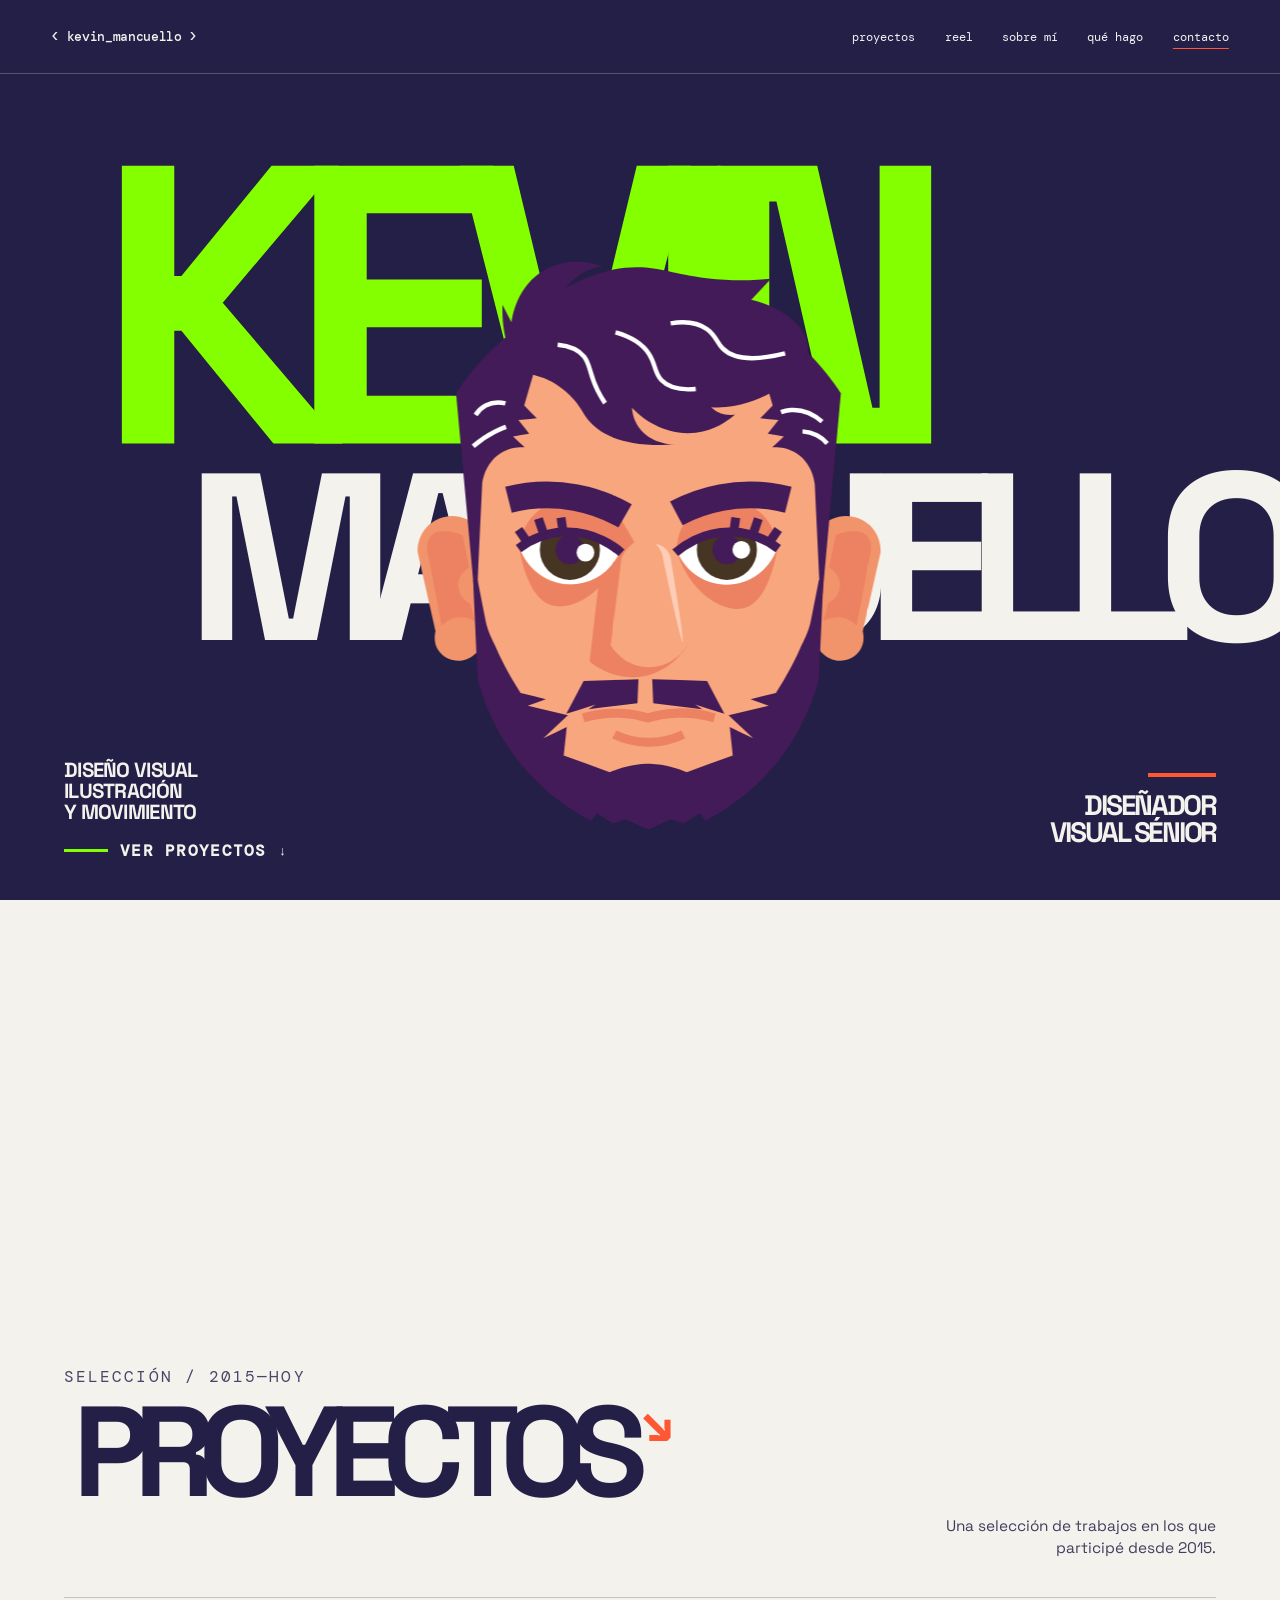
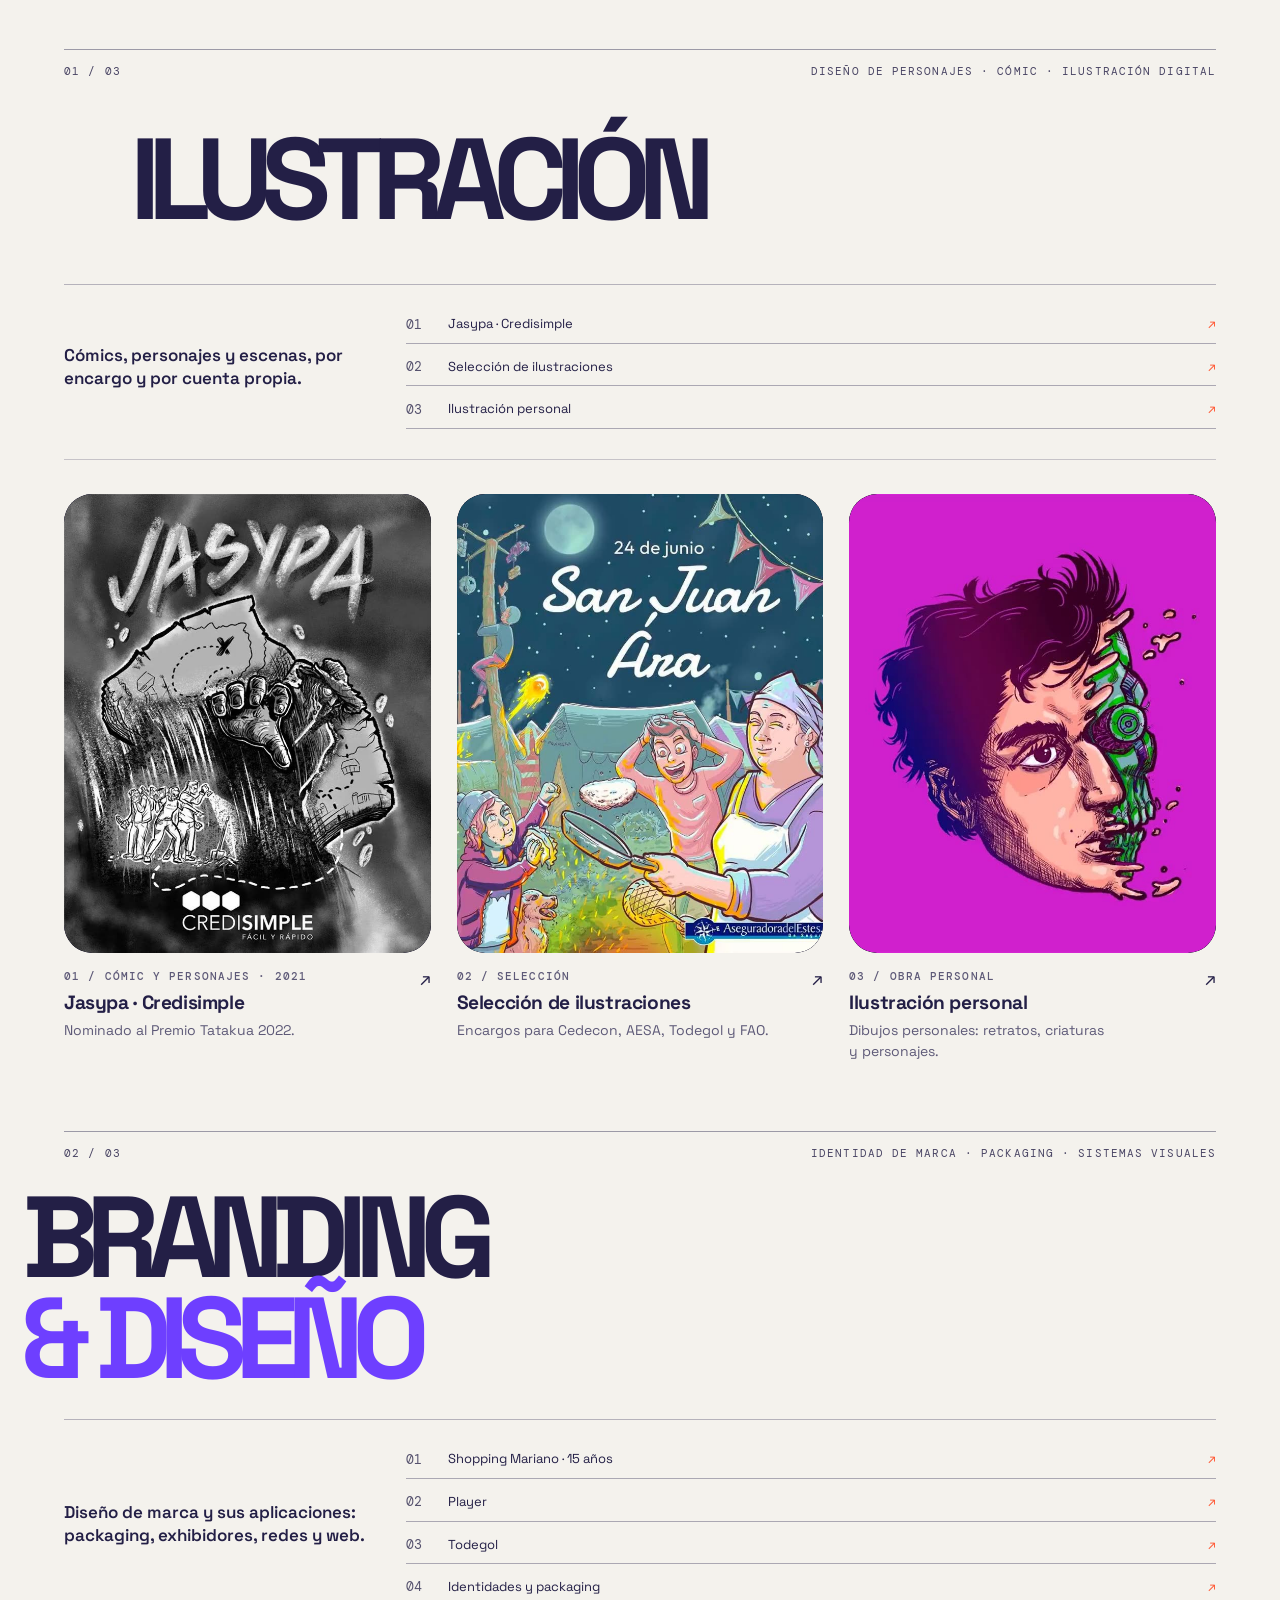
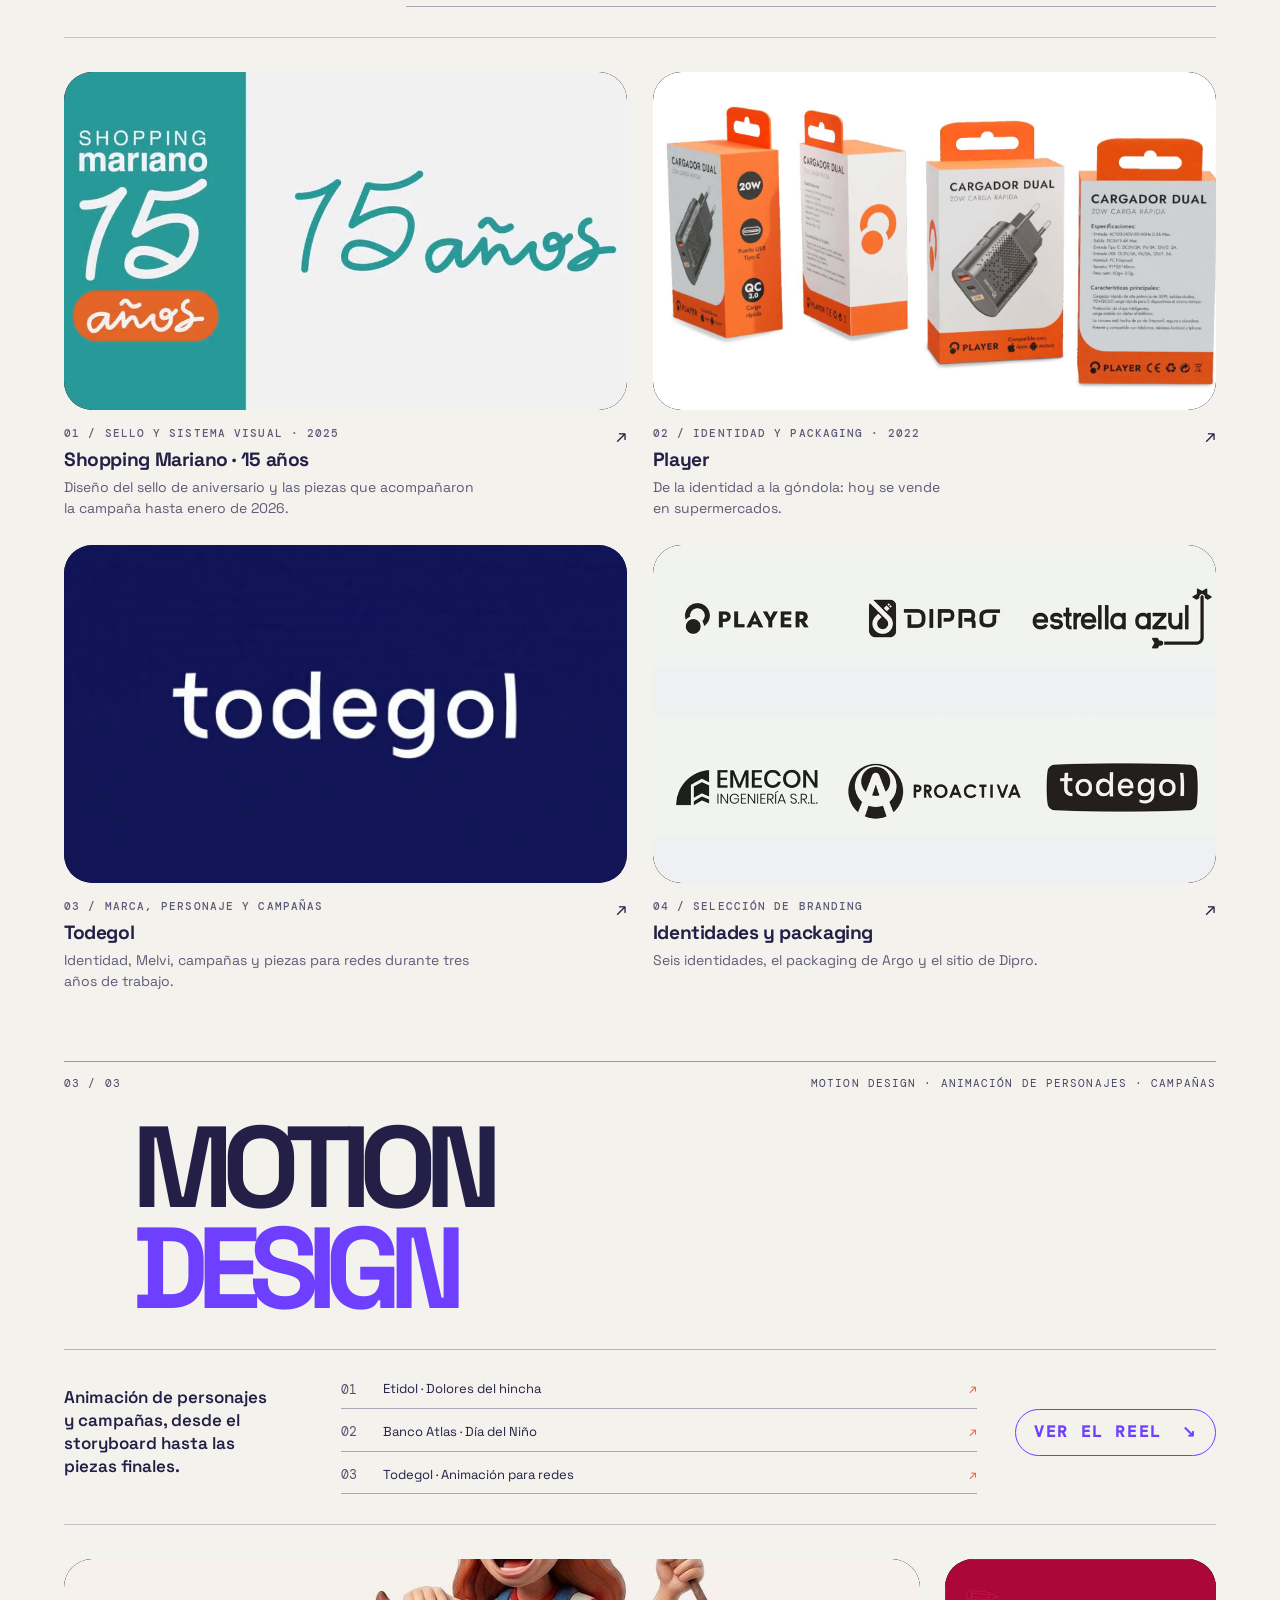
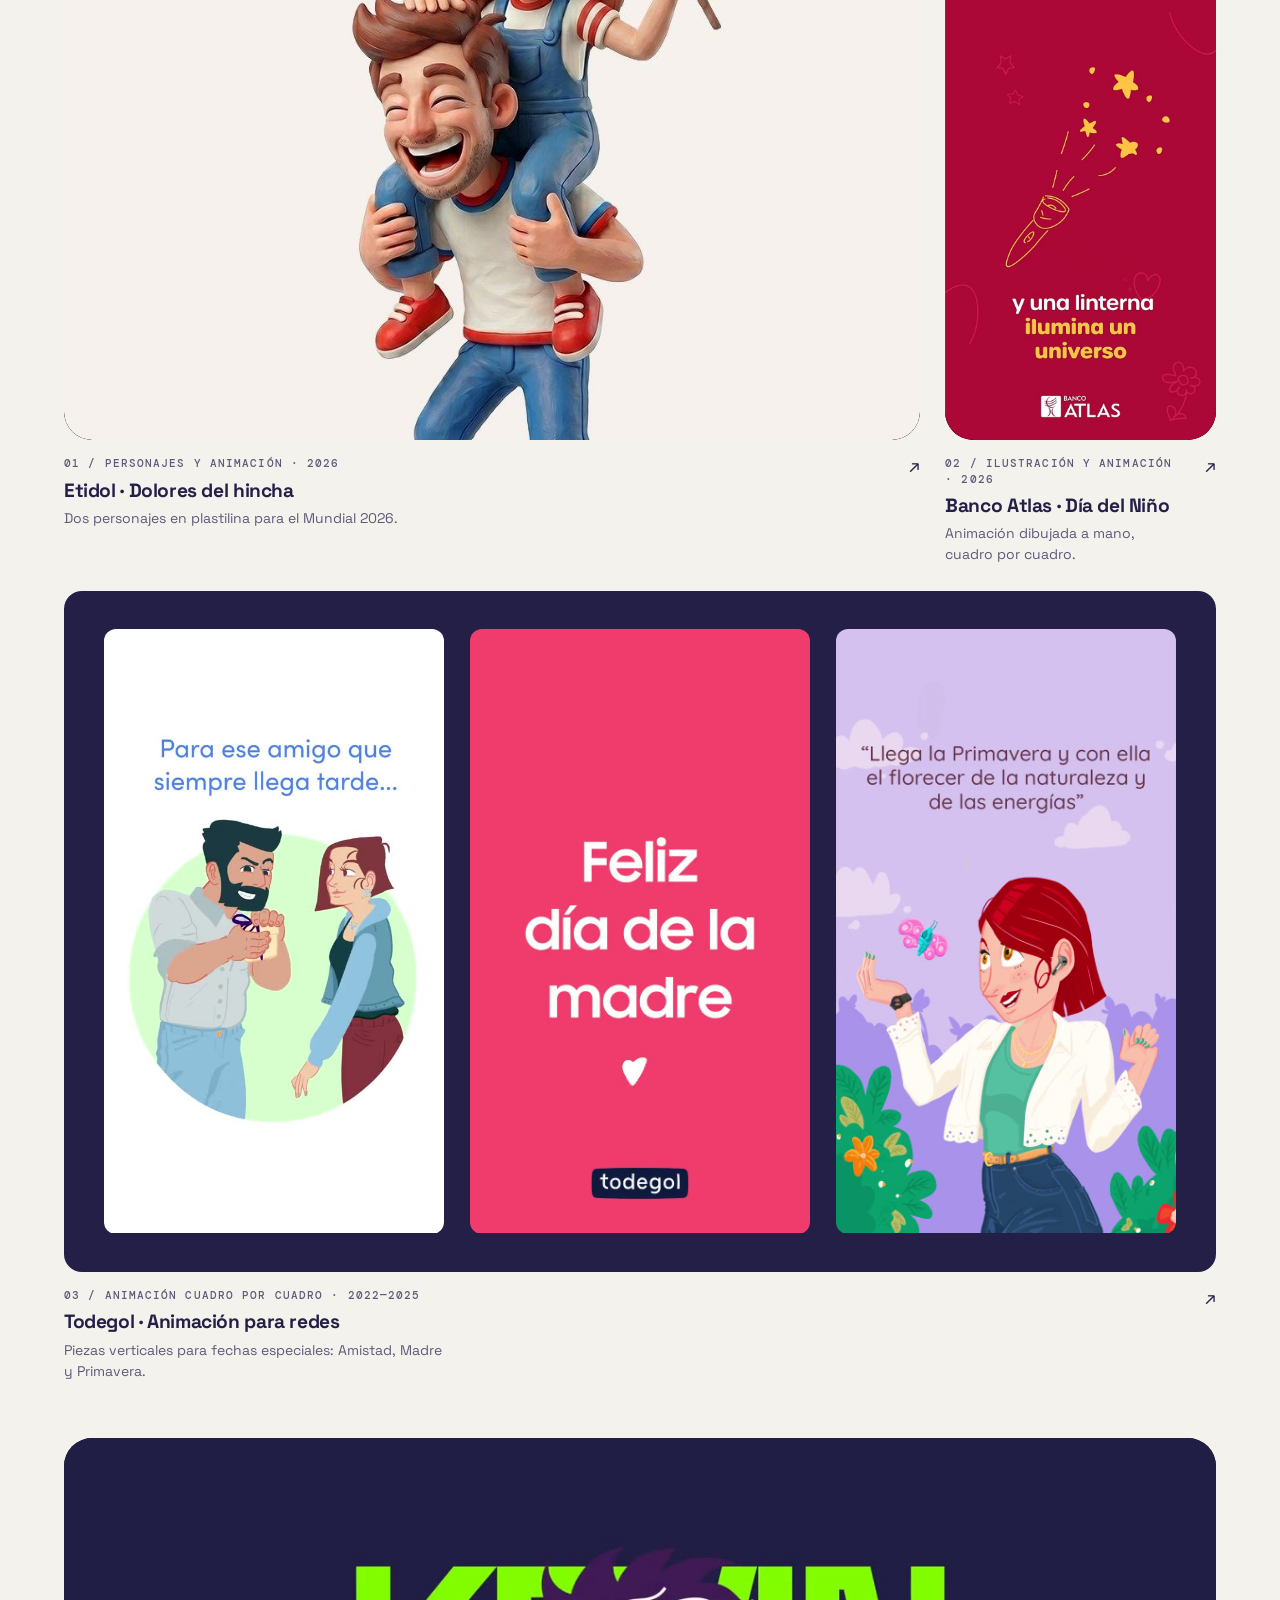
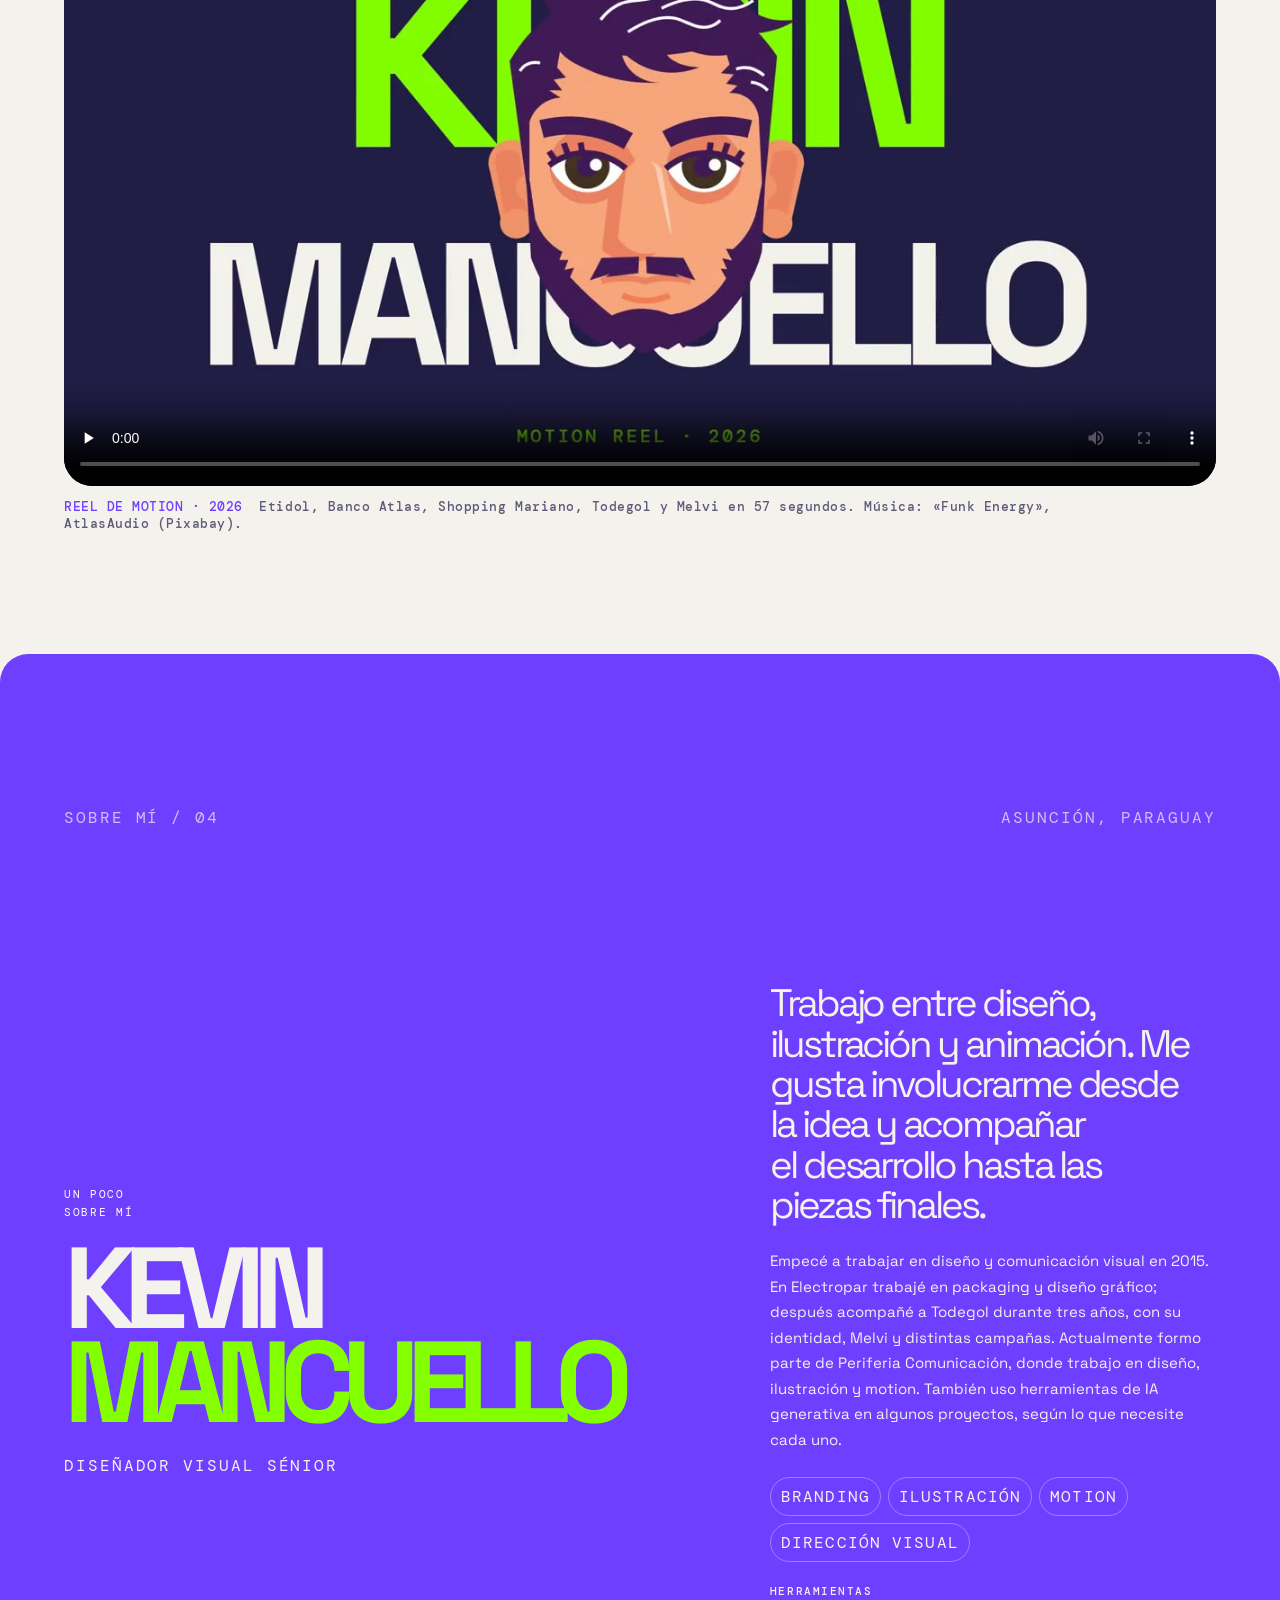
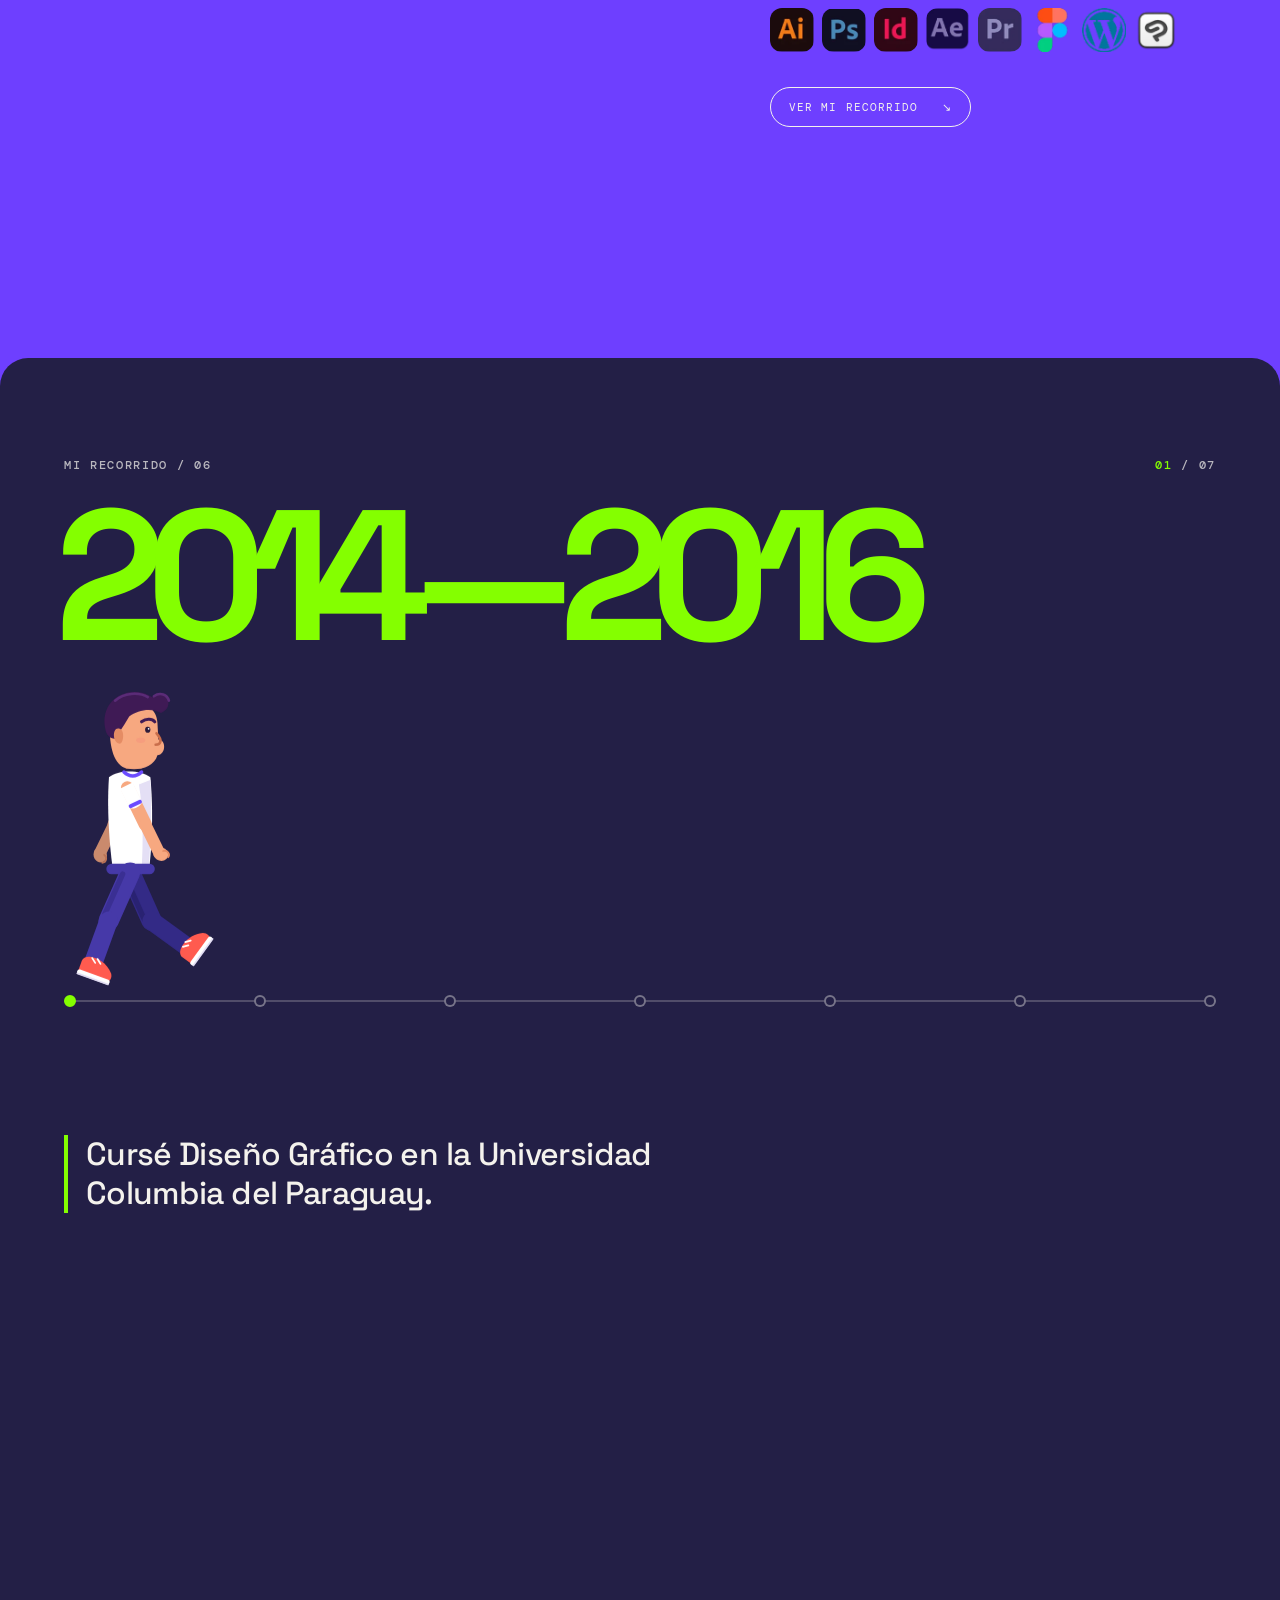
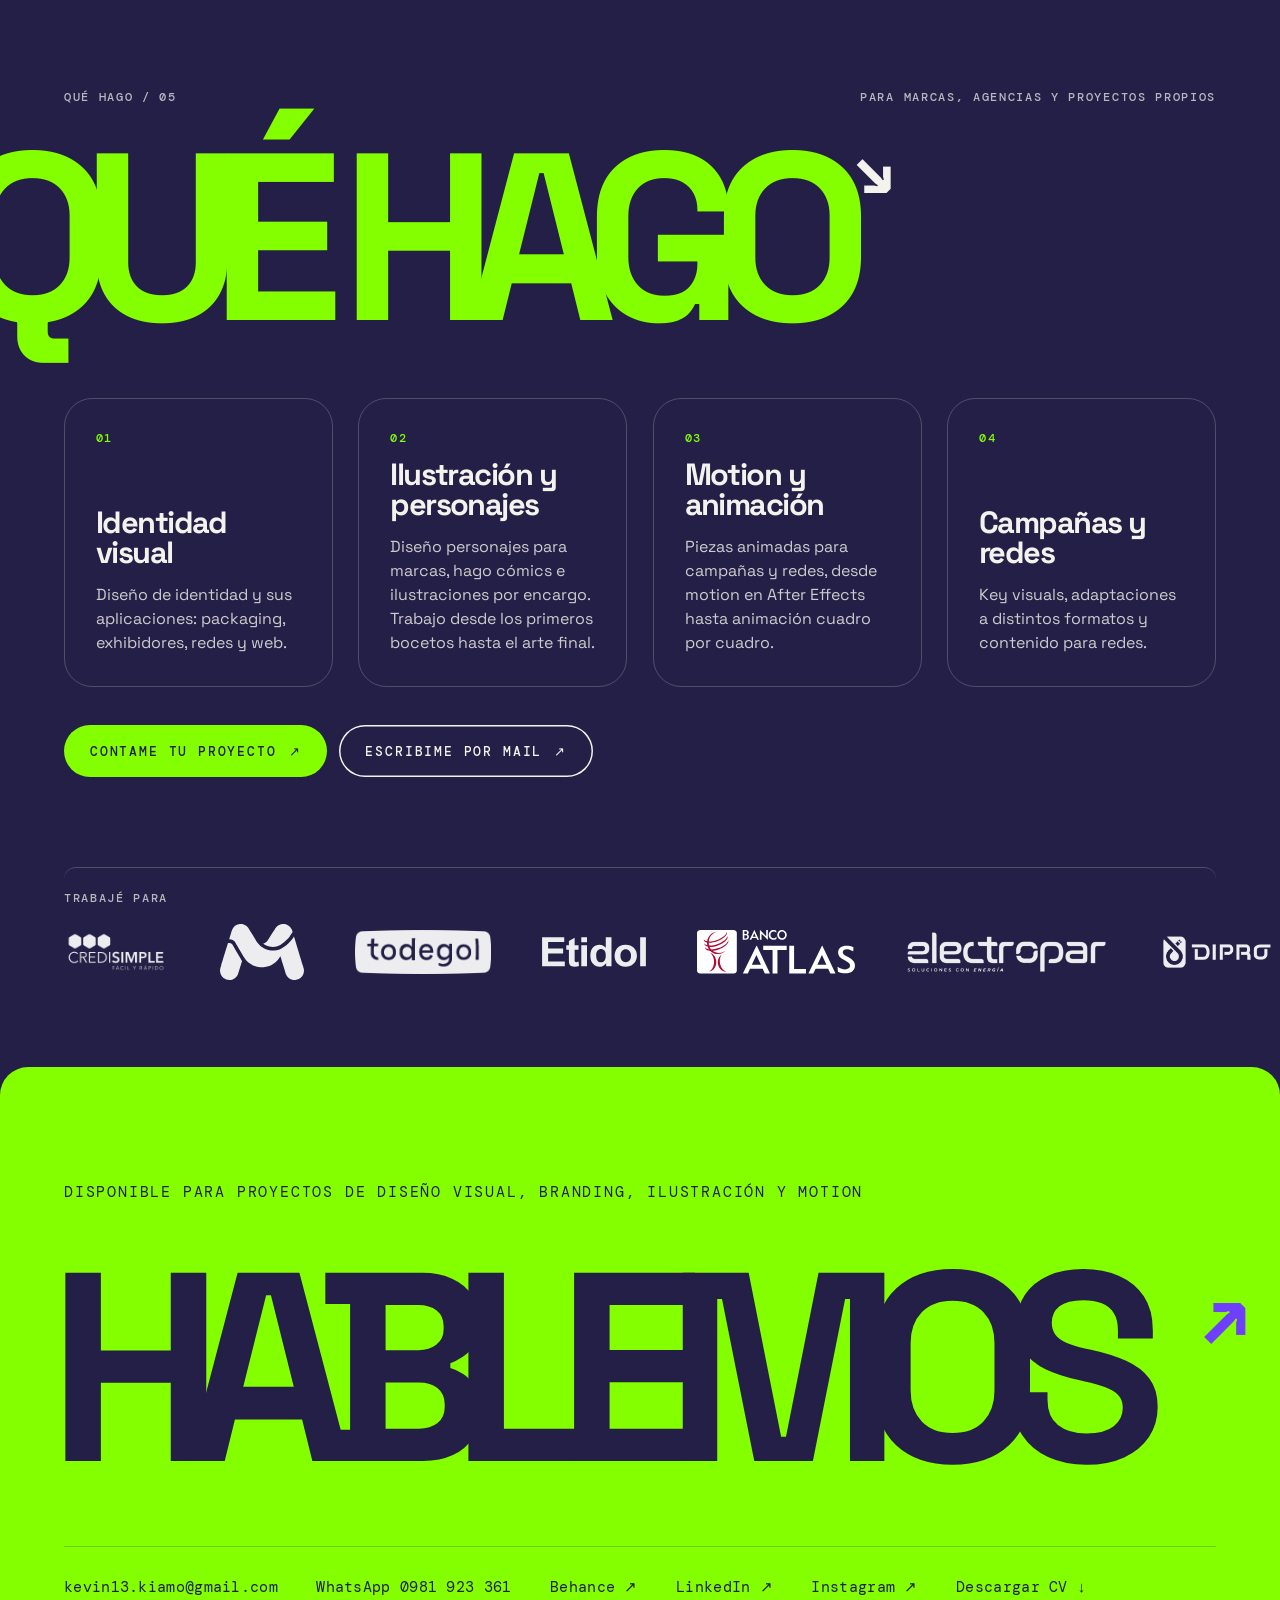
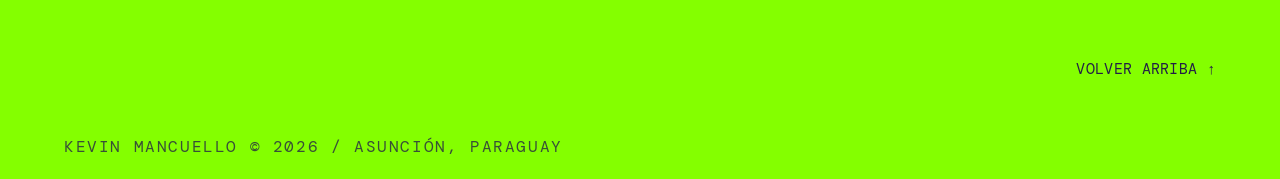
==== preview/index.html @ f2861ae7 "v123: pausa de la cinta de clientes y medidas en imágenes Co-Authored-By: Claude Opus 5.5 <noreply@a" ====
<!doctype html>
<html lang="es">
<head>
  <meta charset="utf-8">
  <meta name="viewport" content="width=device-width, initial-scale=1">
  <meta name="theme-color" content="#231F46">
  <meta name="author" content="Kevin Mancuello">
  <meta name="description" content="Portfolio de Kevin Mancuello, diseñador visual sénior e ilustrador en Asunción, Paraguay. Branding, dirección visual, ilustración, motion design y comunicación visual.">
  <meta name="robots" content="index, follow, max-image-preview:large">
  <meta property="og:type" content="website">
  <meta property="og:locale" content="es_PY">
  <meta property="og:site_name" content="Kevin Mancuello — Portfolio">
  <meta property="og:title" content="Kevin Mancuello | Diseñador visual e ilustrador en Paraguay">
  <meta property="og:description" content="Diseñador visual sénior en Asunción, Paraguay. Branding, dirección visual, ilustración y motion design.">
  <meta property="og:url" content="https://kiamo13.github.io/Kevin-Mancuello/preview/">
  <meta property="og:image" content="https://kiamo13.github.io/Kevin-Mancuello/preview/assets/og.jpg">
  <meta property="og:image:width" content="1200">
  <meta property="og:image:height" content="630">
  <meta name="twitter:card" content="summary_large_image">
  <meta name="twitter:image" content="https://kiamo13.github.io/Kevin-Mancuello/preview/assets/og.jpg">
  <meta name="twitter:title" content="Kevin Mancuello | Diseñador visual e ilustrador">
  <meta name="twitter:description" content="Portfolio de diseño visual, branding, ilustración, dirección visual y motion design desde Asunción, Paraguay.">
  <link rel="canonical" href="https://kiamo13.github.io/Kevin-Mancuello/preview/">
  <link rel="sitemap" type="application/xml" href="sitemap.xml">
  <script type="application/ld+json">
  {
    "@context": "https://schema.org",
    "@type": "Person",
    "name": "Kevin Mancuello",
    "url": "https://kiamo13.github.io/Kevin-Mancuello/preview/",
    "jobTitle": "Diseñador visual sénior",
    "description": "Diseñador visual e ilustrador especializado en branding, dirección visual, ilustración y motion design. Trabaja desde Asunción, Paraguay.",
    "address": {
      "@type": "PostalAddress",
      "addressLocality": "Asunción",
      "addressCountry": "PY"
    },
    "knowsAbout": [
      "Diseño visual",
      "Diseño gráfico",
      "Identidad de marca",
      "Dirección visual",
      "Ilustración",
      "Motion design",
      "Diseño editorial",
      "Diseño de personajes"
    ],
    "sameAs": [
      "https://www.behance.net/kevinmancuello"
    ]
  }
  </script>
  <link rel="icon" type="image/svg+xml" href="favicon.svg">
  <title>Kevin Mancuello | Diseñador visual e ilustrador en Paraguay</title>
  <link rel="preconnect" href="https://fonts.googleapis.com">
  <link rel="preconnect" href="https://fonts.gstatic.com" crossorigin>
  <link href="https://fonts.googleapis.com/css2?family=DM+Mono:wght@400;500&family=Space+Grotesk:wght@400;500;600;700&display=swap" rel="stylesheet">
  <link rel="stylesheet" href="styles.css?v=20261112-123">
  <script src="script.js?v=20261112-123" defer></script>
  <script src="personaje.js?v=20261112-123" defer></script>
</head>
<body>
  <canvas class="fluid-cursor" id="fluid-cursor" aria-hidden="true"></canvas>
  <div class="color-invert" id="color-invert" aria-hidden="true"><svg viewBox="0 0 240 260" preserveAspectRatio="none"><defs><radialGradient id="color-invert-gradient" cx="50%" cy="50%" r="50%"><stop offset="0%" stop-color="#fff" stop-opacity="1"/><stop offset="54%" stop-color="#fff" stop-opacity="1"/><stop offset="72%" stop-color="#fff" stop-opacity=".72"/><stop offset="88%" stop-color="#fff" stop-opacity=".18"/><stop offset="100%" stop-color="#fff" stop-opacity="0"/></radialGradient></defs><path id="color-invert-shape" d="M120 8 C185 8 232 66 232 130 C232 194 185 252 120 252 C55 252 8 194 8 130 C8 66 55 8 120 8Z"/></svg></div>
  <a class="skip-link" href="#top">Saltar al contenido</a>
  <header class="topbar">
    <a class="brand-code" href="#top" aria-label="Kevin Mancuello, inicio">&lt; kevin_mancuello &gt;</a>
    <p class="location-line">en asunción / paraguay <span></span> y en todas partes</p>
    
    <nav class="main-nav" id="main-navigation" aria-label="Navegación principal">
      <a href="#works">proyectos <small>2015—HOY</small></a>
      <a href="#reel">reel</a>
      <a href="#about">sobre mí</a>
      <a href="#servicios">qué hago</a>
      <a href="#contact">contacto</a>
    </nav>
    <button class="menu-toggle" type="button" aria-label="Abrir menú" aria-expanded="false" aria-controls="main-navigation">
      <span></span><span></span>
    </button>
  </header>

  <main id="top" tabindex="-1">
    <section class="hero" aria-labelledby="hero-title" data-fluid="negativo">
      <div class="hero-grain" aria-hidden="true"></div>

      <div class="hero-giant" aria-hidden="true">
        <span>KEVIN</span>
        <span>MANCUELLO</span>
      </div>

      <div class="hero-greeting">
        <p class="hero-kicker">PORTFOLIO PERSONAL / 2026</p>
        <h1 class="hero-intro" id="hero-title"><span class="sr-only">Kevin Mancuello — </span>DISEÑO VISUAL<br>ILUSTRACIÓN<br>Y MOVIMIENTO</h1>
      </div>

      <div class="hero-role">
        <span class="role-rule"></span>
        <p>DISEÑADOR<br>VISUAL SÉNIOR</p>
        <small><span>DIRECCIÓN VISUAL ●</span> <span>BRANDING ●</span> <span>ILUSTRACIÓN ●</span> <span>MOTION</span></small>
      </div>

      <div class="hero-character">
        <div class="character-shadow"></div>
        <div class="character-ring ring-a"></div>
        <div class="character-ring ring-b"></div>
        <button id="avatar-stage" class="avatar-stage" type="button" aria-label="Retrato interactivo. Muestra mis tres áreas de trabajo.">
          <div id="avatar-mount" class="avatar-mount" aria-hidden="true"></div>
        </button>
      </div>

      <a class="hero-scroll" href="#works"><span class="scroll-line"></span> VER PROYECTOS <span>↓</span></a>
      
    </section>

    <section class="works-section" id="works" data-fluid="tinta" data-fluid-color="#6E3FFF">
      <div class="works-heading">
        <p class="eyebrow">SELECCIÓN / 2015—HOY</p>
        <h2>PROYECTOS<span>↘</span></h2>
        <p class="works-intro">Una selección de trabajos en los que participé desde 2015.</p>
      </div>

      <article class="discipline discipline-illustration" id="ilustracion" data-fluid="tinta" data-fluid-color="#6E3FFF">
        <div class="discipline-top">
          <span class="discipline-number">01 / 03</span>
          <span class="discipline-tools">DISEÑO DE PERSONAJES · CÓMIC · ILUSTRACIÓN DIGITAL</span>
        </div>
        <div class="discipline-main">
          <h3>ILUSTRACIÓN</h3>
          <div class="discipline-art art-illustration" aria-hidden="true">
            <span class="art-orbit"></span><span class="art-orbit"></span>
            <span class="art-eye"></span><span class="art-spark">✳</span>
            <span class="art-label">DEL BOCETO<br>AL COLOR</span>
          </div>
        </div>
        <div class="discipline-bottom">
          <p>Cómics, personajes y escenas, por encargo y por cuenta propia.</p>
          <div class="discipline-projects">
            <a href="casos/jasypa.html"><span>01</span> Jasypa · Credisimple <b>↗</b></a>
            <a href="casos/ilustracion.html#seleccion"><span>02</span> Selección de ilustraciones <b>↗</b></a>
            <a href="casos/ilustracion.html#personal"><span>03</span> Ilustración personal <b>↗</b></a>
          </div>
        </div>
      </article>

      <div class="project-shelf" id="illustration-projects">
        <article class="project-item project-item-dark" id="jasypa" style="--ar:4/5">
          <div class="project-visual has-img visual-jasypa"><span class="visual-overline">CREDISIMPLE / HALLOWEEN</span><strong>JASYPA</strong><span class="visual-foot">CÓMIC + PERSONAJES / 2021</span><i>✳</i><video class="project-img" data-loop src="assets/video/jasypa_v.mp4" poster="assets/work/jasypa_v.jpg" muted loop playsinline preload="none" aria-label="Portada de una entrega del cómic Jasypa para Credisimple"></video></div>
          <div class="project-caption"><div><small>01 / CÓMIC Y PERSONAJES · 2021</small><h4>Jasypa · Credisimple</h4><p>Nominado al Premio Tatakua 2022.</p></div><a class="project-link" href="casos/jasypa.html" aria-label="Ver el caso Jasypa · Credisimple">↗</a></div>
        </article>
        <article class="project-item" id="sel" style="--ar:4/5">
          <div class="project-visual has-img visual-selection"><span class="visual-overline">ESTUDIOS VISUALES</span><strong>SELECCIÓN<br>DE ILUSTRACIONES</strong><span class="visual-foot">ESCENAS / PERSONAJES / CÓMICS</span><i class="selection-shape"></i><video class="project-img" data-loop src="assets/video/seleccion_v.mp4" poster="assets/work/seleccion_v.jpg" muted loop playsinline preload="none" aria-label="Ilustración San Juan Ára"></video></div>
          <div class="project-caption"><div><small>02 / SELECCIÓN</small><h4>Selección de ilustraciones</h4><p>Encargos para Cedecon, AESA, Todegol y FAO.</p></div><a class="project-link" href="casos/ilustracion.html#seleccion" aria-label="Ver la selección de ilustraciones">↗</a></div>
        </article>
        <article class="project-item" id="sel2" style="--ar:4/5">
          <div class="project-visual has-img visual-personal"><span class="visual-overline">OBRA PERSONAL</span><strong>RETRATOS,<br>CRIATURAS<br>Y PERSONAJES</strong><span class="visual-foot">EXPLORACIÓN PERSONAL</span><i class="personal-shape"></i><video class="project-img" data-loop src="assets/video/personal_v.mp4" poster="assets/work/personal_v.jpg" muted loop playsinline preload="none" aria-label="Retrato ilustrado Cyborg, obra personal"></video></div>
          <div class="project-caption"><div><small>03 / OBRA PERSONAL</small><h4>Ilustración personal</h4><p>Dibujos personales: retratos, criaturas y personajes.</p></div><a class="project-link" href="casos/ilustracion.html#personal" aria-label="Ver la ilustración personal">↗</a></div>
        </article>
      </div>

      <article class="discipline discipline-branding" id="branding" data-fluid="contorno" data-fluid-color="#6E3FFF">
        <div class="discipline-top">
          <span class="discipline-number">02 / 03</span>
          <span class="discipline-tools">IDENTIDAD DE MARCA · PACKAGING · SISTEMAS VISUALES</span>
        </div>
        <div class="discipline-main">
          <h3>BRANDING<br><em>& DISEÑO</em></h3>
          <div class="discipline-art art-branding" aria-hidden="true">
            <span class="brand-orb orb-one"></span><span class="brand-orb orb-two"></span>
            <span class="brand-square"></span><span class="brand-type">M / 15</span>
            <span class="brand-label">FORMAS<br>CON<br>SIGNIFICADO</span>
          </div>
        </div>
        <div class="discipline-bottom">
          <p>Diseño de marca y sus aplicaciones: packaging, exhibidores, redes y web.</p>
          <div class="discipline-projects">
            <a href="casos/mariano.html"><span>01</span> Shopping Mariano · 15 años <b>↗</b></a>
            <a href="casos/player.html"><span>02</span> Player <b>↗</b></a>
            <a href="casos/todegol.html"><span>03</span> Todegol <b>↗</b></a>
            <a href="casos/branding.html"><span>04</span> Identidades y packaging <b>↗</b></a>
          </div>
        </div>
      </article>

      <div class="project-shelf" id="branding-projects">
        <article class="project-item" id="mariano1" style="--ar:5/3">
          <div class="project-visual has-img visual-mariano"><span class="visual-overline">SHOPPING MARIANO</span><strong>15<span> AÑOS</span></strong><span class="visual-foot">SELLO Y SISTEMA VISUAL / 2025</span><i></i><video class="project-img" data-loop src="assets/video/mariano_loop.mp4?v=78" poster="assets/work/mariano.jpg" muted loop playsinline preload="none" aria-label="Sello de 15 años de Shopping Mariano aplicado en papelería, termo y bolsa"></video></div>
          <div class="project-caption"><div><small>01 / SELLO Y SISTEMA VISUAL · 2025</small><h4>Shopping Mariano · 15 años</h4><p>Diseño del sello de aniversario y las piezas que acompañaron la campaña hasta enero de 2026.</p></div><a class="project-link" href="casos/mariano.html" aria-label="Ver el caso Shopping Mariano · 15 años">↗</a></div>
        </article>
        <article class="project-item" id="player" style="--ar:5/3">
          <div class="project-visual has-img visual-player"><span class="visual-overline">IDENTIDAD / PACKAGING</span><strong>PLAYER</strong><span class="visual-foot">2022</span><i></i><img class="project-img" src="assets/work/player.jpg" width="1600" height="952" alt="Packaging de la línea de cargadores Player" loading="lazy" decoding="async"></div>
          <div class="project-caption"><div><small>02 / IDENTIDAD Y PACKAGING · 2022</small><h4>Player</h4><p>De la identidad a la góndola: hoy se vende en supermercados.</p></div><a class="project-link" href="casos/player.html" aria-label="Ver el caso Player">↗</a></div>
        </article>
        <article class="project-item" id="todegol1" style="--ar:5/3">
          <div class="project-visual has-img visual-todegol"><span class="visual-overline">MARCA / CAMPAÑAS</span><strong>TODEGOL</strong><span class="visual-foot">2022—2025</span><i>MELVI</i><video class="project-img" data-loop src="assets/video/todegol_behance.mp4" poster="assets/video/todegol_behance_poster.jpg" muted loop playsinline preload="none" aria-label="Animación del logo de Todegol"></video></div>
          <div class="project-caption"><div><small>03 / MARCA, PERSONAJE Y CAMPAÑAS</small><h4>Todegol</h4><p>Identidad, Melvi, campañas y piezas para redes durante tres años de trabajo.</p></div><a class="project-link" href="casos/todegol.html" aria-label="Ver el caso Todegol">↗</a></div>
        </article>
        <article class="project-item" id="branding-sel" style="--ar:5/3">
          <div class="project-visual has-img visual-branding"><span class="visual-overline">IDENTIDADES / PACKAGING / WEB</span><img class="project-img" src="assets/work/branding.jpg" alt="Logofolio: Player, Dipro, Estrella Azul, Emecon, Proactiva y Todegol en negro" loading="lazy" decoding="async" width="1000" height="600"></div>
          <div class="project-caption"><div><small>04 / SELECCIÓN DE BRANDING</small><h4>Identidades y packaging</h4><p>Seis identidades, el packaging de Argo y el sitio de Dipro.</p></div><a class="project-link" href="casos/branding.html" aria-label="Ver la selección de branding">↗</a></div>
        </article>
      </div>

      <article class="discipline discipline-motion" id="motion" data-fluid="negativo">
        <div class="discipline-top">
          <span class="discipline-number">03 / 03</span>
          <span class="discipline-tools">MOTION DESIGN · ANIMACIÓN DE PERSONAJES · CAMPAÑAS</span>
        </div>
        <div class="discipline-main">
          <h3>MOTION<br><em>DESIGN</em></h3>
          <div class="discipline-art art-motion" aria-hidden="true">
            <span class="motion-ring"></span><span class="motion-ring"></span>
            <span class="motion-orb"></span><span class="motion-arrow">↗</span>
            <span class="motion-label">CUADRO<br>POR CUADRO</span>
          </div>
        </div>
        <div class="discipline-bottom">
          <p>Animación de personajes y campañas, desde el storyboard hasta las piezas finales.</p>
          <div class="discipline-projects">
            <a href="casos/etidol.html"><span>01</span> Etidol · Dolores del hincha <b>↗</b></a>
            <a href="casos/atlas.html"><span>02</span> Banco Atlas · Día del Niño <b>↗</b></a>
            <a href="casos/todegol.html#motion"><span>03</span> Todegol · Animación para redes <b>↗</b></a>
          </div>
          <a class="watch-link" href="#reel">VER EL REEL <span>↘</span></a>
        </div>
      </article>

      <div class="project-shelf project-shelf-two" id="motion-projects">
        <article class="project-item" id="etidol1" style="--ar:16/9">
          <div class="project-visual has-img visual-etidol"><span class="visual-overline">ETIDOL / SPOT DE TV</span><strong>DOLORES<br>DEL HINCHA</strong><span class="visual-foot">PERSONAJES Y ANIMACIÓN / 2026</span><i>✳</i><video class="project-img" data-loop src="assets/video/etidol_loop.mp4" poster="assets/work/etidol.jpg" muted loop playsinline preload="none" aria-label="Sufrino y Dolores, personajes en plastilina de la campaña Dolores del hincha"></video></div>
          <div class="project-caption"><div><small>01 / PERSONAJES Y ANIMACIÓN · 2026</small><h4>Etidol · Dolores del hincha</h4><p>Dos personajes en plastilina para el Mundial 2026.</p></div><a class="project-link" href="casos/etidol.html" aria-label="Ver el caso Etidol · Dolores del hincha">↗</a></div>
        </article>
        <article class="project-item" id="atlas1" style="--ar:9/16">
          <div class="project-visual has-img visual-atlas"><span class="visual-overline">BANCO ATLAS</span><strong>DÍA<br>DEL NIÑO</strong><span class="visual-foot">ILUSTRACIÓN Y ANIMACIÓN A MANO / 2026</span><i></i><video class="project-img" data-loop src="assets/video/atlas_loop.mp4" poster="assets/work/atlas.jpg" muted loop playsinline preload="none" aria-label="Fotograma de la animación del Día del Niño de Banco Atlas"></video></div>
          <div class="project-caption"><div><small>02 / ILUSTRACIÓN Y ANIMACIÓN · 2026</small><h4>Banco Atlas · Día del Niño</h4><p>Animación dibujada a mano, cuadro por cuadro.</p></div><a class="project-link" href="casos/atlas.html" aria-label="Ver el caso Banco Atlas · Día del Niño">↗</a></div>
        </article>
        <article class="project-item project-item-wide" id="todegol-motion">
          <div class="motion-trio">
            <video data-loop src="assets/video/todegol_amistad.mp4" poster="assets/video/todegol_amistad_poster.jpg" muted loop playsinline preload="none" aria-label="Animación del Día de la Amistad para Todegol"></video>
            <video data-loop src="assets/video/todegol_madre.mp4" poster="assets/video/todegol_madre_poster.jpg" muted loop playsinline preload="none" aria-label="Animación del Día de la Madre para Todegol"></video>
            <video data-loop src="assets/video/todegol_primavera.mp4" poster="assets/video/todegol_primavera_poster.jpg" muted loop playsinline preload="none" aria-label="Animación del Día de la Primavera y la Juventud para Todegol"></video>
          </div>
          <div class="project-caption"><div><small>03 / ANIMACIÓN CUADRO POR CUADRO · 2022—2025</small><h4>Todegol · Animación para redes</h4><p>Piezas verticales para fechas especiales: Amistad, Madre y Primavera.</p></div><a class="project-link" href="casos/todegol.html#motion" aria-label="Ver las animaciones de Todegol">↗</a></div>
        </article>
      </div>
      <figure class="motion-reel" id="reel">
        <video src="assets/video/reel_2026.mp4?v=101" poster="assets/video/reel_2026_poster.jpg?v=101" controls playsinline preload="none" aria-label="Reel de motion 2026"></video>
        <figcaption><b>REEL DE MOTION · 2026</b> Etidol, Banco Atlas, Shopping Mariano, Todegol y Melvi en 57 segundos. Música: «Funk Energy», AtlasAudio (Pixabay).</figcaption>
      </figure>
    </section>

    <section class="about-section" id="about" data-fluid="tinta" data-fluid-color="#231F46">
      <div class="about-topline"><span>SOBRE MÍ / 04</span><span>ASUNCIÓN, PARAGUAY</span></div>
      <div class="about-layout">
        <div class="about-heading">
          <p class="about-kicker">UN POCO<br>SOBRE MÍ</p>
          <h2>KEVIN<br><span>MANCUELLO</span></h2>
          <p class="about-signature">DISEÑADOR VISUAL SÉNIOR</p>
        </div>
        <div class="about-text">
          <p class="about-lead">Trabajo entre diseño, ilustración y animación. Me gusta involucrarme desde la idea y acompañar el desarrollo hasta las piezas finales.</p>
          <p>Empecé a trabajar en diseño y comunicación visual en 2015. En Electropar trabajé en packaging y diseño gráfico; después acompañé a Todegol durante tres años, con su identidad, Melvi y distintas campañas. Actualmente formo parte de Periferia Comunicación, donde trabajo en diseño, ilustración y motion. También uso herramientas de IA generativa en algunos proyectos, según lo que necesite cada uno.</p>
          <div class="about-tags"><span>BRANDING</span><span>ILUSTRACIÓN</span><span>MOTION</span><span>DIRECCIÓN VISUAL</span></div>
          <div class="about-tools" role="list" aria-label="Herramientas">
            <p class="about-tools-label">HERRAMIENTAS</p>
            <img role="listitem" src="assets/tools/illustrator.webp" alt="Illustrator" title="Illustrator" width="48" height="48" loading="lazy">
            <img role="listitem" src="assets/tools/photoshop.webp" alt="Photoshop" title="Photoshop" width="48" height="48" loading="lazy">
            <img role="listitem" src="assets/tools/indesign.webp" alt="InDesign" title="InDesign" width="48" height="48" loading="lazy">
            <img role="listitem" src="assets/tools/after-effects.webp" alt="After Effects" title="After Effects" width="48" height="48" loading="lazy">
            <img role="listitem" src="assets/tools/premiere.webp" alt="Premiere" title="Premiere" width="48" height="48" loading="lazy">
            <img role="listitem" src="assets/tools/figma.webp" alt="Figma" title="Figma" width="48" height="48" loading="lazy">
            <img role="listitem" src="assets/tools/wordpress.webp" alt="WordPress" title="WordPress" width="48" height="48" loading="lazy">
            <img role="listitem" src="assets/tools/clip-studio.webp" alt="Clip Studio Paint" title="Clip Studio Paint" width="48" height="48" loading="lazy">
          </div>
          <a class="about-link" href="#recorrido">VER MI RECORRIDO <span>↘</span></a>
        </div>
      </div>
    </section>



    <section class="journey" id="recorrido" aria-labelledby="journey-title" data-fluid="negativo">
      <div class="journey-pin">
        <div class="journey-top"><span id="journey-title">MI RECORRIDO / 06</span><span class="journey-count"><b>01</b> / 07</span></div>
        <ol class="journey-steps">
          <li data-age="0"><h3>2014—2016</h3><p>Cursé Diseño Gráfico en la Universidad Columbia del Paraguay.</p></li>
          <li data-age="0"><h3>2015</h3><p>Inicio de mi recorrido profesional en diseño y comunicación visual.</p></li>
          <li data-age="1"><h3>2017—2020</h3><p>Diseño gráfico y packaging en Electropar S.A.</p></li>
          <li data-age="1"><h3>2018—2021</h3><p>Cursé Arte Secuencial en Art&nbsp;Studium.</p></li>
          <li data-age="1"><h3>2022—2025</h3><p>Identidad, personaje, campañas y web para Todegol.</p></li>
          <li data-age="1"><h3>2025—HOY</h3><p>Diseñador gráfico e ilustrador en Periferia Comunicación: identidad, campañas, ilustración, motion e IA generativa.</p></li>
          <li data-age="2"><h3>MÁS ADELANTE</h3><p>Ser alguien con lindas aventuras para contarles a mis nietos.</p></li>
        </ol>
        <div class="journey-road" aria-hidden="true">
          <div class="journey-walker"><svg viewBox="-150 -455 310 735"><g class="wk"></g></svg></div>
          <div class="journey-line"><i></i><i></i><i></i><i></i><i></i><i></i><i></i></div>
        </div>
      </div>
    </section>

    <section class="services" id="servicios" aria-labelledby="services-title" data-fluid="contorno" data-fluid-color="#84FF00">
      <div class="services-top"><span>QUÉ HAGO / 05</span><span>PARA MARCAS, AGENCIAS Y PROYECTOS PROPIOS</span></div>
      <h2 id="services-title">QUÉ HAGO<span>↘</span></h2>
      <ol class="services-list">
        <li><b>01</b><h3>Identidad visual</h3><p>Diseño de identidad y sus aplicaciones: packaging, exhibidores, redes y web.</p></li>
        <li><b>02</b><h3>Ilustración y personajes</h3><p>Diseño personajes para marcas, hago cómics e ilustraciones por encargo. Trabajo desde los primeros bocetos hasta el arte final.</p></li>
        <li><b>03</b><h3>Motion y animación</h3><p>Piezas animadas para campañas y redes, desde motion en After Effects hasta animación cuadro por cuadro.</p></li>
        <li><b>04</b><h3>Campañas y redes</h3><p>Key visuals, adaptaciones a distintos formatos y contenido para redes.</p></li>
      </ol>
      <div class="services-ctas"><a class="services-cta" href="https://wa.me/595981923361" target="_blank" rel="noreferrer">CONTAME TU PROYECTO <span>↗</span></a><a class="services-cta services-cta-alt" href="mailto:kevin13.kiamo@gmail.com">ESCRIBIME POR MAIL <span>↗</span></a></div>
      <div class="clients" role="region" aria-label="Clientes (tocá o presioná Enter para pausar el desplazamiento)" tabindex="0">
        <p class="clients-label">TRABAJÉ PARA</p>
        <div class="clients-track"><div class="clients-row"><img src="assets/clientes/credisimple.webp" width="240" height="100" alt="Credisimple" loading="lazy"><img src="assets/clientes/mariano.svg" width="2687" height="1793" alt="Shopping Mariano" loading="lazy"><img src="assets/clientes/todegol.webp" width="600" height="192" alt="Todegol" loading="lazy"><img src="assets/clientes/etidol.svg" width="280" height="83" alt="Etidol" loading="lazy"><img src="assets/clientes/banco-atlas.svg" width="192" height="53" alt="Banco Atlas" class="keep" loading="lazy"><img src="assets/clientes/electropar.webp" width="345" height="70" alt="Electropar" loading="lazy"><img src="assets/clientes/dipro.webp" width="802" height="291" alt="Dipro" loading="lazy"><img src="assets/clientes/estrella-azul.webp" width="922" height="308" alt="Estrella Azul" loading="lazy"><img src="assets/clientes/emecon.webp" width="722" height="240" alt="Emecon" loading="lazy"><img src="assets/clientes/verba.webp" width="722" height="240" alt="Verba" loading="lazy"><img src="assets/clientes/ma-natural.webp" width="600" height="650" alt="MA Natural" loading="lazy"></div><div class="clients-row" aria-hidden="true"><img src="assets/clientes/credisimple.webp" width="240" height="100" alt="" loading="lazy"><img src="assets/clientes/mariano.svg" width="2687" height="1793" alt="" loading="lazy"><img src="assets/clientes/todegol.webp" width="600" height="192" alt="" loading="lazy"><img src="assets/clientes/etidol.svg" width="280" height="83" alt="" loading="lazy"><img src="assets/clientes/banco-atlas.svg" width="192" height="53" alt="" class="keep" loading="lazy"><img src="assets/clientes/electropar.webp" width="345" height="70" alt="" loading="lazy"><img src="assets/clientes/dipro.webp" width="802" height="291" alt="" loading="lazy"><img src="assets/clientes/estrella-azul.webp" width="922" height="308" alt="" loading="lazy"><img src="assets/clientes/emecon.webp" width="722" height="240" alt="" loading="lazy"><img src="assets/clientes/verba.webp" width="722" height="240" alt="" loading="lazy"><img src="assets/clientes/ma-natural.webp" width="600" height="650" alt="" loading="lazy"></div></div>
      </div>
    </section>
  </main>

  <footer class="footer" id="contact" data-fluid="contorno" data-fluid-color="#231F46">
    <div class="footer-topline"><span class="footer-available">DISPONIBLE PARA PROYECTOS DE DISEÑO VISUAL, BRANDING, ILUSTRACIÓN Y MOTION</span></div>
    <a class="footer-email" href="mailto:kevin13.kiamo@gmail.com">HABLEMOS<span>↗</span></a>
    <div class="footer-links">
      <a href="mailto:kevin13.kiamo@gmail.com">kevin13.kiamo@gmail.com</a>
      <a href="https://wa.me/595981923361" target="_blank" rel="noreferrer">WhatsApp 0981 923 361</a>
      <a href="https://www.behance.net/kevinmancuello" target="_blank" rel="noreferrer">Behance ↗</a>
      <a href="https://www.linkedin.com/in/kevin-mancuello-501b52149/" target="_blank" rel="noreferrer">LinkedIn ↗</a>
      <a href="https://www.instagram.com/kmancuello/" target="_blank" rel="noreferrer">Instagram ↗</a>
      <a href="assets/cv/CV_Kevin-Mancuello.pdf" download>Descargar CV ↓</a>
      <a href="#top">VOLVER ARRIBA ↑</a>
    </div>
    <p class="footer-copyright">KEVIN MANCUELLO © 2026 / ASUNCIÓN, PARAGUAY</p>
  </footer>
</body>
</html>
---- preview/styles.css ----
:root{
  --paper:#f4f2ed;
  --paper-2:#e9e6df;
  --ink:#231f46;
  --plum:#231f46;
  --violet:#6e3fff;
  --peach:#ff5733;
  --peach-light:#ff8066;
  --coral:#ff5733;
  --lilac:#c2e638;
  --line:rgba(35,31,70,.22);
  --mono:"DM Mono",monospace;
  --display:"Space Grotesk",Arial,sans-serif;
}
*{box-sizing:border-box}
html{scroll-behavior:smooth;scroll-padding-top:84px}
body{margin:0;background:var(--paper);color:var(--ink);font-family:var(--display);-webkit-font-smoothing:antialiased}
a{color:inherit;text-decoration:none}
button{font:inherit}
.skip-link{position:fixed;z-index:100;top:10px;left:10px;padding:12px 16px;background:var(--plum);color:var(--paper);font:11px var(--mono);transform:translateY(-160%);transition:transform .2s}
.skip-link:focus{transform:translateY(0)}
::selection{background:var(--plum);color:var(--peach)}
.topbar{
  position:absolute;top:0;left:0;right:0;z-index:30;
  min-height:74px;padding:0 clamp(20px,4vw,62px);
  display:grid;grid-template-columns:1fr 1.2fr 1fr;align-items:center;
  color:var(--plum);border-bottom:1px solid rgba(67,27,88,.15);
}
.brand-code{font:500 12px var(--mono);letter-spacing:-.04em;white-space:nowrap}
.location-line{justify-self:center;font:9px var(--mono);text-transform:lowercase;letter-spacing:.02em;margin:0;white-space:nowrap}
.location-line span{display:inline-block;width:24px;height:1px;background:currentColor;vertical-align:middle;margin:0 7px}
.main-nav{justify-self:end;display:flex;align-items:center;gap:clamp(17px,2.6vw,38px)}
.main-nav a{font:11px var(--mono);text-transform:lowercase;transition:opacity .2s}
.main-nav a:hover{opacity:.55}
.main-nav small{display:block;font:8px var(--mono);opacity:.55;margin-top:3px}
.menu-toggle{display:none;border:0;background:transparent;padding:8px}
.menu-toggle span{display:block;width:22px;height:1px;background:var(--plum);margin:5px}

/* HERO — bold typography, central character and a compact information layer. */
.hero{
  position:relative;isolation:isolate;overflow:hidden;
  min-height:max(760px,100svh);height: min(960px,100svh);
  background:var(--peach);color:var(--plum);
}
.hero:before,.hero:after{content:"";position:absolute;pointer-events:none;border:1px solid rgba(67,27,88,.12);border-radius:50%;z-index:-1}
.hero:before{width:min(73vw,1020px);aspect-ratio:1;left:50%;top:48%;transform:translate(-50%,-50%)}
.hero:after{width:min(58vw,810px);aspect-ratio:1;left:50%;top:48%;transform:translate(-50%,-50%);border-style:dashed;opacity:.55}
.hero-grain{position:absolute;inset:0;pointer-events:none;opacity:.13;z-index:8;background-image:url("data:image/svg+xml,%3Csvg viewBox='0 0 180 180' xmlns='http://www.w3.org/2000/svg'%3E%3Cfilter id='n'%3E%3CfeTurbulence type='fractalNoise' baseFrequency='.9' numOctaves='3' stitchTiles='stitch'/%3E%3C/filter%3E%3Crect width='100%25' height='100%25' filter='url(%23n)' opacity='.22'/%3E%3C/svg%3E");mix-blend-mode:multiply}
.hero-giant{
  position:absolute;z-index:1;left:50%;top:48%;width:100%;
  transform:translate(-50%,-50%);display:flex;flex-direction:column;
  align-items:center;pointer-events:none;white-space:nowrap;
  color:var(--violet);font-weight:700;letter-spacing:-.105em;line-height:.72;
  font-size:clamp(112px,20.5vw,310px);text-align:center;
}
.hero-giant span:first-child{transform:translateX(-.06em)}
.hero-giant span:last-child{font-size:.77em;letter-spacing:-.105em;margin-top:.11em}
.hero-greeting{position:absolute;z-index:7;left:clamp(22px,5vw,76px);top:clamp(205px,27vh,290px);pointer-events:none}
.hero-kicker{font:10px var(--mono);letter-spacing:.12em;margin:0 0 12px}
.hero-greeting h1{font-size:clamp(35px,4.6vw,68px);line-height:.82;letter-spacing:-.09em;margin:0;font-weight:700}
.hero-greeting h1 span{font-size:.33em;vertical-align:top;margin-left:5px}
.hero-role{position:absolute;z-index:7;right:clamp(22px,5vw,76px);bottom:clamp(140px,18vh,190px);text-align:right}
.role-rule{display:block;width:47px;height:1px;background:var(--plum);margin:0 0 15px auto}
.hero-role p{font-size:clamp(15px,1.7vw,22px);font-weight:700;line-height:.96;letter-spacing:-.055em;margin:0}
.hero-role small{display:block;font:8px var(--mono);letter-spacing:.08em;margin-top:12px}
.hero-character{
  position:absolute;z-index:5;left:50%;bottom:3.5%;transform:translateX(-50%);
  width:min(43vw,555px);height:80%;display:grid;place-items:center;
}
.character-shadow{position:absolute;bottom:4%;width:56%;height:6%;border-radius:50%;background:rgba(67,27,88,.15);filter:blur(20px)}
.character-ring{position:absolute;border:1px solid rgba(67,27,88,.16);border-radius:50%;pointer-events:none}
.ring-a{width:89%;aspect-ratio:1;top:9%}
.ring-b{width:74%;aspect-ratio:1;top:16%;border-style:dashed;opacity:.6}
.avatar-stage{position:absolute;inset:0;display:grid;place-items:center;cursor:crosshair;outline:none;touch-action:pan-y;z-index:4;border:0;padding:0;background:transparent;color:inherit;font:inherit;width:100%}
.avatar-mount{position:relative;width:100%;height:100%;display:grid;place-items:center}
.avatar-mount svg{width:100%;height:100%;max-height:100%;display:block;overflow:visible}
.avatar-svg{overflow:visible}
.avatar-stage:focus-visible{outline:1px solid var(--plum);outline-offset:-12px}
.hero-scroll{position:absolute;bottom:28px;left:clamp(22px,5vw,76px);z-index:9;display:flex;align-items:center;gap:12px;font:8px var(--mono);letter-spacing:.1em}
.scroll-line{width:34px;height:1px;background:currentColor}
.hero-scroll>span:last-child{font-size:13px}

/* WORKS — one large typographic divider followed by discipline bands. */
.works-section{background:var(--paper);padding:clamp(80px,12vw,160px) clamp(20px,5vw,76px) clamp(90px,12vw,150px);overflow:hidden}
.works-heading{position:relative;min-height:270px;padding-bottom:32px;border-bottom:1px solid var(--line)}
.eyebrow{font:9px var(--mono);letter-spacing:.13em;text-transform:uppercase;margin:0 0 25px;color:rgba(67,27,88,.68)}
.works-heading h2{font-size:clamp(105px,20vw,280px);line-height:.65;letter-spacing:-.115em;margin:0;font-weight:700;color:var(--plum)}
.works-heading h2 span{font-size:.28em;vertical-align:top;margin-left:.18em;color:var(--coral)}
.works-intro{position:absolute;right:0;bottom:34px;max-width:240px;font-size:12px;line-height:1.55;color:rgba(67,27,88,.7)}
.discipline{margin-top:65px;padding:0 0 38px;border-bottom:1px solid var(--line)}
.discipline-top,.discipline-bottom{display:flex;align-items:center;justify-content:space-between;gap:20px}
.discipline-number,.discipline-tools{font:8px var(--mono);letter-spacing:.1em;text-transform:uppercase;color:rgba(67,27,88,.65)}
.discipline-main{position:relative;min-height:clamp(270px,36vw,490px);display:flex;align-items:center;justify-content:space-between;overflow:hidden}
.discipline-main h3{position:relative;z-index:2;font-size:clamp(64px,11.6vw,166px);line-height:.78;letter-spacing:-.105em;margin:0;font-weight:700;color:var(--plum)}
.discipline-main h3 em{font-style:normal;color:var(--violet)}
.discipline-art{position:absolute;right:5%;top:50%;transform:translateY(-50%);width:min(36vw,480px);height:min(31vw,390px);min-height:240px;overflow:hidden;isolation:isolate}
.art-illustration{background:var(--lilac)}
.art-illustration:before{content:"";position:absolute;width:68%;aspect-ratio:1;border:1px solid var(--plum);border-radius:50%;left:18%;top:14%;box-shadow:0 0 0 23px rgba(67,27,88,.05),0 0 0 46px rgba(67,27,88,.04)}
.art-illustration:after{content:"";position:absolute;width:42%;height:70%;border:1px solid var(--plum);border-radius:49% 49% 44% 44%;left:30%;top:16%;transform:rotate(17deg);background:rgba(248,166,125,.35)}
.art-orbit{position:absolute;z-index:2;border:1px solid rgba(67,27,88,.45);border-radius:50%;width:72%;height:72%;left:14%;top:13%;transform:rotate(-24deg)}
.art-orbit:nth-child(2){transform:rotate(31deg) scale(.8)}
.art-eye{position:absolute;z-index:3;width:18px;height:18px;border-radius:50%;background:var(--plum);left:48%;top:46%}
.art-spark{position:absolute;z-index:4;right:12%;top:10%;font-size:42px;color:var(--plum)}
.art-label{position:absolute;z-index:4;left:5%;bottom:6%;font:8px/1.4 var(--mono);letter-spacing:.12em}
.art-branding{background:var(--plum)}
.brand-orb{position:absolute;border:1px solid var(--peach-light);border-radius:50%;width:67%;aspect-ratio:1;top:16%;left:17%}
.orb-two{transform:scale(.7) rotate(35deg);border-color:rgba(248,166,125,.7)}
.brand-square{position:absolute;width:37%;height:37%;border:1px solid var(--peach);left:31%;top:32%;transform:rotate(45deg)}
.brand-type{position:absolute;right:8%;top:8%;font-size:36px;font-weight:700;color:var(--peach)}
.brand-label{position:absolute;left:7%;bottom:7%;font:8px/1.4 var(--mono);letter-spacing:.12em;color:var(--peach-light)}
.art-motion{background:var(--coral)}
.motion-ring{position:absolute;border:1px solid var(--plum);border-radius:50%;width:85%;aspect-ratio:1;left:6%;top:7%;transform:rotate(28deg) scaleY(.7)}
.motion-ring:nth-child(2){transform:rotate(-36deg) scaleY(.7) scale(.8)}
.motion-orb{position:absolute;width:24%;aspect-ratio:1;background:var(--plum);border-radius:50%;top:38%;left:39%;box-shadow:0 0 0 20px rgba(67,27,88,.08),0 0 0 40px rgba(67,27,88,.06)}
.motion-arrow{position:absolute;right:8%;top:8%;font-size:45px;color:var(--plum)}
.motion-label{position:absolute;left:7%;bottom:7%;font:8px/1.4 var(--mono);letter-spacing:.12em}
.discipline-bottom{align-items:flex-end}
.discipline-bottom>p{font-size:12px;line-height:1.55;margin:0;min-width:170px}
.discipline-projects{display:flex;flex-direction:column;gap:7px;flex:1;max-width:510px}
.discipline-projects a{display:grid;grid-template-columns:25px 1fr 20px;gap:10px;align-items:center;border-bottom:1px solid rgba(67,27,88,.17);padding:7px 0;font-size:11px;transition:padding .2s,color .2s}
.discipline-projects a:hover{padding-left:8px;color:var(--violet)}
.discipline-projects span{font:8px var(--mono);color:rgba(67,27,88,.55)}
.discipline-projects b{font-weight:400;text-align:right}
.watch-link{font:8px var(--mono);letter-spacing:.1em;white-space:nowrap;border-bottom:1px solid var(--plum);padding:0 0 7px}
.watch-link span{margin-left:9px}

/* Project cards stay as clearly labelled visual placeholders until final assets are added. */
.project-shelf{display:grid;grid-template-columns:repeat(3,minmax(0,1fr));gap:16px;padding:30px 0 18px}
.project-shelf-two{grid-template-columns:repeat(2,minmax(0,1fr))}
.project-item{min-width:0}
.project-visual{height:clamp(220px,28vw,390px);padding:18px 20px;position:relative;display:flex;flex-direction:column;justify-content:space-between;overflow:hidden;color:white;isolation:isolate;transition:transform .35s ease}
.project-item:hover .project-visual{transform:translateY(-5px)}
.visual-overline,.visual-foot{position:relative;z-index:2;font:8px var(--mono);letter-spacing:.1em}
.project-visual strong{position:relative;z-index:2;font-size:clamp(30px,5vw,70px);line-height:.82;letter-spacing:-.095em;margin:auto 0 12px}
.project-visual i{position:absolute;z-index:1;font-style:normal}
.visual-jasypa{background:#231f46}
.visual-jasypa:before{content:"";position:absolute;width:70%;aspect-ratio:1;border:1px solid rgba(255,255,255,.55);border-radius:50%;right:-8%;top:10%;box-shadow:0 0 0 22px rgba(255,255,255,.06),0 0 0 44px rgba(255,255,255,.04)}
.visual-jasypa i{font-size:90px;right:18%;top:32%;color:var(--peach)}
.visual-selection{background:var(--lilac);color:var(--plum)}
.visual-selection strong{font-size:clamp(25px,3.8vw,54px)}
.selection-shape{width:42%;aspect-ratio:1;border:1px solid var(--plum);border-radius:50%;right:9%;top:15%;box-shadow:inset 0 0 0 17px rgba(67,27,88,.06)}
.visual-personal{background:var(--coral);color:var(--plum)}
.visual-personal strong{font-size:clamp(25px,3.6vw,50px)}
.personal-shape{right:9%;top:18%;width:40%;height:70%;border:1px solid var(--plum);border-radius:50% 50% 38% 38%;transform:rotate(-15deg)}
.visual-mariano{background:#231f46}
.visual-mariano strong{font-size:clamp(85px,12vw,160px);line-height:.68}
.visual-mariano strong span{font-size:.22em;letter-spacing:-.04em}
.visual-mariano:after{content:"";position:absolute;right:-7%;top:9%;width:67%;aspect-ratio:1;border:1px solid rgba(255,255,255,.5);border-radius:50%}
.visual-mariano i{width:42%;height:42%;border:1px solid rgba(255,255,255,.55);right:12%;top:23%;transform:rotate(45deg)}
.visual-player{background:#ffe600;color:var(--plum)}
.visual-player strong{font-size:clamp(38px,6vw,78px)}
.visual-player i{right:10%;top:20%;width:60%;height:58%;border:1px solid rgba(67,27,88,.65);border-radius:50%;transform:rotate(-24deg)}
.visual-todegol{background:#231f46}
.visual-todegol i{right:12%;bottom:23%;font-size:14px;border:1px solid rgba(255,255,255,.65);padding:8px 11px;transform:rotate(-8deg)}
.visual-etidol{background:#ff5733}
.visual-etidol i{right:13%;top:20%;width:50%;aspect-ratio:1;border:1px solid rgba(255,255,255,.5);border-radius:50%;box-shadow:0 0 0 17px rgba(255,255,255,.06),0 0 0 34px rgba(255,255,255,.04)}
.visual-atlas{background:#231f46}
.visual-atlas i{right:12%;top:16%;width:45%;height:74%;border:1px solid rgba(255,255,255,.5);border-radius:50% 50% 5% 5%;transform:rotate(12deg)}
.project-caption{display:flex;justify-content:space-between;gap:15px;align-items:flex-start;padding:14px 1px 0}
.project-caption small{font:8px var(--mono);letter-spacing:.05em;color:rgba(67,27,88,.6)}
.project-caption h4{font-size:15px;letter-spacing:-.045em;margin:6px 0 4px}
.project-caption p{font-size:10px;color:rgba(67,27,88,.65);margin:0;line-height:1.5}
.project-caption>a,.project-caption>span{font-size:18px}

/* ABOUT */
.about-section{position:relative;overflow:hidden;background:var(--plum);color:var(--paper);padding:32px clamp(20px,5vw,76px) 100px;min-height:670px}
.about-topline,.footer-topline{display:flex;align-items:center;justify-content:space-between;font:8px var(--mono);letter-spacing:.12em;opacity:.72}
.about-layout{display:grid;grid-template-columns:1.1fr .9fr;gap:7vw;align-items:center;position:relative;z-index:2;padding:105px 0 80px}
.about-kicker{font:9px var(--mono);letter-spacing:.15em;line-height:1.7;color:var(--peach);margin:0 0 20px}
.about-heading h2{font-size:clamp(72px,11vw,150px);line-height:.77;letter-spacing:-.11em;margin:0;font-weight:700}
.about-heading h2 span{color:var(--peach)}
.about-signature{font:9px var(--mono);letter-spacing:.12em;margin:24px 0 0;color:var(--lilac)}
.about-text{max-width:450px;padding-top:50px}
.about-lead{font-size:clamp(19px,2.4vw,30px);line-height:1.15;letter-spacing:-.055em;margin:0 0 23px}
.about-text>p:not(.about-lead){font-size:12px;line-height:1.85;color:#d7c7df;margin:0}
.about-tags{display:flex;flex-wrap:wrap;gap:7px;margin-top:25px}
.about-tags span{font:8px var(--mono);letter-spacing:.07em;border:1px solid rgba(255,255,255,.32);padding:8px 10px}
.about-link{display:inline-block;font:8px var(--mono);letter-spacing:.1em;border-bottom:1px solid var(--peach);padding-bottom:9px;margin-top:35px}
.about-link span{margin-left:15px;color:var(--peach)}

/* CONTACT */
.footer{background:var(--paper-2);color:var(--plum);padding:35px clamp(20px,5vw,76px) 22px}
.footer-email{display:flex;align-items:center;justify-content:space-between;font-size:clamp(72px,16vw,220px);font-weight:700;line-height:.9;letter-spacing:-.12em;margin:70px 0 80px}
.footer-email span{font-size:.3em;align-self:flex-start;margin-top:.18em;color:var(--violet)}
.footer-links{display:flex;align-items:center;gap:clamp(15px,3vw,40px);flex-wrap:wrap;border-top:1px solid var(--line);padding-top:18px;font:9px var(--mono)}
.footer-links a{transition:color .2s}
.footer-links a:hover{color:var(--coral)}
.footer-links a:last-child{margin-left:auto}
.footer-copyright{font:8px var(--mono);letter-spacing:.1em;color:rgba(67,27,88,.55);margin:45px 0 0}

/* SVG avatar expressions and reveal layer */
.avatar-svg #CRÁNEO{opacity:0;pointer-events:none;transition:opacity .22s ease}
.avatar-svg #skull-peek-shape{opacity:0;transition:opacity .16s ease}
.avatar-stage.is-hovering .avatar-svg #CRÁNEO,
.avatar-stage.is-closing .avatar-svg #CRÁNEO{opacity:1}
.avatar-stage.is-hovering .avatar-svg #skull-peek-shape,
.avatar-stage.is-closing .avatar-svg #skull-peek-shape{opacity:1}
.avatar-error{font-size:12px;color:#8d304a}

/* Responsive */
@media(max-width:1000px){
  .topbar{grid-template-columns:1fr auto;gap:15px}
  .location-line{display:none}
  .hero-giant{font-size:22vw}
  .hero-character{width:min(52vw,540px);height:76%}
  .discipline-main{min-height:350px}
  .discipline-main h3{font-size:clamp(55px,10vw,115px)}
  .discipline-art{width:39vw;height:32vw}
  .discipline-bottom{align-items:flex-start;flex-wrap:wrap}
  .discipline-bottom>p{width:100%}
  .discipline-projects{max-width:none}
}
@media(max-width:680px){
  html{scroll-padding-top:70px}
  .topbar{position:absolute;min-height:65px;padding:0 18px;grid-template-columns:1fr auto}
  .brand-code{font-size:10px}
  .main-nav{display:none;position:absolute;top:64px;left:0;right:0;padding:20px 18px 22px;background:var(--peach);border-bottom:1px solid var(--line);flex-direction:column;align-items:flex-start;gap:18px}
  .main-nav.is-open{display:flex}
  .main-nav a{font-size:13px}
  .menu-toggle{display:block}
  .hero{min-height:790px;height:100svh;max-height:980px}
  .hero-giant{top:47%;font-size:clamp(100px,24vw,180px)}
  .hero-giant span:last-child{font-size:.66em}
  .hero-greeting{top:162px;left:18px}
  .hero-kicker{font-size:8px;margin-bottom:8px}
  .hero-greeting h1{font-size:34px}
  .hero-role{right:18px;bottom:110px}
  .hero-role p{font-size:16px}
  .hero-role small{font-size:7px}
  .hero-character{width:min(83vw,430px);height:62%;bottom:12%;left:50%}
  .hero-scroll{left:18px;bottom:20px;font-size:7px}
  .hero:before{width:93vw;top:49%}
  .hero:after{width:76vw;top:49%}
  .works-section{padding:75px 18px 85px}
  .works-heading{min-height:215px}
  .works-heading h2{font-size:clamp(95px,25vw,155px)}
  .works-intro{position:static;max-width:230px;margin:20px 0 0 auto;font-size:10px}
  .discipline{margin-top:52px;padding-bottom:28px}
  .discipline-top{align-items:flex-start}
  .discipline-tools{max-width:52%;text-align:right;line-height:1.5}
  .discipline-main{min-height:410px;align-items:flex-start;padding-top:42px}
  .discipline-main h3{font-size:clamp(58px,13vw,90px)}
  .discipline-art{width:75vw;height:62vw;max-height:300px;right:0;top:auto;bottom:0;transform:none;min-height:220px}
  .discipline-bottom{gap:23px}
  .discipline-bottom>p{font-size:11px}
  .discipline-projects{width:100%;flex:auto}
  .discipline-projects a{font-size:10px}
  .watch-link{margin-left:auto}
  .project-shelf,.project-shelf-two{grid-template-columns:1fr;gap:30px;padding-top:25px}
  .project-visual{height:80vw;max-height:400px;min-height:260px;padding:19px}
  .project-visual strong{font-size:clamp(45px,12vw,76px)}
  .visual-selection strong,.visual-personal strong{font-size:clamp(37px,10vw,61px)}
  .about-section{padding:25px 18px 82px;min-height:700px}
  .about-layout{grid-template-columns:1fr;gap:35px;padding:72px 0 85px}
  .about-heading h2{font-size:clamp(75px,18vw,125px)}
  .about-text{padding-top:0}
  .about-lead{font-size:23px}
  .footer{padding:25px 18px 20px}
  .footer-email{font-size:clamp(70px,19vw,125px);margin:60px 0}
  .footer-links{gap:15px;flex-direction:column;align-items:flex-start}
  .footer-links a:last-child{margin:0}
}
@media(prefers-reduced-motion:reduce){
  html{scroll-behavior:auto}
  *,*::before,*::after{transition-duration:.01ms!important;animation-duration:.01ms!important;scroll-behavior:auto!important}
}
/* Accessibility and interaction refinements */
a:focus-visible,button:focus-visible{outline:2px solid var(--violet);outline-offset:4px}
@media(hover:none){
  .avatar-stage{cursor:pointer}
  .project-item:hover .project-visual{transform:none}
}

:root{--acid:#84ff00;--gold:#ffe600}

/* KM — composición editorial y jerarquía cromática */
body{background:var(--paper);color:var(--plum)}
::selection{background:var(--acid);color:var(--plum)}
.topbar{color:var(--paper);border-color:rgba(255,255,255,.2)}
.menu-toggle span{background:var(--paper)}
.hero{background:var(--plum);color:var(--paper)}
.hero:before{width:min(78vw,1080px);top:52%;background:var(--violet);border:0;border-radius:48% 52% 43% 57%/53% 43% 57% 47%}
.hero:after{width:min(84vw,1160px);top:52%;border-color:rgba(255,255,255,.2)}
.hero-giant{top:50%;font-size:clamp(130px,23vw,340px);line-height:.69;letter-spacing:-.12em;color:var(--paper)}
.hero-giant span:first-child{color:var(--paper);transform:translateX(-.11em)}
.hero-giant span:last-child{font-size:.67em;letter-spacing:-.105em;margin-top:.16em;color:var(--acid);transform:translateX(.04em)}
.hero-greeting{z-index:8}
.hero-kicker{color:var(--acid)}
.hero-role{z-index:8;color:var(--paper)}
.role-rule{background:var(--acid);height:2px}
.hero-role small{color:var(--acid)}
.hero-character{z-index:5;width:min(39vw,520px);height:78%;bottom:2%}
.character-shadow{background:rgba(0,0,0,.3)}
.character-ring{border-color:rgba(255,255,255,.25)}
.ring-b{border-color:rgba(132,255,0,.55)}
.character-index,.hero-scroll{color:var(--paper)}
.hero-scroll .scroll-line{background:var(--acid);height:2px}
.works-section{background:var(--paper)}
.works-heading h2,.discipline-main h3{color:var(--plum)}
.works-heading h2 span{color:var(--coral)}
.eyebrow,.discipline-number,.discipline-projects span,.project-caption small{color:var(--violet)}
.discipline-art{display:none}
.discipline-main{min-height:clamp(190px,25vw,330px)}
.discipline-main h3{font-size:clamp(66px,12vw,172px);letter-spacing:-.12em}
.discipline-main h3 em{color:var(--violet)}
.discipline-bottom{border-top:1px solid var(--line);padding-top:20px}
.discipline-projects a{border-color:var(--line);color:var(--plum)}
.watch-link{border-color:var(--violet);color:var(--violet)}
.visual-jasypa,.visual-todegol{background:var(--violet)}
.visual-selection{background:var(--acid);color:var(--plum)}
.visual-personal,.visual-etidol{background:var(--coral);color:var(--plum)}
.visual-mariano,.visual-atlas{background:var(--plum)}
.visual-player{background:var(--gold);color:var(--plum)}
.about-section{background:var(--violet);color:var(--paper)}
.about-kicker,.about-timeline span{color:var(--acid)}
.about-heading h2 span{color:var(--acid)}
.about-signature{color:var(--gold)}
.about-text>p:not(.about-lead),.about-timeline p{color:var(--paper)}
.about-link{border-color:var(--acid)}
.about-link span{color:var(--acid)}
.footer{background:var(--acid);color:var(--plum)}
.footer-email span{color:var(--violet)}
.footer-links a:hover{color:var(--violet)}
.skip-link{background:var(--acid);color:var(--plum)}
@media(max-width:1000px){.topbar{color:var(--paper)}.hero-character{width:min(48vw,500px);height:73%}}
@media(max-width:680px){
 .topbar{color:var(--paper)}
 .main-nav{background:var(--plum);border-color:rgba(255,255,255,.2)}
 .main-nav a{color:var(--paper)}
 .menu-toggle span{background:var(--paper)}
 .hero{background:var(--plum)}
 .hero-giant{font-size:clamp(104px,25vw,176px);line-height:.72}
 .hero-giant span:last-child{font-size:.63em}
 .hero-character{width:min(82vw,405px);height:62%;bottom:12%}
 .hero:before{width:112vw;top:49%}
 .hero:after{width:105vw;top:49%}
 .discipline-main{min-height:260px;padding-top:24px}
 .discipline-main h3{font-size:clamp(58px,13vw,92px)}
}

/* KM / ART DIRECTION PASS — composición más contundente, menos decoración genérica */
:root{--acid:#84ff00;--gold:#ffe600;--plum:#231f46;--violet:#6e3fff;--coral:#ff5733}
.hero{min-height:max(760px,100svh);background:var(--plum);color:var(--paper)}
.hero:before,.hero:after{display:none}
.hero-grain{opacity:.07}
.hero-giant{z-index:2;top:47%;left:50%;width:100%;align-items:center;font-size:clamp(150px,25vw,370px);line-height:.65;letter-spacing:-.14em;color:var(--acid);mix-blend-mode:normal}
.hero-giant span:first-child{color:var(--acid);transform:translateX(-.13em)}
.hero-giant span:last-child{color:var(--paper);font-size:.69em;letter-spacing:-.13em;transform:translateX(.08em);margin-top:.16em}
.hero-character{z-index:5;width:min(47vw,620px);height:86%;bottom:-1%}
.avatar-stage{touch-action:none;cursor:crosshair}
.avatar-mount,.avatar-svg{width:100%;height:100%}
.avatar-svg{filter:drop-shadow(0 24px 26px rgba(0,0,0,.24))}
.character-shadow,.character-ring{display:none}
.hero-greeting{z-index:8;left:clamp(24px,5vw,76px);top:clamp(190px,25vh,260px);max-width:230px}
.hero-kicker{color:var(--acid);font-size:10px}
.hero-intro{font-size:clamp(15px,1.5vw,21px);line-height:1.05;font-weight:700;letter-spacing:-.04em}
.hero-role{z-index:8;right:clamp(24px,5vw,76px);bottom:clamp(110px,15vh,160px);color:var(--paper)}
.hero-role p{font-size:clamp(20px,2.2vw,31px);letter-spacing:-.08em}
.hero-role small{color:var(--acid)}
.role-rule{background:var(--coral);width:68px;height:4px}
.hero-scroll{color:var(--paper);font-weight:700}
.hero-scroll .scroll-line{background:var(--acid);width:52px;height:3px}
.works-section{padding-top:clamp(100px,13vw,190px)}
.works-heading{position:relative;min-height:clamp(270px,32vw,440px)}
.works-heading h2{font-size:clamp(130px,24vw,340px);letter-spacing:-.15em;line-height:.7;margin-left:-.055em;color:var(--plum)}
.works-heading h2 span{color:var(--coral);font-size:.42em;vertical-align:top}
.works-intro{max-width:280px;font-size:clamp(13px,1.35vw,18px);line-height:1.2;right:4%;bottom:12%}
.discipline{margin-top:clamp(80px,12vw,160px)}
.discipline-top{border-top:3px solid var(--plum);padding-top:14px;font-size:10px}
.discipline-main{min-height:clamp(240px,31vw,430px);position:relative}
.discipline-main h3{font-size:clamp(90px,16vw,220px);line-height:.72;letter-spacing:-.15em;position:relative;z-index:2}
.discipline-main h3 em{color:var(--violet);font-style:normal}
.discipline-bottom{border-top:2px solid var(--plum);padding-top:18px}
.discipline-bottom>p{font-size:clamp(13px,1.5vw,18px);line-height:1.1;font-weight:600}
.discipline-projects a{border-bottom:1px solid rgba(35,31,70,.35);padding:12px 0;font-size:12px}
.discipline-projects a b{color:var(--coral)}
.watch-link{border:2px solid var(--violet);padding:12px 16px;font-size:9px;font-weight:700}
.project-shelf{grid-template-columns:1.18fr .82fr;gap:clamp(18px,3vw,42px);padding-top:42px}
.project-item:nth-child(even){margin-top:clamp(55px,9vw,130px)}
.project-visual{min-height:360px;height:clamp(360px,42vw,610px);padding:clamp(20px,3vw,42px);overflow:hidden}
.project-visual strong{font-size:clamp(58px,9vw,130px);line-height:.76;letter-spacing:-.12em}
.project-visual:after{content:"";position:absolute;width:62%;aspect-ratio:1;right:-16%;bottom:-30%;border:2px solid currentColor;border-radius:46% 54% 65% 35%;transform:rotate(-22deg);opacity:.55}
.visual-jasypa{background:var(--violet);color:var(--paper)}
.visual-selection{background:var(--acid);color:var(--plum)}
.visual-personal{background:var(--coral);color:var(--plum)}
.visual-mariano{background:var(--plum);color:var(--gold)}
.visual-player{background:var(--gold);color:var(--plum)}
.visual-todegol{background:var(--violet);color:var(--acid)}
.visual-etidol{background:var(--coral);color:var(--plum)}
.visual-atlas{background:var(--plum);color:var(--paper)}
.project-caption{padding-top:15px;border-top:2px solid var(--plum)}
.project-caption h4{font-size:clamp(17px,2vw,24px);letter-spacing:-.06em}
.project-caption p{font-size:12px}
.about-section{padding-top:clamp(80px,12vw,160px);padding-bottom:clamp(90px,14vw,190px);background:var(--violet)}
.about-layout{grid-template-columns:1.15fr .85fr;gap:8vw}
.about-heading h2{font-size:clamp(100px,17vw,230px);letter-spacing:-.15em;line-height:.7}
.about-heading h2 span{color:var(--acid)}
.about-lead{font-size:clamp(28px,4vw,55px);line-height:.98;letter-spacing:-.08em}
.about-text>p:not(.about-lead){font-size:14px;line-height:1.65}
.footer{padding-top:clamp(60px,9vw,120px);background:var(--acid)}
.footer-email{font-size:clamp(90px,19vw,270px);letter-spacing:-.15em;line-height:.72}
@media(max-width:1000px){
 .hero-character{width:min(58vw,560px);height:80%;bottom:0}
 .hero-giant{font-size:25vw}
 .project-shelf{grid-template-columns:1fr 1fr}
}
@media(max-width:680px){
 .hero{min-height:820px;height:100svh;max-height:980px}
 .hero-giant{top:44%;font-size:clamp(108px,25vw,170px);line-height:.72}
 .hero-giant span:last-child{font-size:.62em}
 .hero-character{width:min(94vw,450px);height:66%;bottom:9%}
 .hero-greeting{top:142px;left:18px;max-width:145px}
 .hero-kicker{font-size:7px}
 .hero-intro{font-size:14px}
 .hero-role{right:18px;bottom:88px}
 .hero-role p{font-size:18px}
 .hero-role small{max-width:145px;font-size:6px;line-height:1.4}
 .works-section{padding:80px 18px 90px}
 .works-heading{min-height:240px}
 .works-heading h2{font-size:clamp(100px,26vw,160px)}
 .works-intro{max-width:190px;font-size:12px;margin-top:18px}
 .discipline{margin-top:75px}
 .discipline-main{min-height:260px}
 .discipline-main h3{font-size:clamp(64px,15vw,105px)}
 .discipline-bottom{gap:18px}
 .project-shelf,.project-shelf-two{grid-template-columns:1fr;gap:32px}
 .project-item:nth-child(even){margin-top:0}
 .project-visual{height:92vw;min-height:300px;max-height:460px}
 .about-layout{grid-template-columns:1fr;gap:38px}
 .about-heading h2{font-size:clamp(85px,20vw,135px)}
 .about-lead{font-size:30px}
 .footer-email{font-size:clamp(78px,20vw,135px)}
}
@media(prefers-reduced-motion:reduce){.avatar-svg{filter:none}}


/* Mobile: preserve native scrolling while the global touch interaction follows the finger. */
@media(max-width:680px){
  .avatar-stage{touch-action:pan-y pinch-zoom !important}
  .hero{height:auto;min-height:max(820px,100svh);max-height:none}
}


/* LOCAL CHROMATIC INVERSION — organic cursor field */
.color-invert{
  position:fixed;z-index:24;left:0;top:0;width:clamp(170px,20vw,250px);height:clamp(190px,23vw,280px);
  pointer-events:none;opacity:0;transform:translate(-50%,-50%) scale(.72);
  mix-blend-mode:difference;transition:opacity .22s ease,transform .35s cubic-bezier(.2,.75,.25,1);
  will-change:left,top,transform,opacity;
}
.color-invert.is-visible{opacity:1;transform:translate(-50%,-50%) scale(1)}
.color-invert svg{display:block;width:100%;height:100%;overflow:visible}
.color-invert path{fill:#fff}
@media(max-width:680px){
  .color-invert{width:150px;height:170px}
}
@media(prefers-reduced-motion:reduce){
  .color-invert{transition:opacity .01ms,transform .01ms}
}


/* PERFORMANCE MODE — Lite */
.lite-toggle{
  border:1px solid currentColor;background:transparent;color:inherit;padding:8px 10px;
  font:9px var(--mono);letter-spacing:.04em;cursor:pointer;white-space:nowrap;
}
.lite-toggle:hover,.lite-toggle[aria-pressed="true"]{background:var(--acid);color:var(--plum);border-color:var(--acid)}
html.is-lite{scroll-behavior:auto}
html.is-lite *,html.is-lite *::before,html.is-lite *::after{
  animation:none!important;transition:none!important;scroll-behavior:auto!important;
  scroll-snap-type:none!important;
}
html.is-lite .color-invert{display:none!important}
html.is-lite .hero-grain{display:none!important}
html.is-lite .avatar-svg{filter:none!important}
html.is-lite .project-visual{transform:none!important}
html.is-lite .project-visual:after{display:none}
html.is-lite .character-shadow{filter:none}
html.is-lite .lite-toggle{background:var(--acid);color:var(--plum);border-color:var(--acid)}
@media(max-width:680px){
  .lite-toggle{font-size:8px;padding:7px 8px}
}


/* HERO REFINEMENT — readable name, balanced portrait, continuous expressions */
.hero-giant{
  top:39%!important;
  font-size:clamp(138px,23vw,340px)!important;
}
.hero-character{
  width:min(44vw,580px)!important;
  height:81%!important;
  bottom:0!important;
}
@media(max-width:680px){
  .hero-giant{
    top:37%!important;
    font-size:clamp(105px,23vw,158px)!important;
    line-height:.76!important;
  }
  .hero-giant span:last-child{font-size:.62em!important}
  .hero-character{
    width:min(88vw,420px)!important;
    height:61%!important;
    bottom:9%!important;
  }
}


/*/* Match the softness and timing of both chromatic transitions */
.avatar-svg #CRÁNEO,
.avatar-svg #skull-peek-shape{
  transition:opacity .12s linear!important;
}
.color-invert{
  transition:opacity .24s cubic-bezier(.22,1,.36,1),transform .24s cubic-bezier(.22,1,.36,1)!important;
}
.color-invert path{fill:url(#color-invert-gradient)!important}


/* Cabello: alternancia original de fotogramas, sin fundidos. */
.avatar-svg #cabello-silueta{
  opacity:1!important;
  visibility:visible!important;
  pointer-events:none;
}
.avatar-svg #cabello-base,
.avatar-svg #cabello-parpadeo{
  visibility:visible!important;
  transform:none!important;
  pointer-events:none;
  animation-duration:.4s!important;
  animation-timing-function:steps(1,end)!important;
  animation-iteration-count:infinite!important;
}
.avatar-svg #cabello-base{
  opacity:1;
  animation-name:hair-frame-base!important;
}
.avatar-svg #cabello-parpadeo{
  opacity:0;
  animation-name:hair-frame-alt!important;
}
@keyframes hair-frame-base{
  0%,49.999%{opacity:1}
  50%,100%{opacity:0}
}
@keyframes hair-frame-alt{
  0%,49.999%{opacity:0}
  50%,100%{opacity:1}
}
@media(prefers-reduced-motion:reduce){
  .avatar-svg #cabello-silueta,
  .avatar-svg #cabello-base{
    opacity:1!important;
    visibility:visible!important;
    animation:none!important;
    transform:none!important;
  }
  .avatar-svg #cabello-parpadeo{
    opacity:0!important;
    animation:none!important;
    transform:none!important;
  }
}
 
/* KM SYSTEM PASS — tokens, asset slots, navigation and responsive QA */
:root{
  --km-indigo:#231f46;
  --km-violet:#6e3fff;
  --km-coral:#ff5733;
  --km-lime:#84ff00;
  --km-yellow:#ffe600;
  --km-paper:#f4f2ed;
  --km-space-1:8px;
  --km-space-2:16px;
  --km-space-3:24px;
  --km-space-4:40px;
  --km-space-5:64px;
  --km-space-6:96px;
}
:focus-visible{outline:2px solid #231F46!important;outline-offset:3px;box-shadow:0 0 0 5px #84FF00}
html{scroll-padding-top:90px}
section[id],footer[id]{scroll-margin-top:88px}
.main-nav a[aria-current="location"]{color:var(--km-lime);text-decoration:underline;text-underline-offset:7px}
.main-nav a,.lite-toggle,.menu-toggle{min-height:40px}
.avatar-hint{
  position:absolute;z-index:7;bottom:25px;left:50%;transform:translateX(-50%);
  width:max-content;max-width:90%;font:8px var(--mono);letter-spacing:.1em;
  color:var(--km-paper);opacity:.72;text-align:center;pointer-events:none;
}
.avatar-stage:focus-visible{outline:2px solid var(--km-lime)!important;outline-offset:-10px}
.avatar-stage:focus-visible .avatar-hint{opacity:1}
.project-visual[data-asset-slot="true"]{isolation:isolate}
.project-item{min-width:0}
.project-caption{min-height:88px}
.project-caption h4{line-height:1.05}
.project-caption p{max-width:42ch}
.discipline-projects a:focus-visible,.watch-link:focus-visible,.footer-links a:focus-visible{outline-offset:5px}
.menu-toggle{cursor:pointer}
.menu-toggle[aria-expanded="true"] span:first-child{transform:translateY(3px) rotate(45deg)}
.menu-toggle[aria-expanded="true"] span:last-child{transform:translateY(-3px) rotate(-45deg)}
.menu-toggle span{transition:transform .2s ease}
@media(min-width:681px) and (max-width:1000px){
  .topbar{grid-template-columns:1fr auto}
  .main-nav{gap:16px}
  .main-nav a{font-size:10px}
  .hero-character{width:min(55vw,530px);height:75%}
  .hero-greeting{max-width:190px}
  .hero-role{right:24px}
  .project-shelf{gap:18px}
  .project-visual{min-height:330px}
}
@media(max-width:680px){
  html{scroll-padding-top:72px}
  .topbar{position:absolute;min-height:65px}
  .main-nav{z-index:31;box-shadow:0 18px 30px rgba(0,0,0,.16)}
  .main-nav a{min-height:32px;display:flex;align-items:center}
  .lite-toggle{margin-top:4px}
  .hero{min-height:850px}
  .hero-greeting{max-width:150px}
  .hero-intro{font-size:clamp(14px,4vw,17px);line-height:1.08}
  .hero-character{width:min(96vw,440px);height:63%;bottom:9%}
  .avatar-hint{bottom:13px;font-size:7px}
  .hero-role{max-width:145px}
  .hero-scroll{bottom:18px}
  .works-heading h2{letter-spacing:-.13em}
  .discipline-top{gap:10px}
  .discipline-number,.discipline-tools{font-size:7px}
  .discipline-main{min-height:245px}
  .discipline-bottom{display:grid;grid-template-columns:1fr;gap:18px}
  .discipline-projects{width:100%;max-width:none}
  .watch-link{justify-self:end;margin:0}
  .project-visual{min-height:300px}
  .project-caption{min-height:0;padding-bottom:4px}
  .footer-email{letter-spacing:-.13em;overflow-wrap:anywhere}
}
@media(prefers-reduced-motion:reduce){
  .menu-toggle span{transition:none}
  .project-item:hover .project-visual{transform:none}
  .avatar-hint{opacity:1}
}

/* Accessible text: available to assistive technology and search engines. */
.sr-only{position:absolute!important;width:1px!important;height:1px!important;padding:0!important;margin:-1px!important;overflow:hidden!important;clip:rect(0,0,0,0)!important;white-space:nowrap!important;border:0!important}


/* KM — legibility, consistent grid and typographic rhythm */
.topbar{
  color:var(--km-paper);
  border-bottom-color:rgba(255,255,255,.24);
}
.brand-code{
  font-size:13px;
  letter-spacing:-.025em;
}
.location-line{
  color:rgba(255,255,255,.9);
  font-size:11px;
}
.main-nav{gap:clamp(18px,2.3vw,32px)}
.main-nav a{font-size:12px;color:rgba(255,255,255,.94)}
.main-nav small{font-size:10px;opacity:.78}
.lite-toggle{font-size:10px}
.hero-kicker{font-size:12px;color:var(--km-paper)}
.hero-role small{
  max-width:270px;
  font:10px/1.5 var(--mono);
  letter-spacing:.06em;
  color:rgba(255,255,255,.9);
}
.hero-scroll{font-size:10px;letter-spacing:.08em}
.hero-scroll .scroll-line{width:44px}

/* Works heading: title and intro occupy separate, predictable areas. */
.works-heading{
  display:grid;
  grid-template-columns:minmax(0,1fr) minmax(220px,.42fr);
  grid-template-areas:"eyebrow intro" "title intro";
  align-items:end;
  column-gap:clamp(24px,4vw,64px);
  row-gap:12px;
  min-height:0;
  padding-bottom:30px;
}
.works-heading .eyebrow{
  grid-area:eyebrow;
  margin:0;
  align-self:end;
  color:rgba(35,31,70,.82);
  font-size:11px;
  line-height:1.4;
}
.works-heading h2{
  grid-area:title;
  align-self:end;
  font-size:clamp(100px,17vw,250px);
  line-height:.84;
  letter-spacing:-.13em;
  white-space:nowrap;
}
.works-intro{
  grid-area:intro;
  position:static;
  align-self:end;
  max-width:320px;
  margin:0 0 7px;
  color:rgba(35,31,70,.86);
  font-size:clamp(14px,1.2vw,17px);
  line-height:1.45;
}

/* Section dividers no longer collide with oversized discipline titles. */
.discipline{
  margin-top:clamp(58px,8vw,112px);
  padding-bottom:30px;
}
.discipline-top{
  border-top:1px solid rgba(35,31,70,.42);
  padding-top:13px;
  font-size:11px;
}
.discipline-number,
.discipline-tools{
  color:rgba(35,31,70,.82);
  font-size:10px;
  line-height:1.5;
}
.discipline-main{
  min-height:clamp(230px,27vw,370px);
  padding:25px 0 30px;
  overflow:visible;
}
.discipline-illustration .discipline-main{
  min-height:clamp(185px,19vw,265px);
}
.discipline-main h3{
  max-width:100%;
  font-size:clamp(68px,10.5vw,152px);
  line-height:.88;
  letter-spacing:-.105em;
  overflow-wrap:anywhere;
}
.discipline-bottom{
  display:grid;
  grid-template-columns:minmax(170px,.72fr) minmax(0,1.55fr) auto;
  align-items:center;
  gap:clamp(18px,3vw,42px);
  border-top:1px solid rgba(35,31,70,.3);
  padding-top:20px;
}
.discipline-bottom>p{
  min-width:0;
  font-size:clamp(14px,1.35vw,17px);
  line-height:1.35;
  font-weight:600;
}
.discipline-projects{max-width:none;gap:4px}
.discipline-projects a{
  grid-template-columns:30px minmax(0,1fr) 20px;
  gap:12px;
  padding:10px 0;
  font-size:13px;
  line-height:1.35;
}
.discipline-projects span{
  font-size:10px;
  color:rgba(35,31,70,.76);
}
.watch-link{
  font-size:10px;
  line-height:1.3;
  padding:11px 14px;
  white-space:nowrap;
  border-width:1px;
}

/* Project cards share a common two-column grid and a consistent image ratio. */
.project-shelf,
.project-shelf-two{
  grid-template-columns:repeat(2,minmax(0,1fr));
  align-items:start;
  column-gap:clamp(20px,3vw,44px);
  row-gap:36px;
  padding-top:34px;
}
.project-item{
  display:flex;
  flex-direction:column;
  align-self:start;
  min-width:0;
  margin-top:0!important;
}
.project-visual{
  width:100%;
  height:auto;
  min-height:0;
  max-height:none;
  aspect-ratio:4/3;
  padding:clamp(20px,2.8vw,38px);
}
.project-visual strong{
  font-size:clamp(42px,6.8vw,94px);
  line-height:.86;
  letter-spacing:-.105em;
}
.visual-overline,.visual-foot{
  font-size:10px;
  line-height:1.4;
}
.project-caption{
  min-height:108px;
  padding-top:15px;
  gap:16px;
}
.project-caption small{
  display:block;
  font-size:10px;
  line-height:1.4;
  color:rgba(35,31,70,.82);
}
.project-caption h4{
  font-size:clamp(18px,1.65vw,23px);
  line-height:1.12;
  margin:7px 0 5px;
}
.project-caption p{
  max-width:48ch;
  font-size:13px;
  line-height:1.5;
  color:rgba(35,31,70,.82);
}

/* Body copy and metadata retain legibility on the violet About section. */
.about-kicker,
.about-timeline span{
  color:#fff;
  font-size:11px;
}
.about-heading h2{
  font-size:clamp(76px,9vw,132px);
  line-height:.82;
  letter-spacing:-.105em;
}
.about-lead{font-size:clamp(25px,3vw,42px);line-height:1.05}
.about-text>p:not(.about-lead){
  color:rgba(255,255,255,.92);
  font-size:15px;
  line-height:1.7;
}
.about-tags span{font-size:10px}
.about-link{font-size:10px}
.footer-topline{font-size:11px;opacity:1}
.footer-links{font-size:11px}
.footer-copyright{font-size:10px;color:rgba(35,31,70,.78)}

/* Responsive spacing: preserve hierarchy instead of shrinking text to microtype. */
@media(min-width:681px) and (max-width:1000px){
  .works-heading{grid-template-columns:minmax(0,1fr) minmax(190px,.45fr)}
  .works-heading h2{font-size:clamp(104px,16vw,170px)}
  .discipline-main{min-height:300px}
  .discipline-illustration .discipline-main{min-height:210px}
  .discipline-main h3{font-size:clamp(66px,10vw,104px)}
  .discipline-bottom{grid-template-columns:minmax(140px,.7fr) minmax(0,1.5fr) auto;gap:16px}
  .discipline-projects a{font-size:12px}
  .watch-link{padding:10px 11px;font-size:9px}
  .project-visual strong{font-size:clamp(42px,6vw,68px)}
}
@media(max-width:680px){
  .brand-code{font-size:11px}
  .main-nav a{font-size:14px}
  .hero-kicker{font-size:10px}
  .hero-role small{font-size:9px;max-width:190px}
  .hero-scroll{font-size:9px}
  .works-heading{
    grid-template-columns:minmax(0,1fr);
    grid-template-areas:"eyebrow" "title" "intro";
    row-gap:10px;
    padding-bottom:24px;
  }
  .works-heading h2{
    font-size:clamp(78px,21vw,136px);
    line-height:.9;
    letter-spacing:-.12em;
    white-space:normal;
  }
  .works-intro{max-width:280px;margin:4px 0 0 auto;font-size:14px}
  .discipline{margin-top:60px;padding-bottom:26px}
  .discipline-main{
    min-height:250px;
    padding:24px 0;
  }
  .discipline-illustration .discipline-main{min-height:175px}
  .discipline-main h3{
    font-size:clamp(58px,13vw,88px);
    line-height:.9;
    letter-spacing:-.1em;
  }
  .discipline-top{gap:12px}
  .discipline-number,.discipline-tools{font-size:9px}
  .discipline-bottom{
    grid-template-columns:minmax(0,1fr);
    gap:15px;
    padding-top:17px;
  }
  .discipline-bottom>p{font-size:14px}
  .discipline-projects a{font-size:13px;padding:11px 0}
  .watch-link{justify-self:end}
  .project-shelf,.project-shelf-two{
    grid-template-columns:minmax(0,1fr);
    gap:30px;
    padding-top:26px;
  }
  .project-visual{
    aspect-ratio:4/3;
    min-height:0;
    max-height:none;
    padding:22px;
  }
  .project-visual strong{font-size:clamp(46px,11vw,74px)}
  .visual-overline,.visual-foot{font-size:10px}
  .project-caption{min-height:0;padding-bottom:4px}
  .project-caption h4{font-size:20px}
  .project-caption p{font-size:13px}
  .about-heading h2{font-size:clamp(78px,17vw,120px)}
  .about-text>p:not(.about-lead){font-size:14px}
  .about-tags span{font-size:9px}
  .footer-topline{font-size:9px;gap:12px}
  .footer-email{letter-spacing:-.1em}
  .footer-links{font-size:11px}
  .footer-copyright{font-size:9px;line-height:1.5}
}


/* Small accent labels use text contrast, not the lime-on-violet combination. */
.main-nav a[aria-current="location"]{
  color:var(--km-paper);
  text-decoration-color:var(--km-coral);
}
.character-index,.avatar-hint{
  color:var(--km-paper);
  font-size:10px;
  opacity:.92;
}
.about-signature{
  color:var(--km-paper);
  font-size:10px;
}
.about-link span{color:var(--km-paper)}
@media(max-width:680px){
  .character-index,.avatar-hint{font-size:9px}
}


/* AVATAR FLOAT — gentle vertical levitation with a breathing ground shadow. */
@keyframes avatar-float{
  0%,100%{transform:translateY(0)}
  50%{transform:translateY(-16px)}
}
@keyframes avatar-shadow-breathe{
  0%,100%{transform:scaleX(1);opacity:1}
  50%{transform:scaleX(.78);opacity:.62}
}
.avatar-mount{
  animation:avatar-float 4.8s cubic-bezier(.42,0,.58,1) infinite;
  will-change:transform;
}
.character-shadow{
  animation:avatar-shadow-breathe 4.8s cubic-bezier(.42,0,.58,1) infinite;
  transform-origin:center;
  will-change:transform,opacity;
}
@media(prefers-reduced-motion:reduce){
  .avatar-mount,.character-shadow{animation:none!important;will-change:auto}
}

/* BUTTERMAX-INSPIRED FLUID CURSOR — particle trail + metaball fusion */
.fluid-cursor{
  position:fixed;inset:0;z-index:24;display:block;
  width:100vw;height:100vh;pointer-events:none;
  opacity:0;mix-blend-mode:difference;
  transition:opacity .12s linear;image-rendering:auto;
}
.fluid-cursor.is-active{opacity:.96}
.color-invert{
  visibility:hidden!important;opacity:0!important;pointer-events:none!important;
}
@media(max-width:680px){.fluid-cursor{display:none}}
@media(prefers-reduced-motion:reduce){.fluid-cursor{display:none!important}}




/*


/* v53 — parpadeo frame a frame: abierto → cerrado → abierto, sin fundidos. */
.avatar-svg #cara_ojos_abiertos_neutro,
.avatar-svg #ojos,
.avatar-svg #pupila_1,
.avatar-svg #pupila_2,
.avatar-svg #brillito,
.avatar-svg #ojos_sonrientes,
.avatar-svg #cara_ojos_abiertos_neutro_copia {
  display:inline!important;
  opacity:1!important;
  transition:none!important;
}

/* Estado de reposo: solo el frame de ojos abiertos está visible. */
.avatar-svg #cara_ojos_abiertos_neutro,
.avatar-svg #ojos,
.avatar-svg #pupila_1,
.avatar-svg #pupila_2,
.avatar-svg #brillito {
  visibility:visible;
}
.avatar-svg #ojos_sonrientes,
.avatar-svg #cara_ojos_abiertos_neutro_copia {
  visibility:hidden;
}

/* La sonrisa también cambia de dibujo sin interpolación. */
.avatar-stage.is-smiling .avatar-svg #cara_ojos_abiertos_neutro {
  visibility:hidden;
}
.avatar-stage.is-smiling .avatar-svg #ojos_sonrientes {
  visibility:visible;
}

/* Dos dibujos discretos: ojos abiertos, cerrados y vuelta a abiertos. */
.avatar-stage.is-blinking:not(.is-smiling):not(.is-hovering) .avatar-svg #cara_ojos_abiertos_neutro,
.avatar-stage.is-blinking:not(.is-smiling):not(.is-hovering) .avatar-svg #ojos,
.avatar-stage.is-blinking:not(.is-smiling):not(.is-hovering) .avatar-svg #pupila_1,
.avatar-stage.is-blinking:not(.is-smiling):not(.is-hovering) .avatar-svg #pupila_2,
.avatar-stage.is-blinking:not(.is-smiling):not(.is-hovering) .avatar-svg #brillito {
  animation:km-blink-open-frame .21s steps(1,end) both!important;
  transition:none!important;
}
.avatar-stage.is-blinking:not(.is-smiling):not(.is-hovering) .avatar-svg #cara_ojos_abiertos_neutro_copia {
  animation:km-blink-closed-frame .21s steps(1,end) both!important;
  transition:none!important;
}
@keyframes km-blink-open-frame {
  0%,24.999% { visibility:visible; }
  25%,74.999% { visibility:hidden; }
  75%,100% { visibility:visible; }
}
@keyframes km-blink-closed-frame {
  0%,24.999% { visibility:hidden; }
  25%,74.999% { visibility:visible; }
  75%,100% { visibility:hidden; }
}

/* v62 — REVELADO CON CAMPO COMPARTIDO
   El rostro (piel, cabello, barba) se compone en un canvas perforado con los mismos
   píxeles del cursor fluido. El SVG debajo conserva cráneo, ojos, pupilas y brillos. */
.avatar-face-canvas{
  position:absolute;inset:0;width:100%;height:100%;
  pointer-events:none;display:block;
  filter:drop-shadow(0 24px 26px rgba(0,0,0,.24));
}
.avatar-stage.km-raster .avatar-svg #CRÁNEO{opacity:1!important;transition:none!important}
html.is-lite .avatar-face-canvas{display:none!important}
@media(prefers-reduced-motion:reduce){.avatar-face-canvas{filter:none}}

/* v62 — PROYECTOS CON IMAGEN REAL (reemplaza los espacios reservados) */
.project-visual.has-img{background:#14112A}
.project-visual.has-img::before,.project-visual.has-img::after{display:none!important}
.project-visual.has-img strong,.project-visual.has-img i,.project-visual.has-img .visual-foot{display:none!important}
.project-img{position:absolute;inset:0;width:100%;height:100%;object-fit:cover;z-index:0;transition:transform .5s cubic-bezier(.22,1,.36,1)}
.project-item:hover .project-img{transform:scale(1.035)}
.project-visual.has-img .visual-overline{align-self:flex-start;z-index:2;background:rgba(20,17,42,.78);color:#fff;padding:7px 12px;border-radius:999px;font-size:11px;letter-spacing:.08em;-webkit-backdrop-filter:blur(6px);backdrop-filter:blur(6px)}
.visual-atlas .project-img{object-position:50% 38%}
.visual-jasypa .project-img{object-position:50% 30%}
.visual-personal .project-img,.visual-selection .project-img{object-position:50% 35%}
/* tamaños mínimos legibles */
.visual-overline,.visual-foot{font-size:11px}
.character-index,.avatar-hint{font-size:11px}
@media(max-width:680px){.character-index,.avatar-hint{font-size:11px}}
@media(prefers-reduced-motion:reduce){.project-img{transition:none}.project-item:hover .project-img{transform:none}}

/* v62 — HERO: corrige la colisión de «MOVIMIENTO» con «MANCUELLO».
   La regla .hero-intro (texto secundario, 230 px) perdía contra .hero-greeting h1 (68 px). */
.hero-greeting .hero-intro{font-size:clamp(17px,1.6vw,23px);line-height:1.04;letter-spacing:-.035em}
.hero-greeting{max-width:230px}
/* En pantallas bajas (notebooks de 650–760 px) el CTA y el autorretrato quedan dentro del primer pliegue */
@media(min-width:681px) and (max-height:780px){
  .hero{min-height:max(620px,100svh)!important;height:100svh!important;max-height:none!important}
  .hero-character{height:82%!important;bottom:0!important}
  .hero-role{bottom:clamp(84px,13vh,140px)!important}
}
/* ayuda del avatar legible sobre la ilustración */
.avatar-hint{background:rgba(35,31,70,.78);color:var(--paper);padding:6px 12px;border-radius:999px;-webkit-backdrop-filter:blur(6px);backdrop-filter:blur(6px)}
.visual-mariano .project-img{object-position:0% 50%}
/* celular: About entra completo en el ancho (antes se cortaba 21 px a la derecha) */
@media(max-width:680px){
  .about-layout{display:block!important;width:auto!important;max-width:100%!important;grid-template-columns:1fr!important}
  .about-layout>*,.about-heading,.about-text{width:auto!important;max-width:100%!important;min-width:0!important}
  .about-text p,.about-timeline{overflow-wrap:anywhere}
}
/* pantallas táctiles: sin la ayuda «hacé click» (choca con el rol y el verbo no aplica al tacto) */
@media(hover:none),(max-width:680px){.avatar-hint{display:none!important}}
@media(max-width:680px){.about-heading h2{font-size:min(17.5vw,78px)!important}.about-heading h2 span{font-size:1em!important}}
/* mínimo legible de 11 px para rótulos monoespaciados (antes 7–9 px) */
.hero-scroll,.discipline-number,.discipline-tools,.footer-copyright,.project-caption small,.eyebrow,.hero-meta,.hero-kicker,.about-topline,.location-line,.main-nav small,.footer-topline{font-size:max(11px,1em)!important}
@media(max-width:680px){.hero-scroll,.discipline-number,.discipline-tools,.footer-copyright,.project-caption small,.eyebrow,.hero-meta,.hero-kicker,.about-topline,.footer-topline{font-size:11px!important}}
.hero-role small,.discipline-projects a span,.watch-link,.about-signature,.about-tags span{font-size:max(11px,1em)!important}
@media(max-width:680px){.hero-role small,.discipline-projects a span,.watch-link,.about-signature,.about-tags span{font-size:11px!important}}
/* v62 — el efecto negativo (cursor fluido por diferencia) también al tocar en celular */
@media(max-width:680px){.fluid-cursor{display:block}}
/* v64 — tarjetas que abren su página de caso */
.project-item{position:relative}
.project-link{position:static}
.project-link::after{content:"";position:absolute;inset:0;z-index:3}
.project-item:has(.project-link) .project-visual{cursor:pointer}
.project-link:focus-visible::after{outline:2px solid var(--violet,#6e3fff);outline-offset:4px;border-radius:4px}
video.project-img{background:#14112A}
/* portadas animadas: el video ocupa la tarjeta; Mariano centrado sobre su gris */
.visual-mariano video.project-img{object-position:50% 50%;background:#F2F2F2}
.visual-todegol video.project-img{background:#000}
/* v66 — auditoría: título del pie entero en móvil, mínimos de lectura y de toque */
.main-nav a{white-space:nowrap}
.lite-toggle,.about-link{font-size:11px}
.footer-links a{display:inline-flex;align-items:center;min-height:32px}
@media(max-width:680px){
  .footer-email{font-size:min(17.5vw,135px);letter-spacing:-.1em;overflow-wrap:normal;white-space:nowrap}
  .footer-links{gap:4px}
  .footer-links a{min-height:40px}
  .hero-scroll,.brand-code{min-height:32px;display:inline-flex;align-items:center}
}
/* v67 — en móvil el apellido queda entero: el nombre se ancla bajo el saludo y el personaje
   toma la proporción exacta del SVG (631×740) y su caja arranca, con el pelo, justo debajo de MANCUELLO */
@media(max-width:680px){
  .hero-giant{top:300px!important}
  .hero-character{
    --cw:min(94vw,440px);
    width:var(--cw)!important;height:auto!important;aspect-ratio:631/740;
    top:374px!important;bottom:auto!important;
  }
  .character-index{display:none}
}
/* v67 — «PROYECTOS» tiene 9 letras (WORKS tenía 5): el título se escala para entrar en su columna */
.works-heading h2{font-size:clamp(84px,13vw,220px)}
@media(max-width:680px){.works-heading h2{font-size:19vw}}
@media(max-width:900px){.avatar-hint{display:none}}
/* v68 — menú de 3 manos: aparecen alrededor de la cara al hacer clic, cuadro por cuadro */
.hands-menu{position:absolute;inset:0;z-index:9;pointer-events:none}
.hands-menu .hand{position:absolute;width:clamp(190px,22vw,340px);display:flex;flex-direction:column;align-items:center;gap:6px;
  text-decoration:none;color:var(--paper);opacity:0;transform:scale(.4) rotate(-8deg);visibility:hidden;
  transition:opacity .27s steps(3),transform .27s steps(3),visibility 0s .27s}
.hands-menu .hand svg{width:100%;height:auto;overflow:visible;filter:drop-shadow(0 10px 18px rgba(10,6,30,.35))}
.hands-menu .hand span{font:500 12px var(--mono,"DM Mono",monospace);letter-spacing:.12em;text-transform:uppercase;
  background:var(--acid);color:var(--plum);padding:8px 12px;border-radius:999px;white-space:nowrap}
.hands-menu .hand:hover span,.hands-menu .hand:focus-visible span{background:var(--paper)}
.hands-menu .hand:hover svg{transform:scale(1.06)}
.hand-ilu{left:calc(50% - clamp(330px,38vw,620px));top:42%}
.hand-brand{right:calc(50% - clamp(330px,38vw,620px));top:24%}
.hand-motion{right:calc(50% - clamp(290px,33vw,540px));top:58%}
.hero.hands-open .hands-menu{pointer-events:auto}
.hero.hands-open .hands-menu .hand{opacity:1;transform:none;visibility:visible;pointer-events:auto;
  transition:opacity .27s steps(3) calc(var(--i)*90ms),transform .27s steps(3) calc(var(--i)*90ms),visibility 0s}
.hero.hands-open .hero-greeting,.hero.hands-open .hero-role,.hero.hands-open .hero-meta,.hero.hands-open .avatar-hint{opacity:.18;transition:opacity .2s}
.hero.hands-open .hands-menu{pointer-events:none}
@media(max-width:900px){
  .hands-menu .hand{width:31vw;top:auto;bottom:clamp(70px,11vh,120px)}
  .hand-ilu{left:2vw}.hand-brand{left:34.5vw;right:auto}.hand-motion{right:2vw}
  .hands-menu .hand span{font-size:11px;padding:7px 9px;letter-spacing:.06em}
}
@media(prefers-reduced-motion:reduce){.hands-menu .hand{transition:none!important}}
html.is-lite .hands-menu .hand{transition:none}

/* v68 — Sobre mí: el personaje camina por el borde inferior mientras deslizás, de 2015 a «más adelante» */
.about-section{overflow:clip}
@media(max-width:900px){
  .hands-menu::before{content:"";position:absolute;left:8px;right:8px;bottom:calc(clamp(70px,11vh,120px) - 14px);height:calc(31vw * .75 + 62px);
    background:rgba(25,22,50,.94);border-radius:24px;opacity:0;transform:translateY(16px);transition:opacity .2s steps(2),transform .2s steps(2)}
  .hero.hands-open .hands-menu::before{opacity:1;transform:none}
}
/* v69 — el menú de manos como pantalla propia: fondo violeta, la cara se achica al centro,
   las manos crecen y todo el texto del hero se va para que nada se mezcle */
.hero{transition:background-color .24s steps(3)}
.hero.hands-open{background:var(--violet)}
.hero-character{transition:scale .3s steps(3),top .3s steps(3),transform .3s steps(3)}
.hero.hands-open .hero-character{scale:.5;transform:translateX(-100%)}
.hero-giant,.hero-greeting,.hero-role,.hero-meta,.avatar-hint,.hero-scroll,.hero-coordinate,.hero-stamp,.character-index{transition:opacity .2s steps(2),visibility 0s}
.hero.hands-open :is(.hero-giant,.hero-greeting,.hero-role,.hero-meta,.avatar-hint,.hero-scroll,.hero-coordinate,.hero-stamp,.character-index){opacity:0;visibility:hidden;transition:opacity .2s steps(2),visibility 0s .2s}
.hero.hands-open .hero-grain{opacity:.07}
.hands-menu .hand{width:clamp(250px,26vw,430px)}
.hands-menu .hand span{font-size:14px;padding:10px 16px}
.hand-brand{left:calc(50% - clamp(125px,13vw,215px));right:auto;top:7%}
.hand-ilu{left:calc(50% - clamp(400px,41vw,680px));top:47%}
.hand-motion{right:calc(50% - clamp(400px,41vw,680px));left:auto;top:47%}
@media(max-width:900px){
  .hands-menu::before{display:none}
  .hero.hands-open .hero-character{scale:.52;transform-origin:50% 0;top:120px!important}
  .hands-menu .hand{width:46vw}
  .hands-menu .hand-ilu{left:3vw;top:auto;bottom:calc(46vw * .75 + 120px)}
  .hands-menu .hand-brand{left:auto;right:3vw;top:auto;bottom:calc(46vw * .75 + 120px)}
  .hands-menu .hand-motion{left:27vw;right:auto;top:auto;bottom:64px}
  .hands-menu .hand span{font-size:12px;padding:8px 12px}
}
/* v70 — botón «Cerrar» del menú y cara chica flotante que lo abre desde cualquier sección */
.hands-close{position:absolute;left:50%;bottom:clamp(28px,5vh,56px);transform:translateX(-50%);z-index:2;
  font:500 12px var(--mono,"DM Mono",monospace);letter-spacing:.14em;color:var(--paper);background:transparent;
  border:1px solid rgba(244,242,237,.5);border-radius:999px;padding:12px 20px;min-height:44px;cursor:pointer;
  opacity:0;visibility:hidden;transition:opacity .2s steps(2),visibility 0s .2s}
.hero.hands-open .hands-close{opacity:1;visibility:visible;pointer-events:auto;transition:opacity .2s steps(2) .2s,visibility 0s}
.hands-close:hover,.hands-close:focus-visible{background:var(--paper);color:var(--violet)}
@media(max-width:900px){.hands-close{left:auto;right:16px;transform:none;bottom:auto;top:86px}}
.avatar-mini{position:fixed;right:clamp(14px,2.4vw,32px);bottom:clamp(14px,2.4vw,32px);z-index:60;display:flex;align-items:center;gap:0;
  padding:0;border:0;background:none;cursor:pointer;opacity:0;visibility:hidden;transform:translateY(20px) scale(.7);
  transition:opacity .24s steps(3),transform .24s steps(3),visibility 0s .24s}
.avatar-mini.is-on{opacity:1;visibility:visible;transform:none;transition:opacity .24s steps(3),transform .24s steps(3),visibility 0s}
.avatar-mini img{width:clamp(58px,5vw,76px);height:auto;aspect-ratio:1;border-radius:50%;border:3px solid var(--acid);
  box-shadow:0 10px 24px rgba(20,16,50,.35);background:var(--plum);display:block}
.avatar-mini span{order:-1;margin-right:-10px;padding:7px 18px 7px 12px;border-radius:999px 0 0 999px;background:var(--acid);color:var(--plum);
  font:500 11px var(--mono,"DM Mono",monospace);letter-spacing:.14em}
.avatar-mini:hover img{transform:rotate(-8deg)}
.avatar-mini:focus-visible{outline:2px solid var(--acid);outline-offset:4px;border-radius:999px}
@media(prefers-reduced-motion:reduce){.avatar-mini{transition:none}}
/* v71 — el hero se fija un tramo al inicio del scroll (ver script.js) */
.hero-pin{position:relative}
.hero-pin>.hero{position:sticky}
.avatar-mini.is-on.is-hidden{opacity:0;visibility:hidden;transform:translateY(20px) scale(.7);transition:opacity .24s steps(3),transform .24s steps(3),visibility 0s .24s}

/* v72 — celular: las manos rodean la cabeza (una arriba, dos a los costados de abajo) */
@media(max-width:900px){
  .hero.hands-open .hero-character{top:clamp(250px,36svh,330px)!important}
  .hands-menu .hand{width:40vw}
  .hands-menu .hand-brand{left:30vw;right:auto;top:clamp(84px,11svh,110px);bottom:auto}
  .hands-menu .hand-ilu{left:2vw;right:auto;top:calc(clamp(250px,36svh,330px) + 47vw);bottom:auto}
  .hands-menu .hand-motion{right:2vw;left:auto;top:calc(clamp(250px,36svh,330px) + 47vw);bottom:auto}
  .hands-close{top:auto;bottom:24px;right:auto;left:50%;transform:translateX(-50%)}
}

/* v72 — «Mi recorrido»: escena fija; el personaje camina sobre la línea, título grande arriba y descripción abajo */
.journey{position:relative;height:calc(100svh + 7 * 50svh);background:var(--plum);color:var(--paper)}
.journey-pin{position:sticky;top:0;height:100svh;overflow:hidden;padding:0 clamp(20px,5vw,76px)}
.journey-top{position:absolute;left:clamp(20px,5vw,76px);right:clamp(20px,5vw,76px);top:clamp(84px,11svh,110px);display:flex;justify-content:space-between;
  font:500 12px var(--mono,"DM Mono",monospace);letter-spacing:.14em;color:rgba(244,242,237,.72);z-index:3}
.journey-count b{color:var(--acid);font-weight:500}
.journey-steps{list-style:none;margin:0;padding:0}
.journey-steps li{position:absolute;inset:clamp(118px,16svh,150px) clamp(20px,5vw,76px) clamp(28px,5svh,56px);display:flex;flex-direction:column;justify-content:space-between;
  opacity:0;visibility:hidden;transform:translateY(24px);transition:opacity .25s steps(3),transform .25s steps(3),visibility 0s .25s;z-index:2}
.journey-steps li.is-on{opacity:1;visibility:visible;transform:none;transition:opacity .25s steps(3),transform .25s steps(3),visibility 0s}
.journey-steps h3{margin:0 0 0 -.05em;font-size:clamp(64px,14.5vw,250px);line-height:.8;letter-spacing:-.1em;font-weight:700;color:var(--acid);white-space:nowrap}
.journey-steps p{margin:0;max-width:38ch;font-size:clamp(19px,1.9vw,28px);line-height:1.3;letter-spacing:-.02em;color:var(--paper)}
.journey-road{position:absolute;left:clamp(20px,5vw,76px);right:clamp(20px,5vw,76px);top:50%;height:clamp(190px,36svh,360px);transform:translateY(-42%);z-index:1}
.journey-walker{position:absolute;left:0;bottom:0;height:100%;will-change:transform}
.journey-walker svg{height:100%;width:auto;overflow:visible}
.journey-line{position:absolute;left:0;right:0;bottom:-6px;height:2px;background:rgba(244,242,237,.22);display:flex;justify-content:space-between}
.journey-line i{width:12px;height:12px;margin-top:-5px;border-radius:50%;background:var(--plum);border:2px solid rgba(244,242,237,.4)}
.journey-line i.is-on{background:var(--acid);border-color:var(--acid)}
@media(max-width:680px){
  .journey-steps h3{font-size:clamp(52px,15vw,96px);white-space:normal;text-wrap:balance}
  .journey-road{height:clamp(170px,30svh,260px);top:52%}
}

/* v72 — tipografía con intención (A./CHEN): los títulos llenan el ancho, se salen por el borde y se deslizan al bajar */
.works-heading{grid-template-columns:minmax(0,1fr)!important;grid-template-areas:"eyebrow" "title" "intro"!important}
.works-heading h2{font-size:clamp(90px,18.6vw,330px)!important;margin-left:-.05em!important;line-height:.8;white-space:nowrap}
.works-heading .works-intro{justify-self:end;max-width:32ch;text-align:right}
.discipline-main h3{font-size:clamp(80px,17vw,300px)!important;white-space:nowrap;margin-left:-.05em}
.footer{overflow:clip}
.footer-email{font-size:min(21vw,330px)!important;white-space:nowrap;margin-left:-.04em}
@media(max-width:680px){.works-intro{text-align:left!important;justify-self:start!important}}

/* v73 — el recorrido en celular: la descripción sube para que la cara flotante «MENÚ» no la tape */
@media(max-width:680px){.journey-steps li{bottom:clamp(96px,14svh,120px)}.journey-steps p{padding-right:8px}}

/* v73 — nombre del hero más agresivo: más grande, KEVIN se sale por la izquierda y MANCUELLO por la derecha;
   entra cuadro por cuadro desde los costados y, mientras el hero está fijo, cada línea se abre hacia su lado */
@keyframes km-in-left{from{translate:-70vw 0}to{translate:calc(var(--hd,0) * -1vw) 0}}
@keyframes km-in-right{from{translate:70vw 0}to{translate:calc(var(--hd,0) * 1vw) 0}}
.hero-giant span:first-child{translate:calc(var(--hd,0) * -1vw) 0;animation:km-in-left .66s steps(6) .1s backwards}
.hero-giant span:last-child{translate:calc(var(--hd,0) * 1vw) 0;animation:km-in-right .66s steps(6) .24s backwards}
@media(min-width:681px){
  .hero-giant{font-size:clamp(170px,31vw,480px)!important;top:45%!important;line-height:.7!important}
  .hero-giant span:first-child{margin-left:-14vw}
  .hero-giant span:last-child{font-size:.6em!important;margin-right:-12vw;margin-top:.12em}
  .hero-greeting{top:auto!important;bottom:clamp(86px,12vh,120px)}
  .hero-role{bottom:clamp(40px,6vh,64px)!important}
}
@media(prefers-reduced-motion:reduce){.hero-giant span{animation:none!important}}
html.is-lite .hero-giant span{animation:none}

/* v73 — tarjetas con la forma de su contenido: cada fila tiene la misma altura y cada pieza el ancho que pide
   su proporción (ilustraciones verticales 4:5, marcas 5:3, spot 16:9, Atlas 9:16) */
.project-shelf{display:flex!important;align-items:flex-start;gap:clamp(14px,2vw,28px)!important}
.project-shelf>.project-item{flex:calc(var(--ar,4/3)) 1 0;min-width:0}
.project-shelf .project-visual{aspect-ratio:var(--ar,4/3)!important;height:auto!important;min-height:0!important;max-height:none!important}
.project-shelf .project-visual .project-img{width:100%;height:100%;object-fit:cover}
@media(max-width:760px){
  .project-shelf{flex-direction:column;align-items:stretch}
  .project-shelf>.project-item{flex:none;width:100%}
  .project-shelf .project-visual{max-height:78svh!important;margin-inline:auto}
  .project-shelf>.project-item[style*="9/16"] .project-visual{width:min(100%,calc(78svh * 9 / 16))}
}

/* v73 — todas las formas redondeadas */
:root{--km-r:clamp(20px,2.2vw,32px)}
.project-visual,.project-visual .project-img{border-radius:var(--km-r)!important;overflow:hidden}
.about-tags span,.lite-toggle,.watch-link,.about-link{border-radius:999px}
.watch-link,.about-link{padding:12px 18px!important;border:1px solid currentColor!important}
.works-section,.about-section,.journey,.footer{border-radius:var(--km-r) var(--km-r) 0 0;margin-top:calc(var(--km-r) * -1);position:relative}
.works-section{z-index:2}.about-section{z-index:3}.journey{z-index:4}.footer{z-index:5}
.journey-line{border-radius:2px}

/* v74 — «Qué hago»: cuatro servicios, un llamado a pedir propuesta y la franja de clientes */
.services{background:var(--plum);color:var(--paper);padding:clamp(90px,11vw,160px) clamp(20px,5vw,76px) clamp(70px,9vw,120px);overflow:clip;z-index:3}
.services-top{display:flex;justify-content:space-between;gap:16px;font:500 12px var(--mono,"DM Mono",monospace);letter-spacing:.14em;color:rgba(244,242,237,.72)}
.services h2{margin:clamp(24px,3vw,40px) 0 0 -.05em;font-size:clamp(84px,18.6vw,330px);line-height:.8;letter-spacing:-.13em;font-weight:700;color:var(--acid);white-space:nowrap}
.services h2 span{font-size:.28em;vertical-align:top;margin-left:.18em;color:var(--paper)}
.services-list{list-style:none;margin:clamp(40px,5vw,72px) 0 0;padding:0;display:grid;grid-template-columns:repeat(4,minmax(0,1fr));gap:clamp(14px,2vw,28px)}
.services-list li{border:1px solid rgba(244,242,237,.22);border-radius:var(--km-r);padding:clamp(20px,2.4vw,34px);display:flex;flex-direction:column;gap:14px;min-height:clamp(220px,20vw,300px)}
.services-list b{font:500 12px var(--mono,"DM Mono",monospace);letter-spacing:.14em;color:var(--acid)}
.services-list h3{margin:auto 0 0;font-size:clamp(26px,2.4vw,38px);line-height:1;letter-spacing:-.05em}
.services-list p{margin:0;font-size:16px;line-height:1.5;color:rgba(244,242,237,.82)}
.services-cta{display:inline-flex;align-items:center;gap:12px;margin-top:clamp(28px,3vw,44px);min-height:52px;padding:14px 26px;border-radius:999px;background:var(--acid);color:var(--plum);
  font:500 13px var(--mono,"DM Mono",monospace);letter-spacing:.14em;text-decoration:none}
.services-cta:hover,.services-cta:focus-visible{background:var(--paper)}
.clients{margin-top:clamp(56px,7vw,100px);border-top:1px solid rgba(244,242,237,.22);padding-top:22px}
.clients-label{margin:0 0 18px;font:500 12px var(--mono,"DM Mono",monospace);letter-spacing:.14em;color:rgba(244,242,237,.72)}
.clients-track{display:flex;width:max-content;animation:km-clients 38s linear infinite}
.clients-row{display:flex;gap:clamp(28px,4vw,64px);padding-right:clamp(28px,4vw,64px)}
.clients-row span{font-size:clamp(28px,3.6vw,56px);font-weight:700;letter-spacing:-.05em;white-space:nowrap;color:var(--paper)}
.clients-row span:nth-child(even){color:transparent;-webkit-text-stroke:1.5px var(--paper)}
@keyframes km-clients{to{transform:translateX(-50%)}}
@media(max-width:900px){.services-list{grid-template-columns:repeat(2,minmax(0,1fr))}}
@media(max-width:560px){.services-list{grid-template-columns:1fr}.services-list li{min-height:0}.services-top span:last-child{display:none}}
@media(prefers-reduced-motion:reduce){.clients-track{animation:none;flex-wrap:wrap}}
html.is-lite .clients-track{animation:none}
/* v74 — Branding tiene 4 piezas: van de a dos por fila */
#branding-projects{flex-wrap:wrap}
#branding-projects>.project-item{flex:1 1 calc(50% - clamp(14px,2vw,28px))}
/* v75 — clientes con sus logos reales, en blanco sobre el violeta (Banco Atlas usa su versión blanca oficial) */
.clients-row{align-items:center}
.clients-row img{height:clamp(30px,3.4vw,48px);width:auto;max-width:200px;object-fit:contain;filter:brightness(0) invert(1);opacity:.92}
.clients-row img.keep{filter:none;opacity:1}
.clients-row img[src*="ma-natural"],.clients-row img[src*="mariano"]{height:clamp(40px,4.4vw,62px)}
.clients-row img[src*="etidol"]{height:clamp(22px,2.4vw,34px)}
/* v76 — auditoría: entre 901 y 1200 px la línea de ubicación no entra con el menú; objetivos táctiles mínimos */
@media(min-width:901px) and (max-width:1480px){.location-line{display:none!important}}
.brand-code,.hero-scroll{min-height:32px;display:inline-flex;align-items:center}
/* v76 — en pantallas bajas (laptops de 720–800 px de alto) el nombre se escala también por la altura para no pisar el saludo ni el rol */
@media(min-width:681px){.hero-giant{font-size:clamp(150px,min(31vw,50vh),480px)!important}}
@media(min-width:681px){.hero-greeting{z-index:9!important;bottom:clamp(64px,8.5vh,104px)!important}.hero-greeting .hero-kicker{max-width:none;white-space:nowrap}}
/* v78 — reel de motion debajo de las tarjetas de Motion */
.motion-reel{margin:clamp(20px,3vw,40px) 0 0}
.motion-reel video{display:block;width:100%;aspect-ratio:16/9;border-radius:var(--km-r);background:#14112A}
.motion-reel figcaption{margin-top:12px;font:500 13px var(--mono,"DM Mono",monospace);letter-spacing:.04em;color:var(--muted,#5e5a78)}
.motion-reel figcaption b{color:var(--violet,#6E3FFF);font-weight:500;margin-right:8px}

/* v80 — «Mi recorrido»: la descripción de cada hito se lee de entrada (más grande, con marca ácida) */
.journey-steps p{font-size:clamp(22px,2.5vw,38px);line-height:1.22;max-width:30ch;font-weight:500;padding-left:clamp(14px,1.4vw,22px);border-left:4px solid var(--acid)}
@media(max-width:680px){.journey-steps p{font-size:clamp(20px,5.6vw,26px);max-width:none;padding-right:64px}}
/* v80 — cada tarjeta de proyecto lleva un enlace real que la cubre (clic del medio, Ctrl+clic y menú contextual) */
.project-item{position:relative}
.project-item .project-cover{position:absolute;inset:0;z-index:3;display:block;font-size:0;color:transparent}
.project-item.has-cover .project-link::after{content:none}
.project-item .project-cover:focus-visible{outline:2px solid var(--violet,#6e3fff);outline-offset:4px;border-radius:4px}

/* v97 — tira de herramientas en «Sobre mí» */
.about-tools{display:flex;flex-wrap:wrap;align-items:center;gap:8px;margin-top:22px}
.about-tools-label{flex:0 0 100%;margin:0 0 2px;font:500 11px var(--mono);letter-spacing:.14em;opacity:.7}
.about-tools img{width:44px;height:44px;object-fit:contain;border-radius:12px;overflow:hidden}
@media(max-width:520px){.about-tools img{width:38px;height:38px}}

/* v101 — sin la raya oscura bajo la imagen de cada tarjeta */
.project-caption{border-top:0!important;border-bottom:0!important}

/* v102 — pie: disponibilidad con la lista de servicios, alineada a la derecha */
.footer-topline{gap:24px}
.footer-available{text-align:right;text-wrap:balance}
@media(max-width:680px){.footer-topline{flex-direction:column;align-items:flex-start;gap:8px}.footer-available{text-align:left}}

/* v103 — rol de la portada con cuatro áreas: cada área no se corta y, en celular, el bloque gana ancho hacia la izquierda */
.hero-role small span{white-space:nowrap}
@media(max-width:680px){.hero-role small{width:212px;max-width:none!important;margin-left:-67px}}
@media(min-width:681px){.hero-role small{max-width:330px!important;width:auto!important;margin-left:auto}}

/* v108 — aviso de mail copiado */
.mail-toast{position:fixed;left:50%;bottom:24px;transform:translate(-50%,20px);background:#231f46;color:#f4f2ed;border:1px solid #84ff00;padding:12px 18px;border-radius:999px;font:500 13px "DM Mono",monospace;letter-spacing:.04em;opacity:0;pointer-events:none;transition:opacity .25s,transform .25s;z-index:10000;max-width:calc(100vw - 32px)}
.mail-toast.is-on{opacity:1;transform:translate(-50%,0)}
@media(prefers-reduced-motion:reduce){.mail-toast{transition:none}}

/* v110 — tipografía sin viudas y objetivos táctiles de 44 px */
p,li,figcaption,dd,dt,h2,h3{text-wrap:pretty}
.main-nav a{min-height:44px}
.brand-code,.hero-scroll,.footer-links a{min-height:44px;display:inline-flex;align-items:center}
.main-nav a:has(small){flex-direction:column;justify-content:center;align-items:flex-start}

/* v110 — portada: el trabajo aparece antes, contacto legible y recorrido más corto */
.works-heading h2{font-size:clamp(64px,10vw,150px)!important}
.discipline-main h3{font-size:clamp(56px,9vw,140px)!important}
.journey{height:calc(100svh + 7 * 30svh)}
.footer-links,.footer-topline{font-size:15px!important}
.footer-links a{letter-spacing:.02em}
.works-section{padding-top:clamp(64px,7vw,110px)!important}
.works-heading{min-height:0!important}
.discipline{margin-top:clamp(40px,4vw,64px)!important}
.discipline-main,.discipline-illustration .discipline-main{min-height:clamp(150px,16vw,240px)!important}

/* v112 — Motion: animaciones de Todegol en una fila propia */
.project-item-wide{grid-column:1/-1}
.motion-trio{display:flex;gap:clamp(12px,2vw,28px);justify-content:center;align-items:flex-start;background:var(--plum);border-radius:18px;padding:clamp(18px,3vw,40px)}
.motion-trio video{flex:1 1 0;min-width:0;max-width:300px;aspect-ratio:9/16;object-fit:cover;border-radius:12px;background:rgba(255,255,255,.06)}
@media(max-width:700px){.motion-trio{gap:8px;padding:14px}}
#motion-projects{flex-wrap:wrap}
#motion-projects .project-item-wide{flex:0 0 100%!important;width:100%}
.motion-trio video{max-width:340px}

/* v115 — avatar nuevo: el pelo alterna tres cuadros (neutro, 1, 2) */
.avatar-svg #cabello-base,.avatar-svg #cabello-parpadeo,.avatar-svg #cabello-frame3{visibility:visible!important;transform:none!important;pointer-events:none;animation-duration:.6s!important;animation-timing-function:steps(1,end)!important;animation-iteration-count:infinite!important}
.avatar-svg #cabello-base{animation-name:hair3-a!important}
.avatar-svg #cabello-parpadeo{animation-name:hair3-b!important}
.avatar-svg #cabello-frame3{opacity:0;animation-name:hair3-c!important}
@keyframes hair3-a{0%,33.32%{opacity:1}33.33%,100%{opacity:0}}
@keyframes hair3-b{0%,33.32%{opacity:0}33.33%,66.65%{opacity:1}66.66%,100%{opacity:0}}
@keyframes hair3-c{0%,66.65%{opacity:0}66.66%,100%{opacity:1}}
@media(prefers-reduced-motion:reduce){.avatar-svg #cabello-base{opacity:1!important;animation:none!important}.avatar-svg #cabello-parpadeo,.avatar-svg #cabello-frame3{opacity:0!important;animation:none!important}}
/* v116 — pelo: un movimiento corto cada 2 s y después quieto en el cuadro neutro */
.avatar-svg #cabello-base,.avatar-svg #cabello-parpadeo,.avatar-svg #cabello-frame3{animation-duration:2s!important}
@keyframes hair3-a{0%,19.99%{opacity:0}20%,100%{opacity:1}}
@keyframes hair3-b{0%,9.99%{opacity:1}10%,100%{opacity:0}}
@keyframes hair3-c{0%,9.99%{opacity:0}10%,19.99%{opacity:1}20%,100%{opacity:0}}
/* v116 — la sombra del rostro se calcula sobre el conjunto (no cae dentro de los ojos) */
.avatar-face-canvas{filter:none!important}
#avatar-mount{filter:drop-shadow(0 24px 26px rgba(0,0,0,.24))}
.avatar-stage.is-blinking:not(.is-smiling):not(.is-hovering) .avatar-svg #cara_ojos_abiertos_neutro,
.avatar-stage.is-blinking:not(.is-smiling):not(.is-hovering) .avatar-svg #ojos,
.avatar-stage.is-blinking:not(.is-smiling):not(.is-hovering) .avatar-svg #pupila_1,
.avatar-stage.is-blinking:not(.is-smiling):not(.is-hovering) .avatar-svg #pupila_2,
.avatar-stage.is-blinking:not(.is-smiling):not(.is-hovering) .avatar-svg #brillito,
.avatar-stage.is-blinking:not(.is-smiling):not(.is-hovering) .avatar-svg #cara_ojos_abiertos_neutro_copia{animation-duration:.3s!important}
.avatar-svg{filter:none!important}
@media(prefers-reduced-motion:reduce){#avatar-mount{filter:none}}
html.is-lite #avatar-mount{filter:none}

/* v117 — tarjetas de proyecto: jerarquía clara (rubro chico → título → bajada) y sin etiquetas repetidas sobre la imagen */
.project-visual.has-img .visual-overline{display:none!important}
.project-caption{padding:16px 0 0!important;gap:20px!important;align-items:flex-start}
.project-caption small{display:block;font:500 11px/1.4 var(--mono,"DM Mono",monospace)!important;letter-spacing:.1em!important;text-transform:uppercase;color:var(--muted,#5E5A78)!important;margin:0 0 8px!important}
.project-caption h4{font-size:clamp(18px,1.5vw,22px)!important;line-height:1.15!important;letter-spacing:-.02em;margin:0 0 6px!important}
.project-caption p{font-size:14px!important;line-height:1.5!important;max-width:46ch;margin:0!important;color:var(--muted,#5E5A78)}
.project-caption .project-link{flex:none;margin-top:-2px}

/* v118 — barra superior: enlaces en una sola línea, alineados al centro (sin año colgando ni botón Lite) */
@media(min-width:861px){
  .main-nav{align-items:center}
  .main-nav a{display:inline-flex!important;flex-direction:row!important;align-items:center!important;min-height:44px}
  .main-nav a small{display:none!important}
}
.topbar{align-items:center}
@media(min-width:861px){.topbar .main-nav{grid-column:3;justify-self:end}.topbar .location-line{grid-column:2;justify-self:center}}
/* v118 — celular: el rol sube junto al saludo y deja la cara del avatar despejada */
@media(max-width:680px){
  .hero-role{top:142px!important;bottom:auto!important;right:18px!important;left:auto!important;transform:none!important}
  .hero-role small{margin-left:auto!important;width:auto!important;max-width:150px!important}
}
@media(max-width:680px){.hero-role small{display:none!important}}

/* v119 — portada limpia: nombre, avatar, una línea de oficio, rol y botón */
.hero-kicker,.hero-role small,.topbar .location-line{display:none!important}

/* v120 — celular: piso de lectura (12 px en monoespaciada, 14 px en texto) */
@media(max-width:680px){
  .about-kicker,.about-link,.about-signature,.about-tools-label,.brand-code,.discipline-number,.discipline-tools,.eyebrow,
  .footer-copyright,.hero-scroll,.skip-link,.watch-link,.project-caption small,.discipline-projects a span,.about-tags span,
  .about-topline span,.footer-topline,.journey-top,.clients-label{font-size:12px!important;letter-spacing:.06em!important}
  .discipline-projects a,.footer-links{font-size:14px!important}
  .project-caption p{font-size:14px!important}
}

/* v121 — «Qué hago» cierra la página antes del contacto, con dos formas de escribir */
.services{position:relative;z-index:4}
.footer{z-index:6}
.services-ctas{display:flex;flex-wrap:wrap;gap:12px}
.services-ctas .services-cta{margin:0}
.services-cta-alt{background:transparent!important;color:inherit!important;box-shadow:inset 0 0 0 1.5px currentColor}
.services-ctas{margin-top:clamp(28px,3vw,44px)}

/* v122 — «Sobre mí»: texto en papel sólido (5:1 sobre el violeta, antes 3,3:1) */
.about-text>p:not(.about-lead),.about-timeline p,.about-text p,.about-tools-label,.about-tags span,.about-topline span{color:var(--paper,#F4F2ED)!important;opacity:1!important}
/* v122 — disciplinas sin «Ver proyectos»: la lista de casos ocupa el resto del ancho */
@media(min-width:861px){.discipline-bottom{grid-template-columns:minmax(200px,.6fr) minmax(0,1.6fr)!important}.discipline-motion .discipline-bottom{grid-template-columns:minmax(200px,.6fr) minmax(0,1.6fr) auto!important}}

/* v123 — la cinta de clientes se puede pausar: al pasar el mouse, al enfocarla o con un toque/Enter (WCAG 2.2.2) */
.clients:hover .clients-track,.clients:focus-within .clients-track,.clients.is-paused .clients-track{animation-play-state:paused}
.clients{cursor:pointer;border-radius:12px}
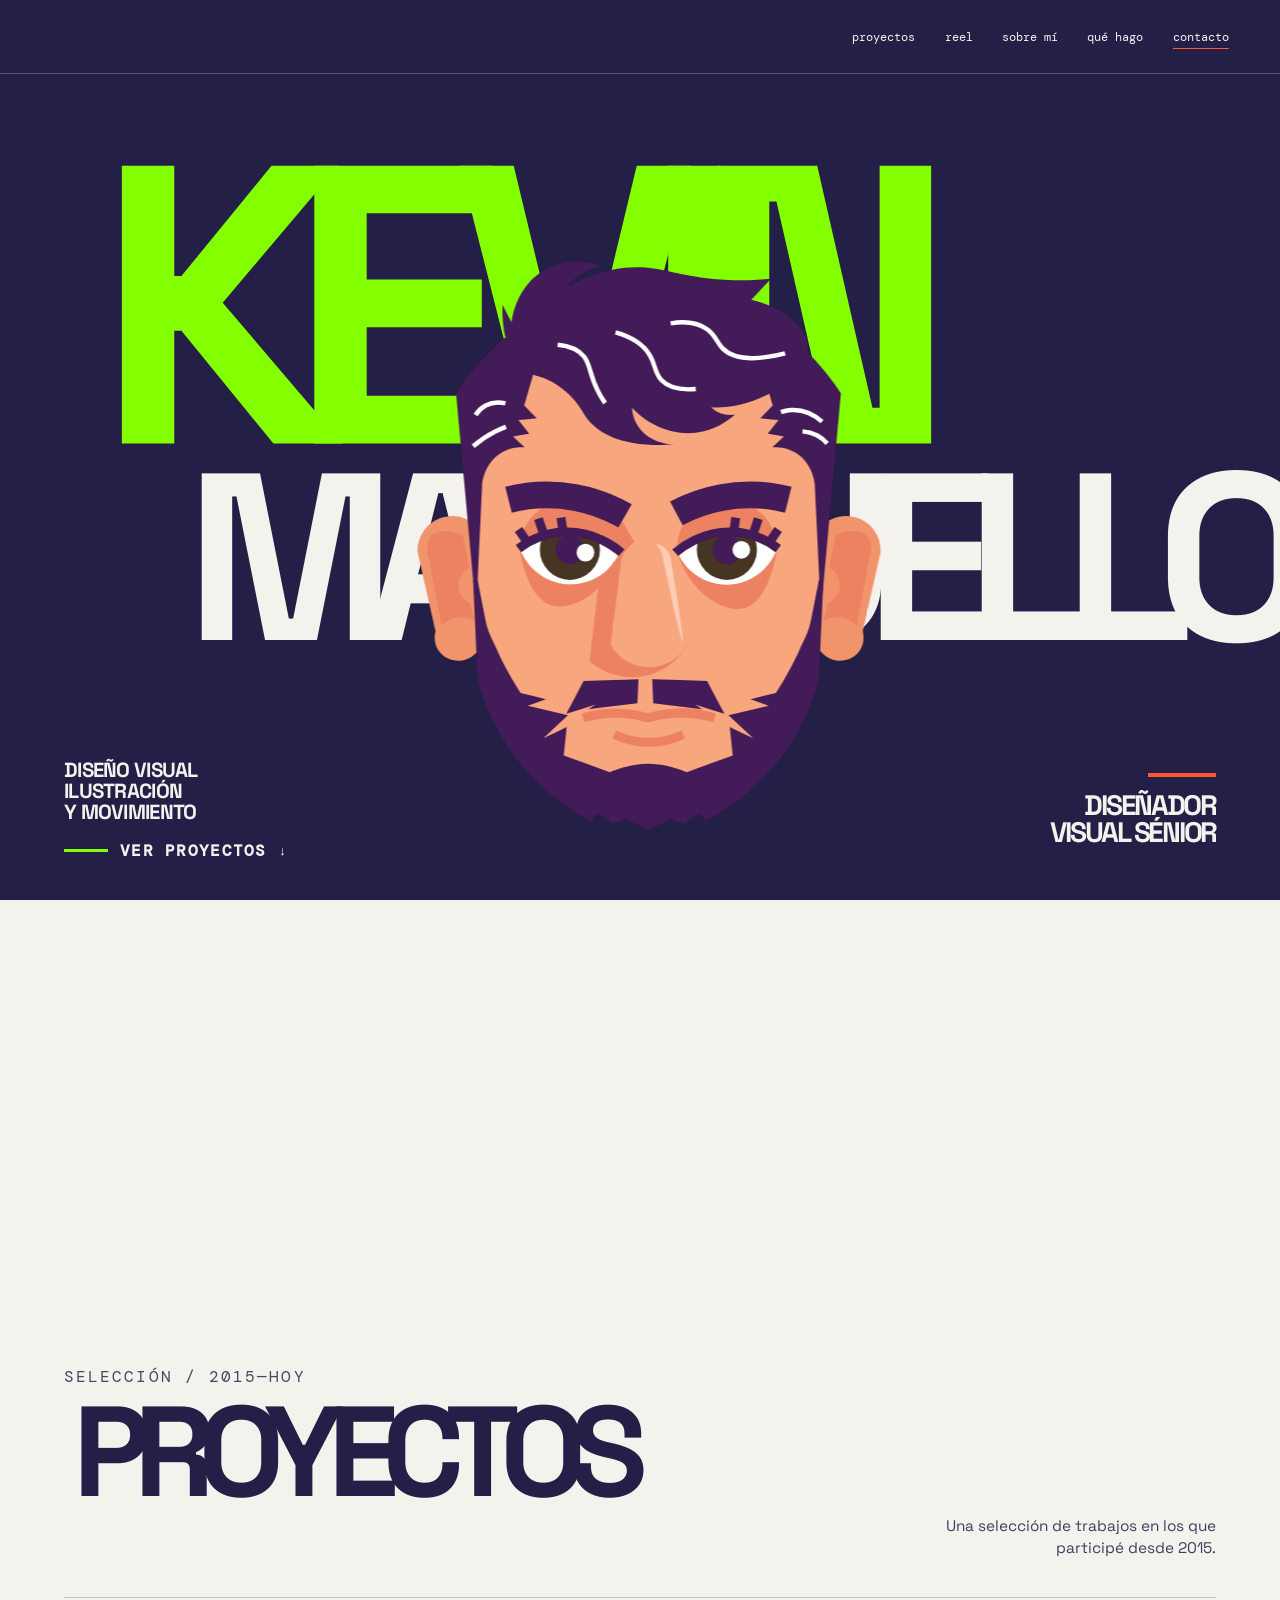
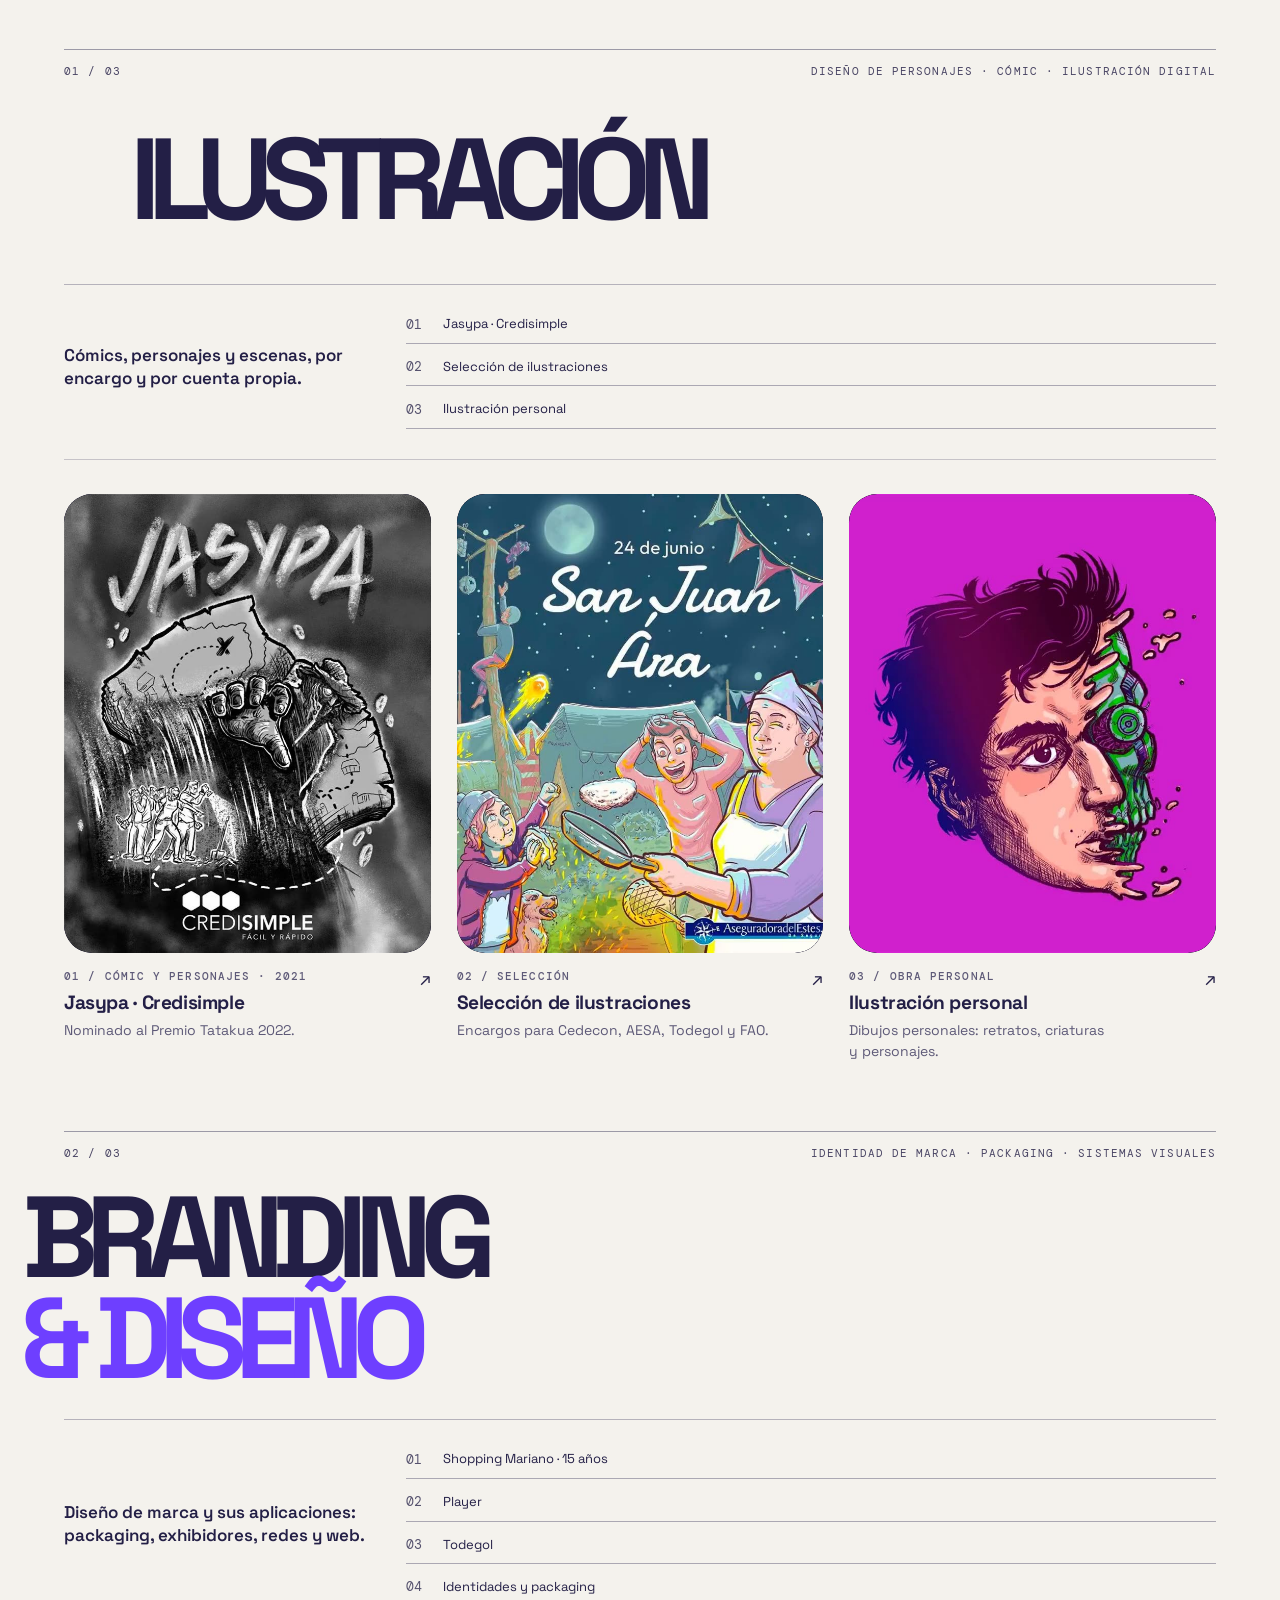
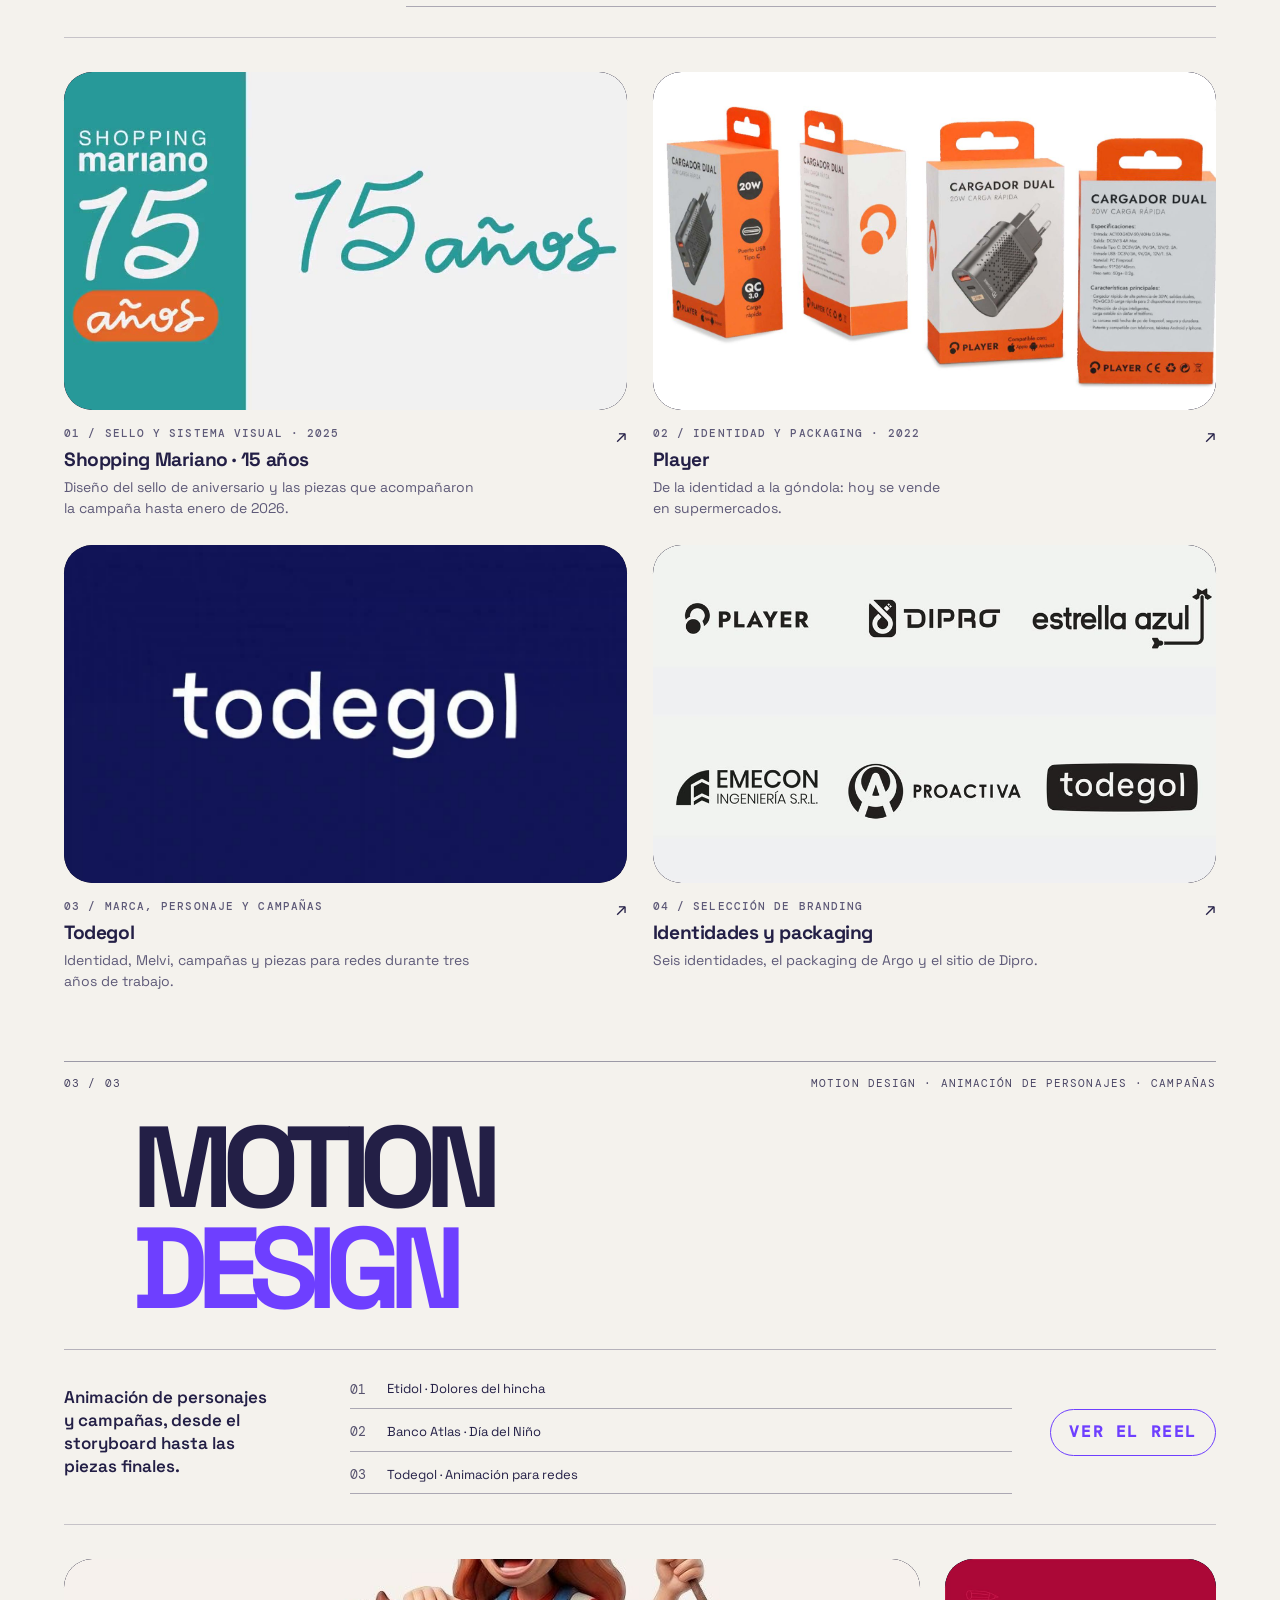
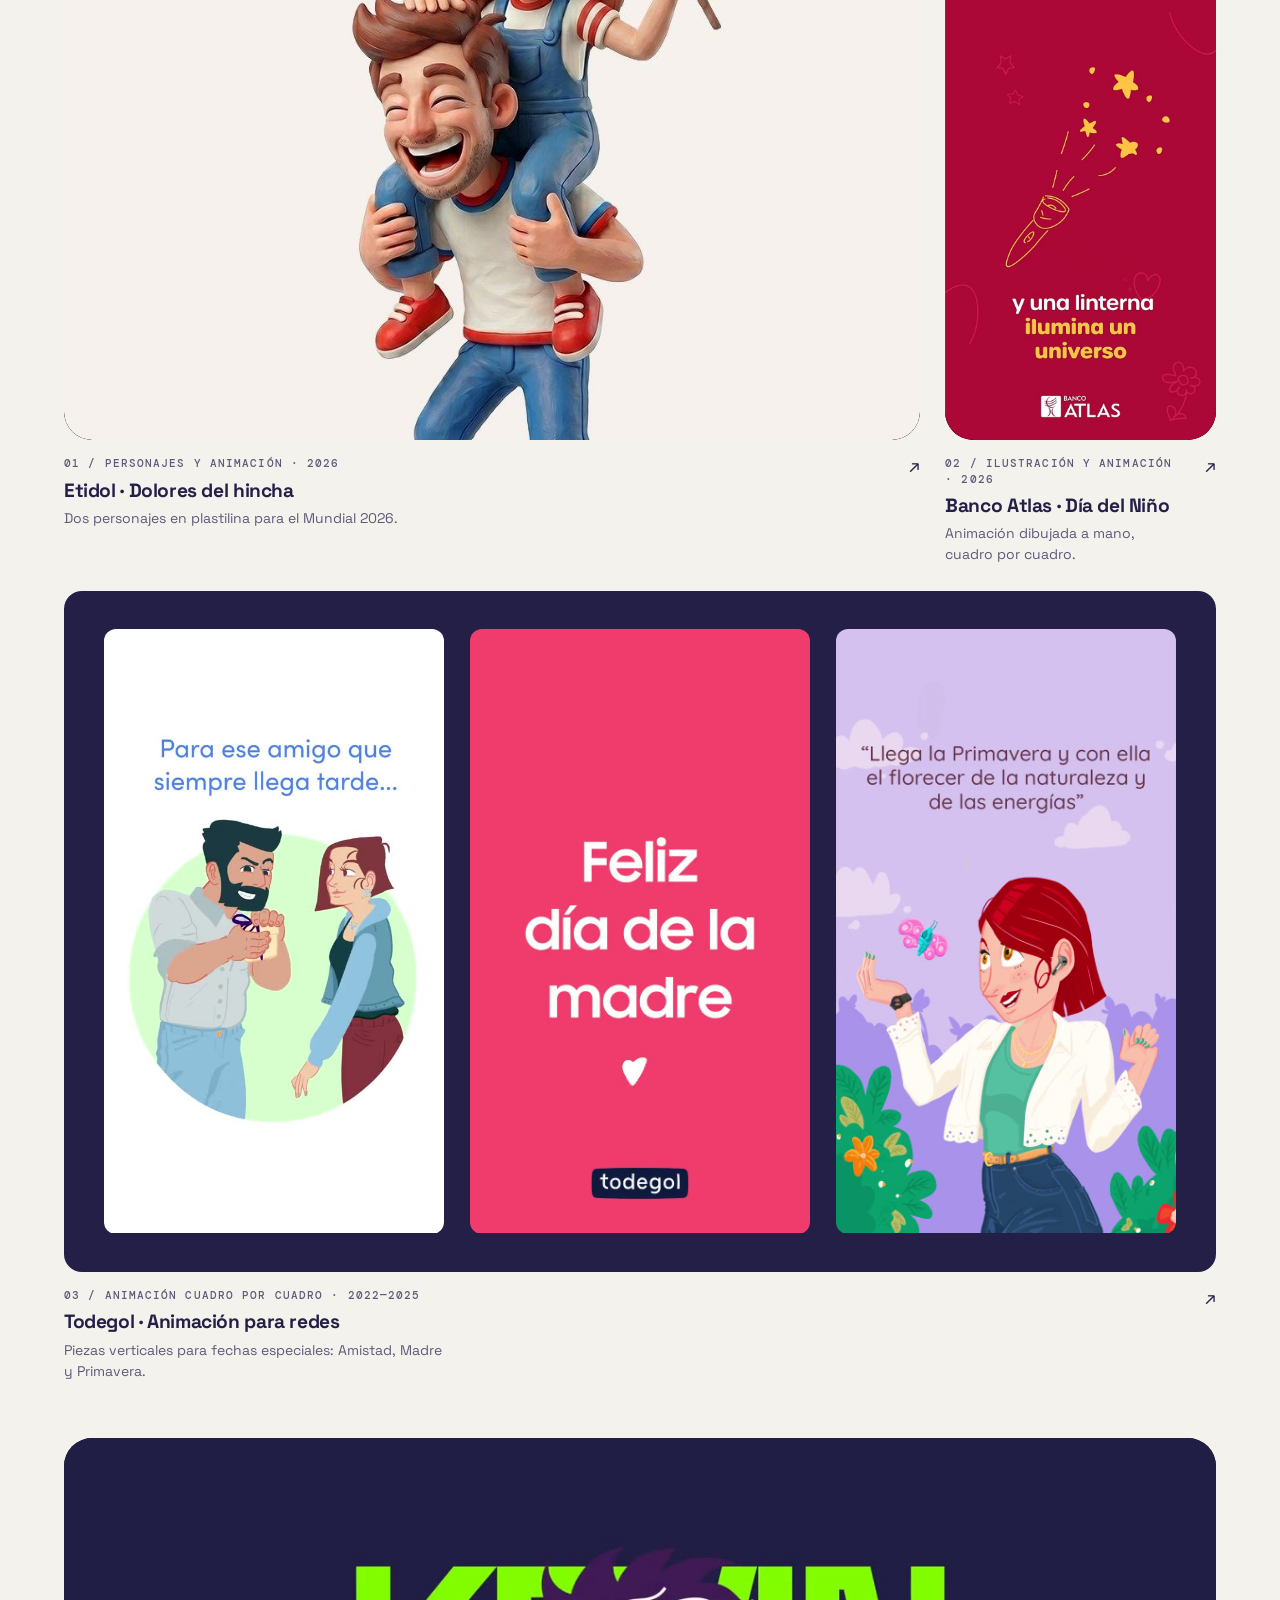
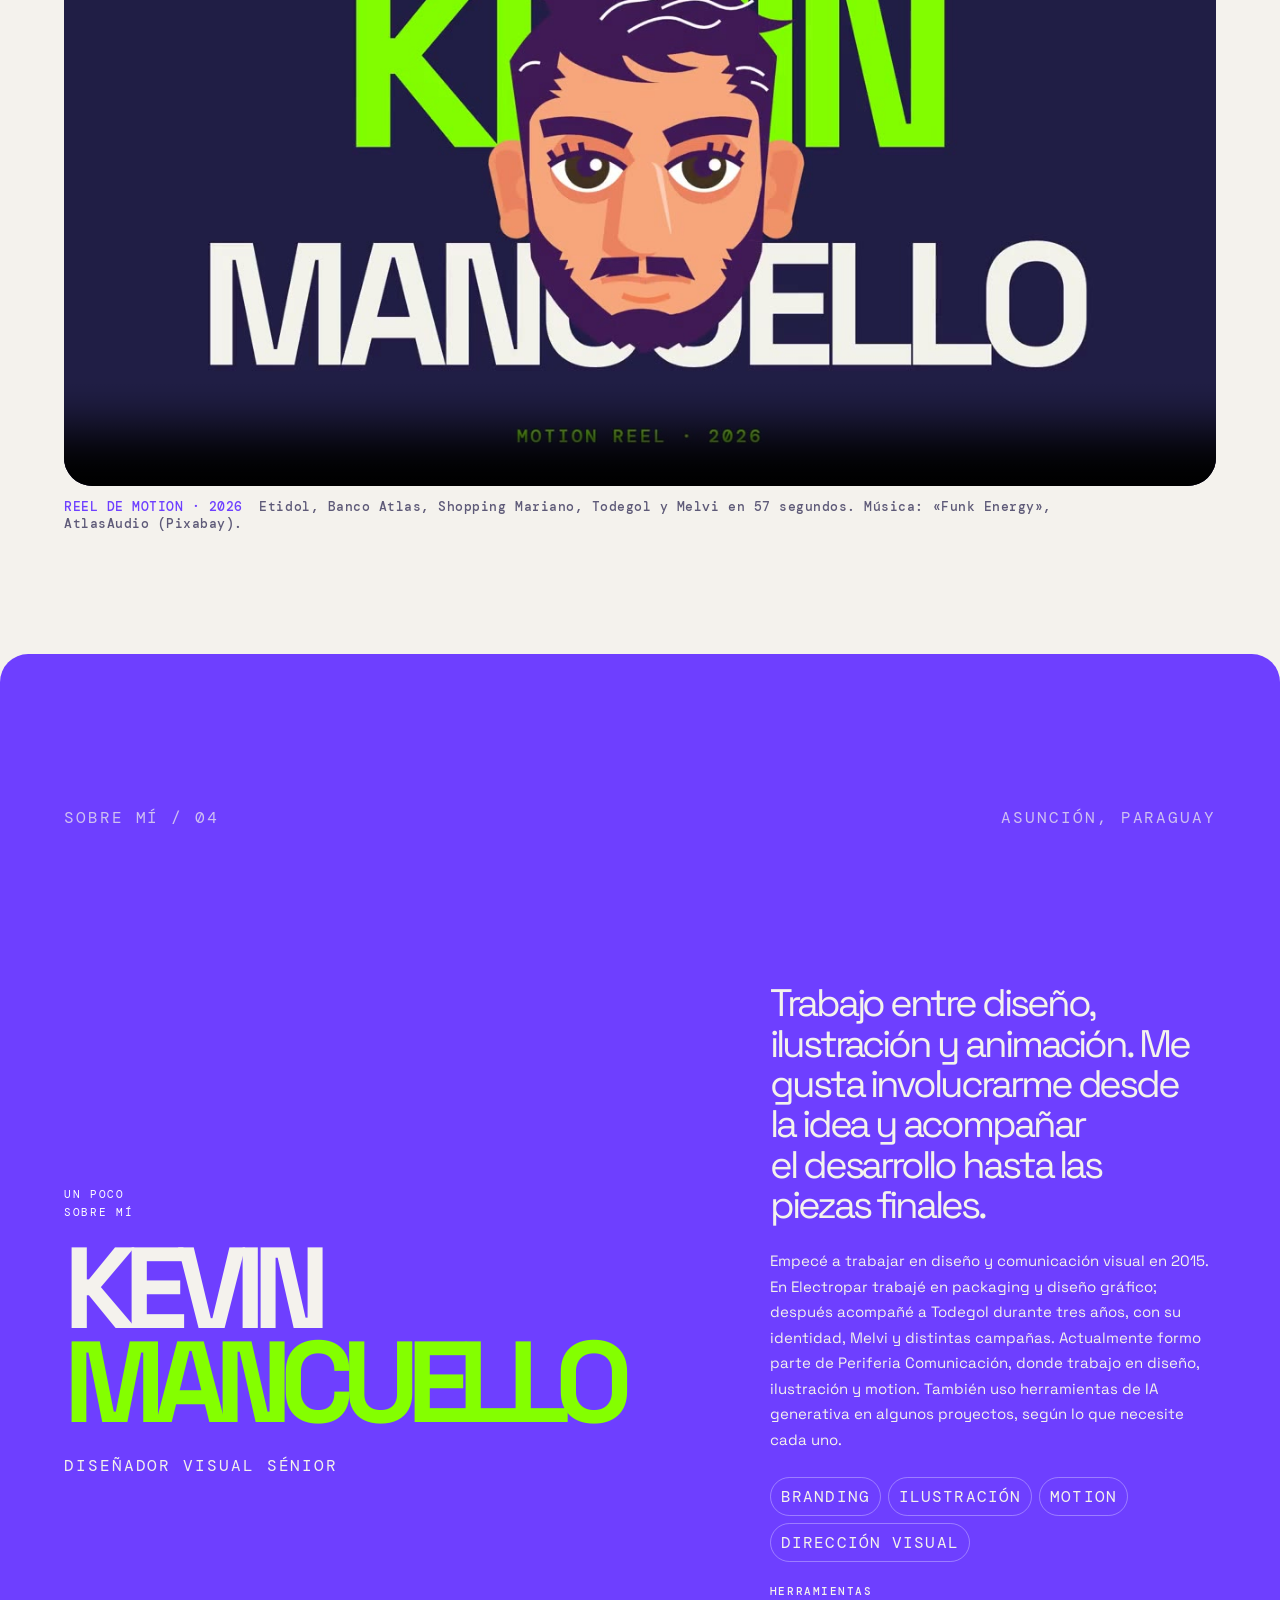
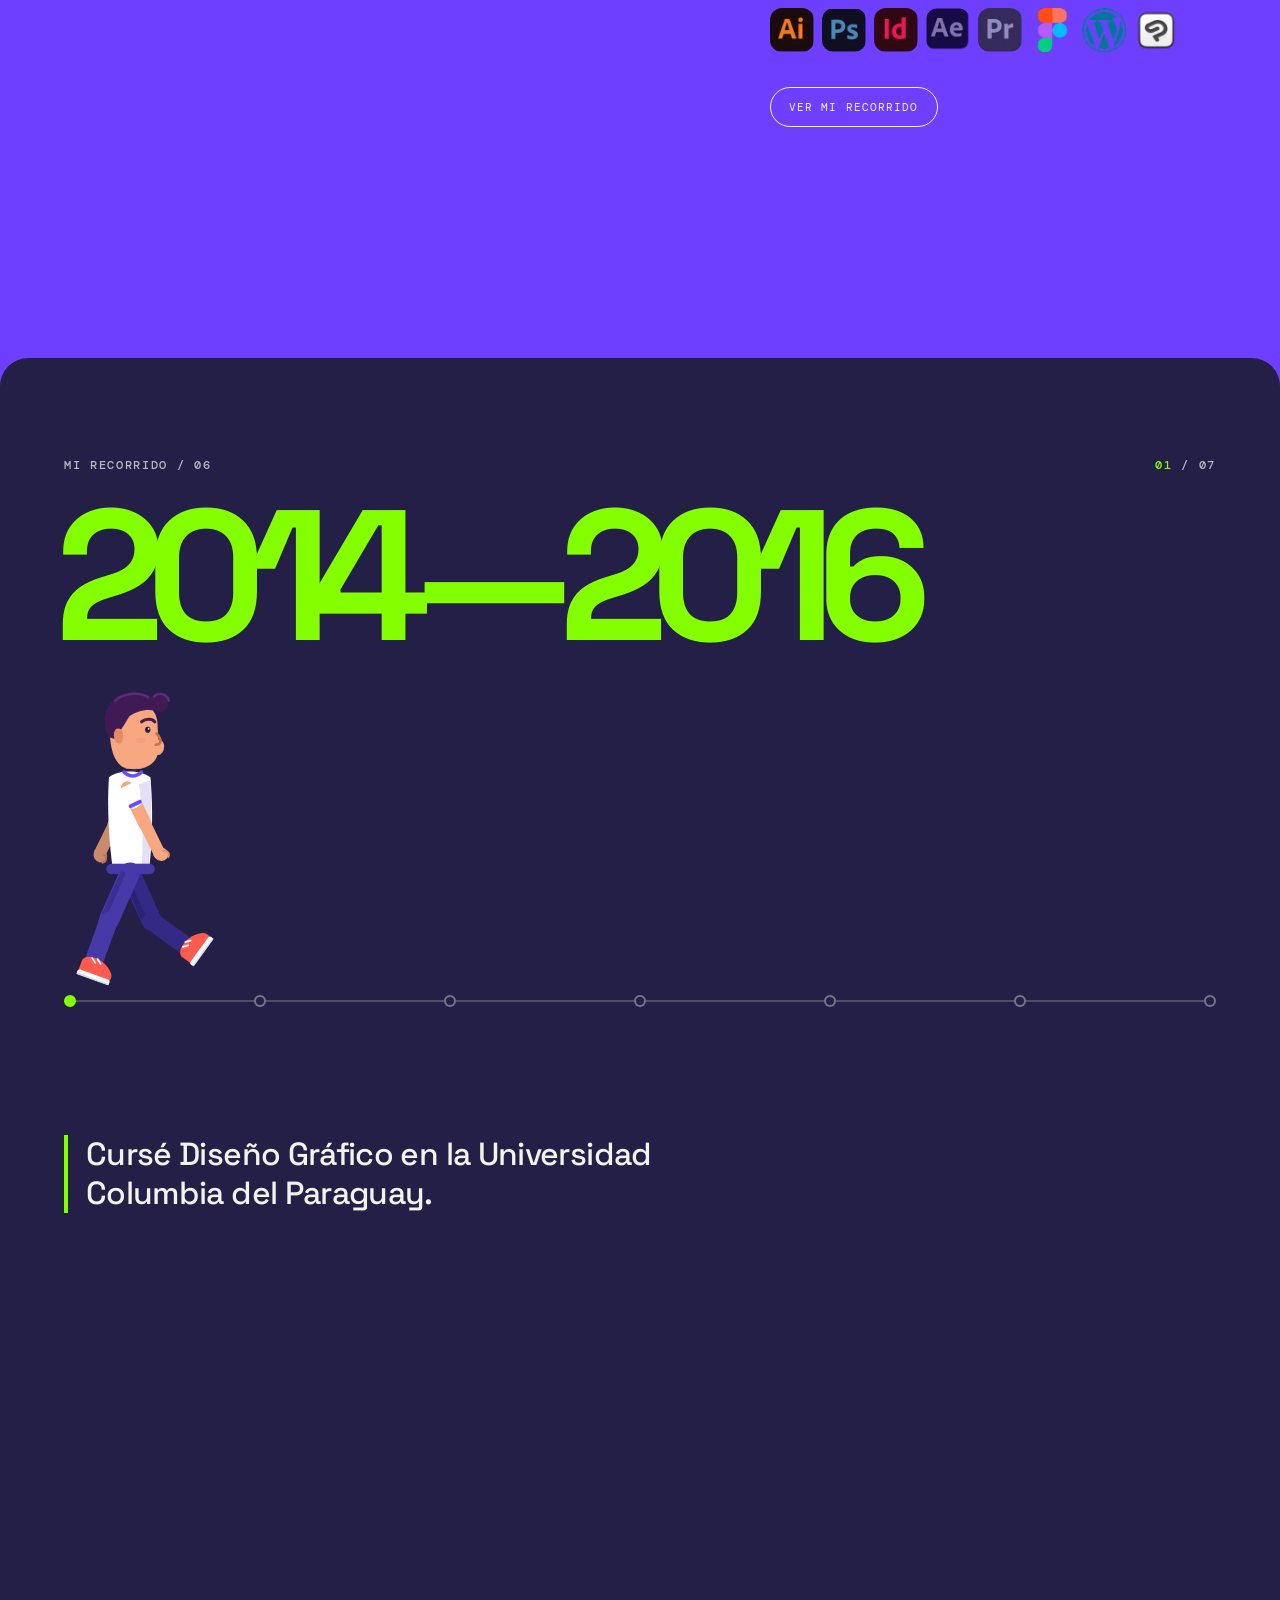
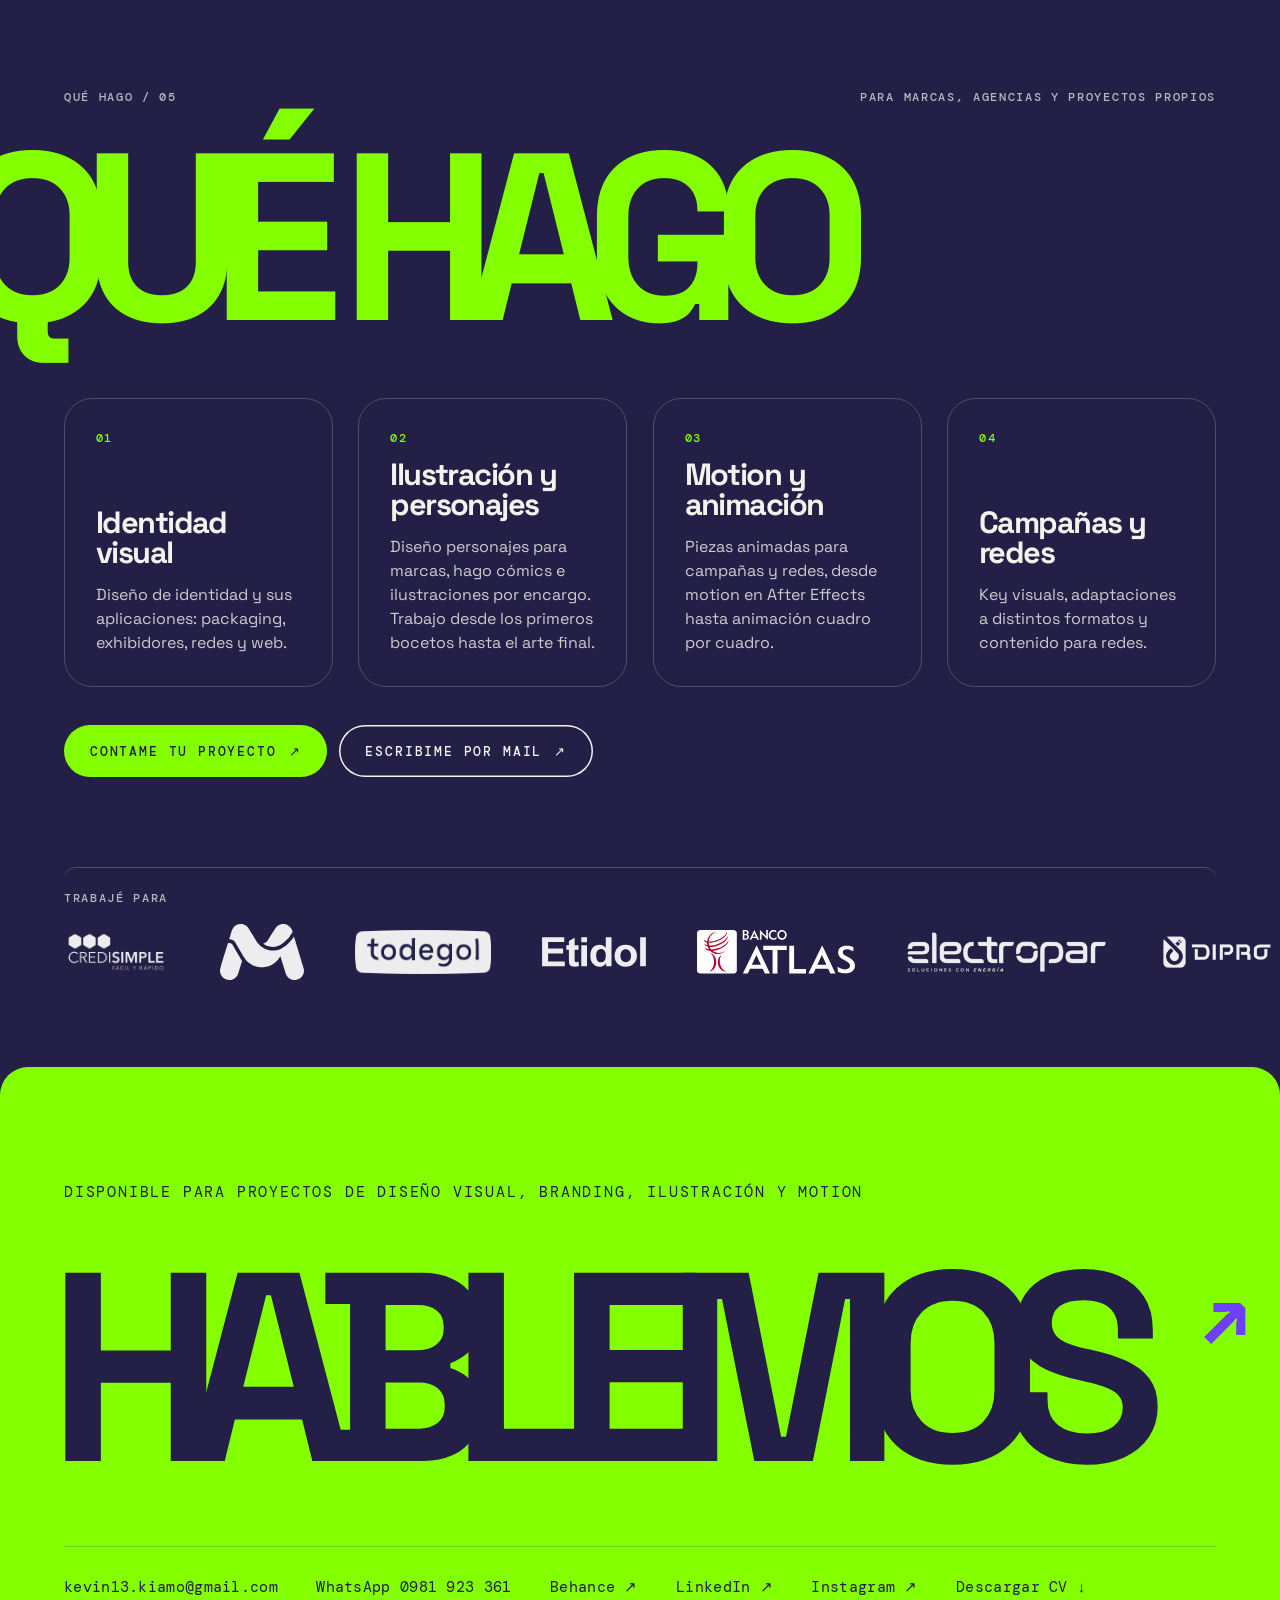
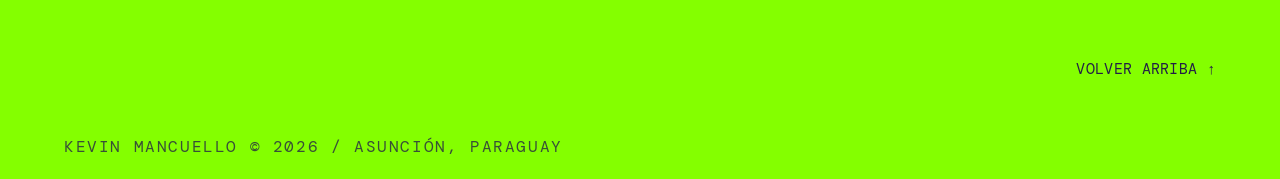
==== commit a75f7ffe: "v125: sin flechas decorativas ni nombre repetido en la barra superior Co-Authored-By: Claude Opus 5." ====
--- a/preview/index.html
+++ b/preview/index.html
@@ -55,16 +55,15 @@
   <link rel="preconnect" href="https://fonts.googleapis.com">
   <link rel="preconnect" href="https://fonts.gstatic.com" crossorigin>
   <link href="https://fonts.googleapis.com/css2?family=DM+Mono:wght@400;500&family=Space+Grotesk:wght@400;500;600;700&display=swap" rel="stylesheet">
-  <link rel="stylesheet" href="styles.css?v=20261112-123">
-  <script src="script.js?v=20261112-123" defer></script>
-  <script src="personaje.js?v=20261112-123" defer></script>
+  <link rel="stylesheet" href="styles.css?v=20261112-125">
+  <script src="script.js?v=20261112-125" defer></script>
+  <script src="personaje.js?v=20261112-125" defer></script>
 </head>
 <body>
   <canvas class="fluid-cursor" id="fluid-cursor" aria-hidden="true"></canvas>
   <div class="color-invert" id="color-invert" aria-hidden="true"><svg viewBox="0 0 240 260" preserveAspectRatio="none"><defs><radialGradient id="color-invert-gradient" cx="50%" cy="50%" r="50%"><stop offset="0%" stop-color="#fff" stop-opacity="1"/><stop offset="54%" stop-color="#fff" stop-opacity="1"/><stop offset="72%" stop-color="#fff" stop-opacity=".72"/><stop offset="88%" stop-color="#fff" stop-opacity=".18"/><stop offset="100%" stop-color="#fff" stop-opacity="0"/></radialGradient></defs><path id="color-invert-shape" d="M120 8 C185 8 232 66 232 130 C232 194 185 252 120 252 C55 252 8 194 8 130 C8 66 55 8 120 8Z"/></svg></div>
   <a class="skip-link" href="#top">Saltar al contenido</a>
   <header class="topbar">
-    <a class="brand-code" href="#top" aria-label="Kevin Mancuello, inicio">&lt; kevin_mancuello &gt;</a>
     <p class="location-line">en asunción / paraguay <span></span> y en todas partes</p>
     
     <nav class="main-nav" id="main-navigation" aria-label="Navegación principal">
@@ -115,7 +114,7 @@
     <section class="works-section" id="works" data-fluid="tinta" data-fluid-color="#6E3FFF">
       <div class="works-heading">
         <p class="eyebrow">SELECCIÓN / 2015—HOY</p>
-        <h2>PROYECTOS<span>↘</span></h2>
+        <h2>PROYECTOS</h2>
         <p class="works-intro">Una selección de trabajos en los que participé desde 2015.</p>
       </div>
 
@@ -135,9 +134,9 @@
         <div class="discipline-bottom">
           <p>Cómics, personajes y escenas, por encargo y por cuenta propia.</p>
           <div class="discipline-projects">
-            <a href="casos/jasypa.html"><span>01</span> Jasypa · Credisimple <b>↗</b></a>
-            <a href="casos/ilustracion.html#seleccion"><span>02</span> Selección de ilustraciones <b>↗</b></a>
-            <a href="casos/ilustracion.html#personal"><span>03</span> Ilustración personal <b>↗</b></a>
+            <a href="casos/jasypa.html"><span>01</span> Jasypa · Credisimple </a>
+            <a href="casos/ilustracion.html#seleccion"><span>02</span> Selección de ilustraciones </a>
+            <a href="casos/ilustracion.html#personal"><span>03</span> Ilustración personal </a>
           </div>
         </div>
       </article>
@@ -173,10 +172,10 @@
         <div class="discipline-bottom">
           <p>Diseño de marca y sus aplicaciones: packaging, exhibidores, redes y web.</p>
           <div class="discipline-projects">
-            <a href="casos/mariano.html"><span>01</span> Shopping Mariano · 15 años <b>↗</b></a>
-            <a href="casos/player.html"><span>02</span> Player <b>↗</b></a>
-            <a href="casos/todegol.html"><span>03</span> Todegol <b>↗</b></a>
-            <a href="casos/branding.html"><span>04</span> Identidades y packaging <b>↗</b></a>
+            <a href="casos/mariano.html"><span>01</span> Shopping Mariano · 15 años </a>
+            <a href="casos/player.html"><span>02</span> Player </a>
+            <a href="casos/todegol.html"><span>03</span> Todegol </a>
+            <a href="casos/branding.html"><span>04</span> Identidades y packaging </a>
           </div>
         </div>
       </article>
@@ -216,11 +215,11 @@
         <div class="discipline-bottom">
           <p>Animación de personajes y campañas, desde el storyboard hasta las piezas finales.</p>
           <div class="discipline-projects">
-            <a href="casos/etidol.html"><span>01</span> Etidol · Dolores del hincha <b>↗</b></a>
-            <a href="casos/atlas.html"><span>02</span> Banco Atlas · Día del Niño <b>↗</b></a>
-            <a href="casos/todegol.html#motion"><span>03</span> Todegol · Animación para redes <b>↗</b></a>
-          </div>
-          <a class="watch-link" href="#reel">VER EL REEL <span>↘</span></a>
+            <a href="casos/etidol.html"><span>01</span> Etidol · Dolores del hincha </a>
+            <a href="casos/atlas.html"><span>02</span> Banco Atlas · Día del Niño </a>
+            <a href="casos/todegol.html#motion"><span>03</span> Todegol · Animación para redes </a>
+          </div>
+          <a class="watch-link" href="#reel">VER EL REEL </a>
         </div>
       </article>
 
@@ -271,7 +270,7 @@
             <img role="listitem" src="assets/tools/wordpress.webp" alt="WordPress" title="WordPress" width="48" height="48" loading="lazy">
             <img role="listitem" src="assets/tools/clip-studio.webp" alt="Clip Studio Paint" title="Clip Studio Paint" width="48" height="48" loading="lazy">
           </div>
-          <a class="about-link" href="#recorrido">VER MI RECORRIDO <span>↘</span></a>
+          <a class="about-link" href="#recorrido">VER MI RECORRIDO </a>
         </div>
       </div>
     </section>
@@ -299,7 +298,7 @@
 
     <section class="services" id="servicios" aria-labelledby="services-title" data-fluid="contorno" data-fluid-color="#84FF00">
       <div class="services-top"><span>QUÉ HAGO / 05</span><span>PARA MARCAS, AGENCIAS Y PROYECTOS PROPIOS</span></div>
-      <h2 id="services-title">QUÉ HAGO<span>↘</span></h2>
+      <h2 id="services-title">QUÉ HAGO</h2>
       <ol class="services-list">
         <li><b>01</b><h3>Identidad visual</h3><p>Diseño de identidad y sus aplicaciones: packaging, exhibidores, redes y web.</p></li>
         <li><b>02</b><h3>Ilustración y personajes</h3><p>Diseño personajes para marcas, hago cómics e ilustraciones por encargo. Trabajo desde los primeros bocetos hasta el arte final.</p></li>
--- a/preview/styles.css
+++ b/preview/styles.css
@@ -484,8 +484,8 @@
 
 /* HERO REFINEMENT — readable name, balanced portrait, continuous expressions */
 .hero-giant{
-  top:39%!important;
-  font-size:clamp(138px,23vw,340px)!important;
+  top:39%;
+  font-size:clamp(138px,23vw,340px);
 }
 .hero-character{
   width:min(44vw,580px)!important;
@@ -494,11 +494,11 @@
 }
 @media(max-width:680px){
   .hero-giant{
-    top:37%!important;
-    font-size:clamp(105px,23vw,158px)!important;
-    line-height:.76!important;
+    top:37%;
+    font-size:clamp(105px,23vw,158px);
+    line-height:.76;
   }
-  .hero-giant span:last-child{font-size:.62em!important}
+  .hero-giant span:last-child{font-size:.62em}
   .hero-character{
     width:min(88vw,420px)!important;
     height:61%!important;
@@ -510,12 +510,12 @@
 /*/* Match the softness and timing of both chromatic transitions */
 .avatar-svg #CRÁNEO,
 .avatar-svg #skull-peek-shape{
-  transition:opacity .12s linear!important;
+  transition:opacity .12s linear;
 }
 .color-invert{
-  transition:opacity .24s cubic-bezier(.22,1,.36,1),transform .24s cubic-bezier(.22,1,.36,1)!important;
-}
-.color-invert path{fill:url(#color-invert-gradient)!important}
+  transition:opacity .24s cubic-bezier(.22,1,.36,1),transform .24s cubic-bezier(.22,1,.36,1);
+}
+.color-invert path{fill:url(#color-invert-gradient)}
 
 
 /* Cabello: alternancia original de fotogramas, sin fundidos. */
@@ -983,7 +983,7 @@
 }
 .fluid-cursor.is-active{opacity:.96}
 .color-invert{
-  visibility:hidden!important;opacity:0!important;pointer-events:none!important;
+  visibility:hidden;opacity:0;pointer-events:none;
 }
 @media(max-width:680px){.fluid-cursor{display:none}}
 @media(prefers-reduced-motion:reduce){.fluid-cursor{display:none!important}}
@@ -1002,9 +1002,9 @@
 .avatar-svg #brillito,
 .avatar-svg #ojos_sonrientes,
 .avatar-svg #cara_ojos_abiertos_neutro_copia {
-  display:inline!important;
-  opacity:1!important;
-  transition:none!important;
+  display:inline;
+  opacity:1;
+  transition:none;
 }
 
 /* Estado de reposo: solo el frame de ojos abiertos está visible. */
@@ -1066,8 +1066,8 @@
 
 /* v62 — PROYECTOS CON IMAGEN REAL (reemplaza los espacios reservados) */
 .project-visual.has-img{background:#14112A}
-.project-visual.has-img::before,.project-visual.has-img::after{display:none!important}
-.project-visual.has-img strong,.project-visual.has-img i,.project-visual.has-img .visual-foot{display:none!important}
+.project-visual.has-img::before,.project-visual.has-img::after{display:none}
+.project-visual.has-img strong,.project-visual.has-img i,.project-visual.has-img .visual-foot{display:none}
 .project-img{position:absolute;inset:0;width:100%;height:100%;object-fit:cover;z-index:0;transition:transform .5s cubic-bezier(.22,1,.36,1)}
 .project-item:hover .project-img{transform:scale(1.035)}
 .project-visual.has-img .visual-overline{align-self:flex-start;z-index:2;background:rgba(20,17,42,.78);color:#fff;padding:7px 12px;border-radius:999px;font-size:11px;letter-spacing:.08em;-webkit-backdrop-filter:blur(6px);backdrop-filter:blur(6px)}
@@ -1086,27 +1086,27 @@
 .hero-greeting{max-width:230px}
 /* En pantallas bajas (notebooks de 650–760 px) el CTA y el autorretrato quedan dentro del primer pliegue */
 @media(min-width:681px) and (max-height:780px){
-  .hero{min-height:max(620px,100svh)!important;height:100svh!important;max-height:none!important}
+  .hero{min-height:max(620px,100svh);height:100svh;max-height:none}
   .hero-character{height:82%!important;bottom:0!important}
-  .hero-role{bottom:clamp(84px,13vh,140px)!important}
+  .hero-role{bottom:clamp(84px,13vh,140px)}
 }
 /* ayuda del avatar legible sobre la ilustración */
 .avatar-hint{background:rgba(35,31,70,.78);color:var(--paper);padding:6px 12px;border-radius:999px;-webkit-backdrop-filter:blur(6px);backdrop-filter:blur(6px)}
 .visual-mariano .project-img{object-position:0% 50%}
 /* celular: About entra completo en el ancho (antes se cortaba 21 px a la derecha) */
 @media(max-width:680px){
-  .about-layout{display:block!important;width:auto!important;max-width:100%!important;grid-template-columns:1fr!important}
-  .about-layout>*,.about-heading,.about-text{width:auto!important;max-width:100%!important;min-width:0!important}
+  .about-layout{display:block;width:auto;max-width:100%;grid-template-columns:1fr}
+  .about-layout>*,.about-heading,.about-text{width:auto;max-width:100%;min-width:0}
   .about-text p,.about-timeline{overflow-wrap:anywhere}
 }
 /* pantallas táctiles: sin la ayuda «hacé click» (choca con el rol y el verbo no aplica al tacto) */
 @media(hover:none),(max-width:680px){.avatar-hint{display:none!important}}
-@media(max-width:680px){.about-heading h2{font-size:min(17.5vw,78px)!important}.about-heading h2 span{font-size:1em!important}}
+@media(max-width:680px){.about-heading h2{font-size:min(17.5vw,78px)}.about-heading h2 span{font-size:1em}}
 /* mínimo legible de 11 px para rótulos monoespaciados (antes 7–9 px) */
 .hero-scroll,.discipline-number,.discipline-tools,.footer-copyright,.project-caption small,.eyebrow,.hero-meta,.hero-kicker,.about-topline,.location-line,.main-nav small,.footer-topline{font-size:max(11px,1em)!important}
 @media(max-width:680px){.hero-scroll,.discipline-number,.discipline-tools,.footer-copyright,.project-caption small,.eyebrow,.hero-meta,.hero-kicker,.about-topline,.footer-topline{font-size:11px!important}}
-.hero-role small,.discipline-projects a span,.watch-link,.about-signature,.about-tags span{font-size:max(11px,1em)!important}
-@media(max-width:680px){.hero-role small,.discipline-projects a span,.watch-link,.about-signature,.about-tags span{font-size:11px!important}}
+.hero-role small,.discipline-projects a span,.watch-link,.about-signature,.about-tags span{font-size:max(11px,1em)}
+@media(max-width:680px){.hero-role small,.discipline-projects a span,.watch-link,.about-signature,.about-tags span{font-size:11px}}
 /* v62 — el efecto negativo (cursor fluido por diferencia) también al tocar en celular */
 @media(max-width:680px){.fluid-cursor{display:block}}
 /* v64 — tarjetas que abren su página de caso */
@@ -1132,7 +1132,7 @@
 /* v67 — en móvil el apellido queda entero: el nombre se ancla bajo el saludo y el personaje
    toma la proporción exacta del SVG (631×740) y su caja arranca, con el pelo, justo debajo de MANCUELLO */
 @media(max-width:680px){
-  .hero-giant{top:300px!important}
+  .hero-giant{top:300px}
   .hero-character{
     --cw:min(94vw,440px);
     width:var(--cw)!important;height:auto!important;aspect-ratio:631/740;
@@ -1259,11 +1259,11 @@
 
 /* v72 — tipografía con intención (A./CHEN): los títulos llenan el ancho, se salen por el borde y se deslizan al bajar */
 .works-heading{grid-template-columns:minmax(0,1fr)!important;grid-template-areas:"eyebrow" "title" "intro"!important}
-.works-heading h2{font-size:clamp(90px,18.6vw,330px)!important;margin-left:-.05em!important;line-height:.8;white-space:nowrap}
+.works-heading h2{font-size:clamp(90px,18.6vw,330px);margin-left:-.05em;line-height:.8;white-space:nowrap}
 .works-heading .works-intro{justify-self:end;max-width:32ch;text-align:right}
-.discipline-main h3{font-size:clamp(80px,17vw,300px)!important;white-space:nowrap;margin-left:-.05em}
+.discipline-main h3{font-size:clamp(80px,17vw,300px);white-space:nowrap;margin-left:-.05em}
 .footer{overflow:clip}
-.footer-email{font-size:min(21vw,330px)!important;white-space:nowrap;margin-left:-.04em}
+.footer-email{font-size:min(21vw,330px);white-space:nowrap;margin-left:-.04em}
 @media(max-width:680px){.works-intro{text-align:left!important;justify-self:start!important}}
 
 /* v73 — el recorrido en celular: la descripción sube para que la cara flotante «MENÚ» no la tape */
@@ -1276,11 +1276,11 @@
 .hero-giant span:first-child{translate:calc(var(--hd,0) * -1vw) 0;animation:km-in-left .66s steps(6) .1s backwards}
 .hero-giant span:last-child{translate:calc(var(--hd,0) * 1vw) 0;animation:km-in-right .66s steps(6) .24s backwards}
 @media(min-width:681px){
-  .hero-giant{font-size:clamp(170px,31vw,480px)!important;top:45%!important;line-height:.7!important}
+  .hero-giant{font-size:clamp(170px,31vw,480px);top:45%;line-height:.7}
   .hero-giant span:first-child{margin-left:-14vw}
-  .hero-giant span:last-child{font-size:.6em!important;margin-right:-12vw;margin-top:.12em}
-  .hero-greeting{top:auto!important;bottom:clamp(86px,12vh,120px)}
-  .hero-role{bottom:clamp(40px,6vh,64px)!important}
+  .hero-giant span:last-child{font-size:.6em;margin-right:-12vw;margin-top:.12em}
+  .hero-greeting{top:auto;bottom:clamp(86px,12vh,120px)}
+  .hero-role{bottom:clamp(40px,6vh,64px)}
 }
 @media(prefers-reduced-motion:reduce){.hero-giant span{animation:none!important}}
 html.is-lite .hero-giant span{animation:none}
@@ -1289,20 +1289,20 @@
    su proporción (ilustraciones verticales 4:5, marcas 5:3, spot 16:9, Atlas 9:16) */
 .project-shelf{display:flex!important;align-items:flex-start;gap:clamp(14px,2vw,28px)!important}
 .project-shelf>.project-item{flex:calc(var(--ar,4/3)) 1 0;min-width:0}
-.project-shelf .project-visual{aspect-ratio:var(--ar,4/3)!important;height:auto!important;min-height:0!important;max-height:none!important}
+.project-shelf .project-visual{aspect-ratio:var(--ar,4/3);height:auto;min-height:0;max-height:none}
 .project-shelf .project-visual .project-img{width:100%;height:100%;object-fit:cover}
 @media(max-width:760px){
   .project-shelf{flex-direction:column;align-items:stretch}
   .project-shelf>.project-item{flex:none;width:100%}
-  .project-shelf .project-visual{max-height:78svh!important;margin-inline:auto}
+  .project-shelf .project-visual{max-height:78svh;margin-inline:auto}
   .project-shelf>.project-item[style*="9/16"] .project-visual{width:min(100%,calc(78svh * 9 / 16))}
 }
 
 /* v73 — todas las formas redondeadas */
 :root{--km-r:clamp(20px,2.2vw,32px)}
-.project-visual,.project-visual .project-img{border-radius:var(--km-r)!important;overflow:hidden}
+.project-visual,.project-visual .project-img{border-radius:var(--km-r);overflow:hidden}
 .about-tags span,.lite-toggle,.watch-link,.about-link{border-radius:999px}
-.watch-link,.about-link{padding:12px 18px!important;border:1px solid currentColor!important}
+.watch-link,.about-link{padding:12px 18px;border:1px solid currentColor}
 .works-section,.about-section,.journey,.footer{border-radius:var(--km-r) var(--km-r) 0 0;margin-top:calc(var(--km-r) * -1);position:relative}
 .works-section{z-index:2}.about-section{z-index:3}.journey{z-index:4}.footer{z-index:5}
 .journey-line{border-radius:2px}
@@ -1341,11 +1341,11 @@
 .clients-row img[src*="ma-natural"],.clients-row img[src*="mariano"]{height:clamp(40px,4.4vw,62px)}
 .clients-row img[src*="etidol"]{height:clamp(22px,2.4vw,34px)}
 /* v76 — auditoría: entre 901 y 1200 px la línea de ubicación no entra con el menú; objetivos táctiles mínimos */
-@media(min-width:901px) and (max-width:1480px){.location-line{display:none!important}}
+@media(min-width:901px) and (max-width:1480px){.location-line{display:none}}
 .brand-code,.hero-scroll{min-height:32px;display:inline-flex;align-items:center}
 /* v76 — en pantallas bajas (laptops de 720–800 px de alto) el nombre se escala también por la altura para no pisar el saludo ni el rol */
-@media(min-width:681px){.hero-giant{font-size:clamp(150px,min(31vw,50vh),480px)!important}}
-@media(min-width:681px){.hero-greeting{z-index:9!important;bottom:clamp(64px,8.5vh,104px)!important}.hero-greeting .hero-kicker{max-width:none;white-space:nowrap}}
+@media(min-width:681px){.hero-giant{font-size:clamp(150px,min(31vw,50vh),480px)}}
+@media(min-width:681px){.hero-greeting{z-index:9;bottom:clamp(64px,8.5vh,104px)}.hero-greeting .hero-kicker{max-width:none;white-space:nowrap}}
 /* v78 — reel de motion debajo de las tarjetas de Motion */
 .motion-reel{margin:clamp(20px,3vw,40px) 0 0}
 .motion-reel video{display:block;width:100%;aspect-ratio:16/9;border-radius:var(--km-r);background:#14112A}
@@ -1377,8 +1377,8 @@
 
 /* v103 — rol de la portada con cuatro áreas: cada área no se corta y, en celular, el bloque gana ancho hacia la izquierda */
 .hero-role small span{white-space:nowrap}
-@media(max-width:680px){.hero-role small{width:212px;max-width:none!important;margin-left:-67px}}
-@media(min-width:681px){.hero-role small{max-width:330px!important;width:auto!important;margin-left:auto}}
+@media(max-width:680px){.hero-role small{width:212px;max-width:none;margin-left:-67px}}
+@media(min-width:681px){.hero-role small{max-width:330px;width:auto;margin-left:auto}}
 
 /* v108 — aviso de mail copiado */
 .mail-toast{position:fixed;left:50%;bottom:24px;transform:translate(-50%,20px);background:#231f46;color:#f4f2ed;border:1px solid #84ff00;padding:12px 18px;border-radius:999px;font:500 13px "DM Mono",monospace;letter-spacing:.04em;opacity:0;pointer-events:none;transition:opacity .25s,transform .25s;z-index:10000;max-width:calc(100vw - 32px)}
@@ -1392,15 +1392,15 @@
 .main-nav a:has(small){flex-direction:column;justify-content:center;align-items:flex-start}
 
 /* v110 — portada: el trabajo aparece antes, contacto legible y recorrido más corto */
-.works-heading h2{font-size:clamp(64px,10vw,150px)!important}
-.discipline-main h3{font-size:clamp(56px,9vw,140px)!important}
+.works-heading h2{font-size:clamp(64px,10vw,150px)}
+.discipline-main h3{font-size:clamp(56px,9vw,140px)}
 .journey{height:calc(100svh + 7 * 30svh)}
 .footer-links,.footer-topline{font-size:15px!important}
 .footer-links a{letter-spacing:.02em}
 .works-section{padding-top:clamp(64px,7vw,110px)!important}
 .works-heading{min-height:0!important}
-.discipline{margin-top:clamp(40px,4vw,64px)!important}
-.discipline-main,.discipline-illustration .discipline-main{min-height:clamp(150px,16vw,240px)!important}
+.discipline{margin-top:clamp(40px,4vw,64px)}
+.discipline-main,.discipline-illustration .discipline-main{min-height:clamp(150px,16vw,240px)}
 
 /* v112 — Motion: animaciones de Todegol en una fila propia */
 .project-item-wide{grid-column:1/-1}
@@ -1415,7 +1415,7 @@
 .avatar-svg #cabello-base,.avatar-svg #cabello-parpadeo,.avatar-svg #cabello-frame3{visibility:visible!important;transform:none!important;pointer-events:none;animation-duration:.6s!important;animation-timing-function:steps(1,end)!important;animation-iteration-count:infinite!important}
 .avatar-svg #cabello-base{animation-name:hair3-a!important}
 .avatar-svg #cabello-parpadeo{animation-name:hair3-b!important}
-.avatar-svg #cabello-frame3{opacity:0;animation-name:hair3-c!important}
+.avatar-svg #cabello-frame3{opacity:0;animation-name:hair3-c}
 @keyframes hair3-a{0%,33.32%{opacity:1}33.33%,100%{opacity:0}}
 @keyframes hair3-b{0%,33.32%{opacity:0}33.33%,66.65%{opacity:1}66.66%,100%{opacity:0}}
 @keyframes hair3-c{0%,66.65%{opacity:0}66.66%,100%{opacity:1}}
@@ -1439,7 +1439,7 @@
 html.is-lite #avatar-mount{filter:none}
 
 /* v117 — tarjetas de proyecto: jerarquía clara (rubro chico → título → bajada) y sin etiquetas repetidas sobre la imagen */
-.project-visual.has-img .visual-overline{display:none!important}
+.project-visual.has-img .visual-overline{display:none}
 .project-caption{padding:16px 0 0!important;gap:20px!important;align-items:flex-start}
 .project-caption small{display:block;font:500 11px/1.4 var(--mono,"DM Mono",monospace)!important;letter-spacing:.1em!important;text-transform:uppercase;color:var(--muted,#5E5A78)!important;margin:0 0 8px!important}
 .project-caption h4{font-size:clamp(18px,1.5vw,22px)!important;line-height:1.15!important;letter-spacing:-.02em;margin:0 0 6px!important}
@@ -1450,19 +1450,19 @@
 @media(min-width:861px){
   .main-nav{align-items:center}
   .main-nav a{display:inline-flex!important;flex-direction:row!important;align-items:center!important;min-height:44px}
-  .main-nav a small{display:none!important}
+  .main-nav a small{display:none}
 }
 .topbar{align-items:center}
 @media(min-width:861px){.topbar .main-nav{grid-column:3;justify-self:end}.topbar .location-line{grid-column:2;justify-self:center}}
 /* v118 — celular: el rol sube junto al saludo y deja la cara del avatar despejada */
 @media(max-width:680px){
-  .hero-role{top:142px!important;bottom:auto!important;right:18px!important;left:auto!important;transform:none!important}
-  .hero-role small{margin-left:auto!important;width:auto!important;max-width:150px!important}
-}
-@media(max-width:680px){.hero-role small{display:none!important}}
+  .hero-role{top:142px;bottom:auto;right:18px;left:auto;transform:none}
+  .hero-role small{margin-left:auto;width:auto;max-width:150px}
+}
+@media(max-width:680px){.hero-role small{display:none}}
 
 /* v119 — portada limpia: nombre, avatar, una línea de oficio, rol y botón */
-.hero-kicker,.hero-role small,.topbar .location-line{display:none!important}
+.hero-kicker,.hero-role small,.topbar .location-line{display:none}
 
 /* v120 — celular: piso de lectura (12 px en monoespaciada, 14 px en texto) */
 @media(max-width:680px){
@@ -1478,14 +1478,18 @@
 .footer{z-index:6}
 .services-ctas{display:flex;flex-wrap:wrap;gap:12px}
 .services-ctas .services-cta{margin:0}
-.services-cta-alt{background:transparent!important;color:inherit!important;box-shadow:inset 0 0 0 1.5px currentColor}
+.services-cta-alt{background:transparent;color:inherit;box-shadow:inset 0 0 0 1.5px currentColor}
 .services-ctas{margin-top:clamp(28px,3vw,44px)}
 
 /* v122 — «Sobre mí»: texto en papel sólido (5:1 sobre el violeta, antes 3,3:1) */
-.about-text>p:not(.about-lead),.about-timeline p,.about-text p,.about-tools-label,.about-tags span,.about-topline span{color:var(--paper,#F4F2ED)!important;opacity:1!important}
+.about-text>p:not(.about-lead),.about-timeline p,.about-text p,.about-tools-label,.about-tags span,.about-topline span{color:var(--paper,#F4F2ED);opacity:1}
 /* v122 — disciplinas sin «Ver proyectos»: la lista de casos ocupa el resto del ancho */
-@media(min-width:861px){.discipline-bottom{grid-template-columns:minmax(200px,.6fr) minmax(0,1.6fr)!important}.discipline-motion .discipline-bottom{grid-template-columns:minmax(200px,.6fr) minmax(0,1.6fr) auto!important}}
+@media(min-width:861px){.discipline-bottom{grid-template-columns:minmax(200px,.6fr) minmax(0,1.6fr)}.discipline-motion .discipline-bottom{grid-template-columns:minmax(200px,.6fr) minmax(0,1.6fr) auto}}
 
 /* v123 — la cinta de clientes se puede pausar: al pasar el mouse, al enfocarla o con un toque/Enter (WCAG 2.2.2) */
 .clients:hover .clients-track,.clients:focus-within .clients-track,.clients.is-paused .clients-track{animation-play-state:paused}
 .clients{cursor:pointer;border-radius:12px}
+
+
+/* v125 — sin flechas decorativas: la lista de casos usa dos columnas (número y nombre) */
+.discipline-projects a{grid-template-columns:25px 1fr}
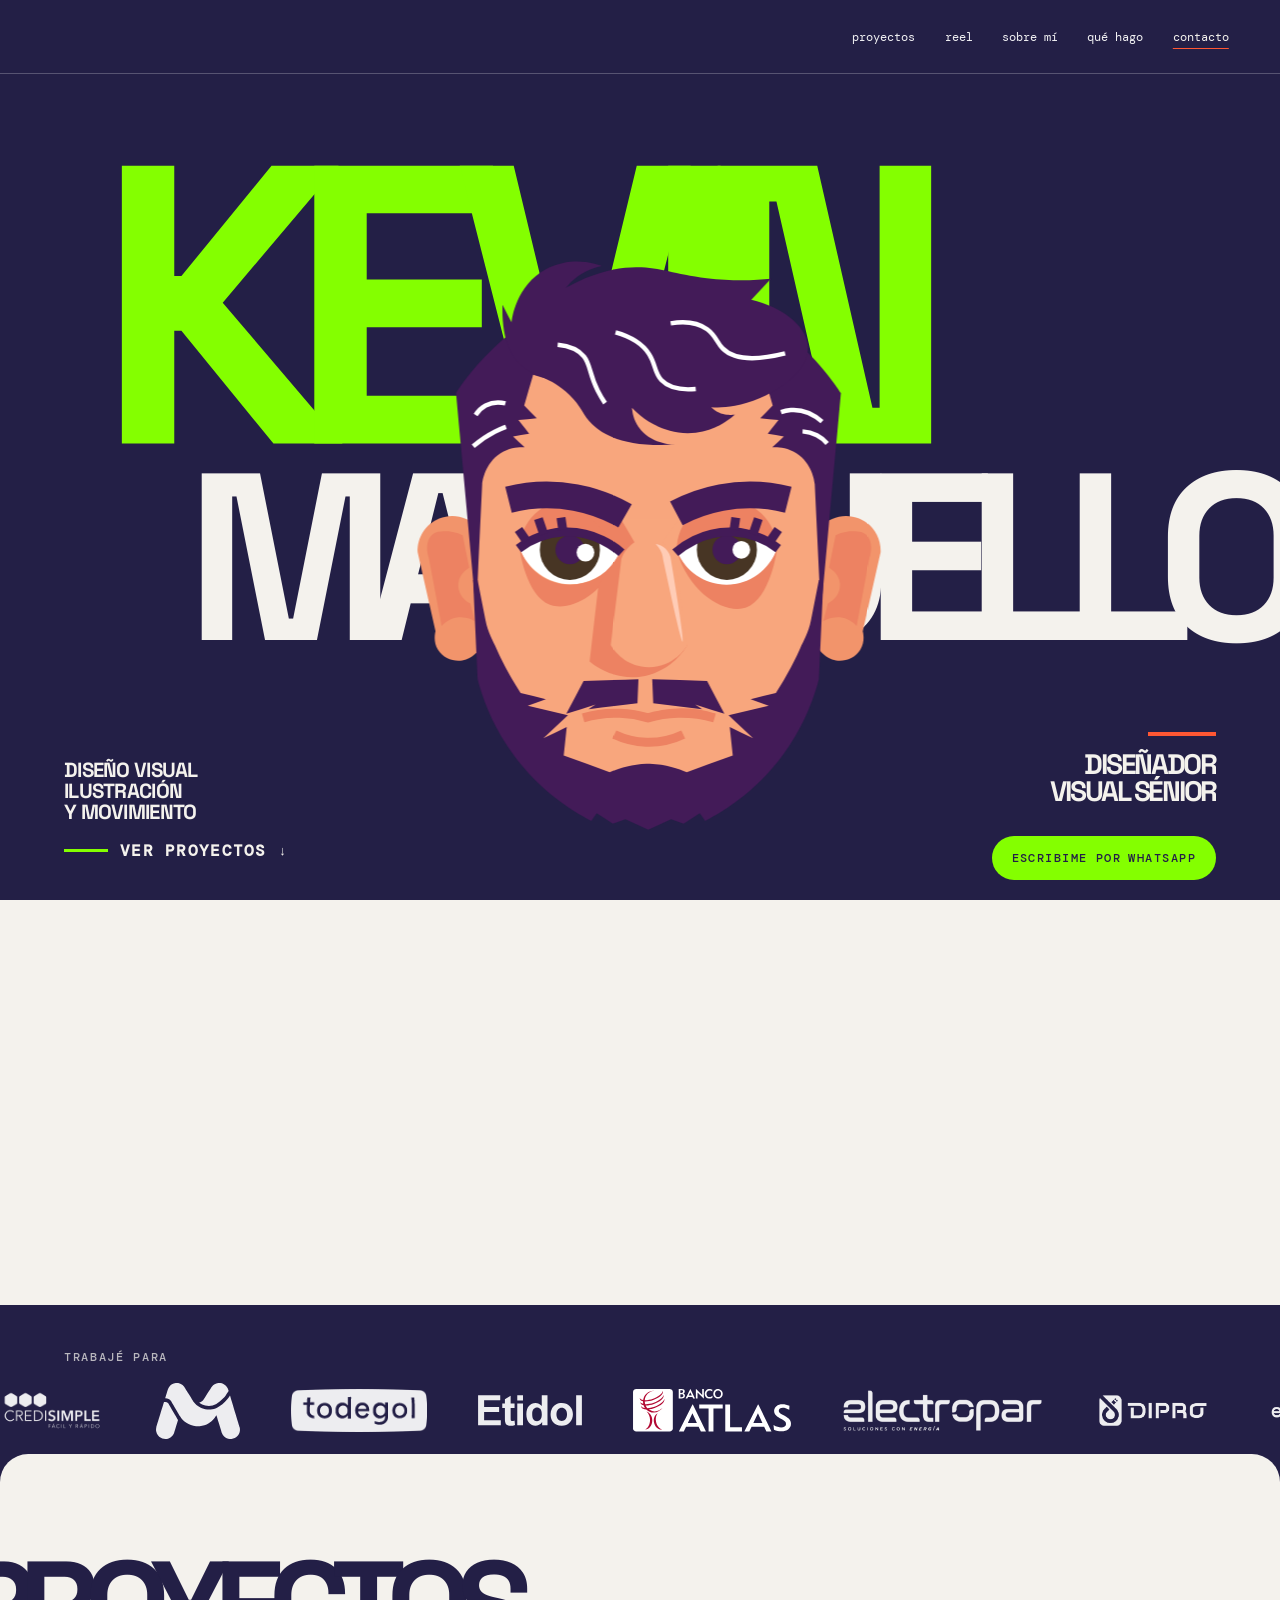
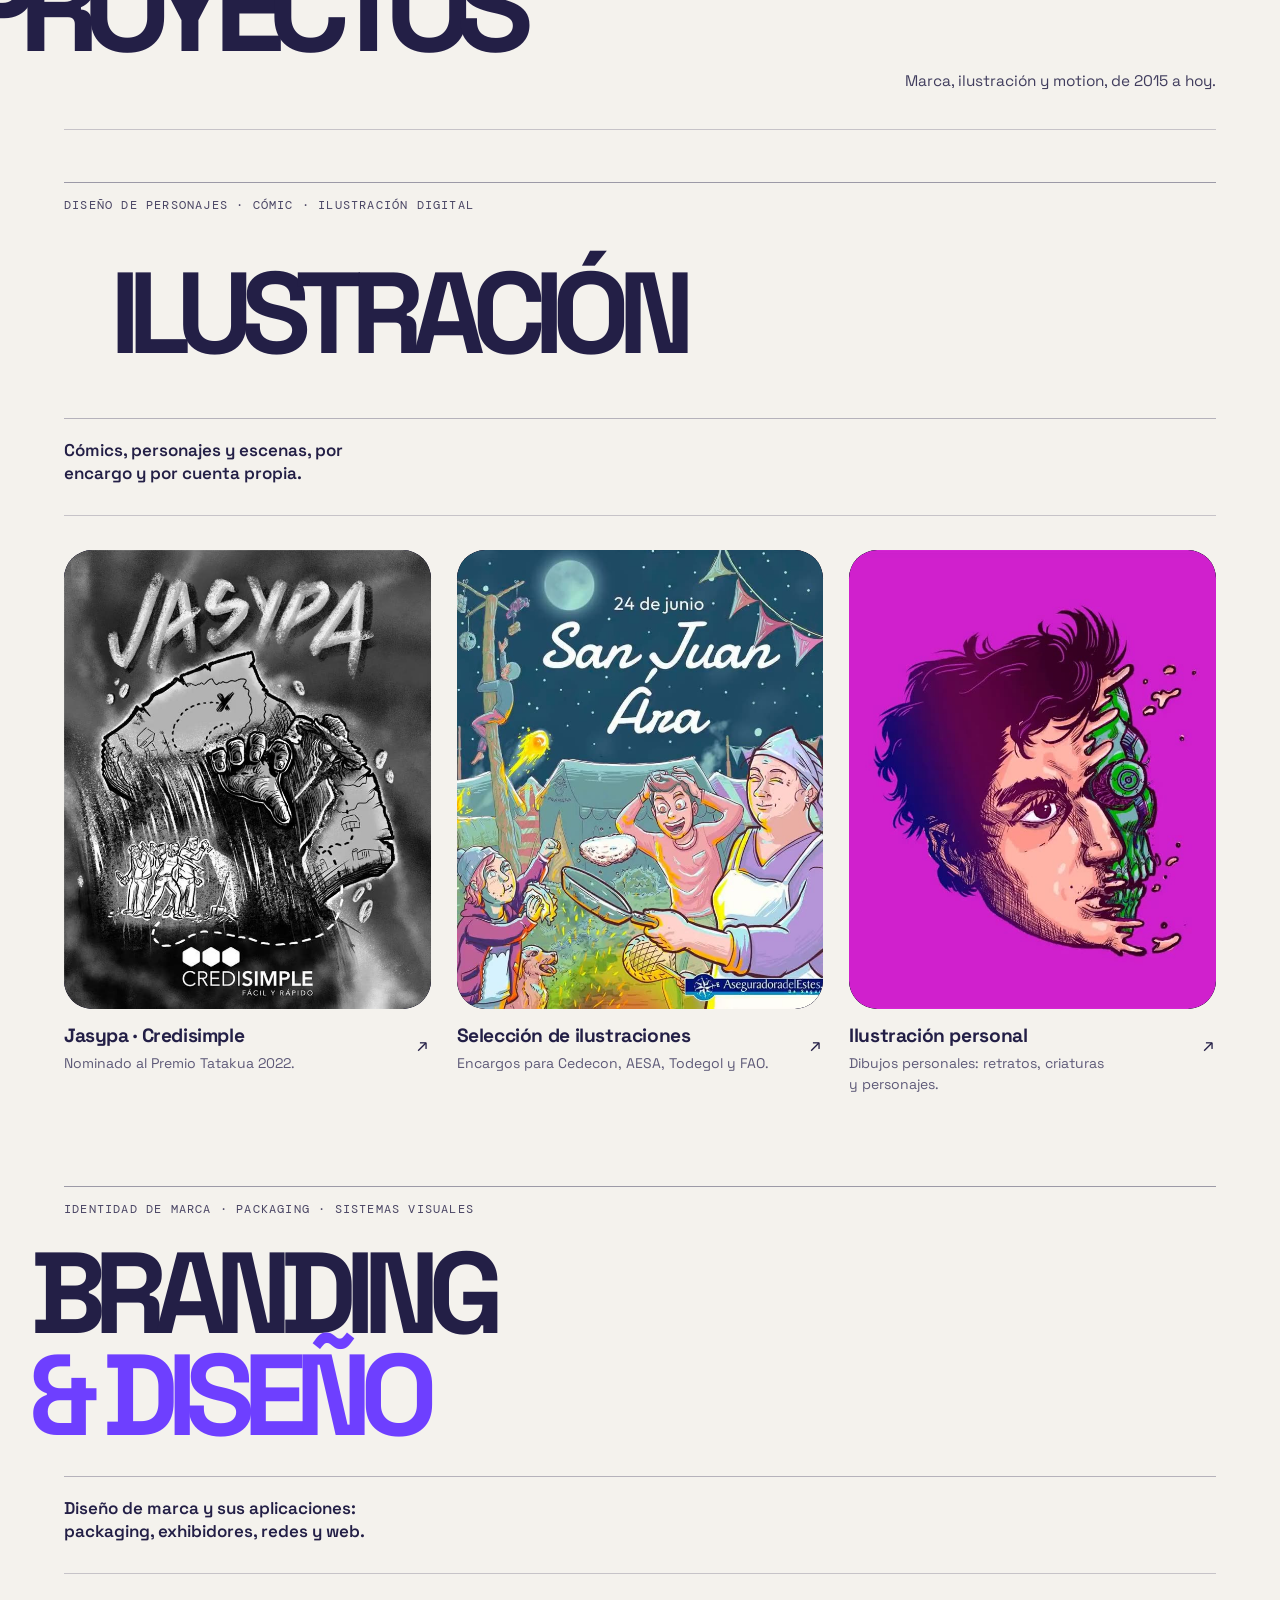
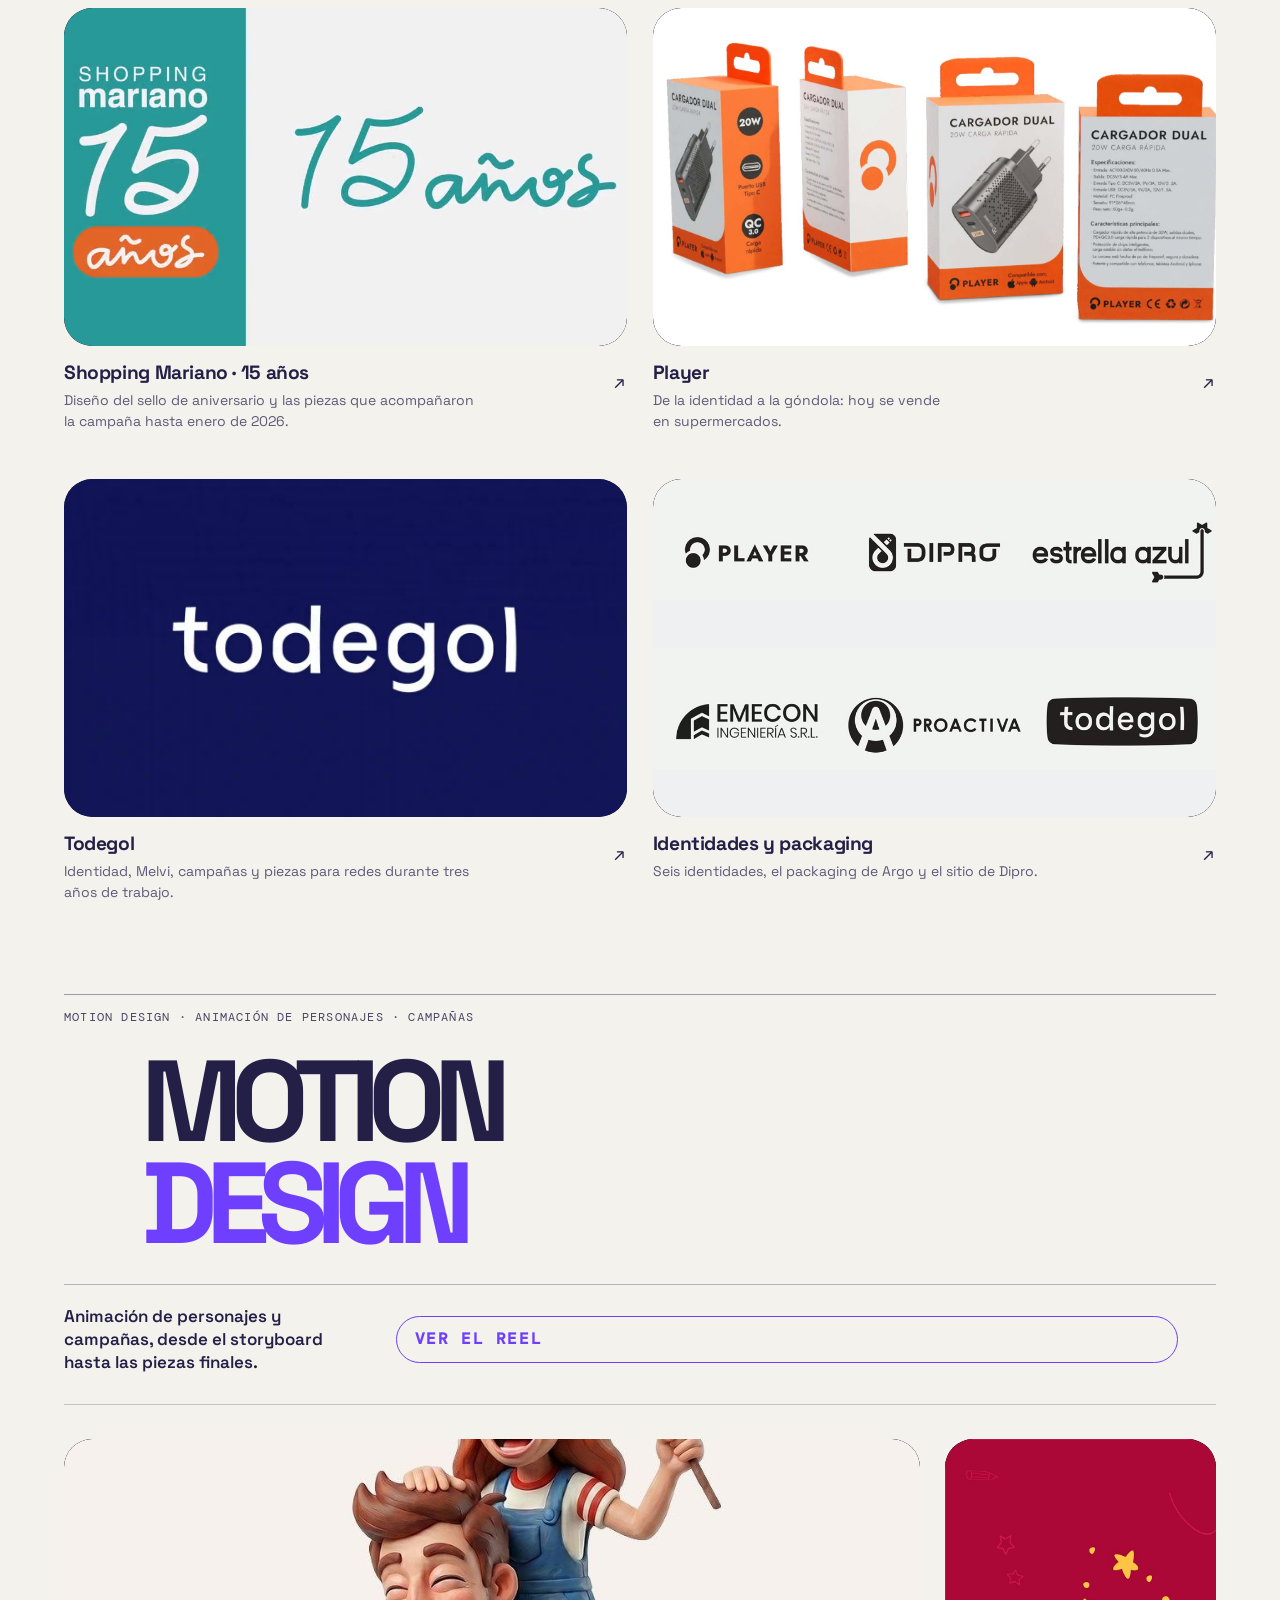
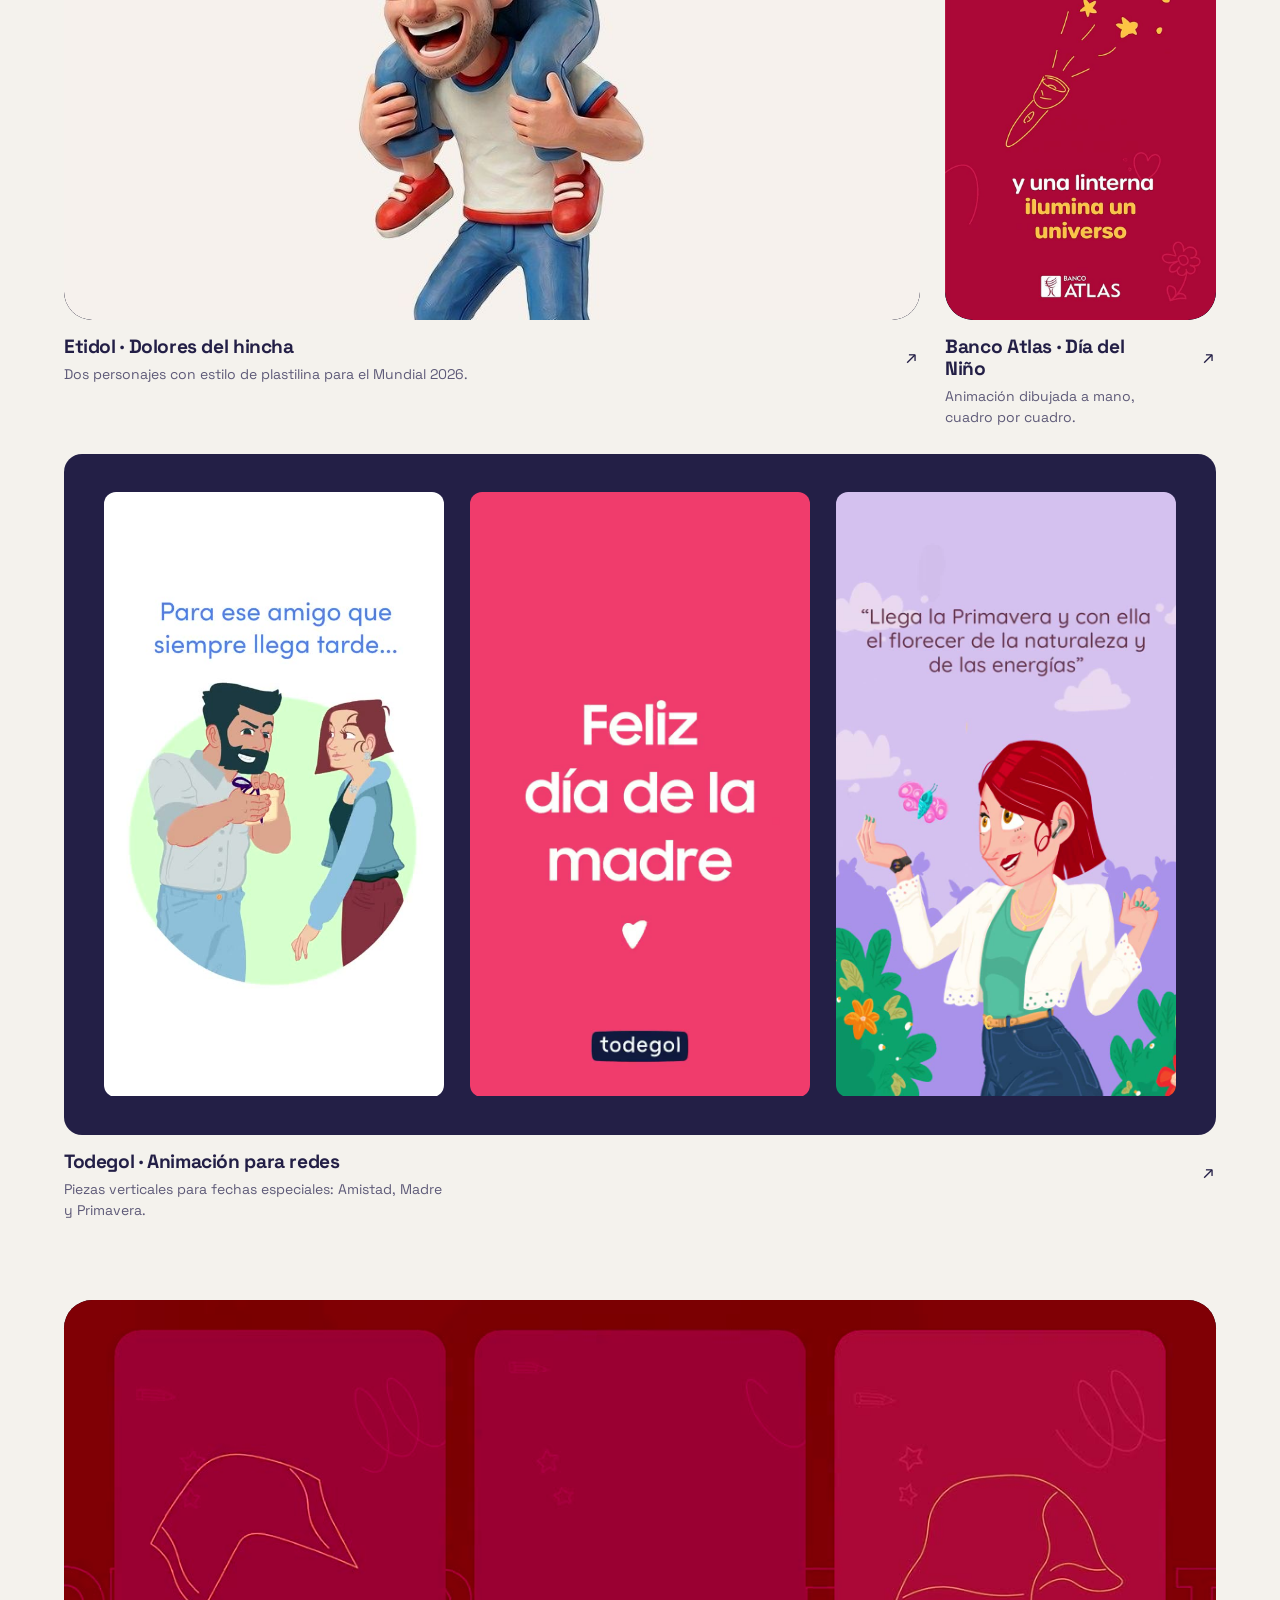
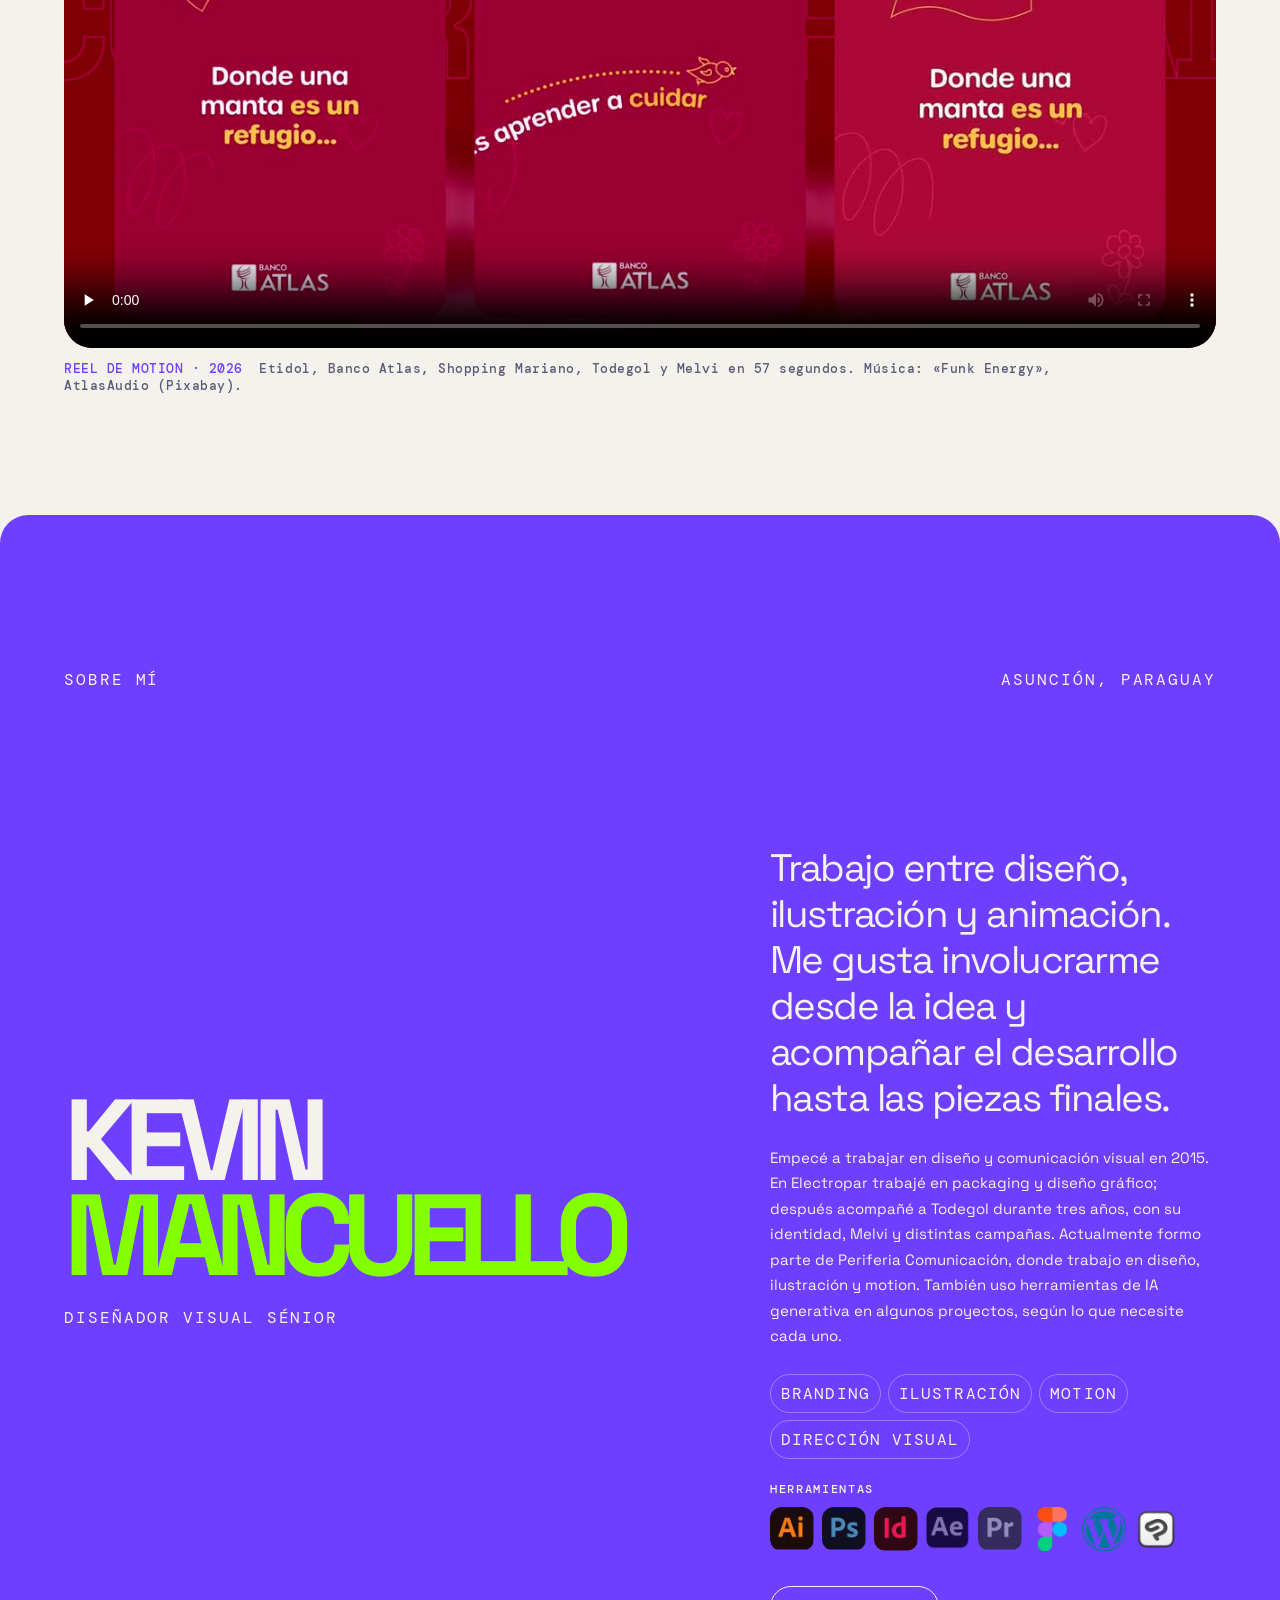
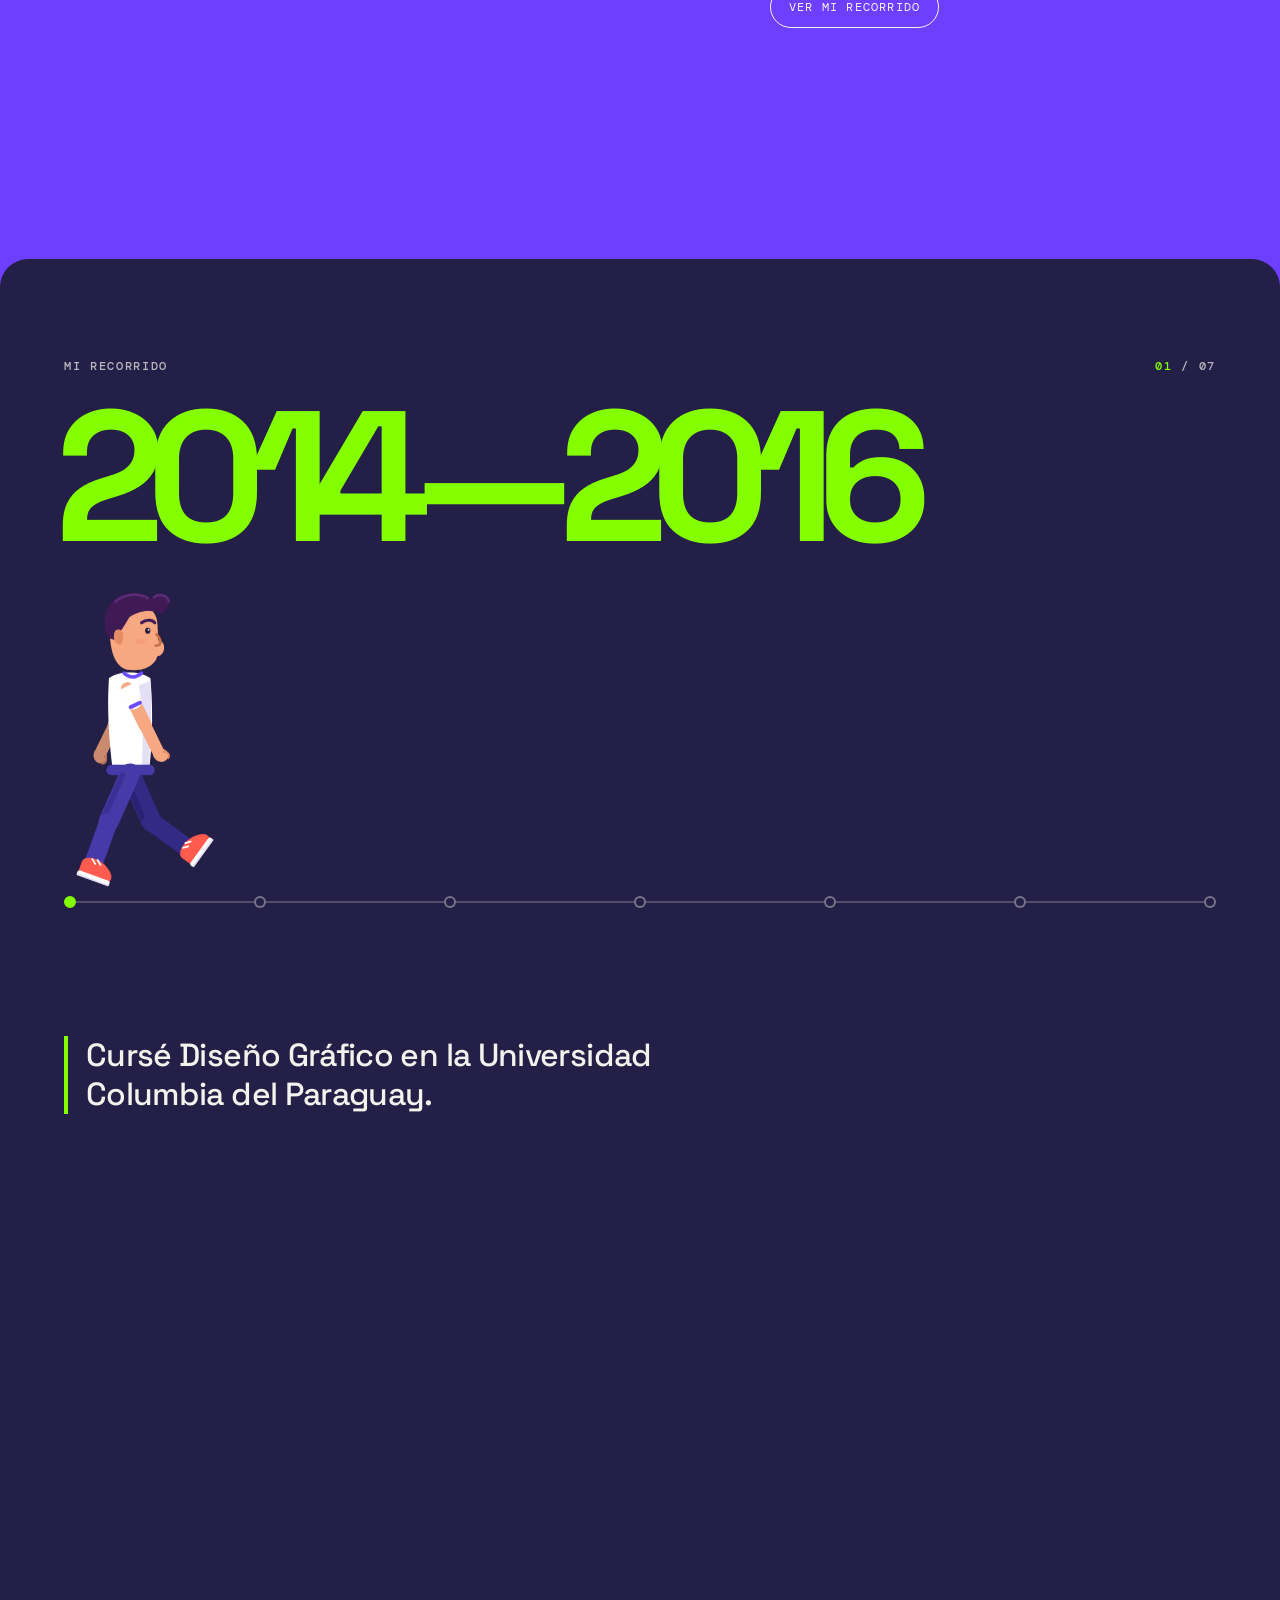
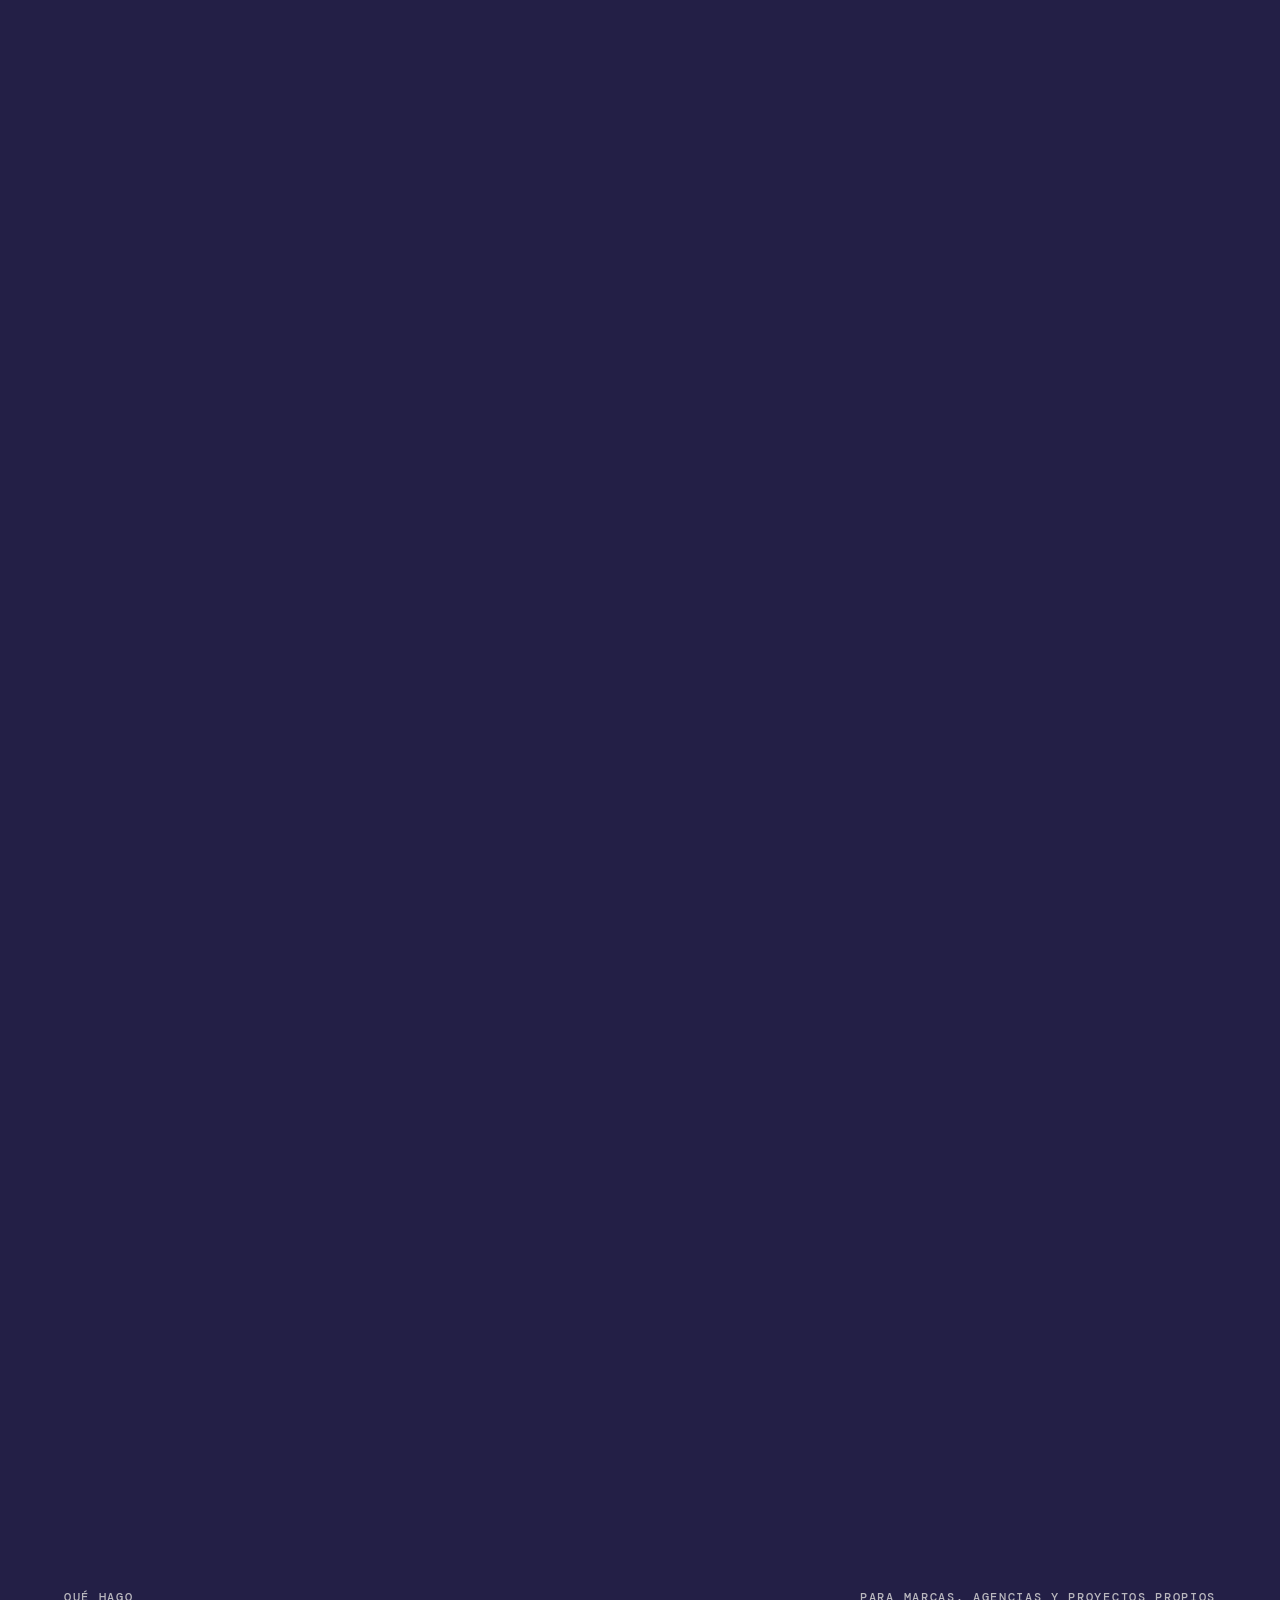
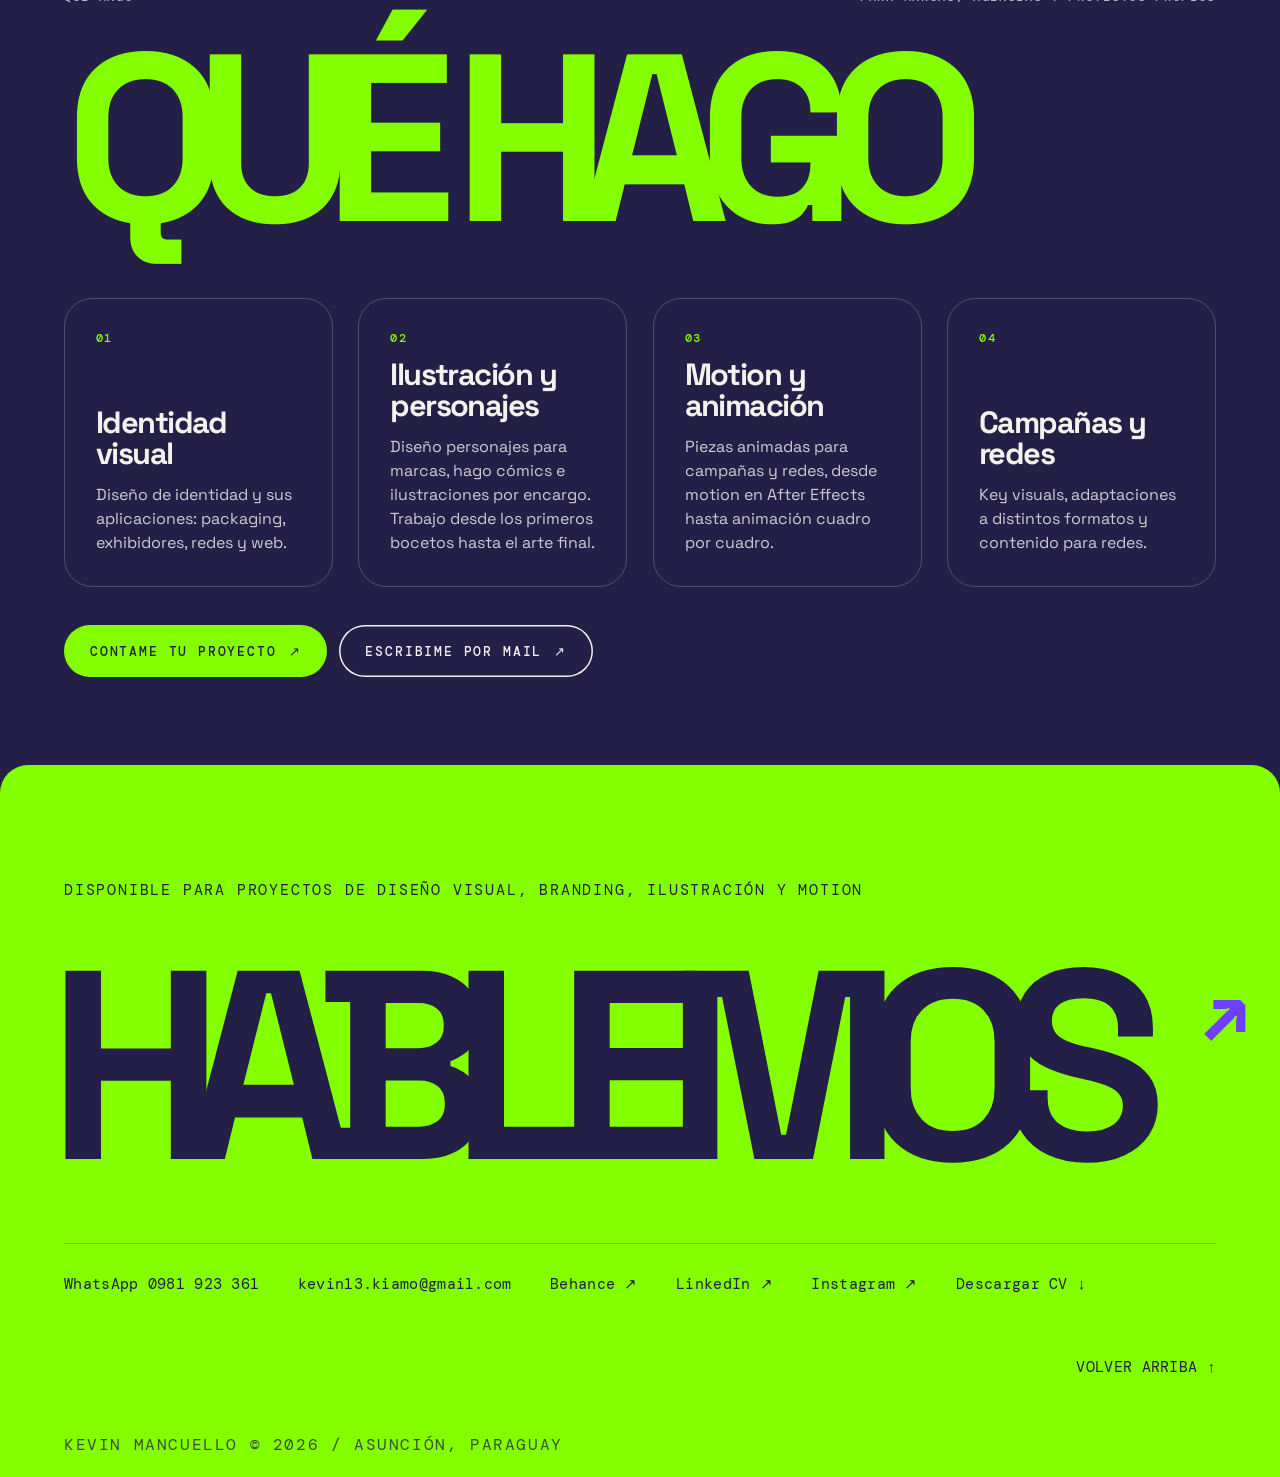
==== commit 71031305: "v130: crítica de Impeccable aplicada (portada y casos), WhatsApp como contacto principal, sin etique" ====
--- a/preview/index.html
+++ b/preview/index.html
@@ -55,9 +55,9 @@
   <link rel="preconnect" href="https://fonts.googleapis.com">
   <link rel="preconnect" href="https://fonts.gstatic.com" crossorigin>
   <link href="https://fonts.googleapis.com/css2?family=DM+Mono:wght@400;500&family=Space+Grotesk:wght@400;500;600;700&display=swap" rel="stylesheet">
-  <link rel="stylesheet" href="styles.css?v=20261112-125">
-  <script src="script.js?v=20261112-125" defer></script>
-  <script src="personaje.js?v=20261112-125" defer></script>
+  <link rel="stylesheet" href="styles.css?v=20261112-129">
+  <script src="script.js?v=20261112-129" defer></script>
+  <script src="personaje.js?v=20261112-129" defer></script>
 </head>
 <body>
   <canvas class="fluid-cursor" id="fluid-cursor" aria-hidden="true"></canvas>
@@ -108,19 +108,27 @@
       </div>
 
       <a class="hero-scroll" href="#works"><span class="scroll-line"></span> VER PROYECTOS <span>↓</span></a>
+      <a class="hero-contact" href="https://wa.me/595981923361" target="_blank" rel="noreferrer"><span class="hc-pre">ESCRIBIME POR </span>WHATSAPP</a>
       
+    </section>
+
+    <section class="clients-band" aria-label="Clientes">
+      <div class="clients" role="region" aria-label="Clientes (tocá o presioná Enter para pausar el desplazamiento)" tabindex="0">
+        <p class="clients-label">TRABAJÉ PARA</p>
+        <div class="clients-track"><div class="clients-row"><img src="assets/clientes/credisimple.webp" width="240" height="100" alt="Credisimple" loading="lazy"><img src="assets/clientes/mariano.svg" width="2687" height="1793" alt="Shopping Mariano" loading="lazy"><img src="assets/clientes/todegol.webp" width="600" height="192" alt="Todegol" loading="lazy"><img src="assets/clientes/etidol.svg" width="280" height="83" alt="Etidol" loading="lazy"><img src="assets/clientes/banco-atlas.svg" width="192" height="53" alt="Banco Atlas" class="keep" loading="lazy"><img src="assets/clientes/electropar.webp" width="345" height="70" alt="Electropar" loading="lazy"><img src="assets/clientes/dipro.webp" width="802" height="291" alt="Dipro" loading="lazy"><img src="assets/clientes/estrella-azul.webp" width="922" height="308" alt="Estrella Azul" loading="lazy"><img src="assets/clientes/emecon.webp" width="722" height="240" alt="Emecon" loading="lazy"><img src="assets/clientes/verba.webp" width="722" height="240" alt="Verba" loading="lazy"><img src="assets/clientes/ma-natural.webp" width="600" height="650" alt="MA Natural" loading="lazy"></div><div class="clients-row" aria-hidden="true"><img src="assets/clientes/credisimple.webp" width="240" height="100" alt="" loading="lazy"><img src="assets/clientes/mariano.svg" width="2687" height="1793" alt="" loading="lazy"><img src="assets/clientes/todegol.webp" width="600" height="192" alt="" loading="lazy"><img src="assets/clientes/etidol.svg" width="280" height="83" alt="" loading="lazy"><img src="assets/clientes/banco-atlas.svg" width="192" height="53" alt="" class="keep" loading="lazy"><img src="assets/clientes/electropar.webp" width="345" height="70" alt="" loading="lazy"><img src="assets/clientes/dipro.webp" width="802" height="291" alt="" loading="lazy"><img src="assets/clientes/estrella-azul.webp" width="922" height="308" alt="" loading="lazy"><img src="assets/clientes/emecon.webp" width="722" height="240" alt="" loading="lazy"><img src="assets/clientes/verba.webp" width="722" height="240" alt="" loading="lazy"><img src="assets/clientes/ma-natural.webp" width="600" height="650" alt="" loading="lazy"></div></div>
+      </div>
     </section>
 
     <section class="works-section" id="works" data-fluid="tinta" data-fluid-color="#6E3FFF">
       <div class="works-heading">
-        <p class="eyebrow">SELECCIÓN / 2015—HOY</p>
+        
         <h2>PROYECTOS</h2>
-        <p class="works-intro">Una selección de trabajos en los que participé desde 2015.</p>
+        <p class="works-intro">Marca, ilustración y motion, de 2015 a&nbsp;hoy.</p>
       </div>
 
       <article class="discipline discipline-illustration" id="ilustracion" data-fluid="tinta" data-fluid-color="#6E3FFF">
         <div class="discipline-top">
-          <span class="discipline-number">01 / 03</span>
+          
           <span class="discipline-tools">DISEÑO DE PERSONAJES · CÓMIC · ILUSTRACIÓN DIGITAL</span>
         </div>
         <div class="discipline-main">
@@ -133,32 +141,27 @@
         </div>
         <div class="discipline-bottom">
           <p>Cómics, personajes y escenas, por encargo y por cuenta propia.</p>
-          <div class="discipline-projects">
-            <a href="casos/jasypa.html"><span>01</span> Jasypa · Credisimple </a>
-            <a href="casos/ilustracion.html#seleccion"><span>02</span> Selección de ilustraciones </a>
-            <a href="casos/ilustracion.html#personal"><span>03</span> Ilustración personal </a>
-          </div>
         </div>
       </article>
 
       <div class="project-shelf" id="illustration-projects">
         <article class="project-item project-item-dark" id="jasypa" style="--ar:4/5">
           <div class="project-visual has-img visual-jasypa"><span class="visual-overline">CREDISIMPLE / HALLOWEEN</span><strong>JASYPA</strong><span class="visual-foot">CÓMIC + PERSONAJES / 2021</span><i>✳</i><video class="project-img" data-loop src="assets/video/jasypa_v.mp4" poster="assets/work/jasypa_v.jpg" muted loop playsinline preload="none" aria-label="Portada de una entrega del cómic Jasypa para Credisimple"></video></div>
-          <div class="project-caption"><div><small>01 / CÓMIC Y PERSONAJES · 2021</small><h4>Jasypa · Credisimple</h4><p>Nominado al Premio Tatakua 2022.</p></div><a class="project-link" href="casos/jasypa.html" aria-label="Ver el caso Jasypa · Credisimple">↗</a></div>
+          <div class="project-caption"><div><h4>Jasypa · Credisimple</h4><p>Nominado al Premio Tatakua 2022.</p></div><a class="project-link" href="casos/jasypa.html" aria-label="Ver el caso Jasypa · Credisimple">↗</a></div>
         </article>
         <article class="project-item" id="sel" style="--ar:4/5">
           <div class="project-visual has-img visual-selection"><span class="visual-overline">ESTUDIOS VISUALES</span><strong>SELECCIÓN<br>DE ILUSTRACIONES</strong><span class="visual-foot">ESCENAS / PERSONAJES / CÓMICS</span><i class="selection-shape"></i><video class="project-img" data-loop src="assets/video/seleccion_v.mp4" poster="assets/work/seleccion_v.jpg" muted loop playsinline preload="none" aria-label="Ilustración San Juan Ára"></video></div>
-          <div class="project-caption"><div><small>02 / SELECCIÓN</small><h4>Selección de ilustraciones</h4><p>Encargos para Cedecon, AESA, Todegol y FAO.</p></div><a class="project-link" href="casos/ilustracion.html#seleccion" aria-label="Ver la selección de ilustraciones">↗</a></div>
+          <div class="project-caption"><div><h4>Selección de ilustraciones</h4><p>Encargos para Cedecon, AESA, Todegol y FAO.</p></div><a class="project-link" href="casos/ilustracion.html#seleccion" aria-label="Ver la selección de ilustraciones">↗</a></div>
         </article>
         <article class="project-item" id="sel2" style="--ar:4/5">
           <div class="project-visual has-img visual-personal"><span class="visual-overline">OBRA PERSONAL</span><strong>RETRATOS,<br>CRIATURAS<br>Y PERSONAJES</strong><span class="visual-foot">EXPLORACIÓN PERSONAL</span><i class="personal-shape"></i><video class="project-img" data-loop src="assets/video/personal_v.mp4" poster="assets/work/personal_v.jpg" muted loop playsinline preload="none" aria-label="Retrato ilustrado Cyborg, obra personal"></video></div>
-          <div class="project-caption"><div><small>03 / OBRA PERSONAL</small><h4>Ilustración personal</h4><p>Dibujos personales: retratos, criaturas y personajes.</p></div><a class="project-link" href="casos/ilustracion.html#personal" aria-label="Ver la ilustración personal">↗</a></div>
+          <div class="project-caption"><div><h4>Ilustración personal</h4><p>Dibujos personales: retratos, criaturas y personajes.</p></div><a class="project-link" href="casos/ilustracion.html#personal" aria-label="Ver la ilustración personal">↗</a></div>
         </article>
       </div>
 
       <article class="discipline discipline-branding" id="branding" data-fluid="contorno" data-fluid-color="#6E3FFF">
         <div class="discipline-top">
-          <span class="discipline-number">02 / 03</span>
+          
           <span class="discipline-tools">IDENTIDAD DE MARCA · PACKAGING · SISTEMAS VISUALES</span>
         </div>
         <div class="discipline-main">
@@ -171,37 +174,31 @@
         </div>
         <div class="discipline-bottom">
           <p>Diseño de marca y sus aplicaciones: packaging, exhibidores, redes y web.</p>
-          <div class="discipline-projects">
-            <a href="casos/mariano.html"><span>01</span> Shopping Mariano · 15 años </a>
-            <a href="casos/player.html"><span>02</span> Player </a>
-            <a href="casos/todegol.html"><span>03</span> Todegol </a>
-            <a href="casos/branding.html"><span>04</span> Identidades y packaging </a>
-          </div>
         </div>
       </article>
 
       <div class="project-shelf" id="branding-projects">
         <article class="project-item" id="mariano1" style="--ar:5/3">
           <div class="project-visual has-img visual-mariano"><span class="visual-overline">SHOPPING MARIANO</span><strong>15<span> AÑOS</span></strong><span class="visual-foot">SELLO Y SISTEMA VISUAL / 2025</span><i></i><video class="project-img" data-loop src="assets/video/mariano_loop.mp4?v=78" poster="assets/work/mariano.jpg" muted loop playsinline preload="none" aria-label="Sello de 15 años de Shopping Mariano aplicado en papelería, termo y bolsa"></video></div>
-          <div class="project-caption"><div><small>01 / SELLO Y SISTEMA VISUAL · 2025</small><h4>Shopping Mariano · 15 años</h4><p>Diseño del sello de aniversario y las piezas que acompañaron la campaña hasta enero de 2026.</p></div><a class="project-link" href="casos/mariano.html" aria-label="Ver el caso Shopping Mariano · 15 años">↗</a></div>
+          <div class="project-caption"><div><h4>Shopping Mariano · 15 años</h4><p>Diseño del sello de aniversario y las piezas que acompañaron la campaña hasta enero de 2026.</p></div><a class="project-link" href="casos/mariano.html" aria-label="Ver el caso Shopping Mariano · 15 años">↗</a></div>
         </article>
         <article class="project-item" id="player" style="--ar:5/3">
           <div class="project-visual has-img visual-player"><span class="visual-overline">IDENTIDAD / PACKAGING</span><strong>PLAYER</strong><span class="visual-foot">2022</span><i></i><img class="project-img" src="assets/work/player.jpg" width="1600" height="952" alt="Packaging de la línea de cargadores Player" loading="lazy" decoding="async"></div>
-          <div class="project-caption"><div><small>02 / IDENTIDAD Y PACKAGING · 2022</small><h4>Player</h4><p>De la identidad a la góndola: hoy se vende en supermercados.</p></div><a class="project-link" href="casos/player.html" aria-label="Ver el caso Player">↗</a></div>
+          <div class="project-caption"><div><h4>Player</h4><p>De la identidad a la góndola: hoy se vende en supermercados.</p></div><a class="project-link" href="casos/player.html" aria-label="Ver el caso Player">↗</a></div>
         </article>
         <article class="project-item" id="todegol1" style="--ar:5/3">
           <div class="project-visual has-img visual-todegol"><span class="visual-overline">MARCA / CAMPAÑAS</span><strong>TODEGOL</strong><span class="visual-foot">2022—2025</span><i>MELVI</i><video class="project-img" data-loop src="assets/video/todegol_behance.mp4" poster="assets/video/todegol_behance_poster.jpg" muted loop playsinline preload="none" aria-label="Animación del logo de Todegol"></video></div>
-          <div class="project-caption"><div><small>03 / MARCA, PERSONAJE Y CAMPAÑAS</small><h4>Todegol</h4><p>Identidad, Melvi, campañas y piezas para redes durante tres años de trabajo.</p></div><a class="project-link" href="casos/todegol.html" aria-label="Ver el caso Todegol">↗</a></div>
+          <div class="project-caption"><div><h4>Todegol</h4><p>Identidad, Melvi, campañas y piezas para redes durante tres años de trabajo.</p></div><a class="project-link" href="casos/todegol.html" aria-label="Ver el caso Todegol">↗</a></div>
         </article>
         <article class="project-item" id="branding-sel" style="--ar:5/3">
           <div class="project-visual has-img visual-branding"><span class="visual-overline">IDENTIDADES / PACKAGING / WEB</span><img class="project-img" src="assets/work/branding.jpg" alt="Logofolio: Player, Dipro, Estrella Azul, Emecon, Proactiva y Todegol en negro" loading="lazy" decoding="async" width="1000" height="600"></div>
-          <div class="project-caption"><div><small>04 / SELECCIÓN DE BRANDING</small><h4>Identidades y packaging</h4><p>Seis identidades, el packaging de Argo y el sitio de Dipro.</p></div><a class="project-link" href="casos/branding.html" aria-label="Ver la selección de branding">↗</a></div>
+          <div class="project-caption"><div><h4>Identidades y packaging</h4><p>Seis identidades, el packaging de Argo y el sitio de Dipro.</p></div><a class="project-link" href="casos/branding.html" aria-label="Ver la selección de branding">↗</a></div>
         </article>
       </div>
 
       <article class="discipline discipline-motion" id="motion" data-fluid="negativo">
         <div class="discipline-top">
-          <span class="discipline-number">03 / 03</span>
+          
           <span class="discipline-tools">MOTION DESIGN · ANIMACIÓN DE PERSONAJES · CAMPAÑAS</span>
         </div>
         <div class="discipline-main">
@@ -214,11 +211,6 @@
         </div>
         <div class="discipline-bottom">
           <p>Animación de personajes y campañas, desde el storyboard hasta las piezas finales.</p>
-          <div class="discipline-projects">
-            <a href="casos/etidol.html"><span>01</span> Etidol · Dolores del hincha </a>
-            <a href="casos/atlas.html"><span>02</span> Banco Atlas · Día del Niño </a>
-            <a href="casos/todegol.html#motion"><span>03</span> Todegol · Animación para redes </a>
-          </div>
           <a class="watch-link" href="#reel">VER EL REEL </a>
         </div>
       </article>
@@ -226,11 +218,11 @@
       <div class="project-shelf project-shelf-two" id="motion-projects">
         <article class="project-item" id="etidol1" style="--ar:16/9">
           <div class="project-visual has-img visual-etidol"><span class="visual-overline">ETIDOL / SPOT DE TV</span><strong>DOLORES<br>DEL HINCHA</strong><span class="visual-foot">PERSONAJES Y ANIMACIÓN / 2026</span><i>✳</i><video class="project-img" data-loop src="assets/video/etidol_loop.mp4" poster="assets/work/etidol.jpg" muted loop playsinline preload="none" aria-label="Sufrino y Dolores, personajes en plastilina de la campaña Dolores del hincha"></video></div>
-          <div class="project-caption"><div><small>01 / PERSONAJES Y ANIMACIÓN · 2026</small><h4>Etidol · Dolores del hincha</h4><p>Dos personajes en plastilina para el Mundial 2026.</p></div><a class="project-link" href="casos/etidol.html" aria-label="Ver el caso Etidol · Dolores del hincha">↗</a></div>
+          <div class="project-caption"><div><h4>Etidol · Dolores del hincha</h4><p>Dos personajes con estilo de plastilina para el Mundial 2026.</p></div><a class="project-link" href="casos/etidol.html" aria-label="Ver el caso Etidol · Dolores del hincha">↗</a></div>
         </article>
         <article class="project-item" id="atlas1" style="--ar:9/16">
           <div class="project-visual has-img visual-atlas"><span class="visual-overline">BANCO ATLAS</span><strong>DÍA<br>DEL NIÑO</strong><span class="visual-foot">ILUSTRACIÓN Y ANIMACIÓN A MANO / 2026</span><i></i><video class="project-img" data-loop src="assets/video/atlas_loop.mp4" poster="assets/work/atlas.jpg" muted loop playsinline preload="none" aria-label="Fotograma de la animación del Día del Niño de Banco Atlas"></video></div>
-          <div class="project-caption"><div><small>02 / ILUSTRACIÓN Y ANIMACIÓN · 2026</small><h4>Banco Atlas · Día del Niño</h4><p>Animación dibujada a mano, cuadro por cuadro.</p></div><a class="project-link" href="casos/atlas.html" aria-label="Ver el caso Banco Atlas · Día del Niño">↗</a></div>
+          <div class="project-caption"><div><h4>Banco Atlas · Día del Niño</h4><p>Animación dibujada a mano, cuadro por cuadro.</p></div><a class="project-link" href="casos/atlas.html" aria-label="Ver el caso Banco Atlas · Día del Niño">↗</a></div>
         </article>
         <article class="project-item project-item-wide" id="todegol-motion">
           <div class="motion-trio">
@@ -238,20 +230,20 @@
             <video data-loop src="assets/video/todegol_madre.mp4" poster="assets/video/todegol_madre_poster.jpg" muted loop playsinline preload="none" aria-label="Animación del Día de la Madre para Todegol"></video>
             <video data-loop src="assets/video/todegol_primavera.mp4" poster="assets/video/todegol_primavera_poster.jpg" muted loop playsinline preload="none" aria-label="Animación del Día de la Primavera y la Juventud para Todegol"></video>
           </div>
-          <div class="project-caption"><div><small>03 / ANIMACIÓN CUADRO POR CUADRO · 2022—2025</small><h4>Todegol · Animación para redes</h4><p>Piezas verticales para fechas especiales: Amistad, Madre y Primavera.</p></div><a class="project-link" href="casos/todegol.html#motion" aria-label="Ver las animaciones de Todegol">↗</a></div>
+          <div class="project-caption"><div><h4>Todegol · Animación para redes</h4><p>Piezas verticales para fechas especiales: Amistad, Madre y Primavera.</p></div><a class="project-link" href="casos/todegol.html#motion" aria-label="Ver las animaciones de Todegol">↗</a></div>
         </article>
       </div>
       <figure class="motion-reel" id="reel">
-        <video src="assets/video/reel_2026.mp4?v=101" poster="assets/video/reel_2026_poster.jpg?v=101" controls playsinline preload="none" aria-label="Reel de motion 2026"></video>
+        <video src="assets/video/reel_2026.mp4?v=101" poster="assets/video/reel_2026_poster_atlas.jpg?v=126" controls playsinline preload="none" aria-label="Reel de motion 2026"></video>
         <figcaption><b>REEL DE MOTION · 2026</b> Etidol, Banco Atlas, Shopping Mariano, Todegol y Melvi en 57 segundos. Música: «Funk Energy», AtlasAudio (Pixabay).</figcaption>
       </figure>
     </section>
 
     <section class="about-section" id="about" data-fluid="tinta" data-fluid-color="#231F46">
-      <div class="about-topline"><span>SOBRE MÍ / 04</span><span>ASUNCIÓN, PARAGUAY</span></div>
+      <div class="about-topline"><span>SOBRE MÍ</span><span>ASUNCIÓN, PARAGUAY</span></div>
       <div class="about-layout">
         <div class="about-heading">
-          <p class="about-kicker">UN POCO<br>SOBRE MÍ</p>
+
           <h2>KEVIN<br><span>MANCUELLO</span></h2>
           <p class="about-signature">DISEÑADOR VISUAL SÉNIOR</p>
         </div>
@@ -279,7 +271,7 @@
 
     <section class="journey" id="recorrido" aria-labelledby="journey-title" data-fluid="negativo">
       <div class="journey-pin">
-        <div class="journey-top"><span id="journey-title">MI RECORRIDO / 06</span><span class="journey-count"><b>01</b> / 07</span></div>
+        <div class="journey-top"><span id="journey-title">MI RECORRIDO</span><span class="journey-count"><b>01</b> / 07</span></div>
         <ol class="journey-steps">
           <li data-age="0"><h3>2014—2016</h3><p>Cursé Diseño Gráfico en la Universidad Columbia del Paraguay.</p></li>
           <li data-age="0"><h3>2015</h3><p>Inicio de mi recorrido profesional en diseño y comunicación visual.</p></li>
@@ -297,7 +289,7 @@
     </section>
 
     <section class="services" id="servicios" aria-labelledby="services-title" data-fluid="contorno" data-fluid-color="#84FF00">
-      <div class="services-top"><span>QUÉ HAGO / 05</span><span>PARA MARCAS, AGENCIAS Y PROYECTOS PROPIOS</span></div>
+      <div class="services-top"><span>QUÉ HAGO</span><span>PARA MARCAS, AGENCIAS Y PROYECTOS PROPIOS</span></div>
       <h2 id="services-title">QUÉ HAGO</h2>
       <ol class="services-list">
         <li><b>01</b><h3>Identidad visual</h3><p>Diseño de identidad y sus aplicaciones: packaging, exhibidores, redes y web.</p></li>
@@ -306,19 +298,15 @@
         <li><b>04</b><h3>Campañas y redes</h3><p>Key visuals, adaptaciones a distintos formatos y contenido para redes.</p></li>
       </ol>
       <div class="services-ctas"><a class="services-cta" href="https://wa.me/595981923361" target="_blank" rel="noreferrer">CONTAME TU PROYECTO <span>↗</span></a><a class="services-cta services-cta-alt" href="mailto:kevin13.kiamo@gmail.com">ESCRIBIME POR MAIL <span>↗</span></a></div>
-      <div class="clients" role="region" aria-label="Clientes (tocá o presioná Enter para pausar el desplazamiento)" tabindex="0">
-        <p class="clients-label">TRABAJÉ PARA</p>
-        <div class="clients-track"><div class="clients-row"><img src="assets/clientes/credisimple.webp" width="240" height="100" alt="Credisimple" loading="lazy"><img src="assets/clientes/mariano.svg" width="2687" height="1793" alt="Shopping Mariano" loading="lazy"><img src="assets/clientes/todegol.webp" width="600" height="192" alt="Todegol" loading="lazy"><img src="assets/clientes/etidol.svg" width="280" height="83" alt="Etidol" loading="lazy"><img src="assets/clientes/banco-atlas.svg" width="192" height="53" alt="Banco Atlas" class="keep" loading="lazy"><img src="assets/clientes/electropar.webp" width="345" height="70" alt="Electropar" loading="lazy"><img src="assets/clientes/dipro.webp" width="802" height="291" alt="Dipro" loading="lazy"><img src="assets/clientes/estrella-azul.webp" width="922" height="308" alt="Estrella Azul" loading="lazy"><img src="assets/clientes/emecon.webp" width="722" height="240" alt="Emecon" loading="lazy"><img src="assets/clientes/verba.webp" width="722" height="240" alt="Verba" loading="lazy"><img src="assets/clientes/ma-natural.webp" width="600" height="650" alt="MA Natural" loading="lazy"></div><div class="clients-row" aria-hidden="true"><img src="assets/clientes/credisimple.webp" width="240" height="100" alt="" loading="lazy"><img src="assets/clientes/mariano.svg" width="2687" height="1793" alt="" loading="lazy"><img src="assets/clientes/todegol.webp" width="600" height="192" alt="" loading="lazy"><img src="assets/clientes/etidol.svg" width="280" height="83" alt="" loading="lazy"><img src="assets/clientes/banco-atlas.svg" width="192" height="53" alt="" class="keep" loading="lazy"><img src="assets/clientes/electropar.webp" width="345" height="70" alt="" loading="lazy"><img src="assets/clientes/dipro.webp" width="802" height="291" alt="" loading="lazy"><img src="assets/clientes/estrella-azul.webp" width="922" height="308" alt="" loading="lazy"><img src="assets/clientes/emecon.webp" width="722" height="240" alt="" loading="lazy"><img src="assets/clientes/verba.webp" width="722" height="240" alt="" loading="lazy"><img src="assets/clientes/ma-natural.webp" width="600" height="650" alt="" loading="lazy"></div></div>
-      </div>
     </section>
   </main>
 
   <footer class="footer" id="contact" data-fluid="contorno" data-fluid-color="#231F46">
     <div class="footer-topline"><span class="footer-available">DISPONIBLE PARA PROYECTOS DE DISEÑO VISUAL, BRANDING, ILUSTRACIÓN Y MOTION</span></div>
-    <a class="footer-email" href="mailto:kevin13.kiamo@gmail.com">HABLEMOS<span>↗</span></a>
+    <a class="footer-email" href="https://wa.me/595981923361" target="_blank" rel="noreferrer" aria-label="Hablemos por WhatsApp">HABLEMOS<span>↗</span></a>
     <div class="footer-links">
+      <a href="https://wa.me/595981923361" target="_blank" rel="noreferrer">WhatsApp 0981 923 361</a>
       <a href="mailto:kevin13.kiamo@gmail.com">kevin13.kiamo@gmail.com</a>
-      <a href="https://wa.me/595981923361" target="_blank" rel="noreferrer">WhatsApp 0981 923 361</a>
       <a href="https://www.behance.net/kevinmancuello" target="_blank" rel="noreferrer">Behance ↗</a>
       <a href="https://www.linkedin.com/in/kevin-mancuello-501b52149/" target="_blank" rel="noreferrer">LinkedIn ↗</a>
       <a href="https://www.instagram.com/kmancuello/" target="_blank" rel="noreferrer">Instagram ↗</a>
@@ -328,4 +316,4 @@
     <p class="footer-copyright">KEVIN MANCUELLO © 2026 / ASUNCIÓN, PARAGUAY</p>
   </footer>
 </body>
-</html>+</html>
--- a/preview/styles.css
+++ b/preview/styles.css
@@ -17,7 +17,7 @@
 body{margin:0;background:var(--paper);color:var(--ink);font-family:var(--display);-webkit-font-smoothing:antialiased}
 a{color:inherit;text-decoration:none}
 button{font:inherit}
-.skip-link{position:fixed;z-index:100;top:10px;left:10px;padding:12px 16px;background:var(--plum);color:var(--paper);font:11px var(--mono);transform:translateY(-160%);transition:transform .2s}
+.skip-link{position:fixed;z-index:100;top:10px;left:10px;padding:12px 16px;background:var(--plum);color:var(--paper);font:12px var(--mono);transform:translateY(-160%);transition:transform .2s}
 .skip-link:focus{transform:translateY(0)}
 ::selection{background:var(--plum);color:var(--peach)}
 .topbar{
@@ -1103,7 +1103,7 @@
 @media(hover:none),(max-width:680px){.avatar-hint{display:none!important}}
 @media(max-width:680px){.about-heading h2{font-size:min(17.5vw,78px)}.about-heading h2 span{font-size:1em}}
 /* mínimo legible de 11 px para rótulos monoespaciados (antes 7–9 px) */
-.hero-scroll,.discipline-number,.discipline-tools,.footer-copyright,.project-caption small,.eyebrow,.hero-meta,.hero-kicker,.about-topline,.location-line,.main-nav small,.footer-topline{font-size:max(11px,1em)!important}
+.hero-scroll,.discipline-number,.discipline-tools,.footer-copyright,.project-caption small,.eyebrow,.hero-meta,.hero-kicker,.about-topline,.location-line,.main-nav small,.footer-topline{font-size:max(12px,1em)!important}
 @media(max-width:680px){.hero-scroll,.discipline-number,.discipline-tools,.footer-copyright,.project-caption small,.eyebrow,.hero-meta,.hero-kicker,.about-topline,.footer-topline{font-size:11px!important}}
 .hero-role small,.discipline-projects a span,.watch-link,.about-signature,.about-tags span{font-size:max(11px,1em)}
 @media(max-width:680px){.hero-role small,.discipline-projects a span,.watch-link,.about-signature,.about-tags span{font-size:11px}}
@@ -1441,7 +1441,7 @@
 /* v117 — tarjetas de proyecto: jerarquía clara (rubro chico → título → bajada) y sin etiquetas repetidas sobre la imagen */
 .project-visual.has-img .visual-overline{display:none}
 .project-caption{padding:16px 0 0!important;gap:20px!important;align-items:flex-start}
-.project-caption small{display:block;font:500 11px/1.4 var(--mono,"DM Mono",monospace)!important;letter-spacing:.1em!important;text-transform:uppercase;color:var(--muted,#5E5A78)!important;margin:0 0 8px!important}
+.project-caption small{display:block;font:500 12px/1.4 var(--mono,"DM Mono",monospace)!important;letter-spacing:.1em!important;text-transform:uppercase;color:var(--muted,#5E5A78)!important;margin:0 0 8px!important}
 .project-caption h4{font-size:clamp(18px,1.5vw,22px)!important;line-height:1.15!important;letter-spacing:-.02em;margin:0 0 6px!important}
 .project-caption p{font-size:14px!important;line-height:1.5!important;max-width:46ch;margin:0!important;color:var(--muted,#5E5A78)}
 .project-caption .project-link{flex:none;margin-top:-2px}
@@ -1493,3 +1493,45 @@
 
 /* v125 — sin flechas decorativas: la lista de casos usa dos columnas (número y nombre) */
 .discipline-projects a{grid-template-columns:25px 1fr}
+
+/* v126 — celular y tableta: el rol con menos interletrado negativo para que se lea a 18 px */
+@media(max-width:1100px){.hero-role p{letter-spacing:-.05em}}
+/* v126 — piso de 12 px también en las etiquetas de «Sobre mí» y el botón de menú */
+.about-kicker,.about-tools-label,.lite-toggle,.about-link,.avatar-mini span{font-size:12px}
+
+/* v126 — crítica de portada: el botón de mail no pierde el texto en hover/foco; Sobre mí con texto sólido y menos apretado; menú táctil de 44 px */
+.services-cta-alt:hover,.services-cta-alt:focus-visible{background:var(--acid);color:var(--plum);box-shadow:none}
+.about-topline{opacity:1}
+.about-lead{letter-spacing:-.04em;line-height:1.2}
+.menu-toggle{min-height:44px;min-width:44px}
+
+/* v126 — contacto a mano desde la portada */
+.hero-contact{position:absolute;right:clamp(22px,5vw,76px);bottom:20px;z-index:9;display:inline-flex;align-items:center;min-height:44px;padding:0 20px;border-radius:999px;background:var(--acid);color:var(--plum);font:500 12px var(--mono);letter-spacing:.12em;transition:background .2s}
+.hero-contact:hover{background:#a6ff4d}
+.hero-contact:focus-visible{outline:2px solid var(--paper);outline-offset:3px}
+.hero.hands-open .hero-contact{opacity:0;visibility:hidden}
+@media(max-width:680px){.hero-contact{right:18px;left:auto;padding:0 16px}.hero-contact .hc-pre{display:none}}
+
+/* v126 — la cara flotante abre un menú ahí mismo, sin llevarte arriba */
+.mini-menu{position:fixed;right:clamp(14px,2.4vw,32px);bottom:calc(clamp(14px,2.4vw,32px) + clamp(58px,5vw,76px) + 12px);z-index:61;display:grid;min-width:220px;padding:8px;border-radius:20px;background:var(--plum);color:var(--paper);box-shadow:0 14px 32px rgba(20,16,50,.32);opacity:0;visibility:hidden;transform:translateY(8px);transition:opacity .18s ease-out,transform .18s ease-out,visibility 0s .18s}
+.mini-menu.is-open{opacity:1;visibility:visible;transform:none;transition:opacity .18s ease-out,transform .18s ease-out,visibility 0s}
+.mini-menu a{display:flex;align-items:center;min-height:44px;padding:0 14px;border-radius:12px;font:500 14px var(--mono);letter-spacing:.04em}
+.mini-menu a:hover,.mini-menu a:focus-visible{background:rgba(244,242,237,.1);outline:none}
+.mini-menu a:focus-visible{box-shadow:inset 0 0 0 2px var(--acid)}
+.mini-menu .mini-menu-cta{margin-top:6px;background:var(--acid);color:var(--plum)}
+.mini-menu .mini-menu-cta:hover,.mini-menu .mini-menu-cta:focus-visible{background:#a6ff4d}
+.mini-menu hr{border:0;border-top:1px solid rgba(244,242,237,.18);margin:6px 4px}
+@media(prefers-reduced-motion:reduce){.mini-menu,.mini-menu.is-open{transition:none;transform:none}}
+
+/* v126 — «Trabajé para» sube justo debajo de la portada: la prueba de trayectoria aparece antes */
+.clients-band{background:var(--plum);color:var(--paper);padding:clamp(28px,3.4vw,48px) 0}
+.clients-band .clients{margin:0;border-top:0;padding:0 0 0;overflow:hidden}
+.clients-band .clients-label{padding:0 clamp(22px,5vw,76px)}
+@media(min-width:681px){.hero-role{bottom:clamp(88px,10.5vh,104px)}}
+.hero-contact .hc-pre{margin-right:.6em}
+
+/* v127 — segunda crítica: menú rápido cerrado no bloquea toques; cara flotante y flecha de tarjeta con área táctil de 44 px; rubros de disciplina a 12 px */
+.mini-menu:not(.is-open){pointer-events:none}
+.avatar-mini{min-height:44px}
+.project-link{display:inline-grid;place-items:center;min-width:44px;min-height:44px;margin:-10px -14px -10px 0}
+.discipline-top,.discipline-top span{font-size:12px}
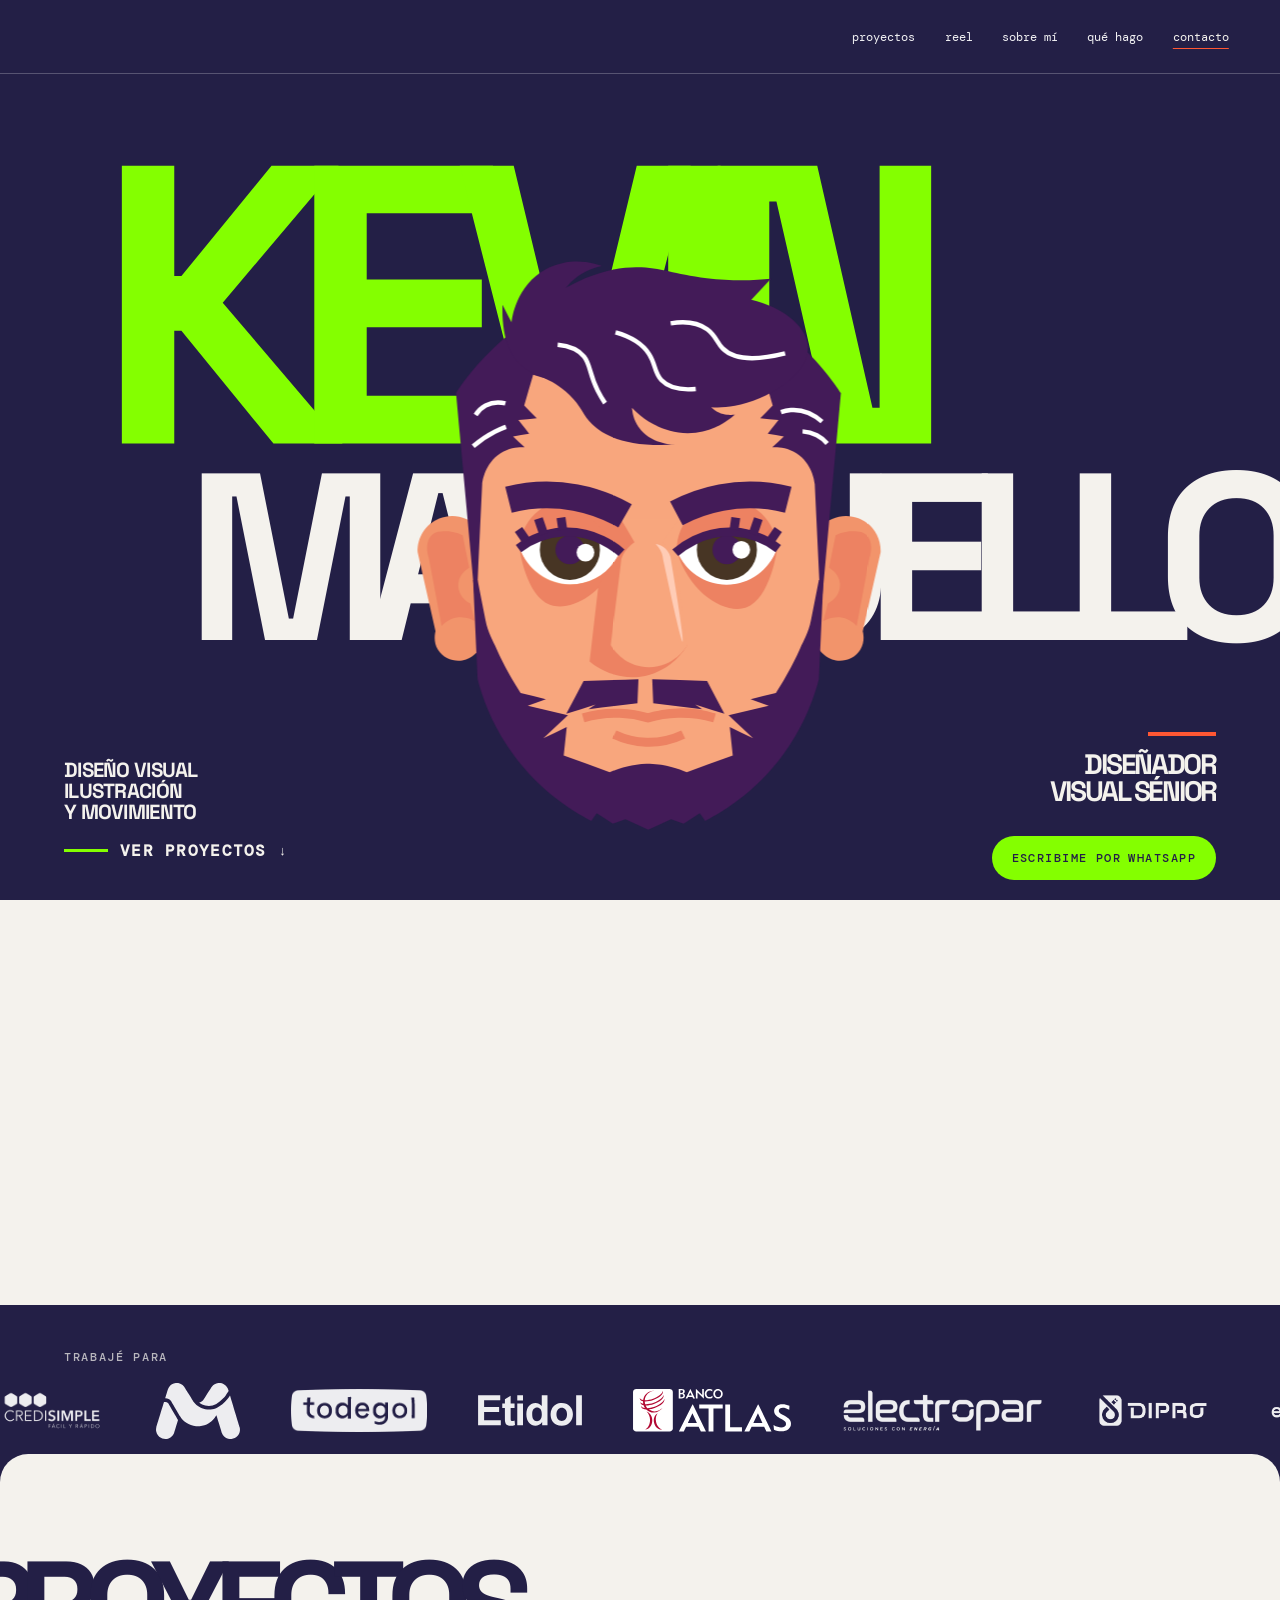
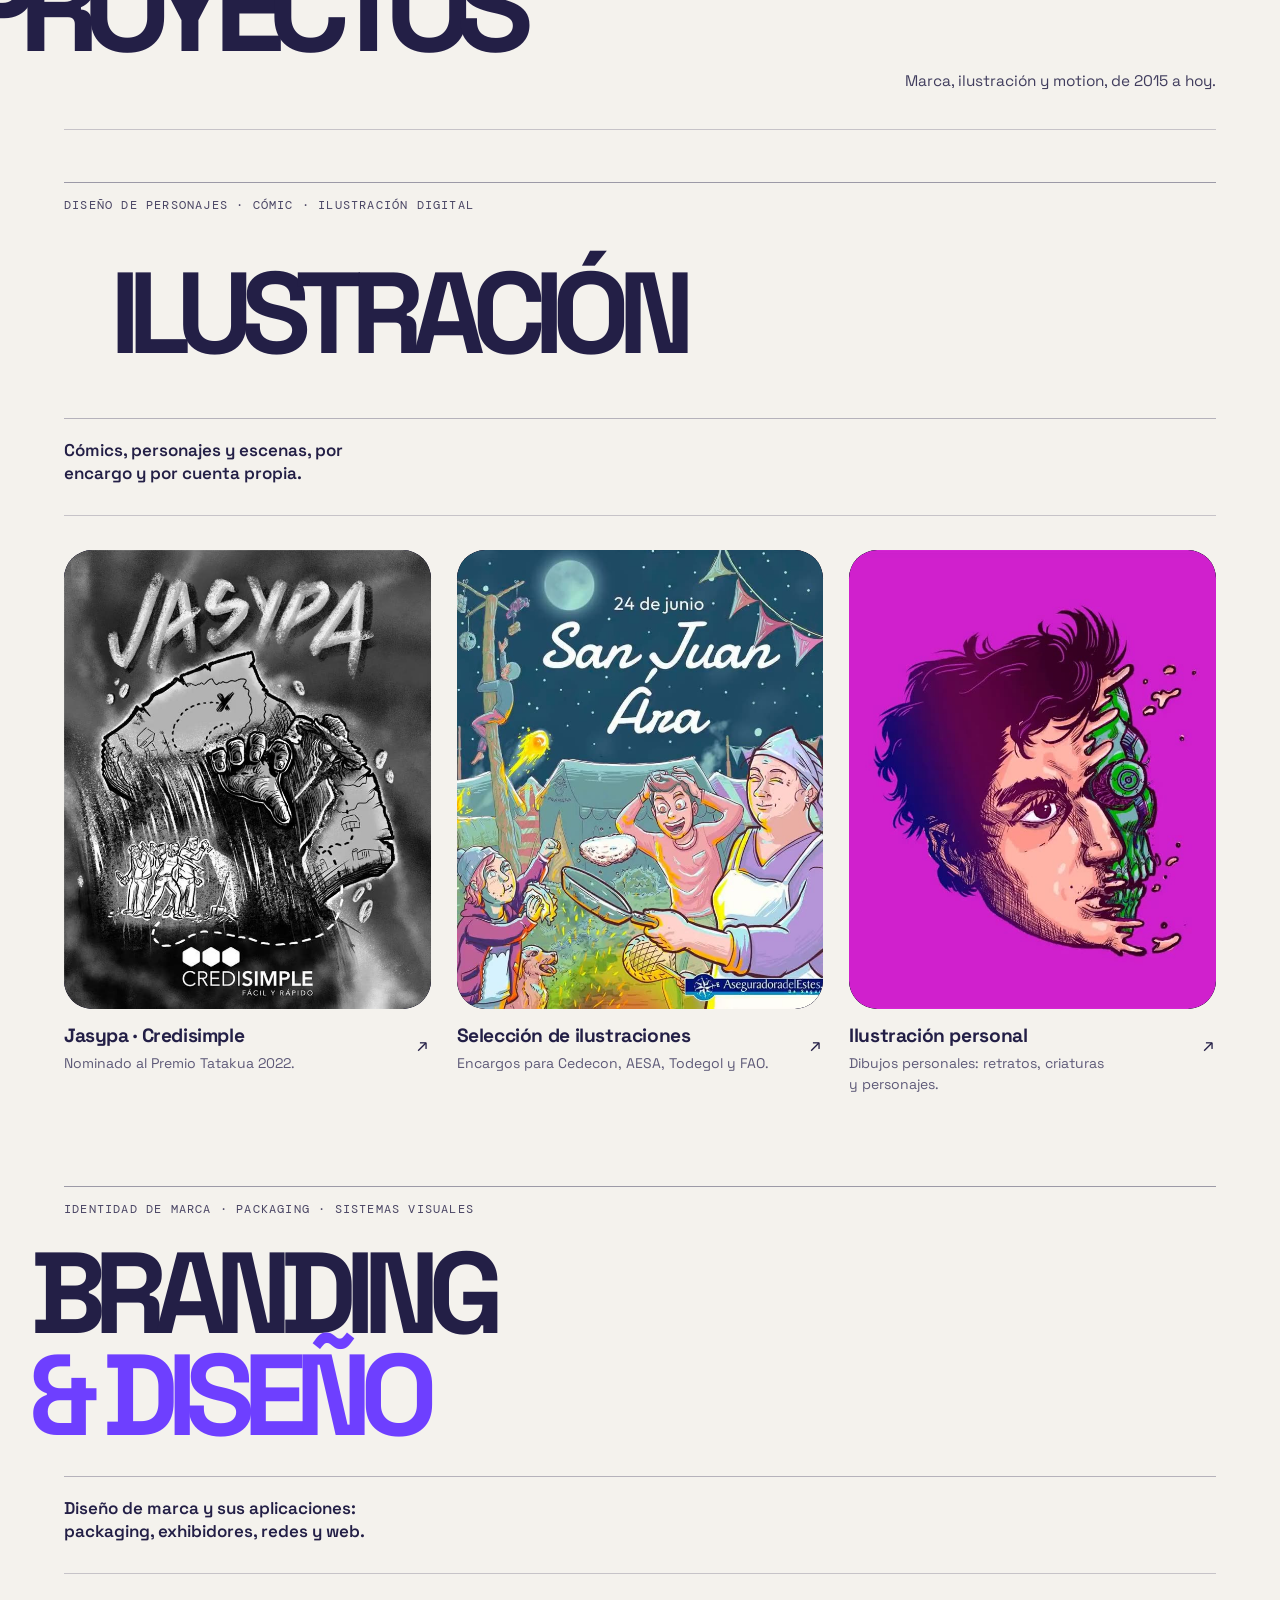
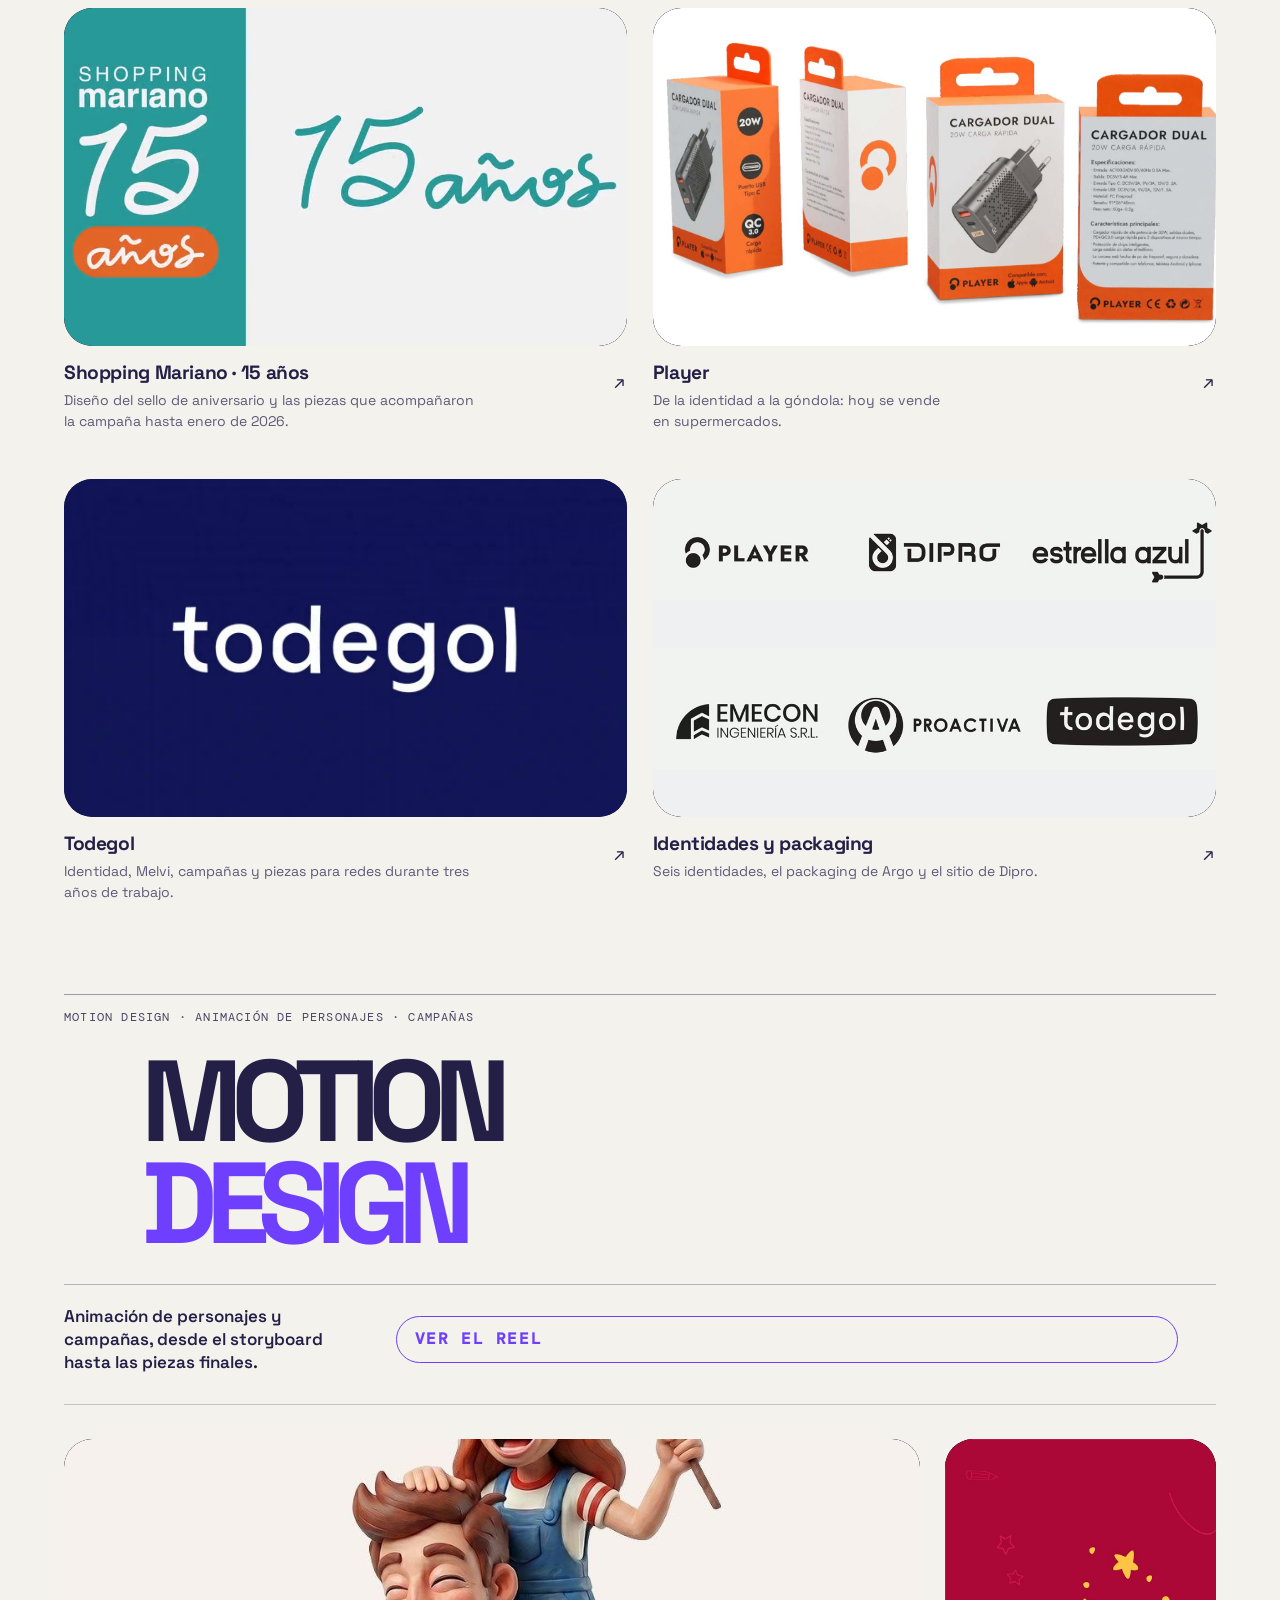
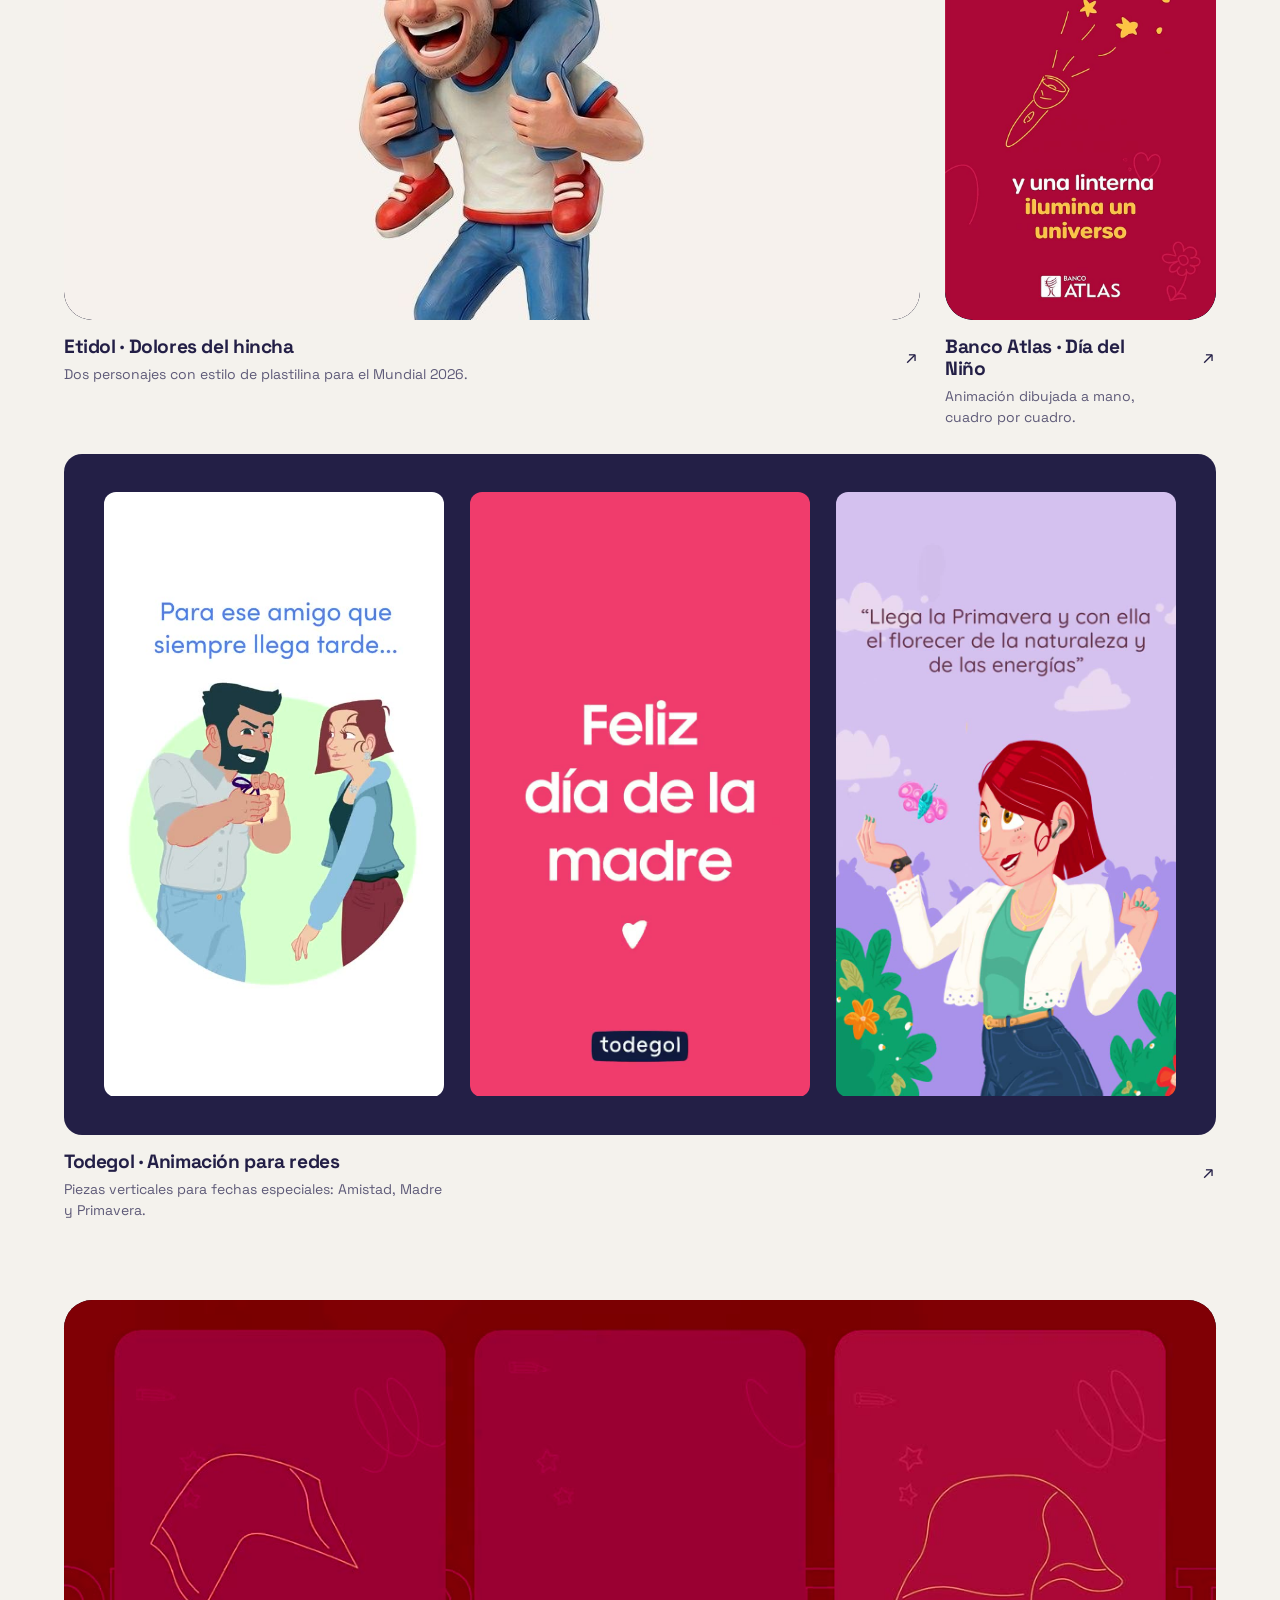
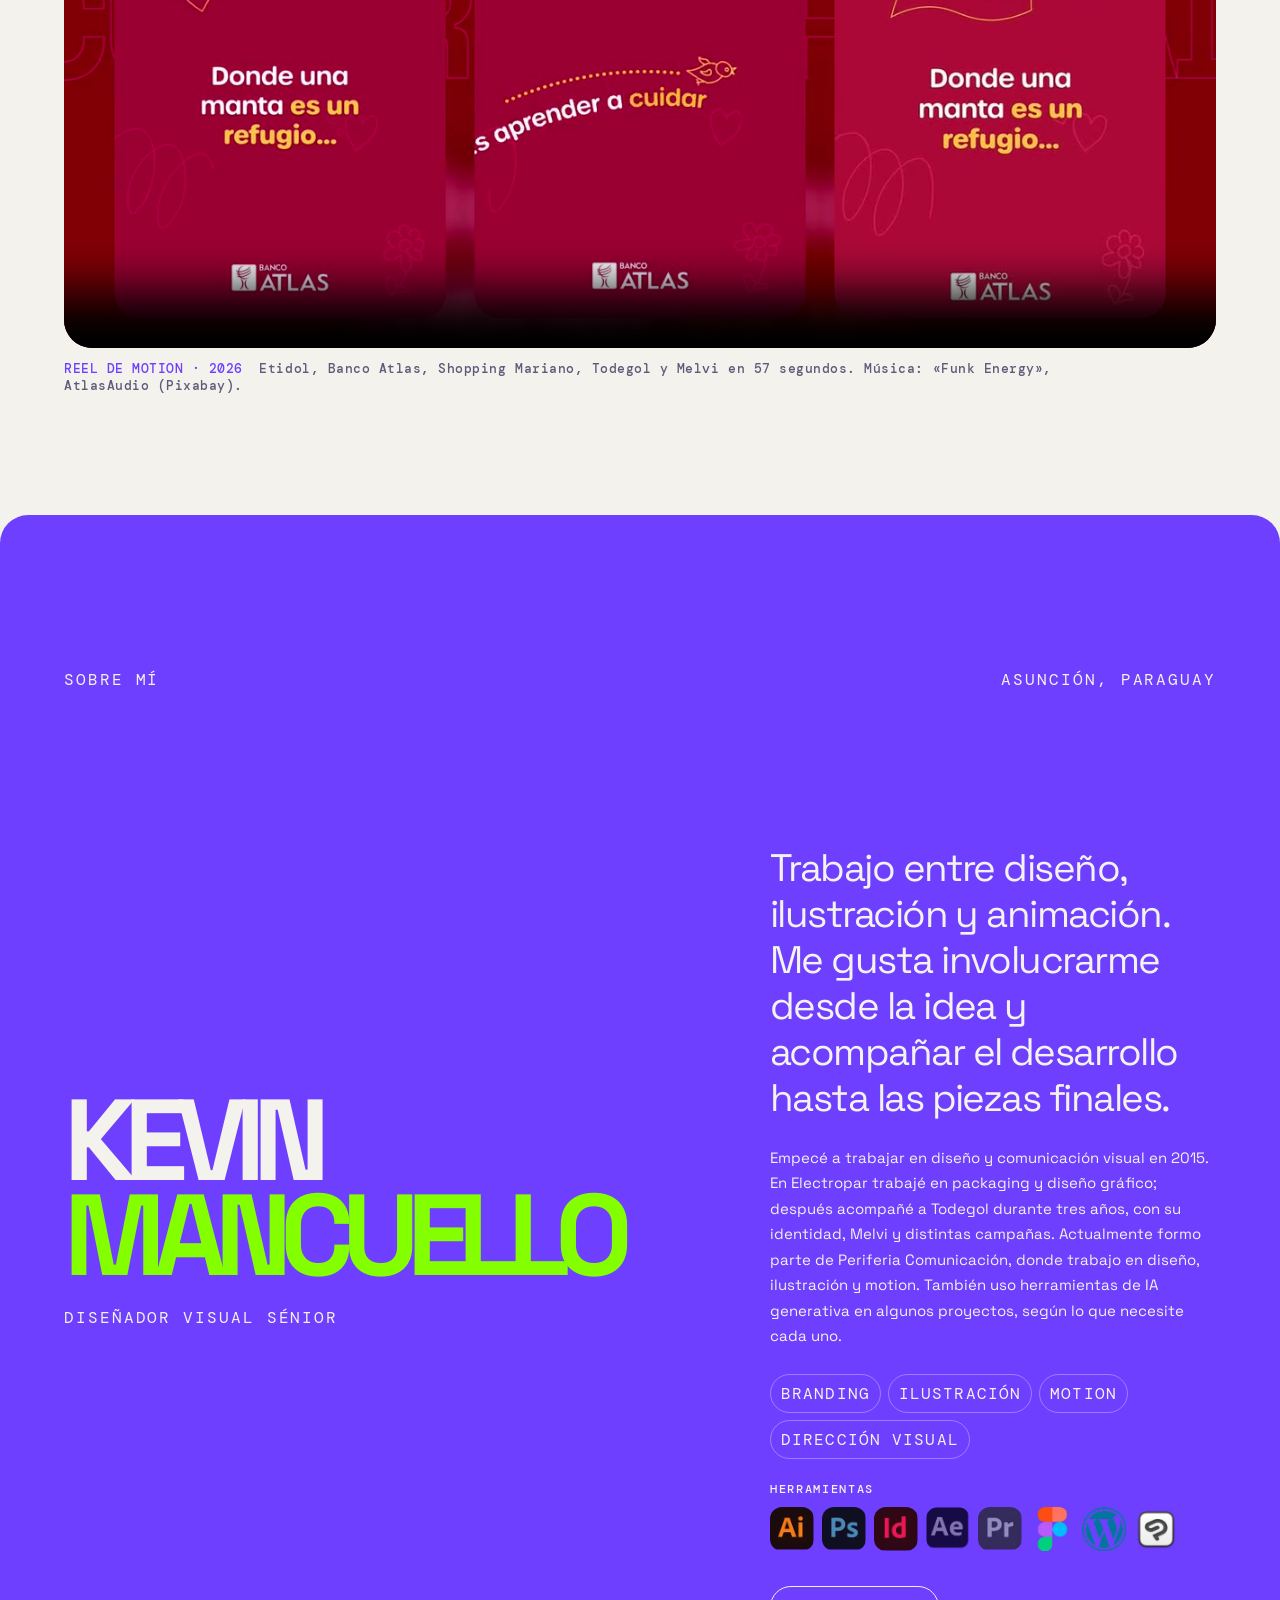
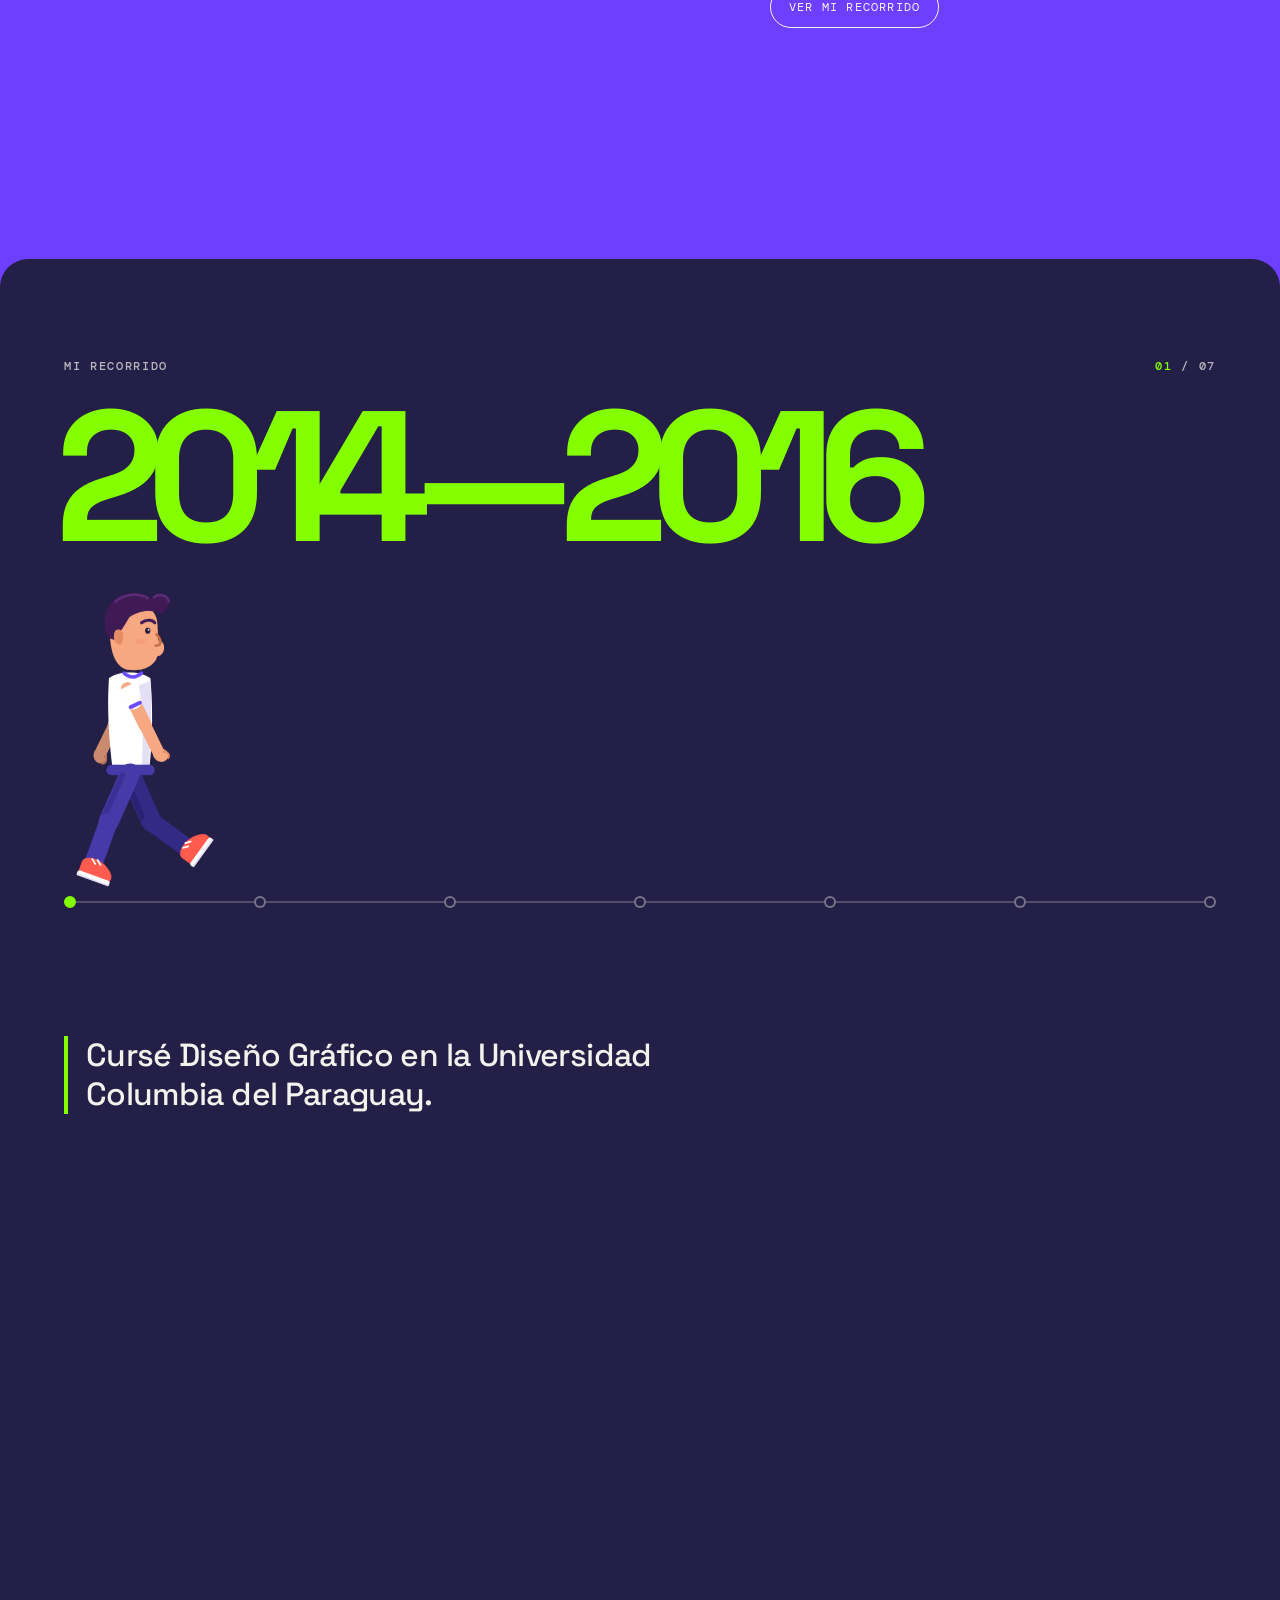
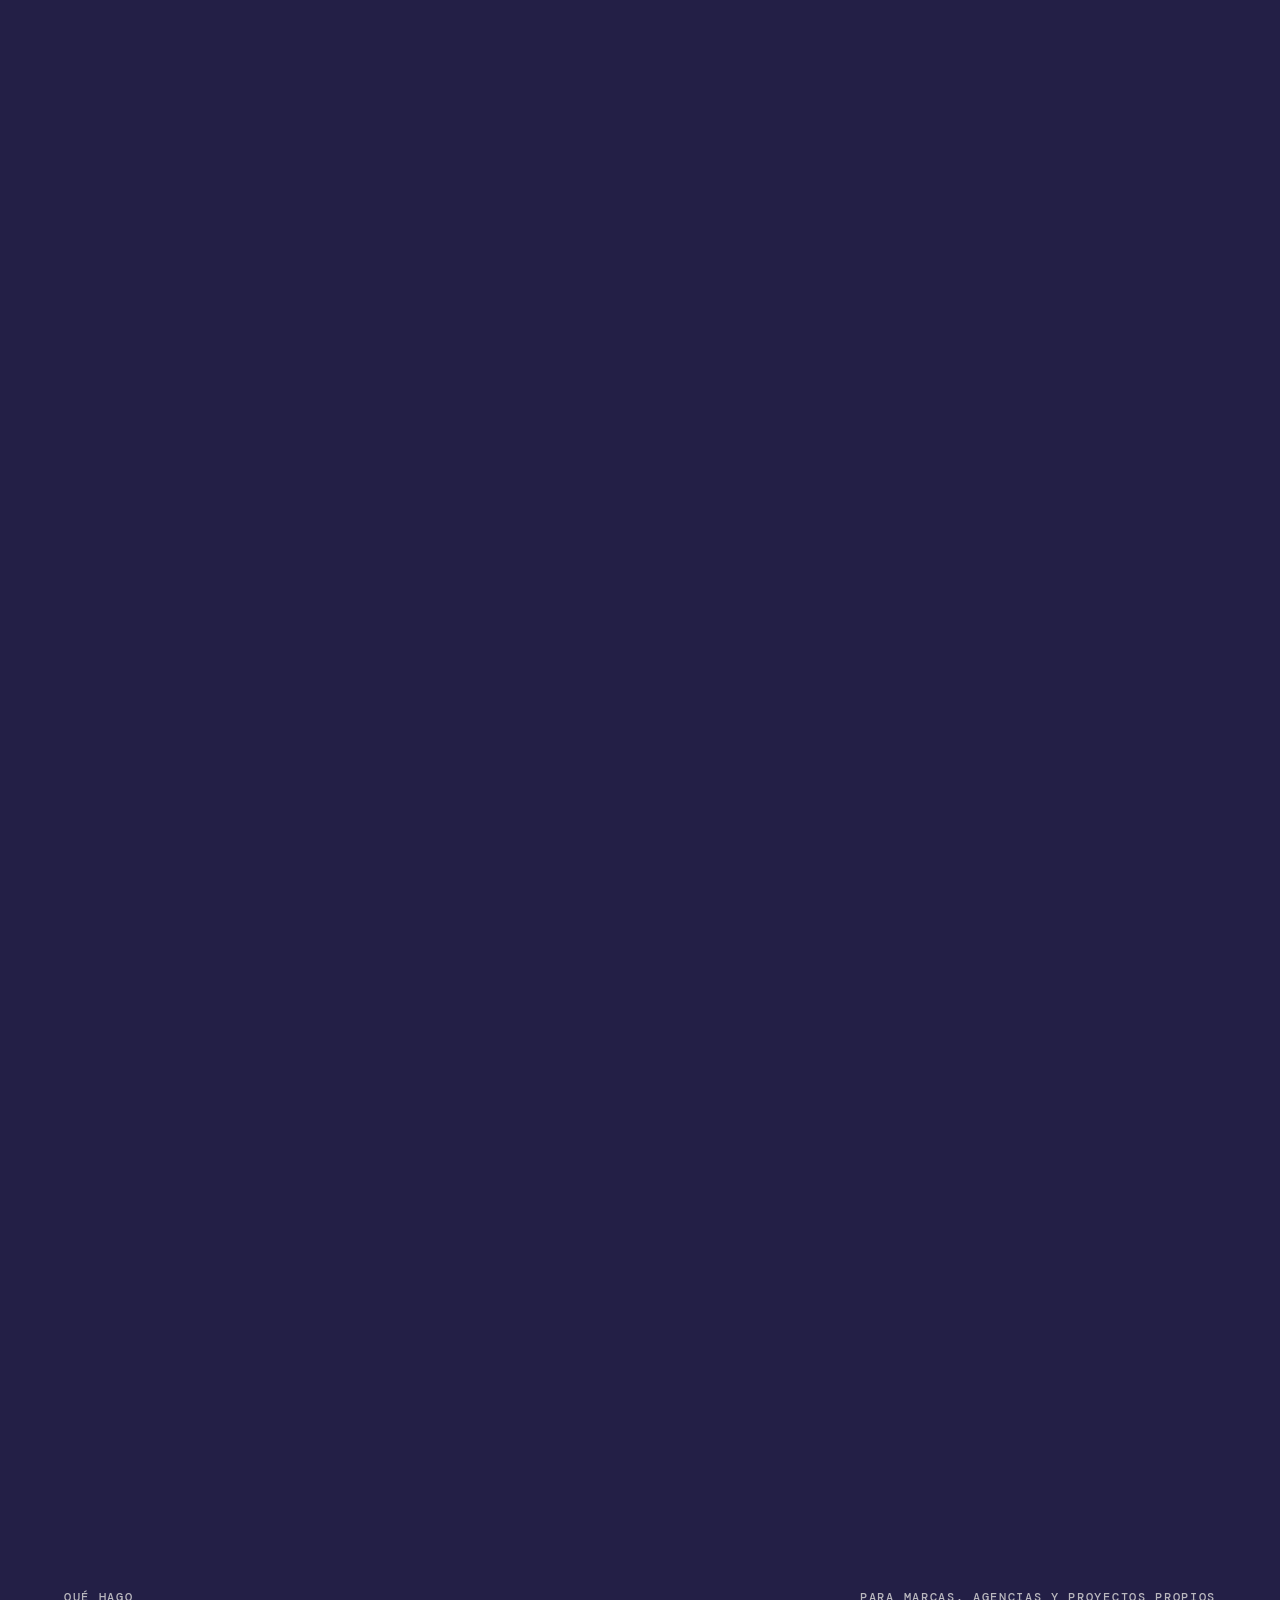
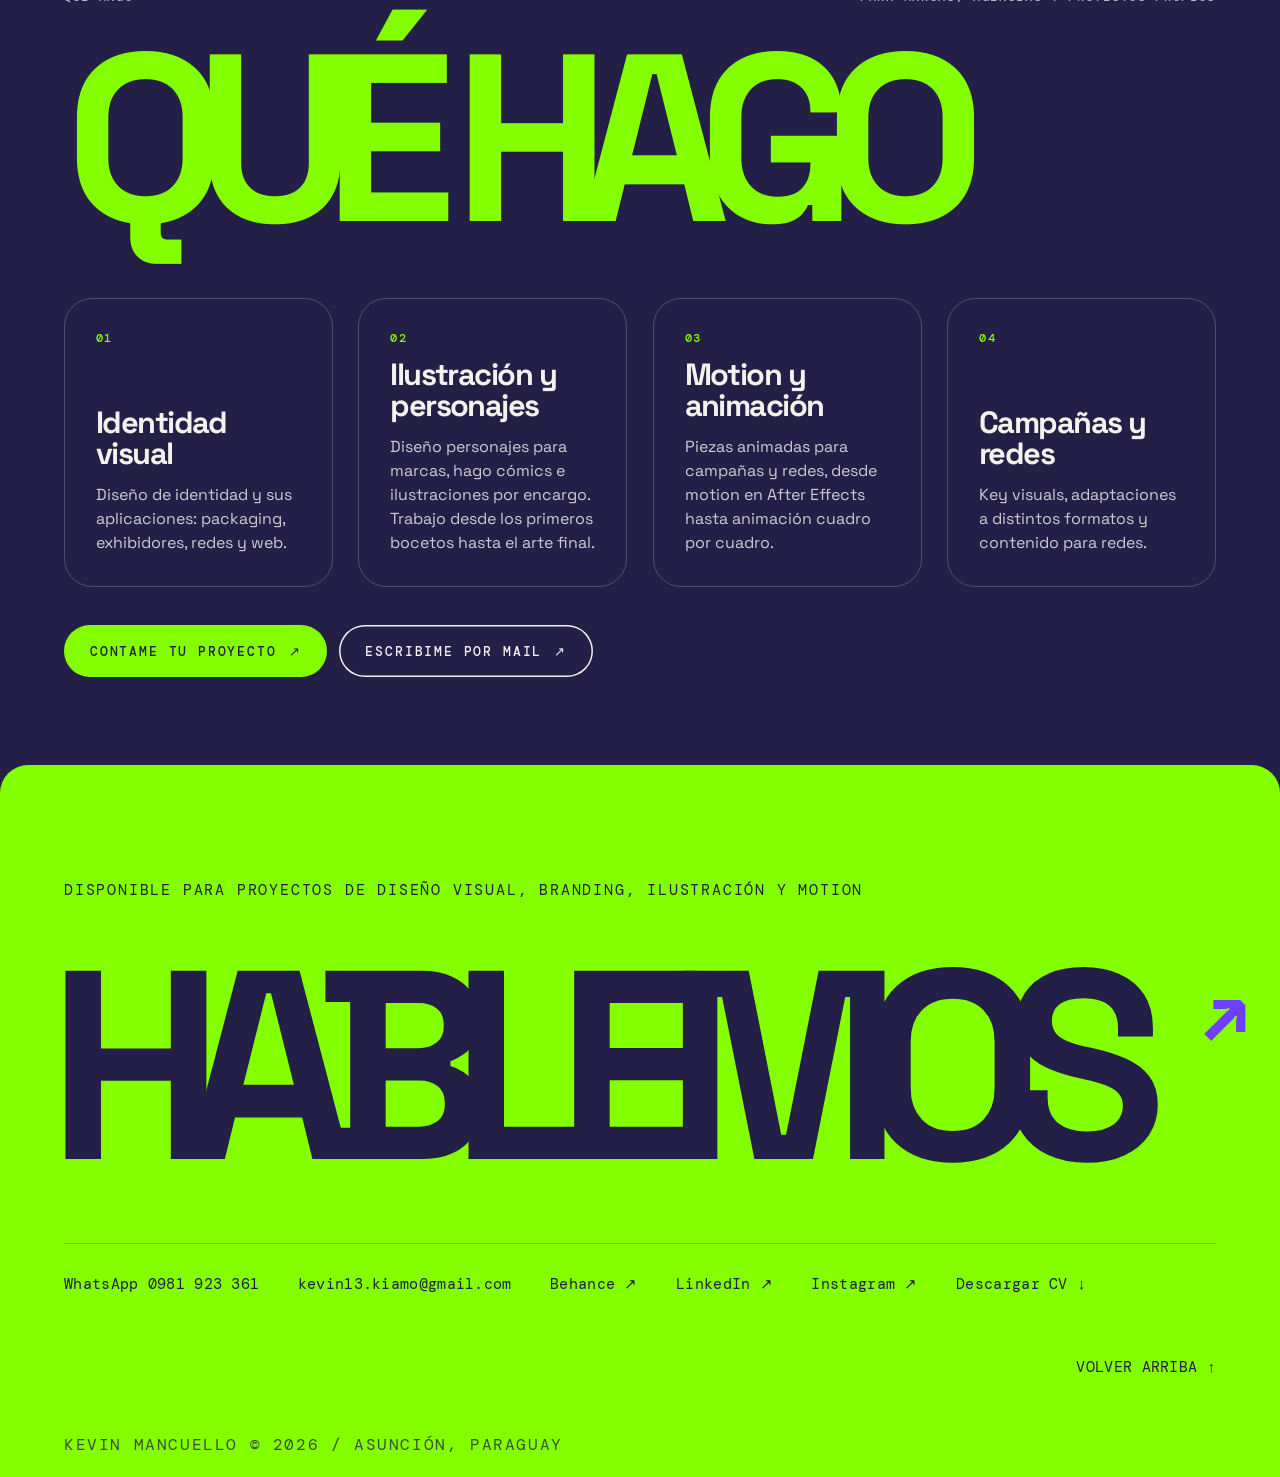
==== commit 47bc145b: "v130: título de Jasypa y versión de caché Co-Authored-By: Claude Opus 5.5 <noreply@anthropic.com>" ====
--- a/preview/index.html
+++ b/preview/index.html
@@ -55,9 +55,9 @@
   <link rel="preconnect" href="https://fonts.googleapis.com">
   <link rel="preconnect" href="https://fonts.gstatic.com" crossorigin>
   <link href="https://fonts.googleapis.com/css2?family=DM+Mono:wght@400;500&family=Space+Grotesk:wght@400;500;600;700&display=swap" rel="stylesheet">
-  <link rel="stylesheet" href="styles.css?v=20261112-129">
-  <script src="script.js?v=20261112-129" defer></script>
-  <script src="personaje.js?v=20261112-129" defer></script>
+  <link rel="stylesheet" href="styles.css?v=20261113-130">
+  <script src="script.js?v=20261113-130" defer></script>
+  <script src="personaje.js?v=20261113-130" defer></script>
 </head>
 <body>
   <canvas class="fluid-cursor" id="fluid-cursor" aria-hidden="true"></canvas>
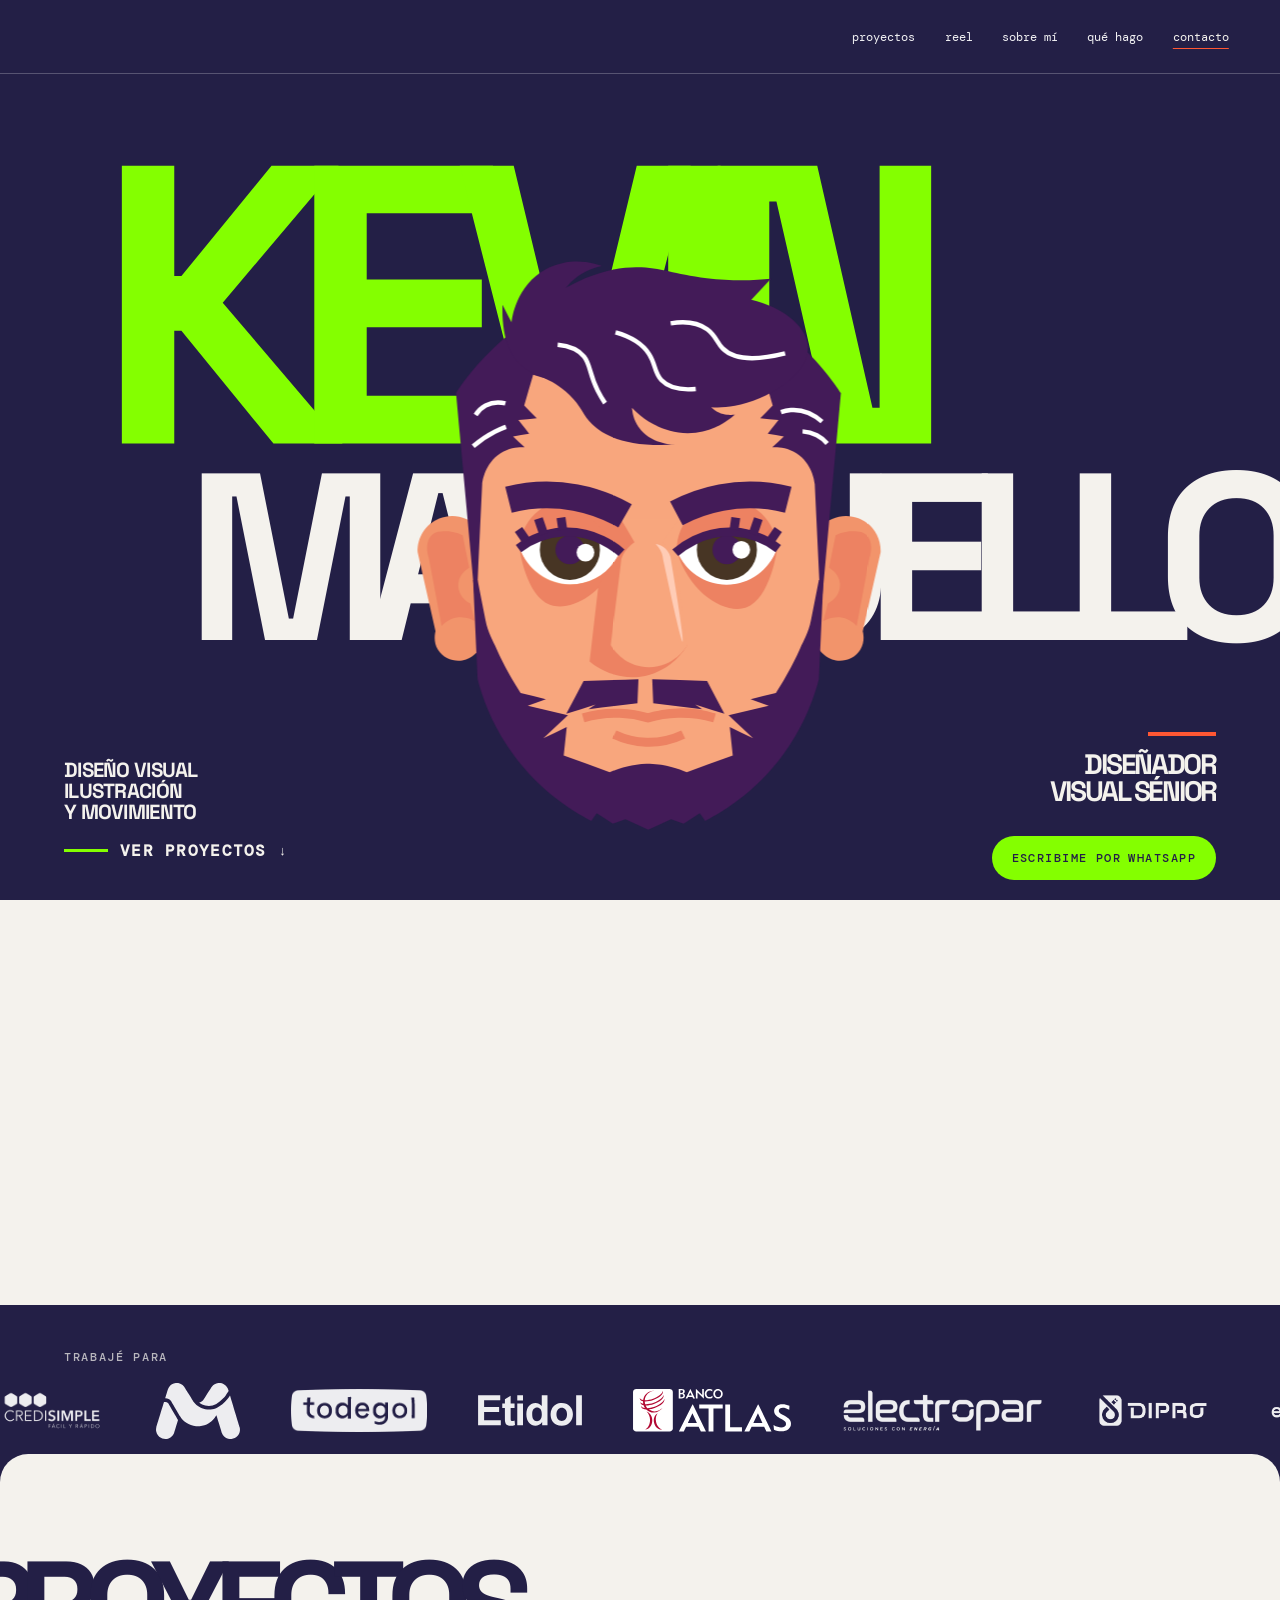
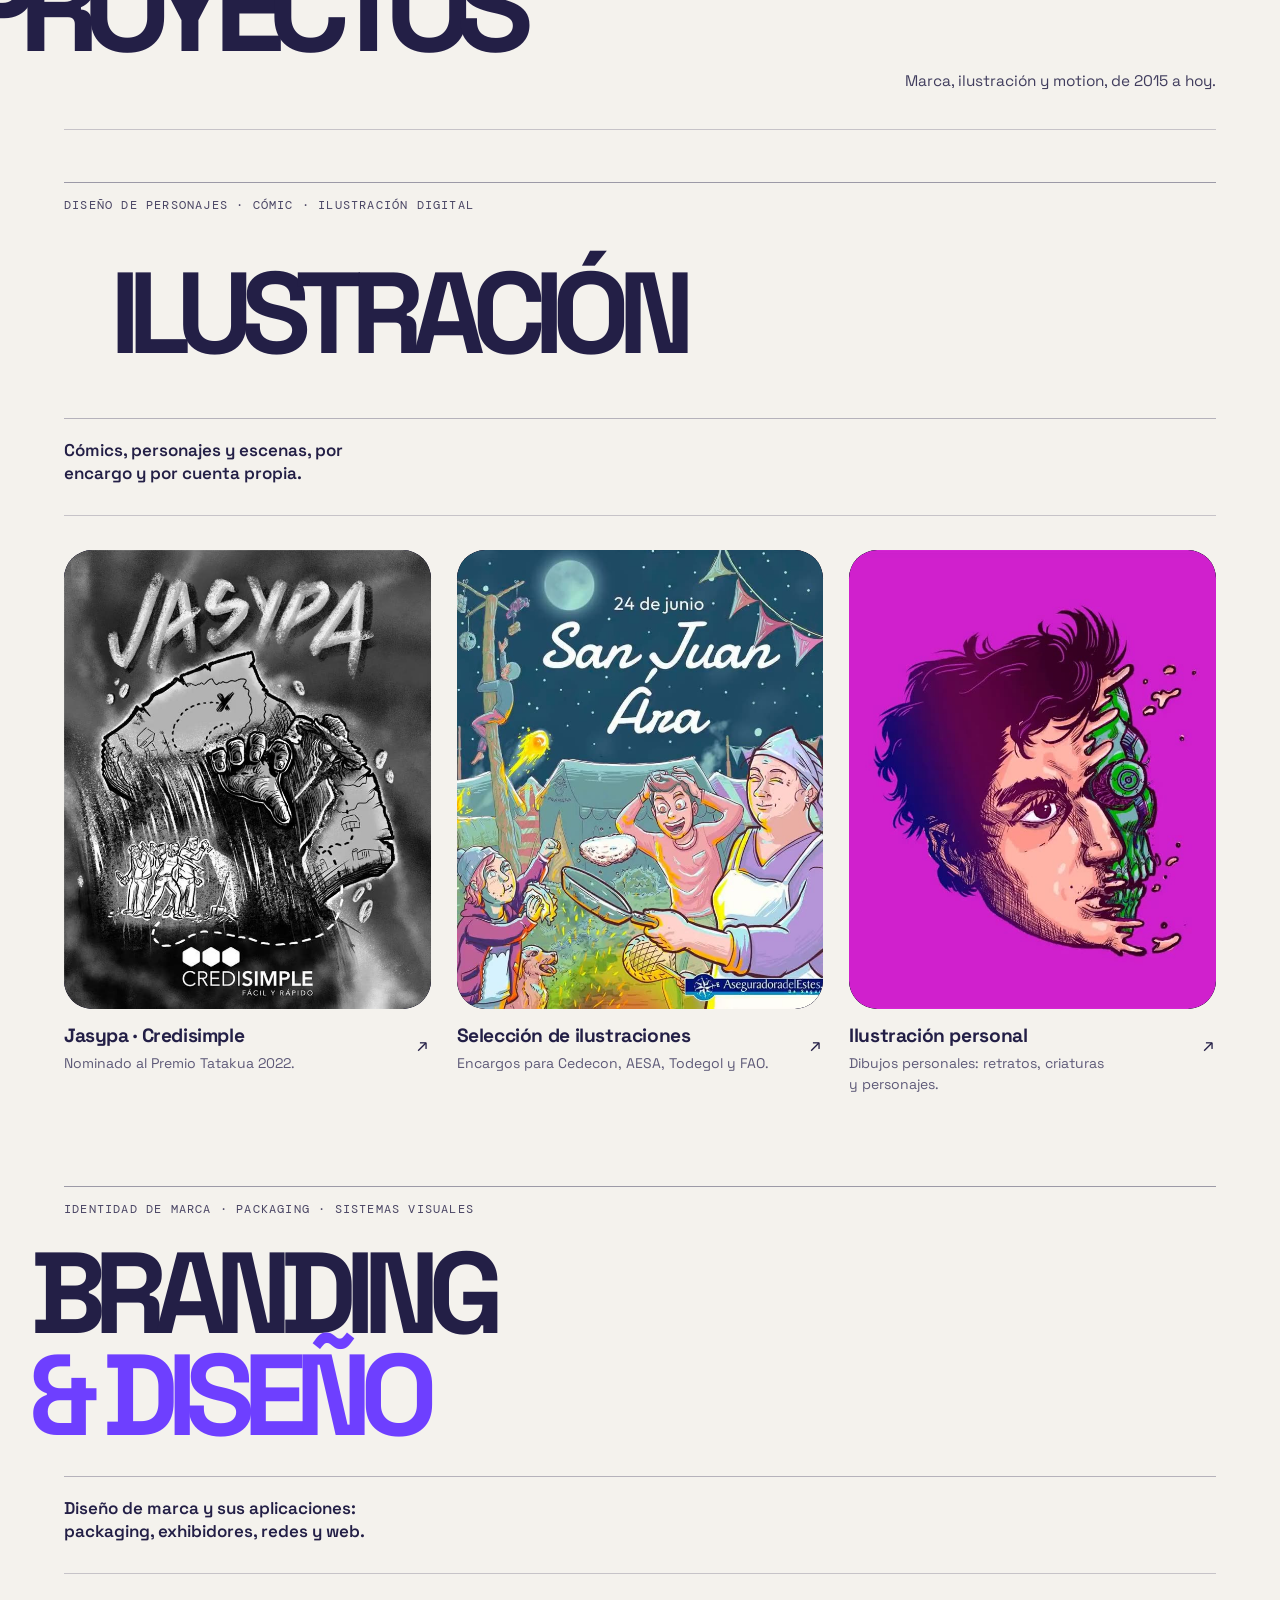
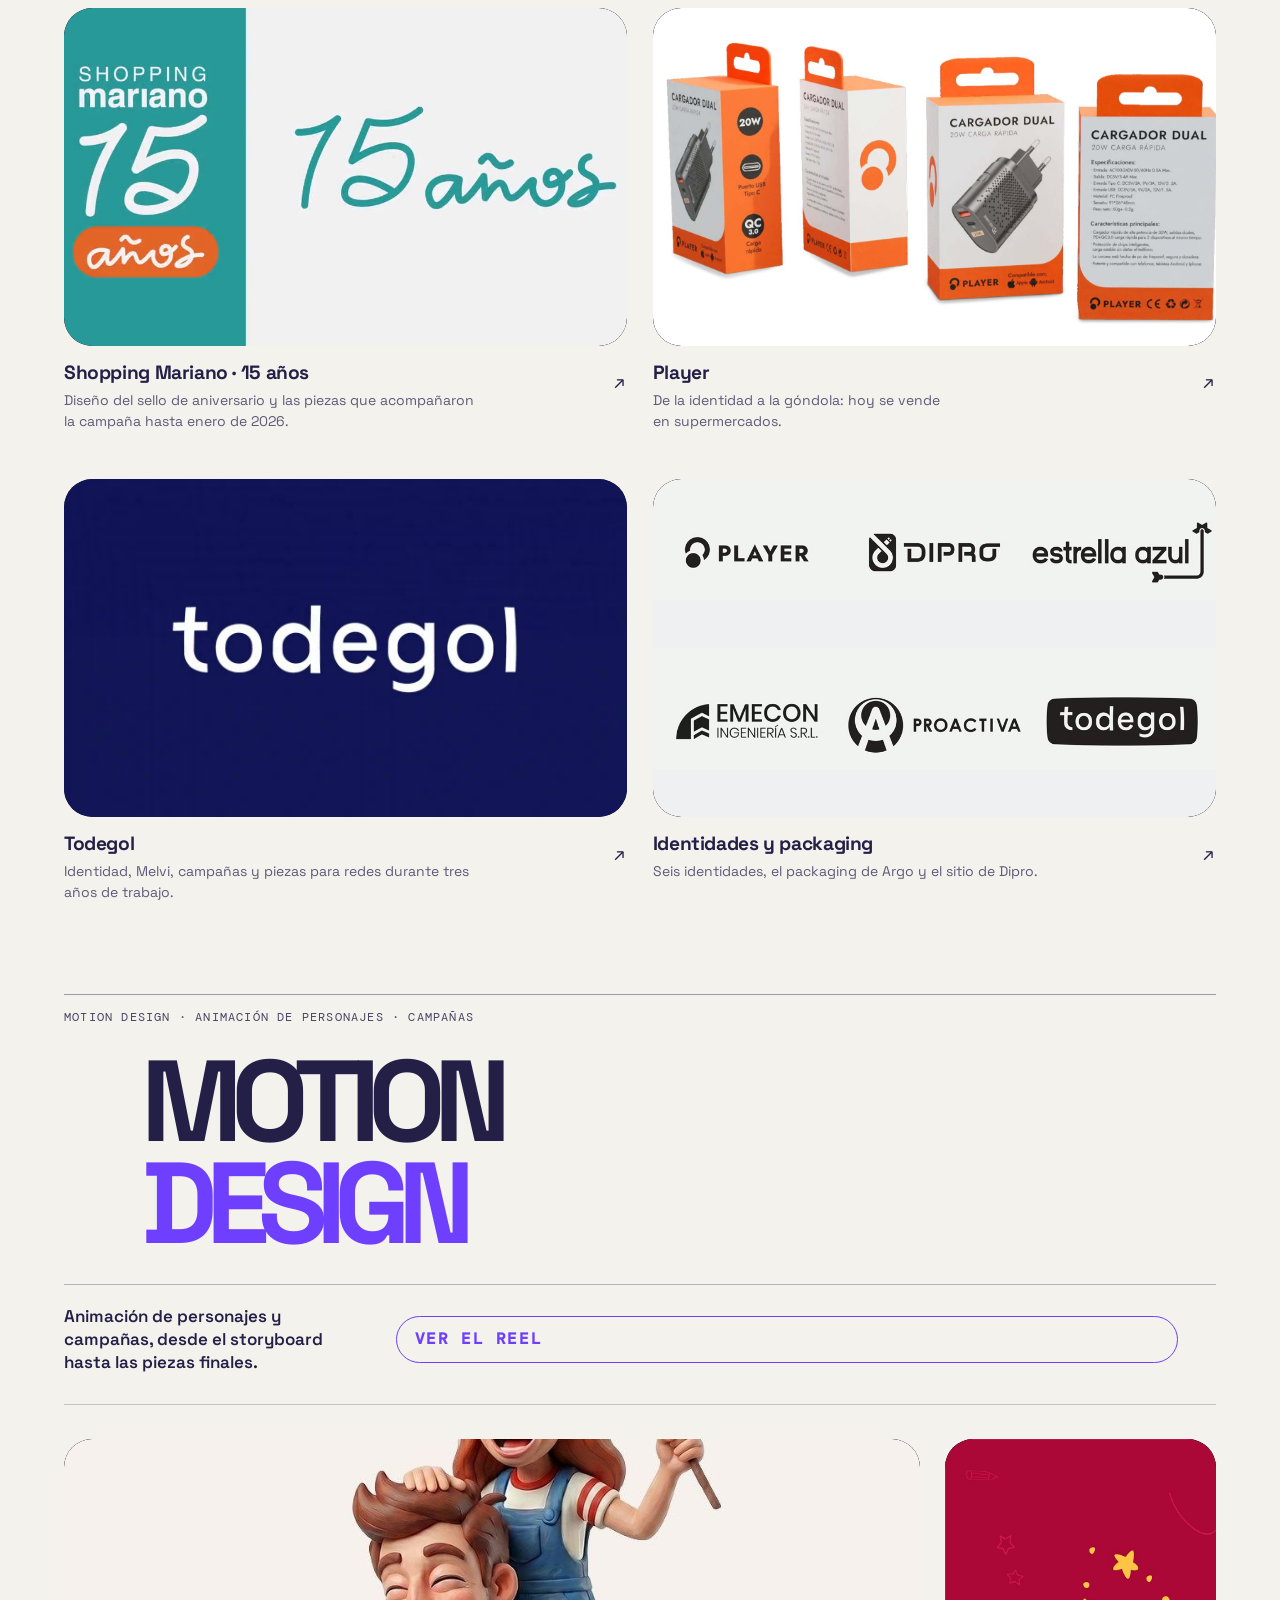
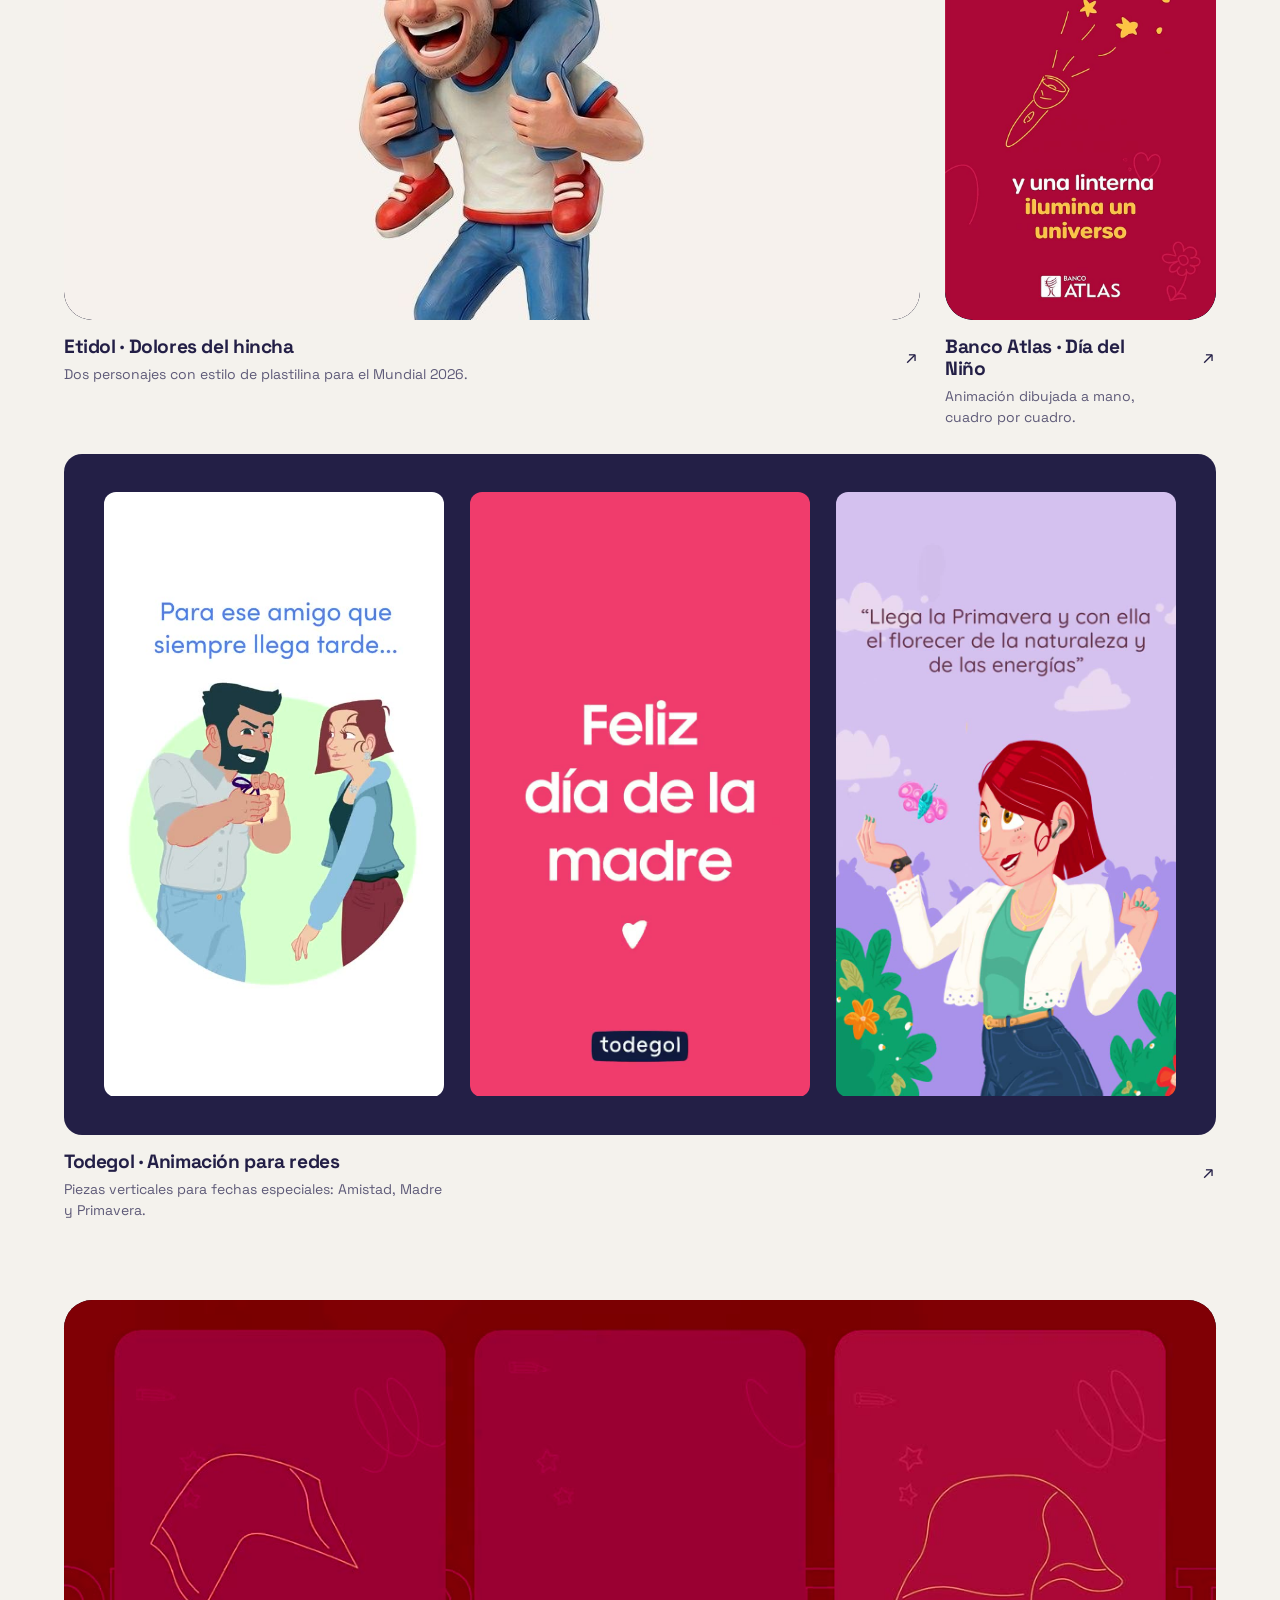
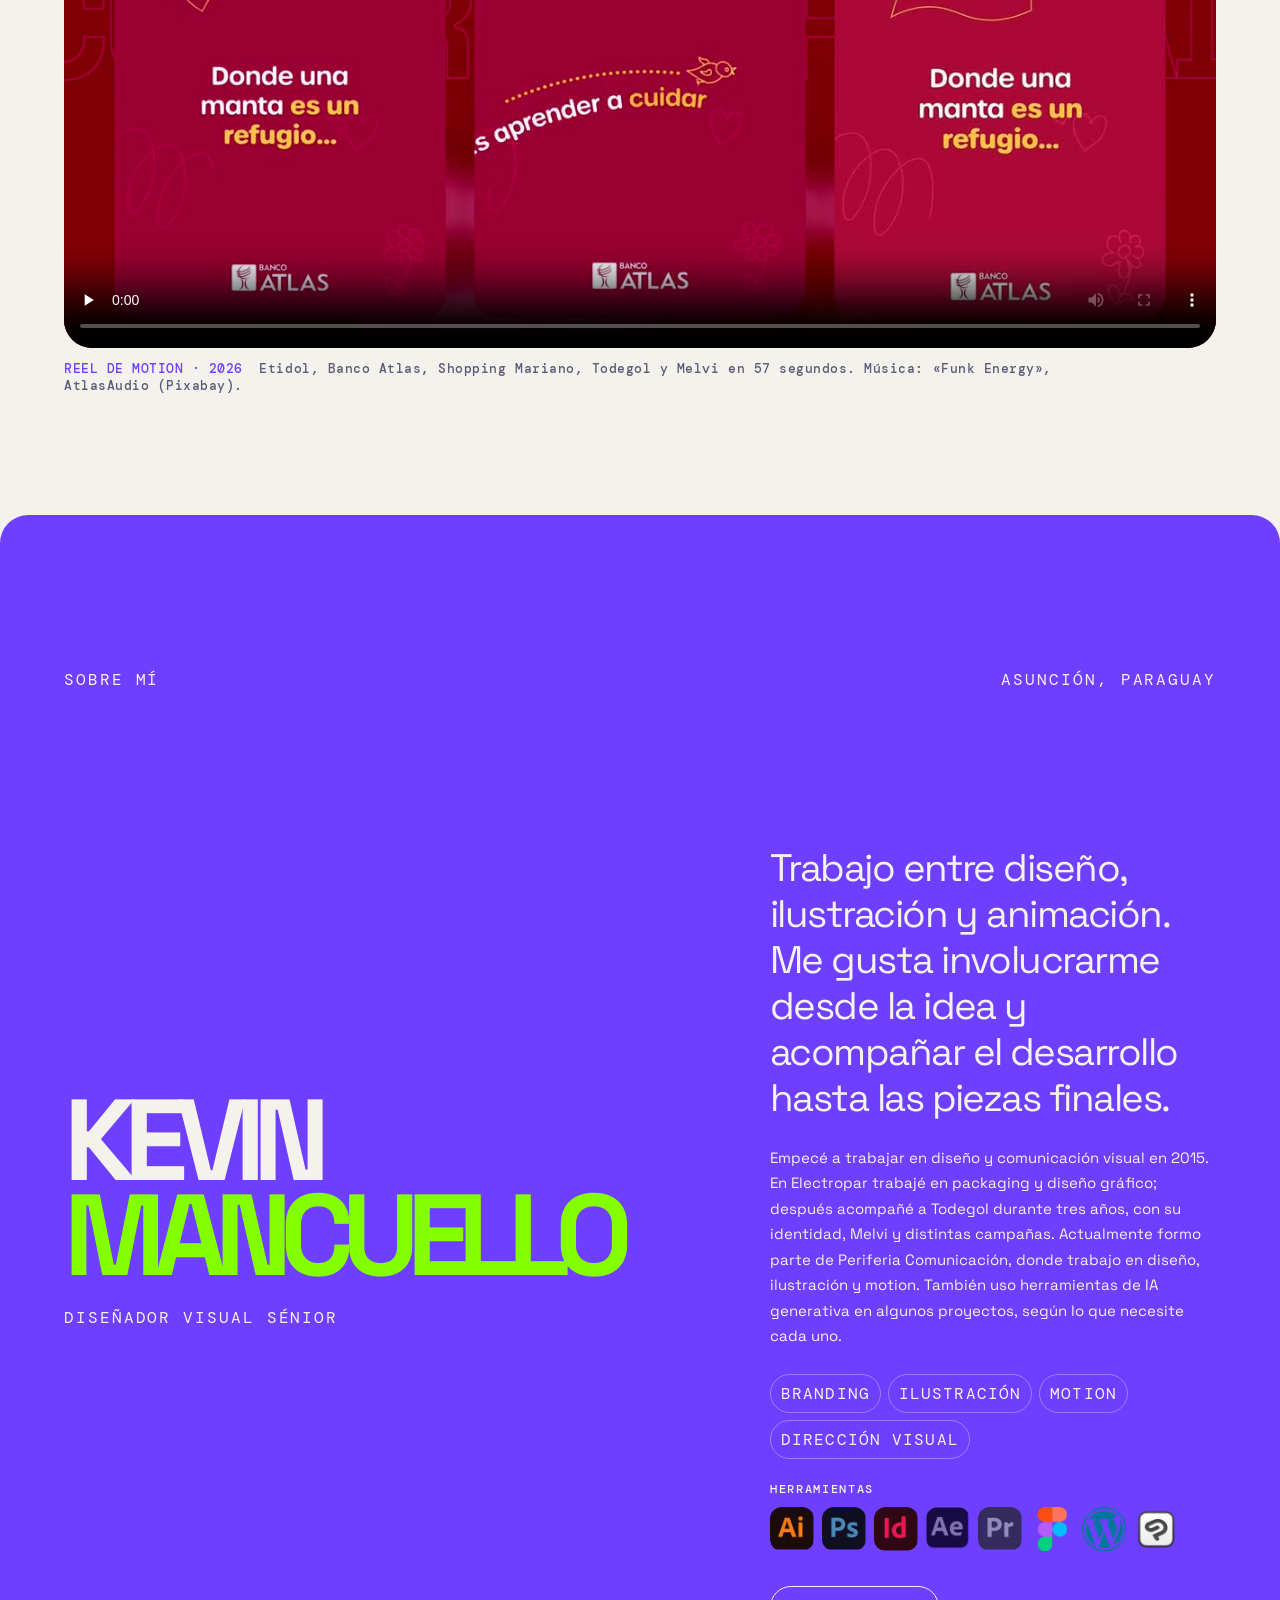
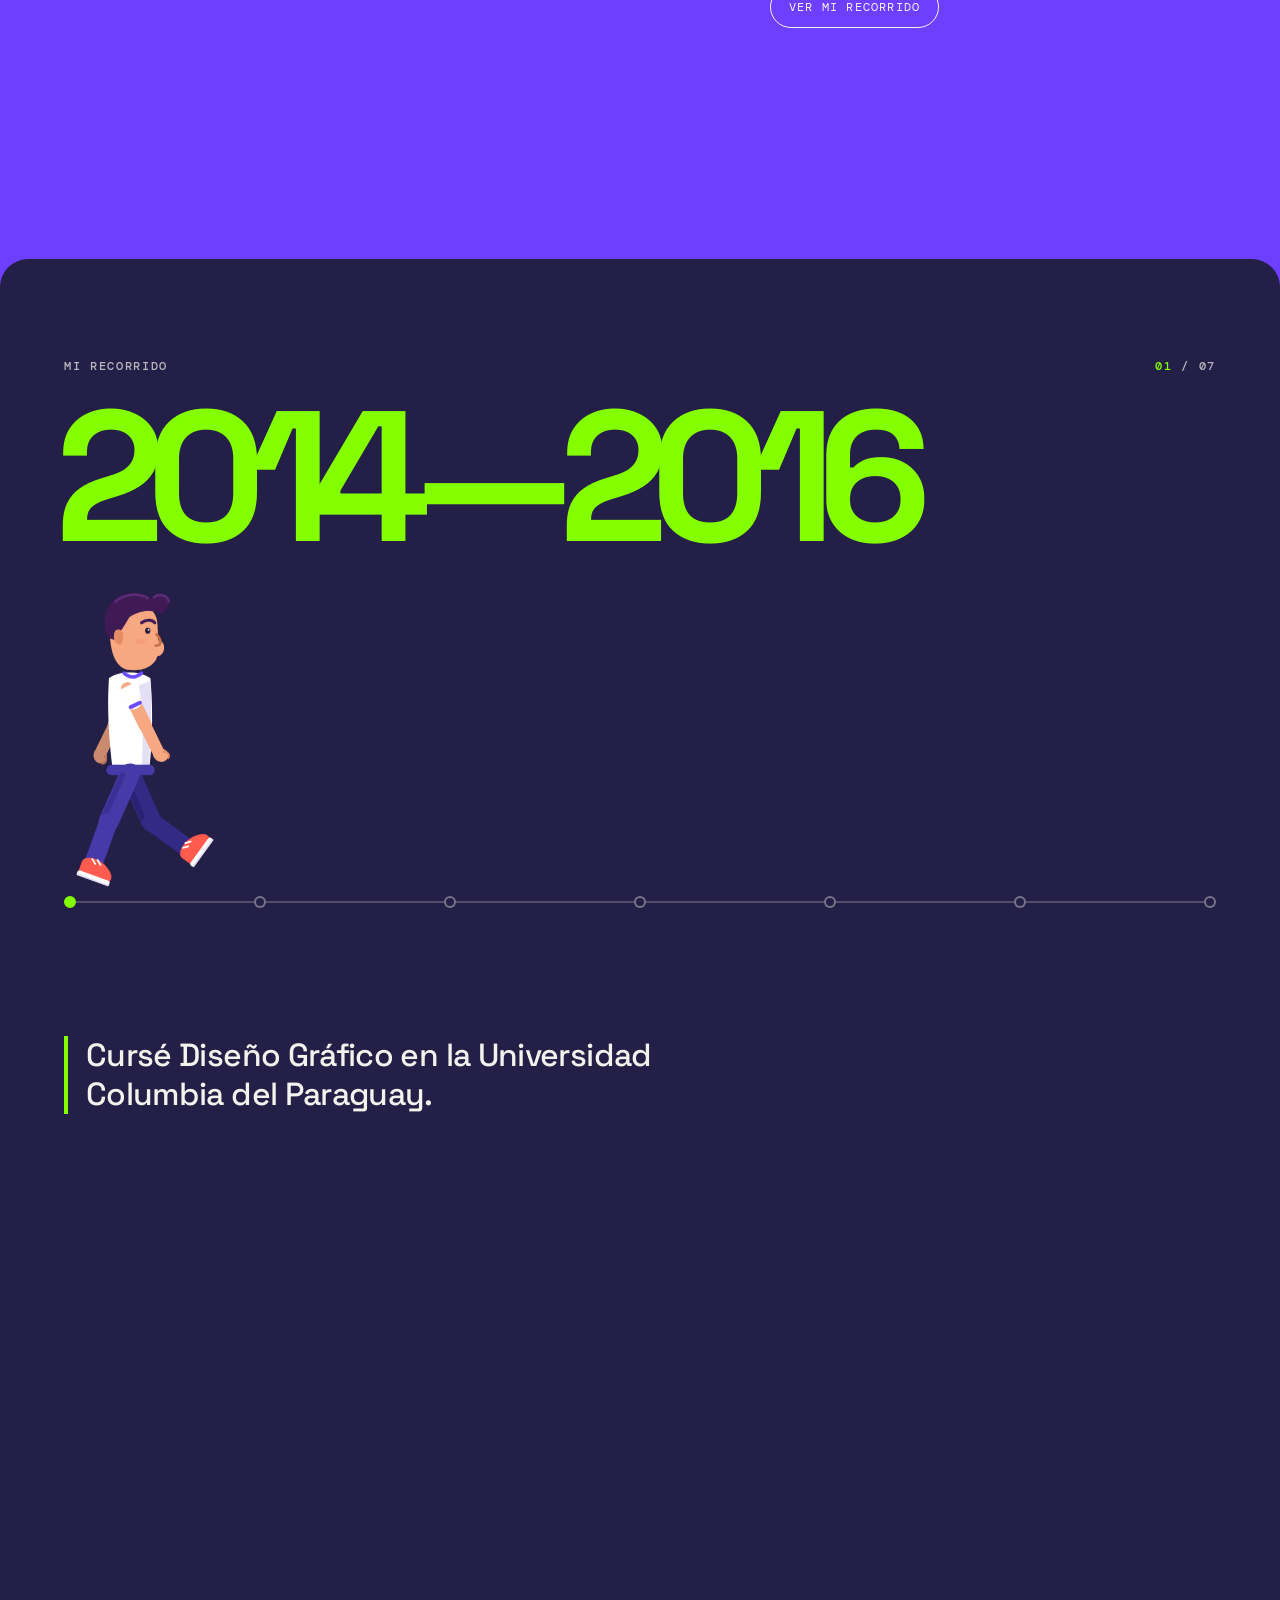
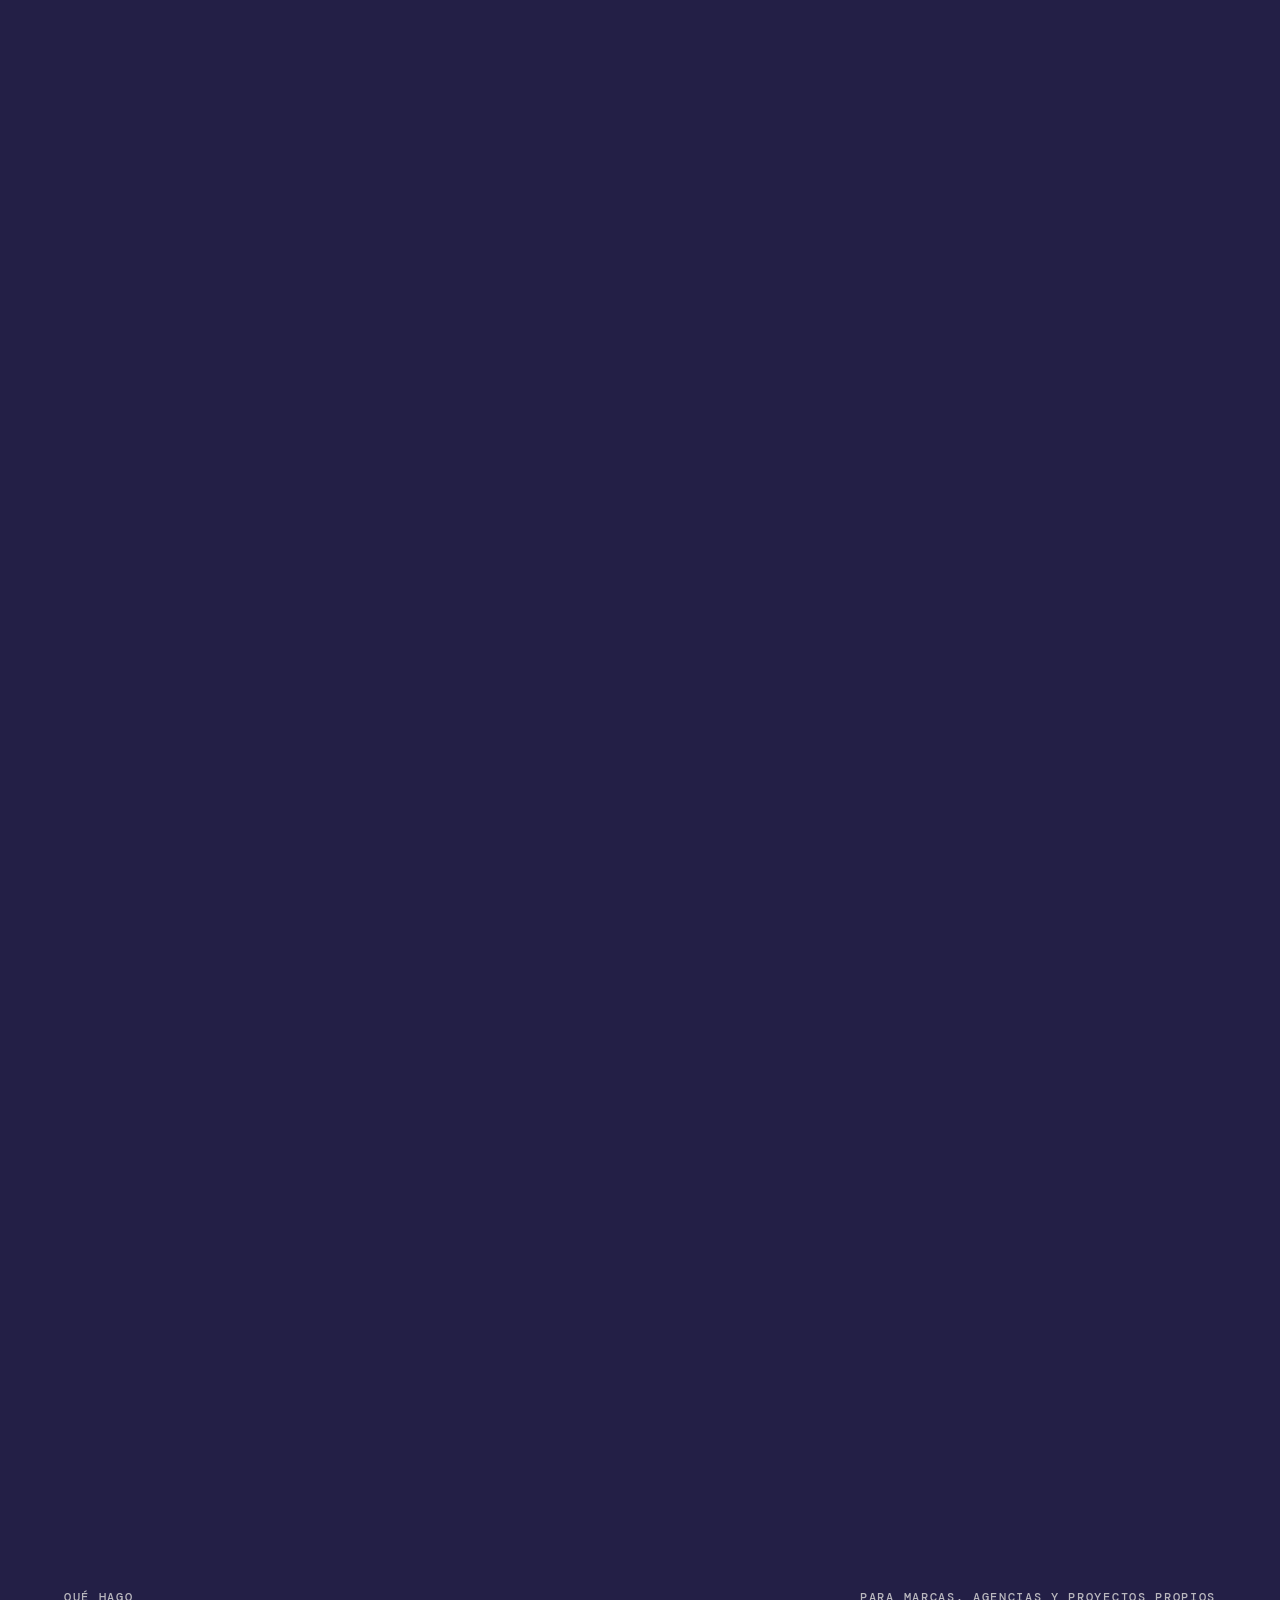
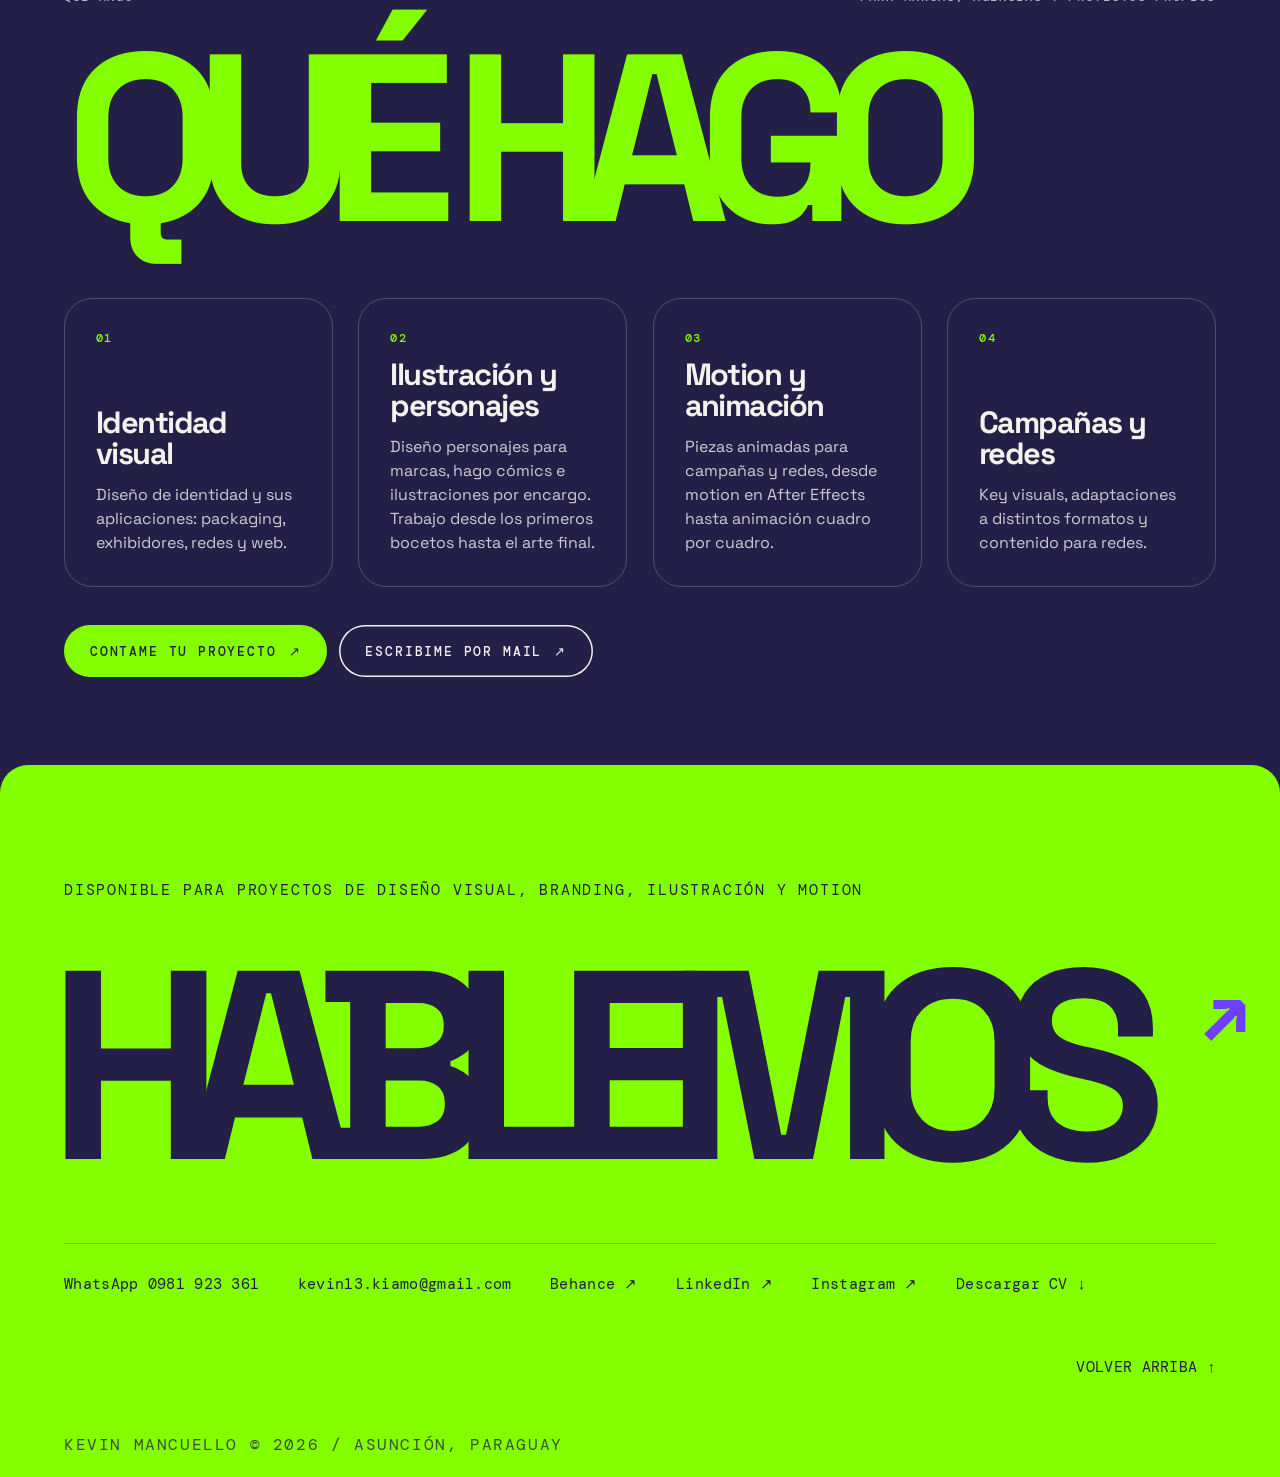
==== commit ebb9589c: "v132: críticas de los 8 casos aplicadas Co-Authored-By: Claude Opus 5.5 <noreply@anthropic.com>" ====
--- a/preview/index.html
+++ b/preview/index.html
@@ -55,9 +55,9 @@
   <link rel="preconnect" href="https://fonts.googleapis.com">
   <link rel="preconnect" href="https://fonts.gstatic.com" crossorigin>
   <link href="https://fonts.googleapis.com/css2?family=DM+Mono:wght@400;500&family=Space+Grotesk:wght@400;500;600;700&display=swap" rel="stylesheet">
-  <link rel="stylesheet" href="styles.css?v=20261113-130">
-  <script src="script.js?v=20261113-130" defer></script>
-  <script src="personaje.js?v=20261113-130" defer></script>
+  <link rel="stylesheet" href="styles.css?v=20261113-132">
+  <script src="script.js?v=20261113-132" defer></script>
+  <script src="personaje.js?v=20261113-132" defer></script>
 </head>
 <body>
   <canvas class="fluid-cursor" id="fluid-cursor" aria-hidden="true"></canvas>
@@ -278,7 +278,7 @@
           <li data-age="1"><h3>2017—2020</h3><p>Diseño gráfico y packaging en Electropar S.A.</p></li>
           <li data-age="1"><h3>2018—2021</h3><p>Cursé Arte Secuencial en Art&nbsp;Studium.</p></li>
           <li data-age="1"><h3>2022—2025</h3><p>Identidad, personaje, campañas y web para Todegol.</p></li>
-          <li data-age="1"><h3>2025—HOY</h3><p>Diseñador gráfico e ilustrador en Periferia Comunicación: identidad, campañas, ilustración, motion e IA generativa.</p></li>
+          <li data-age="1"><h3>2025—HOY</h3><p>Diseñador visual sénior en Periferia Comunicación: identidad, campañas, ilustración, motion e IA generativa.</p></li>
           <li data-age="2"><h3>MÁS ADELANTE</h3><p>Ser alguien con lindas aventuras para contarles a mis nietos.</p></li>
         </ol>
         <div class="journey-road" aria-hidden="true">
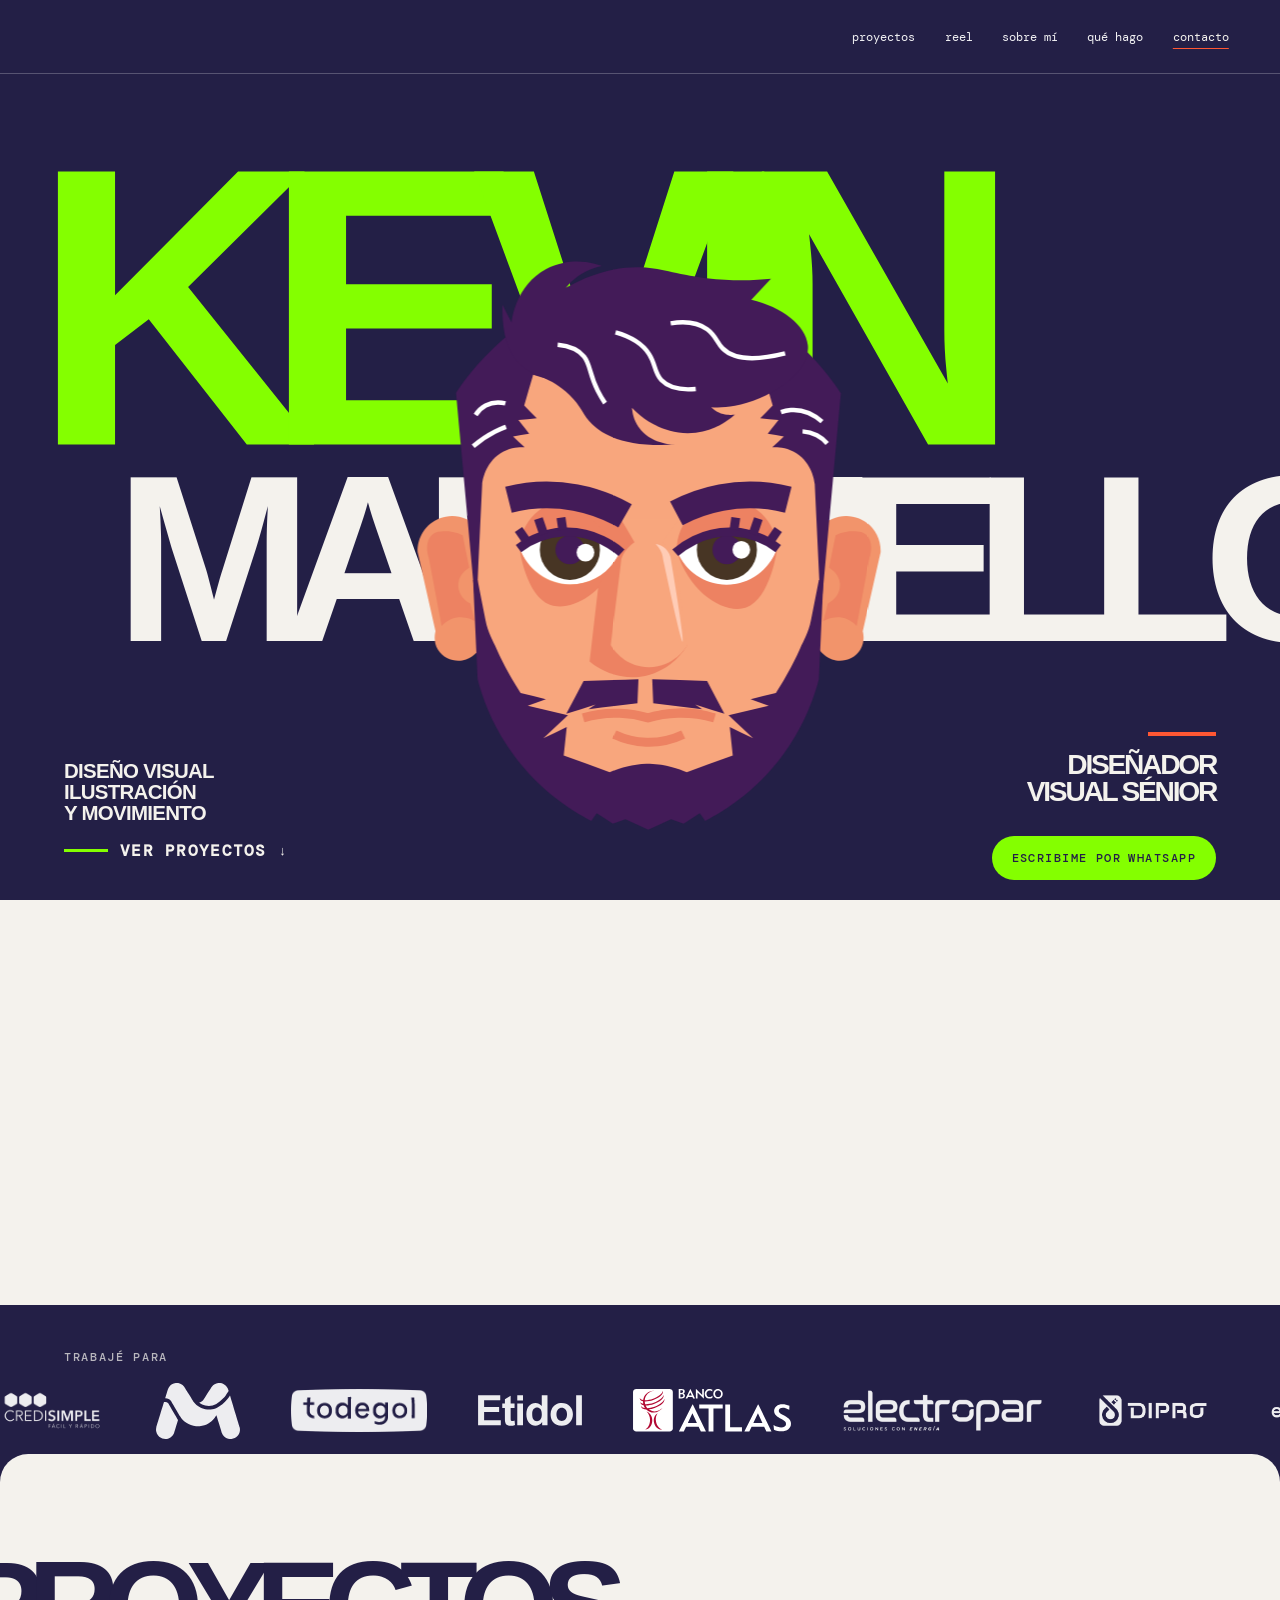
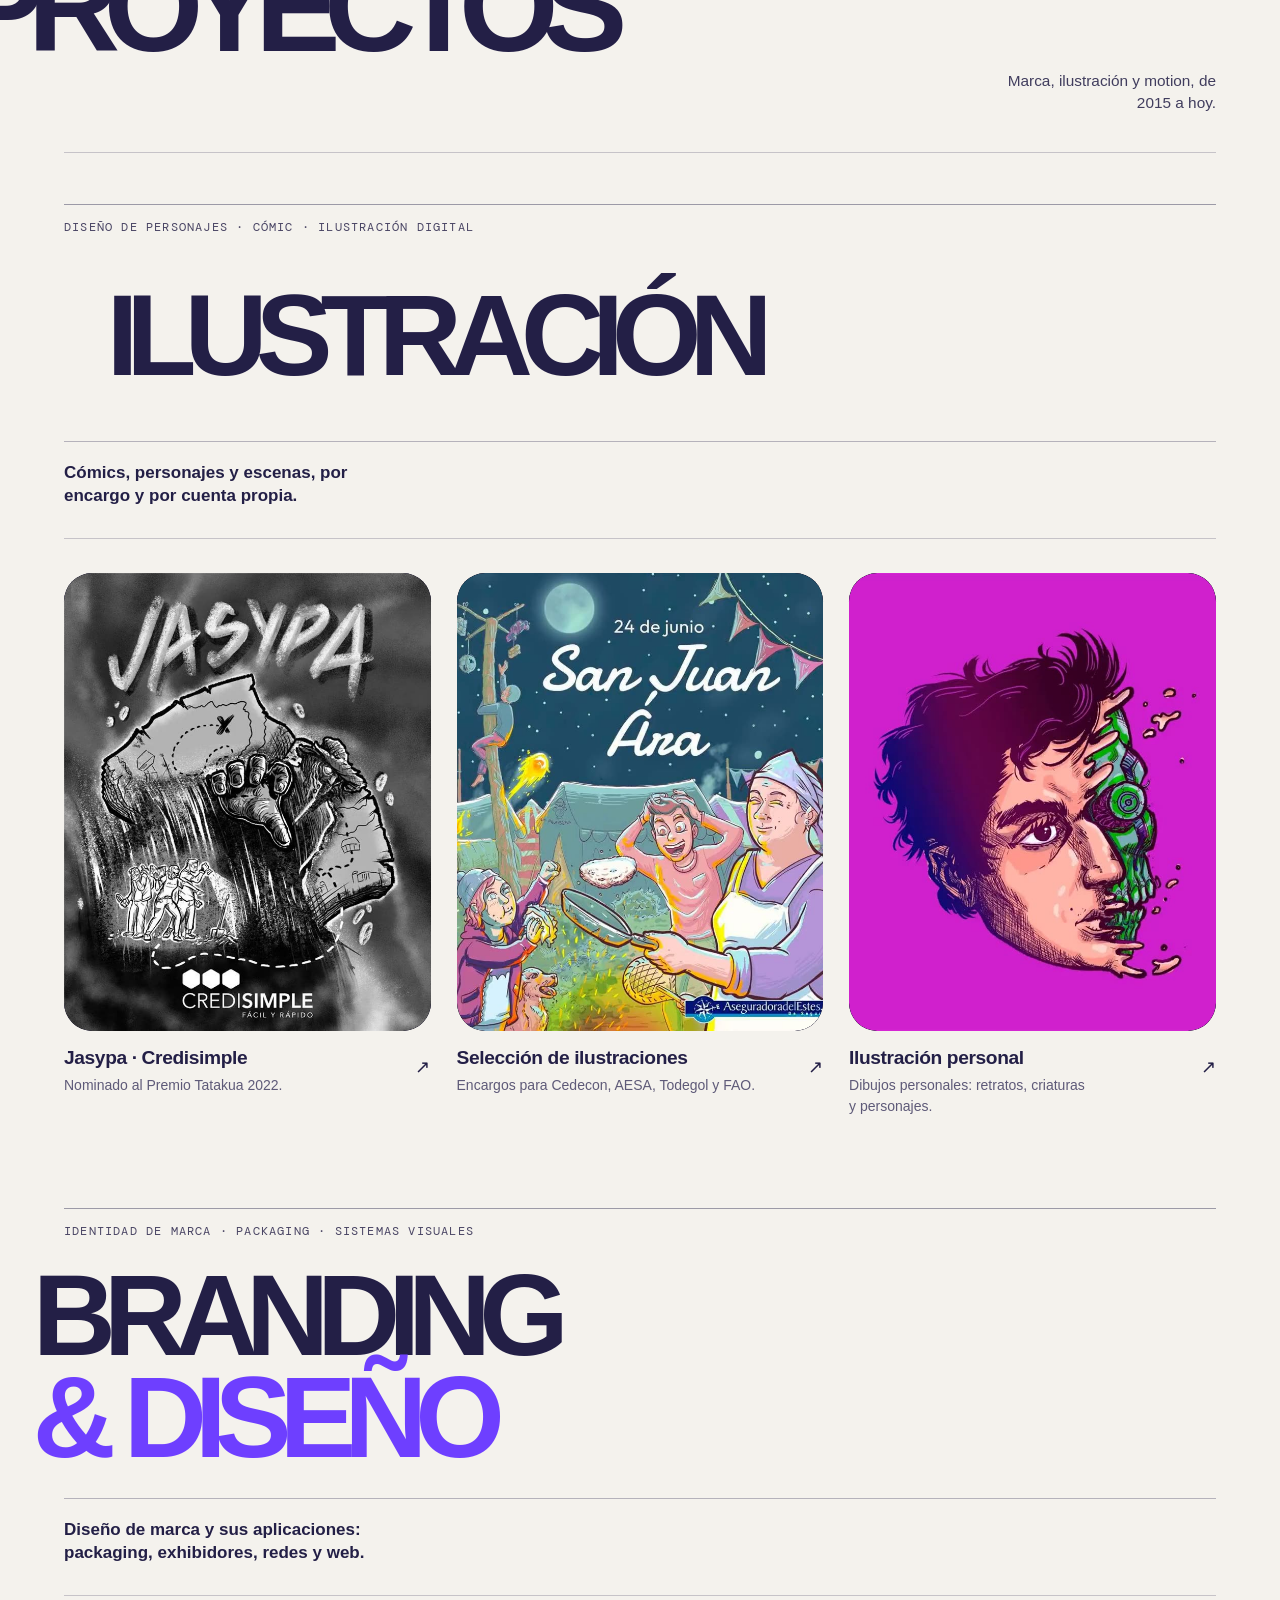
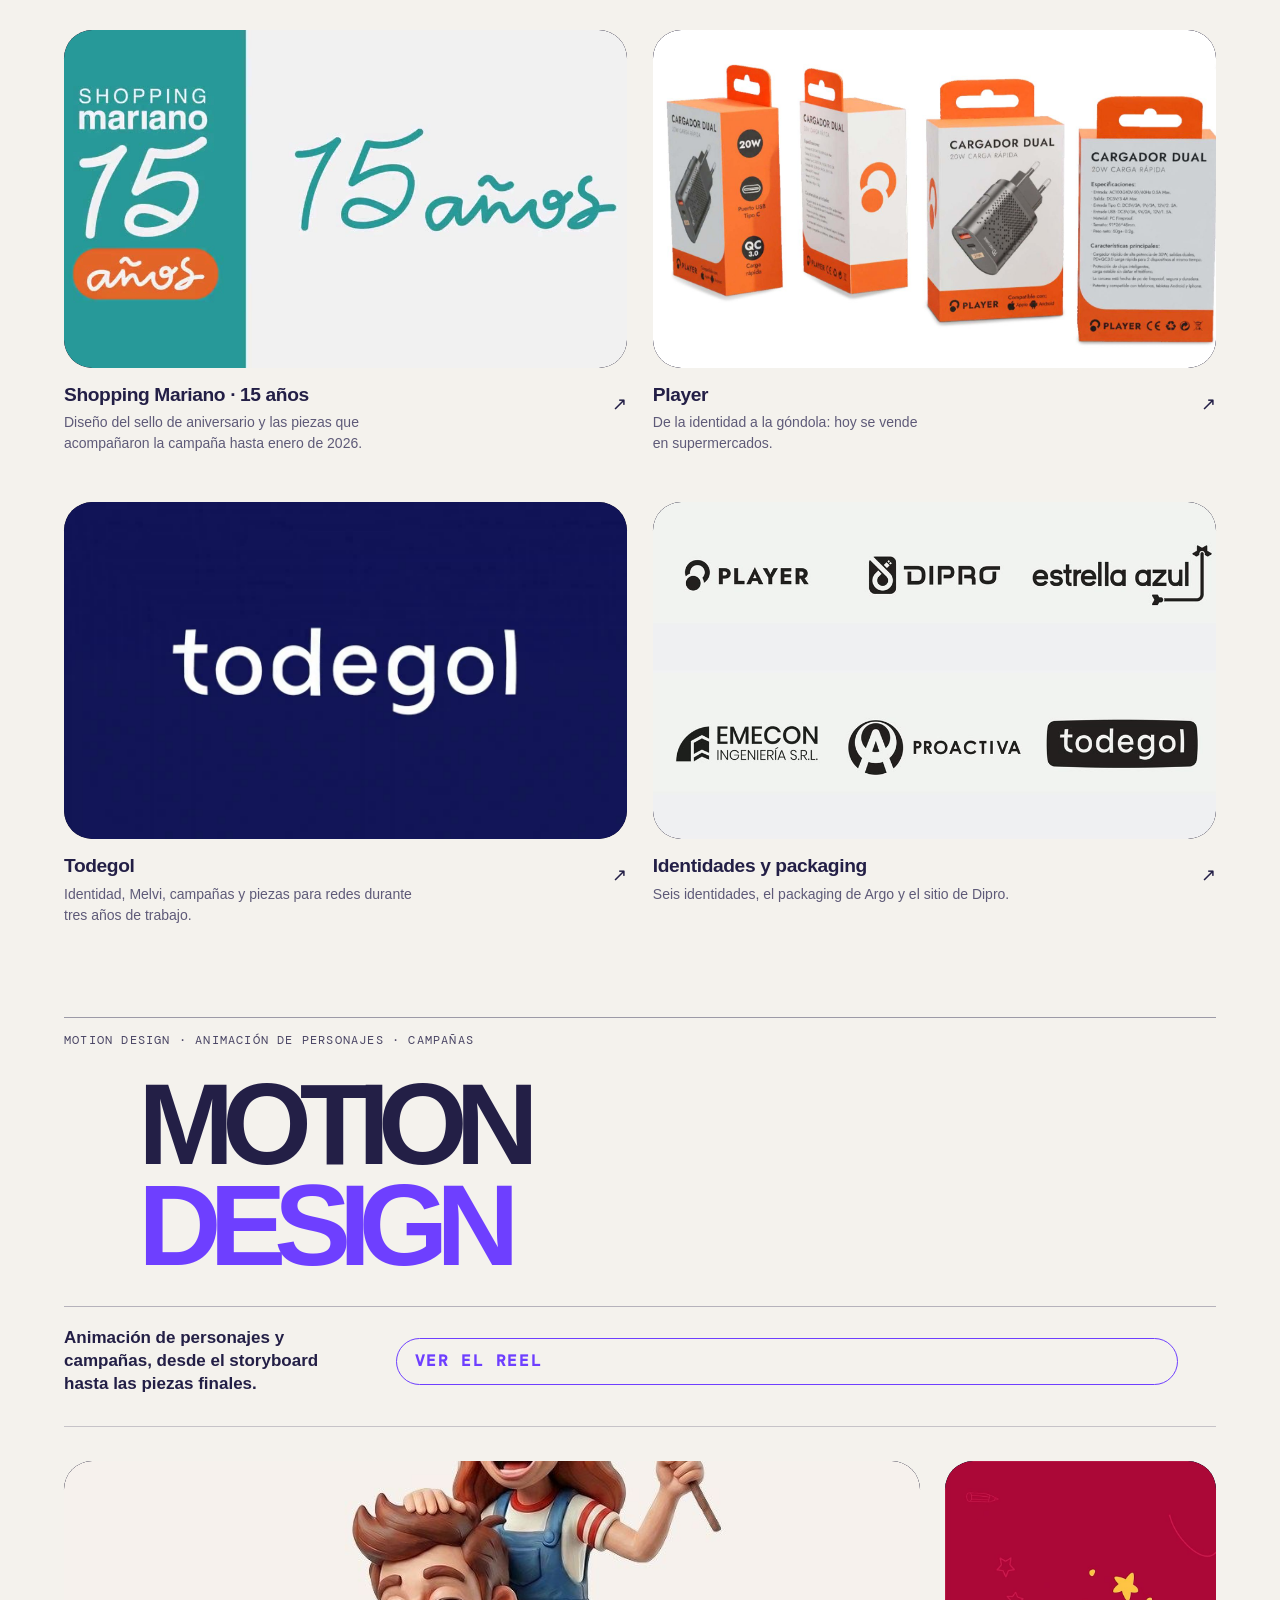
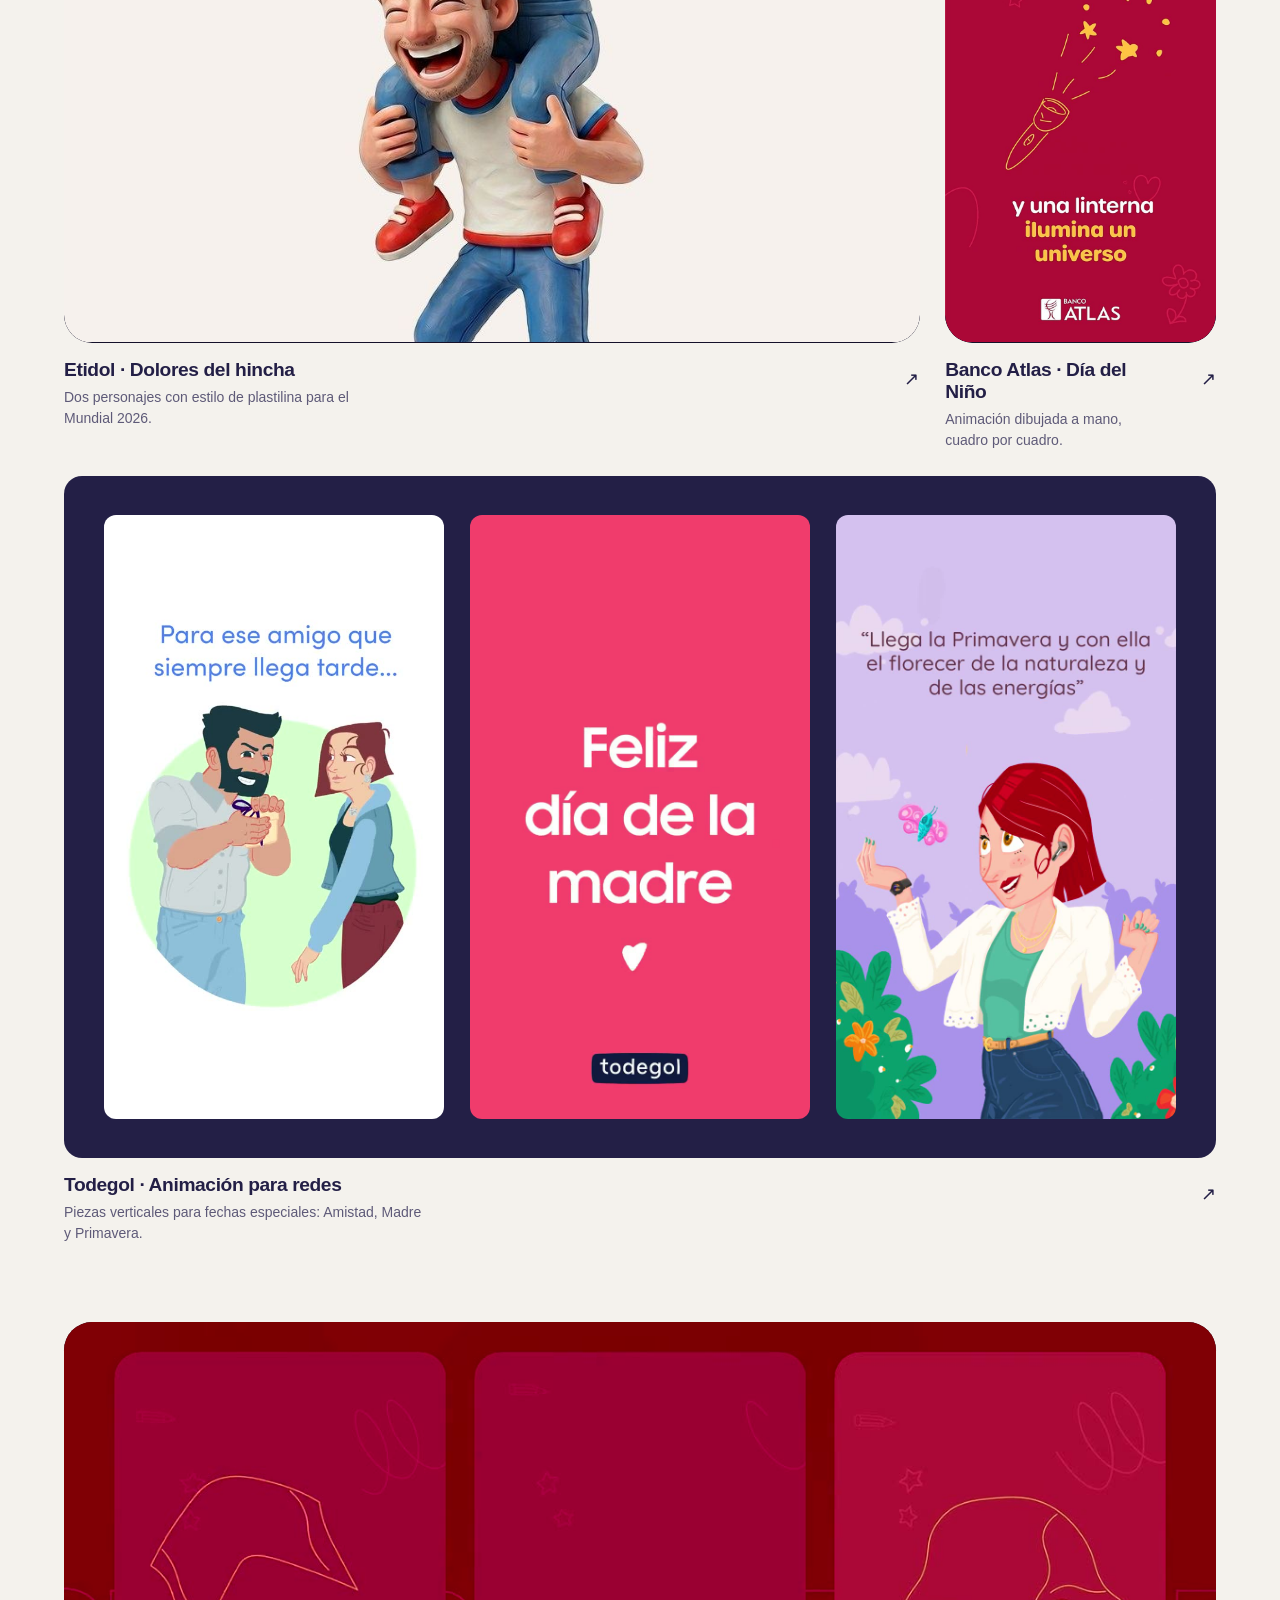
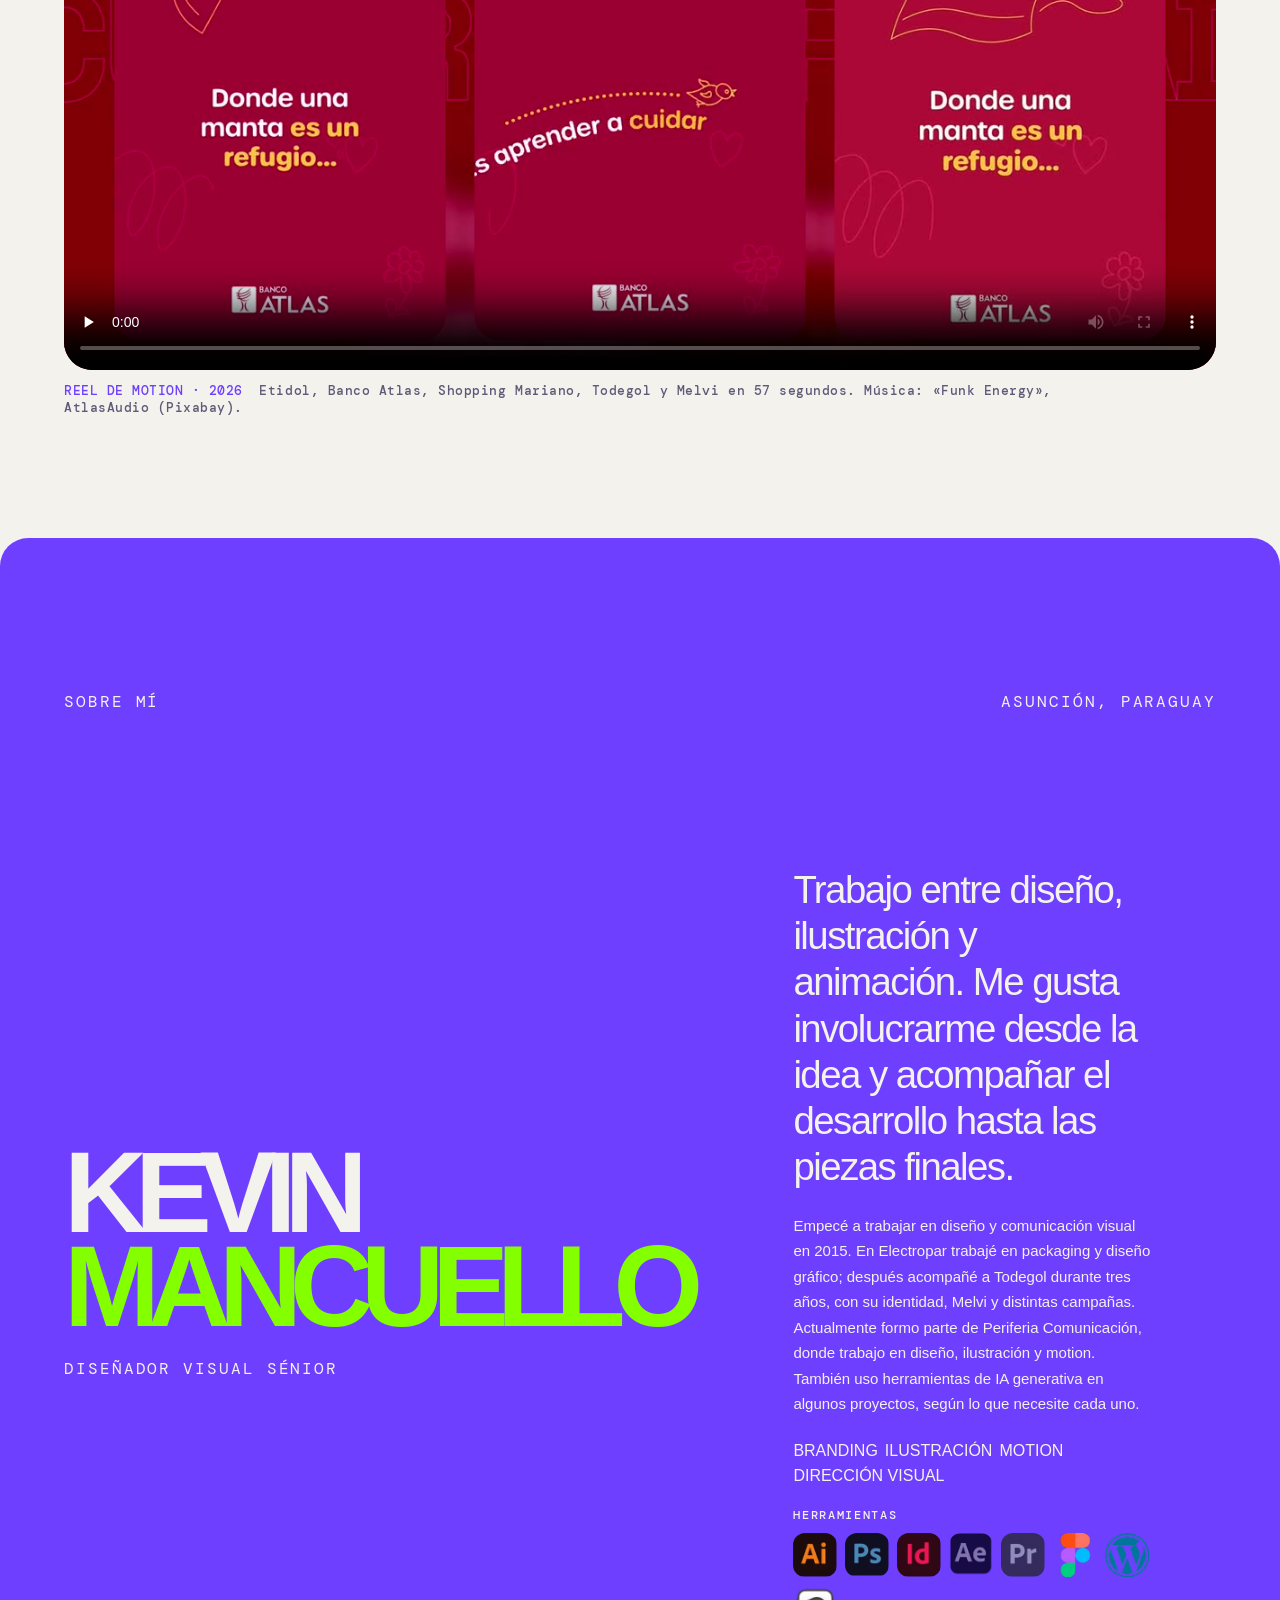
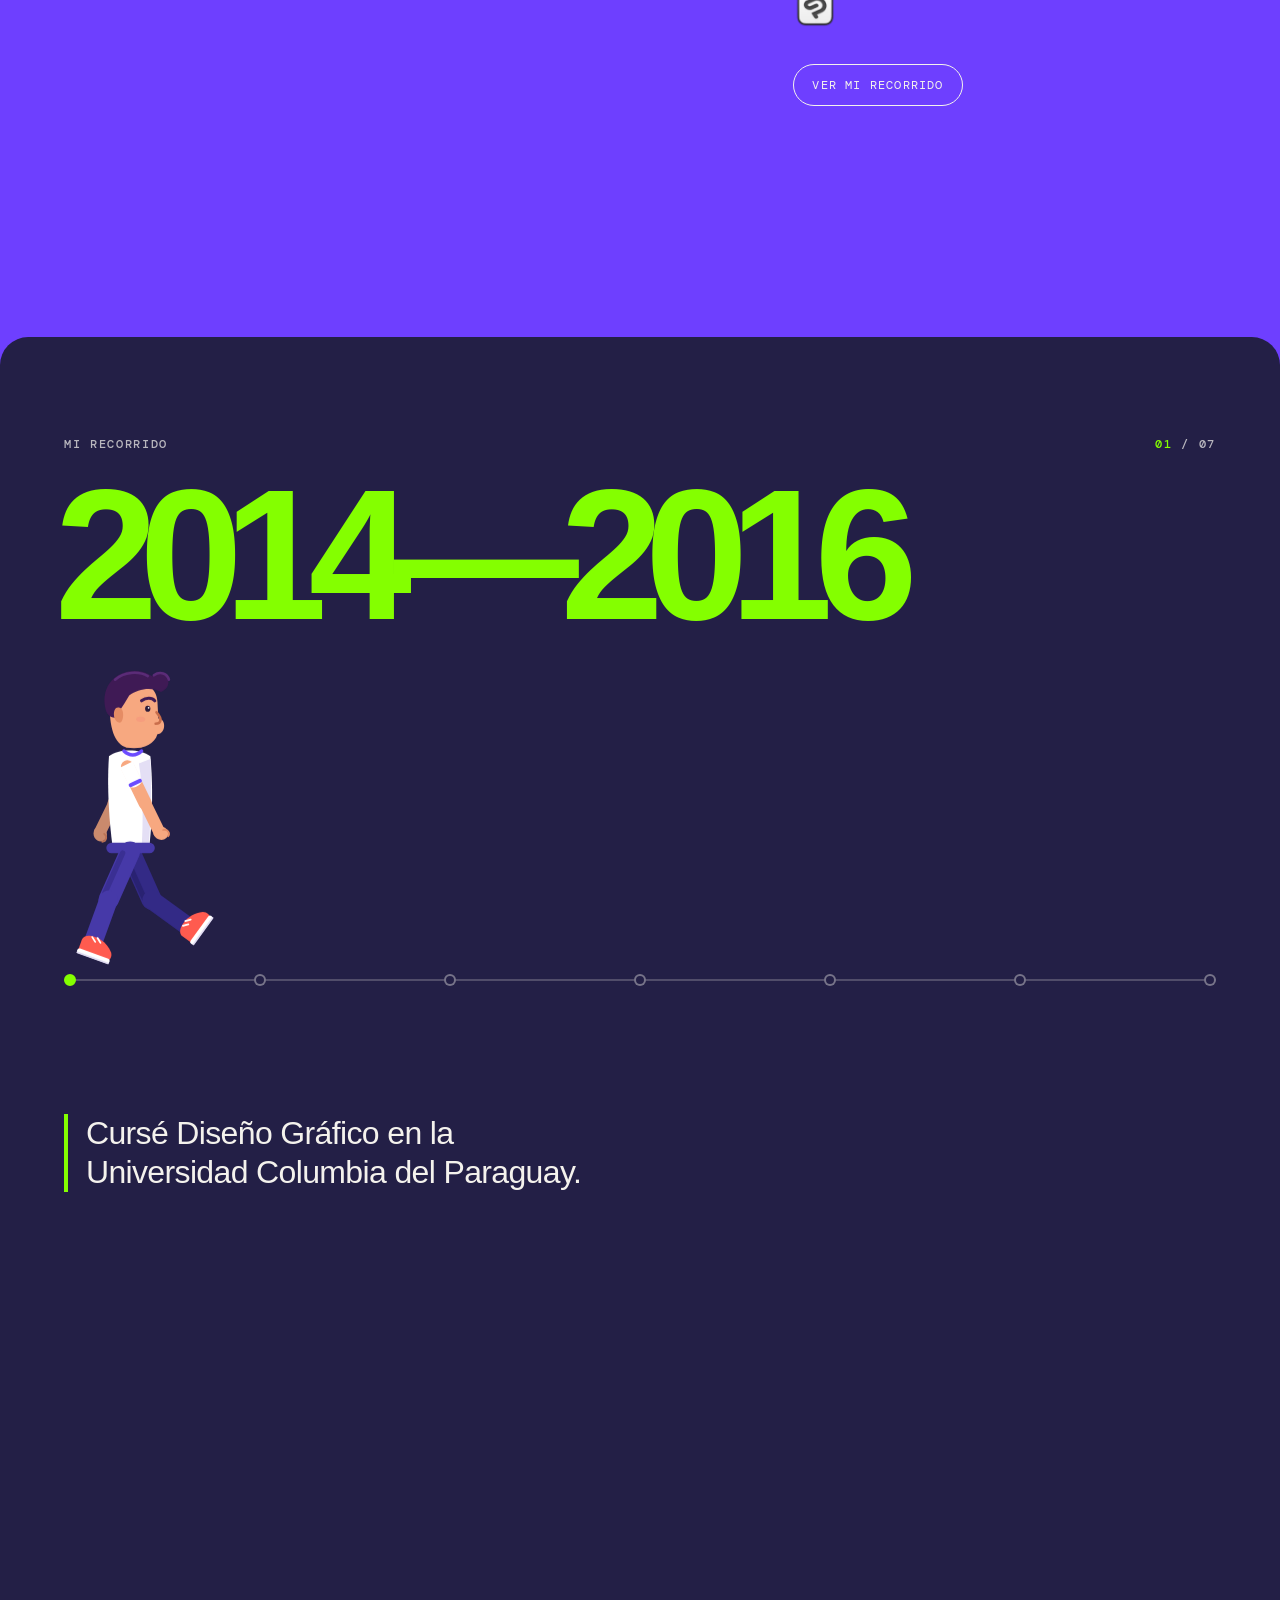
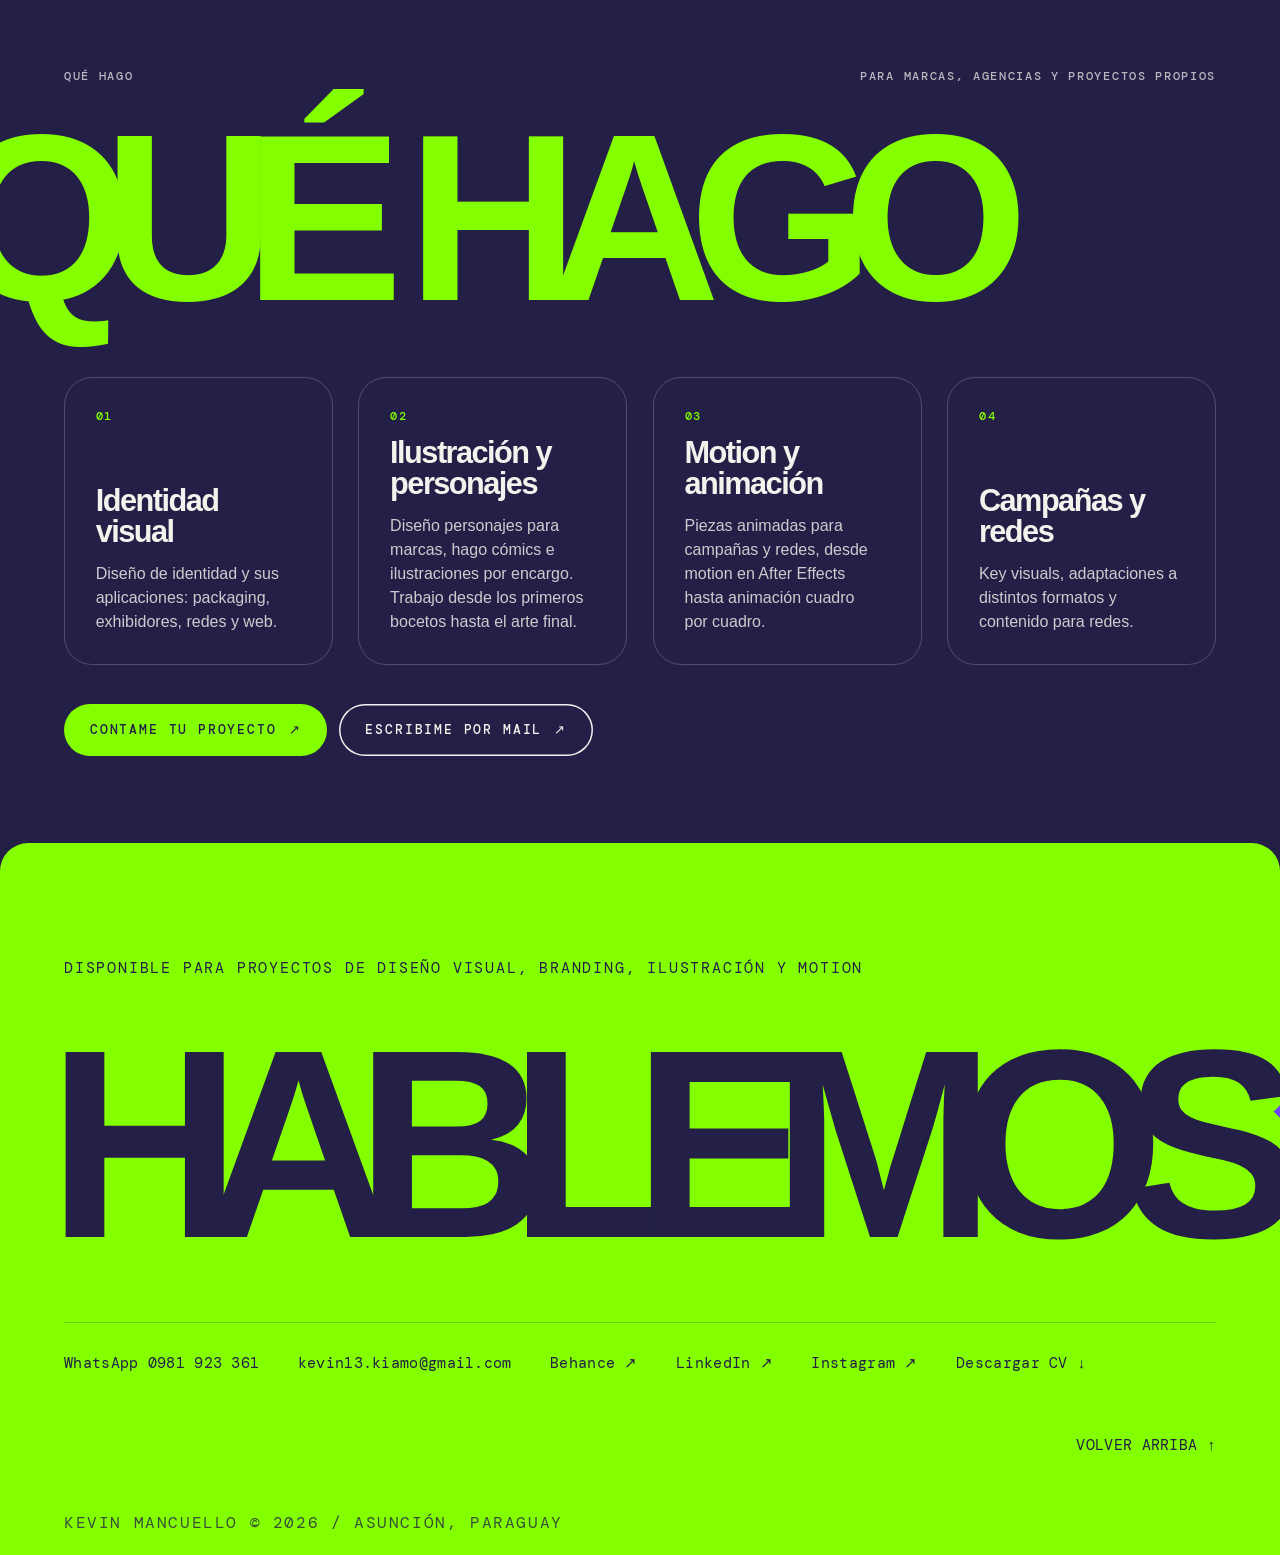
==== commit 51bd1614: "Add interactive pill navigation and area links" ====
--- a/preview/index.html
+++ b/preview/index.html
@@ -54,10 +54,10 @@
   <title>Kevin Mancuello | Diseñador visual e ilustrador en Paraguay</title>
   <link rel="preconnect" href="https://fonts.googleapis.com">
   <link rel="preconnect" href="https://fonts.gstatic.com" crossorigin>
-  <link href="https://fonts.googleapis.com/css2?family=DM+Mono:wght@400;500&family=Space+Grotesk:wght@400;500;600;700&display=swap" rel="stylesheet">
-  <link rel="stylesheet" href="styles.css?v=20261113-132">
-  <script src="script.js?v=20261113-132" defer></script>
-  <script src="personaje.js?v=20261113-132" defer></script>
+  <link href="https://fonts.googleapis.com/css2?family=Anybody:wdth,wght@50..150,100..900&family=DM+Mono:wght@400;500&family=Instrument+Sans:ital,wght@0,400..700;1,400..700&display=swap" rel="stylesheet">
+  <link rel="stylesheet" href="styles.css?v=20261113-133">
+  <script src="script.js?v=20261113-133" defer></script>
+  <script src="personaje.js?v=20261113-133" defer></script>
 </head>
 <body>
   <canvas class="fluid-cursor" id="fluid-cursor" aria-hidden="true"></canvas>
@@ -74,7 +74,7 @@
       <a href="#contact">contacto</a>
     </nav>
     <button class="menu-toggle" type="button" aria-label="Abrir menú" aria-expanded="false" aria-controls="main-navigation">
-      <span></span><span></span>
+      <span class="menu-label">MENÚ</span><span class="menu-mark" aria-hidden="true">+</span>
     </button>
   </header>
 
@@ -250,7 +250,7 @@
         <div class="about-text">
           <p class="about-lead">Trabajo entre diseño, ilustración y animación. Me gusta involucrarme desde la idea y acompañar el desarrollo hasta las piezas finales.</p>
           <p>Empecé a trabajar en diseño y comunicación visual en 2015. En Electropar trabajé en packaging y diseño gráfico; después acompañé a Todegol durante tres años, con su identidad, Melvi y distintas campañas. Actualmente formo parte de Periferia Comunicación, donde trabajo en diseño, ilustración y motion. También uso herramientas de IA generativa en algunos proyectos, según lo que necesite cada uno.</p>
-          <div class="about-tags"><span>BRANDING</span><span>ILUSTRACIÓN</span><span>MOTION</span><span>DIRECCIÓN VISUAL</span></div>
+          <nav class="about-tags" aria-label="Áreas de trabajo"><a href="#branding">BRANDING</a><a href="#ilustracion">ILUSTRACIÓN</a><a href="#motion">MOTION</a><a href="#servicios">DIRECCIÓN VISUAL</a></nav>
           <div class="about-tools" role="list" aria-label="Herramientas">
             <p class="about-tools-label">HERRAMIENTAS</p>
             <img role="listitem" src="assets/tools/illustrator.webp" alt="Illustrator" title="Illustrator" width="48" height="48" loading="lazy">
